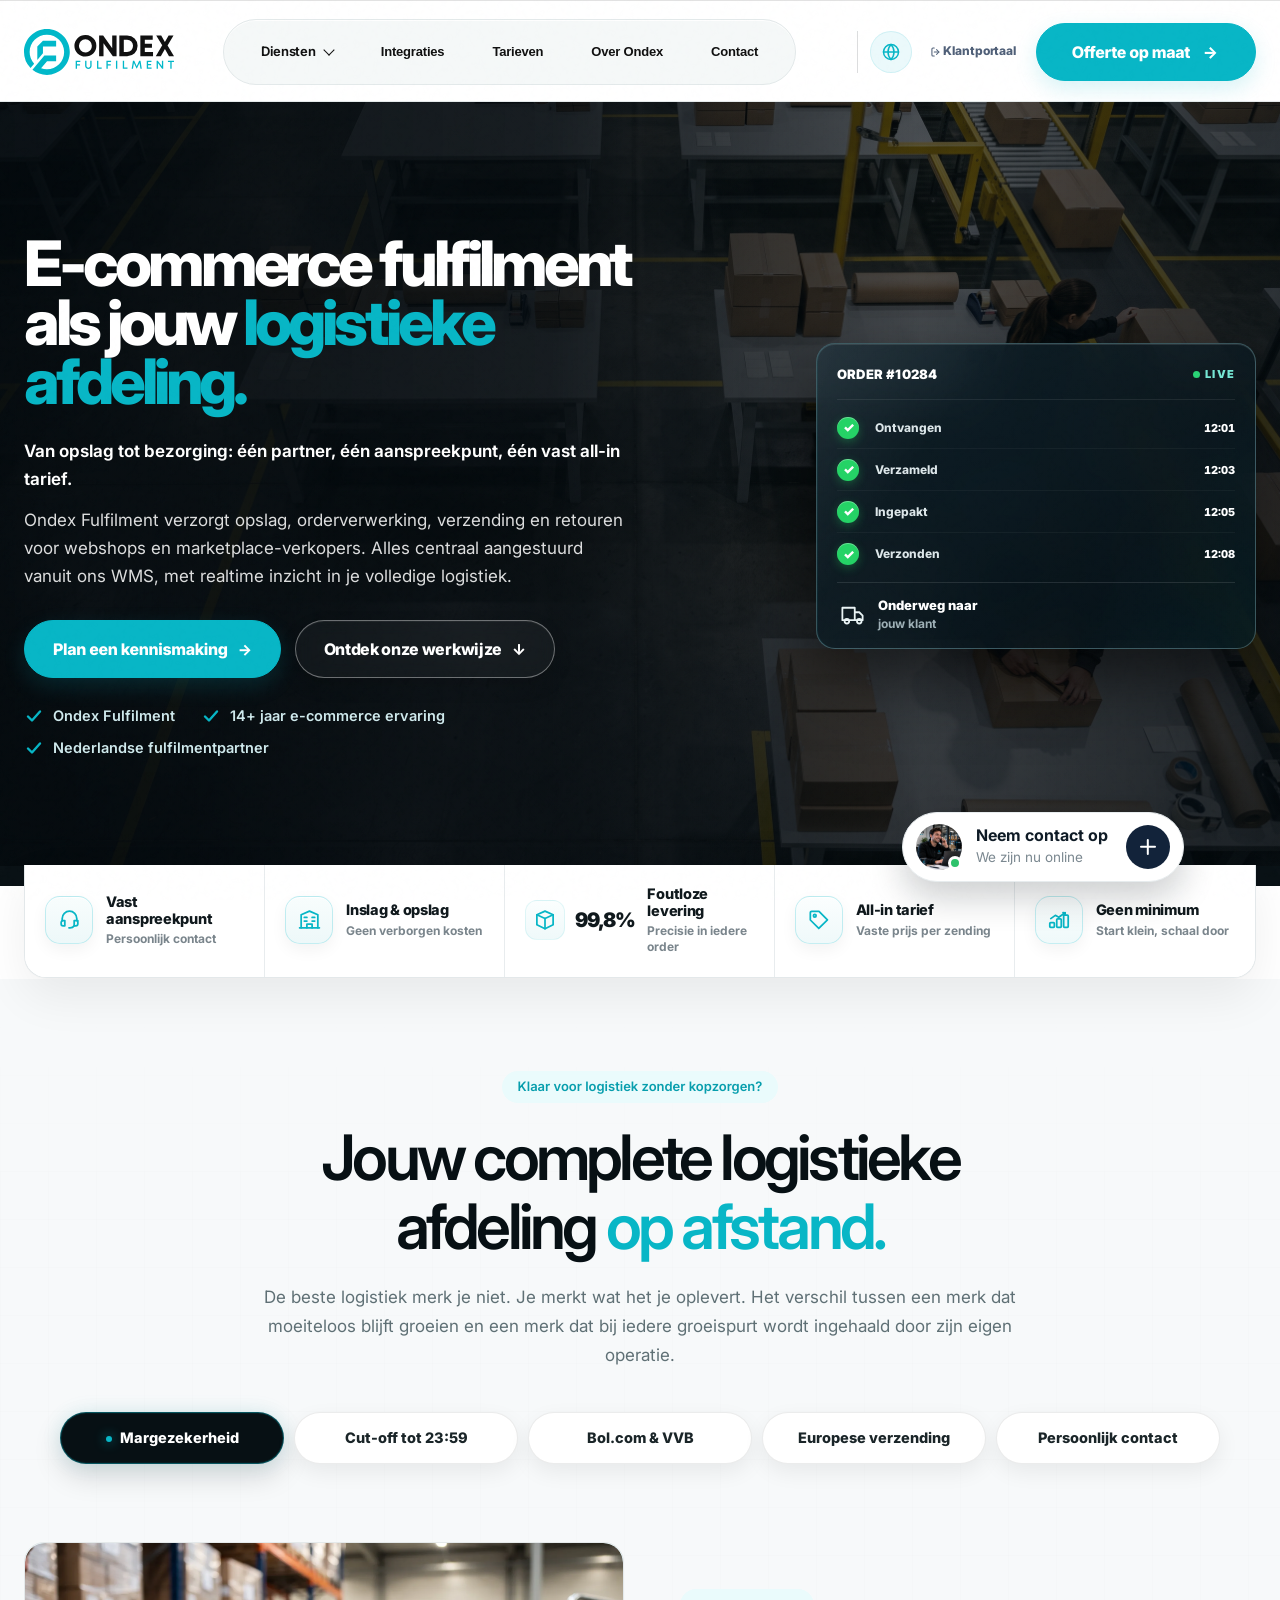
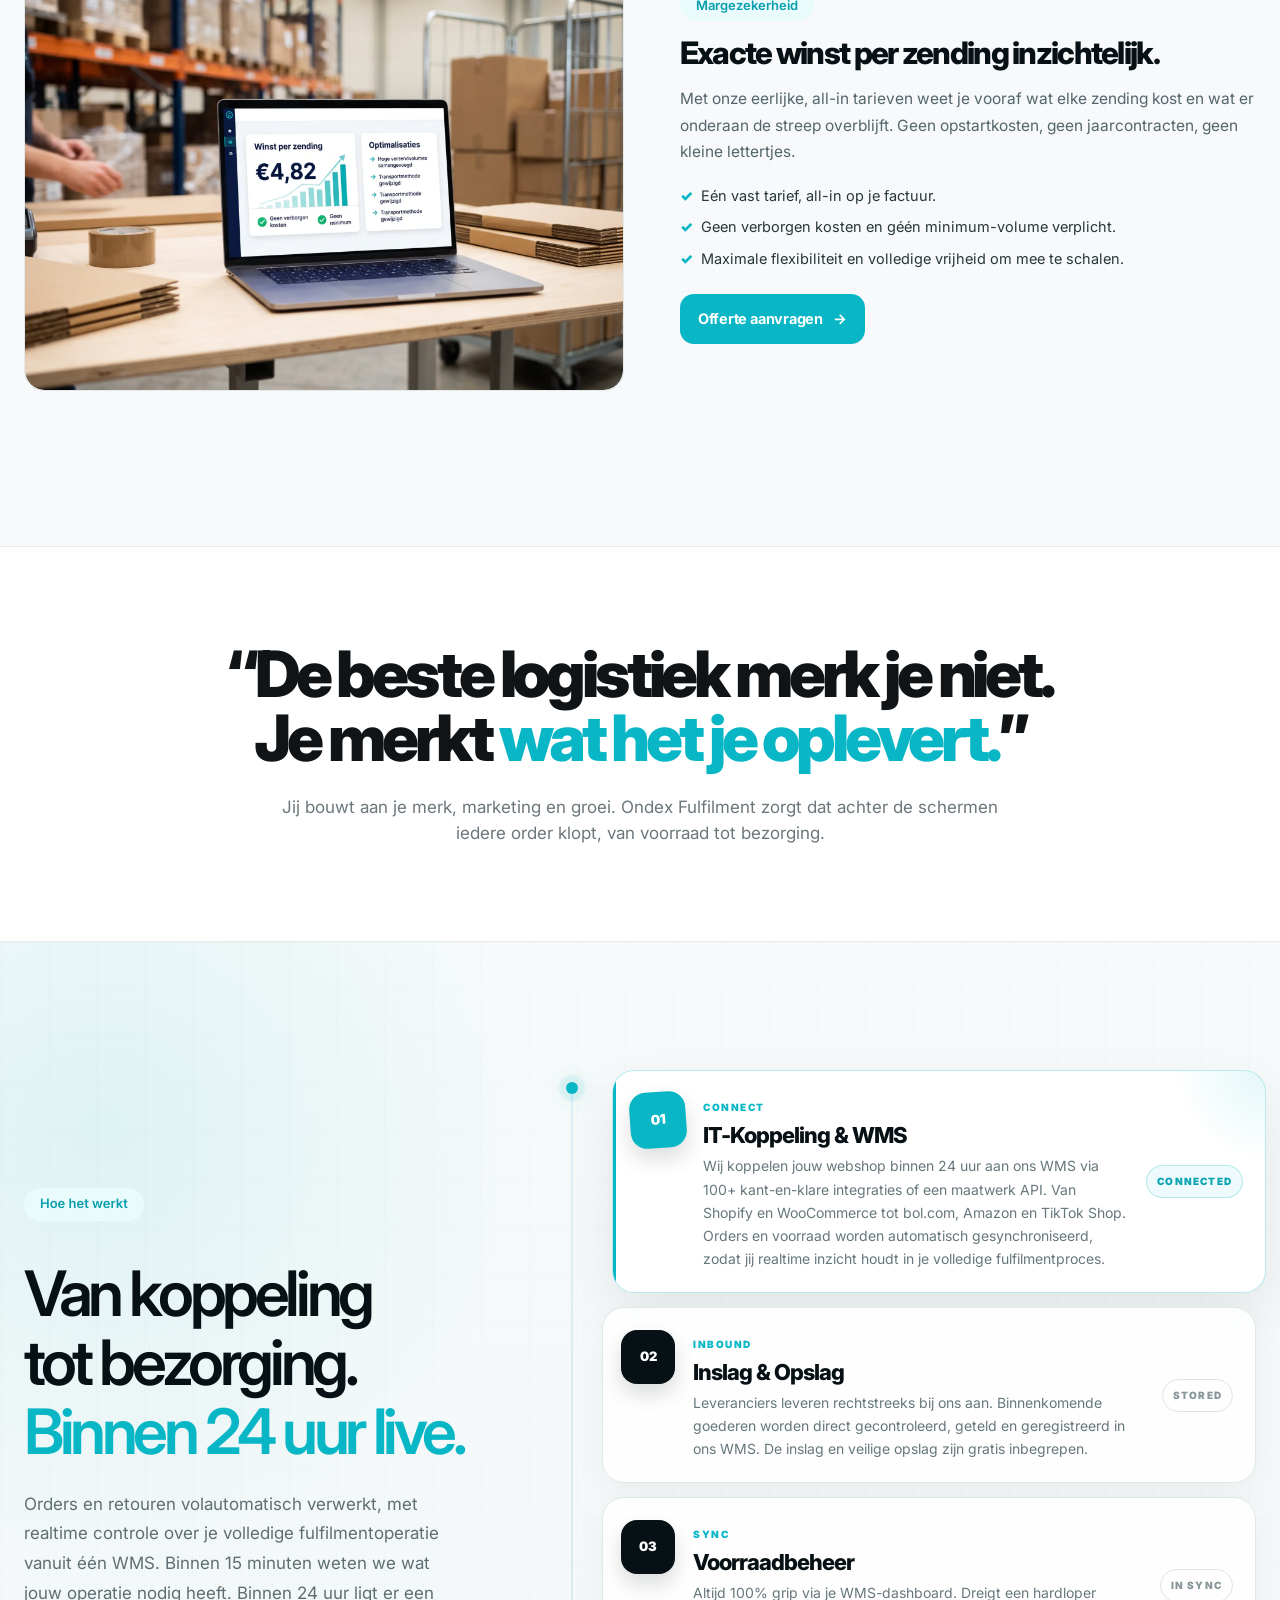
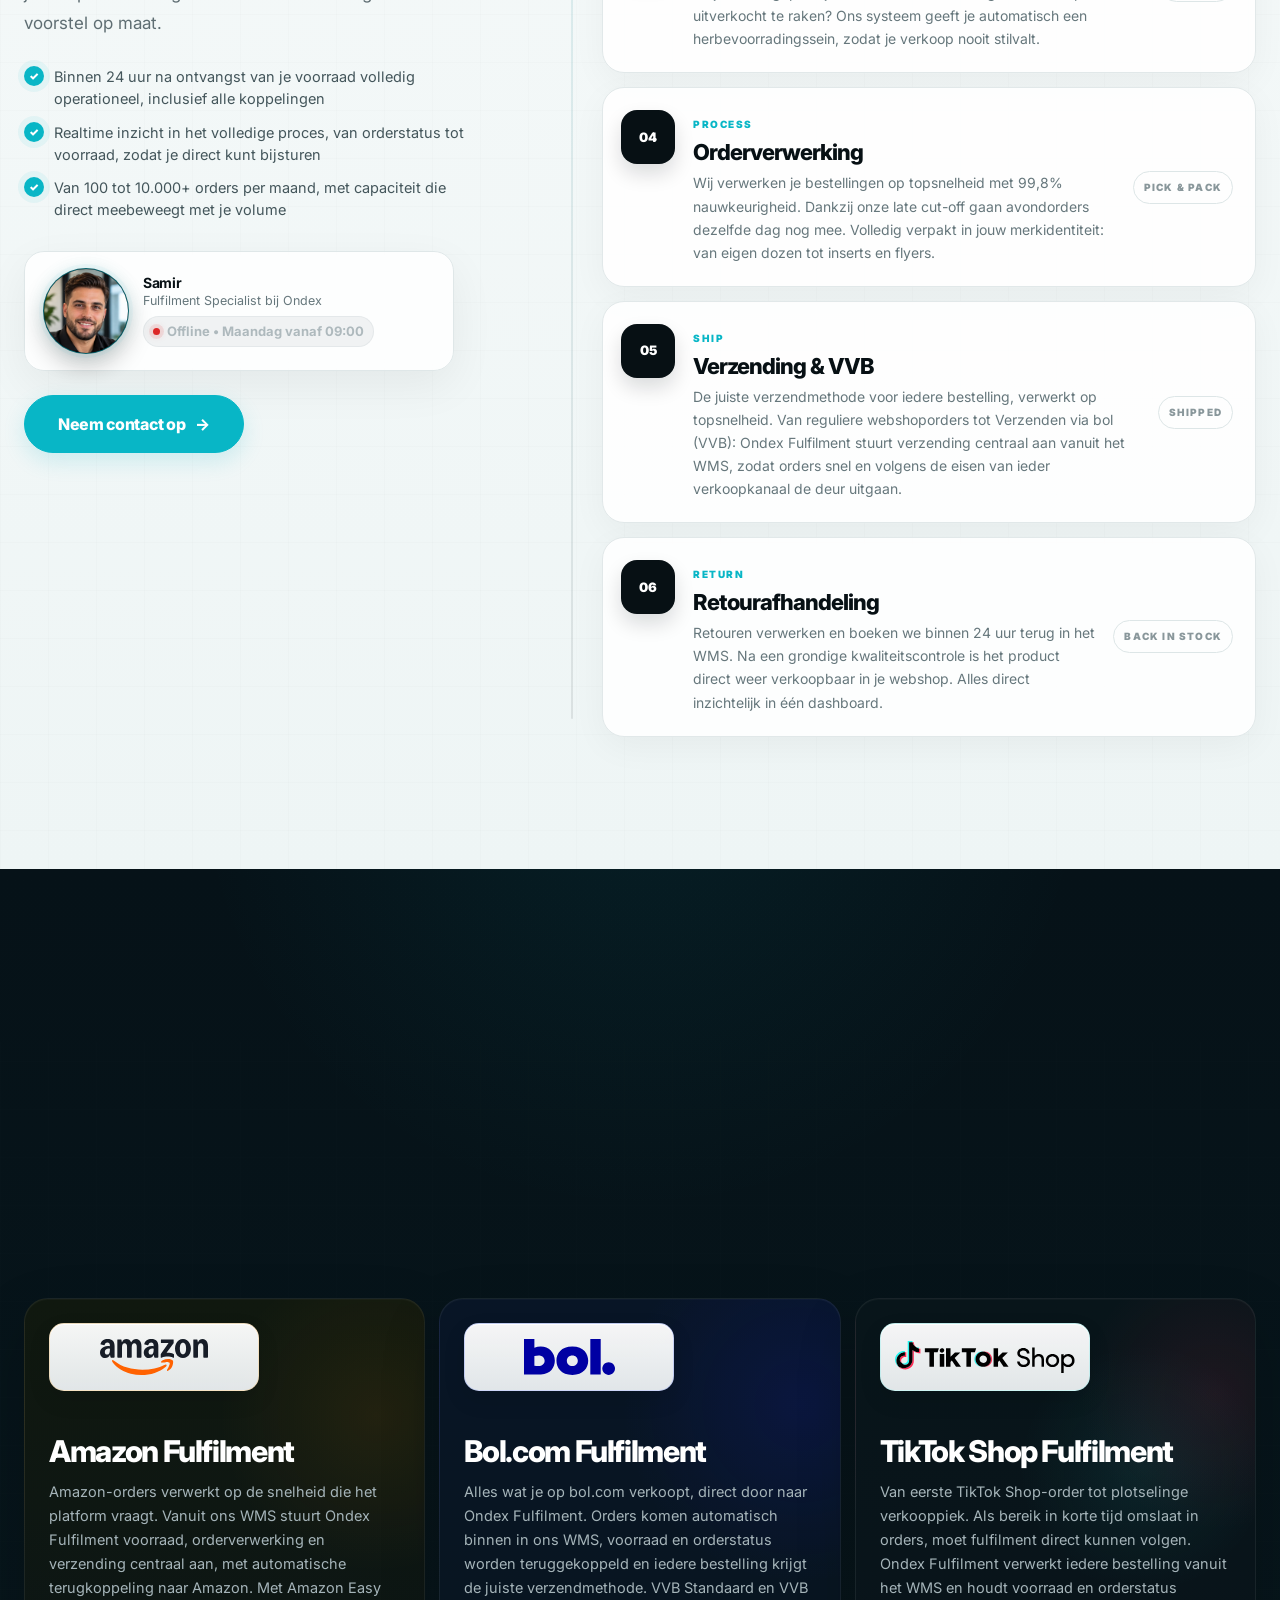
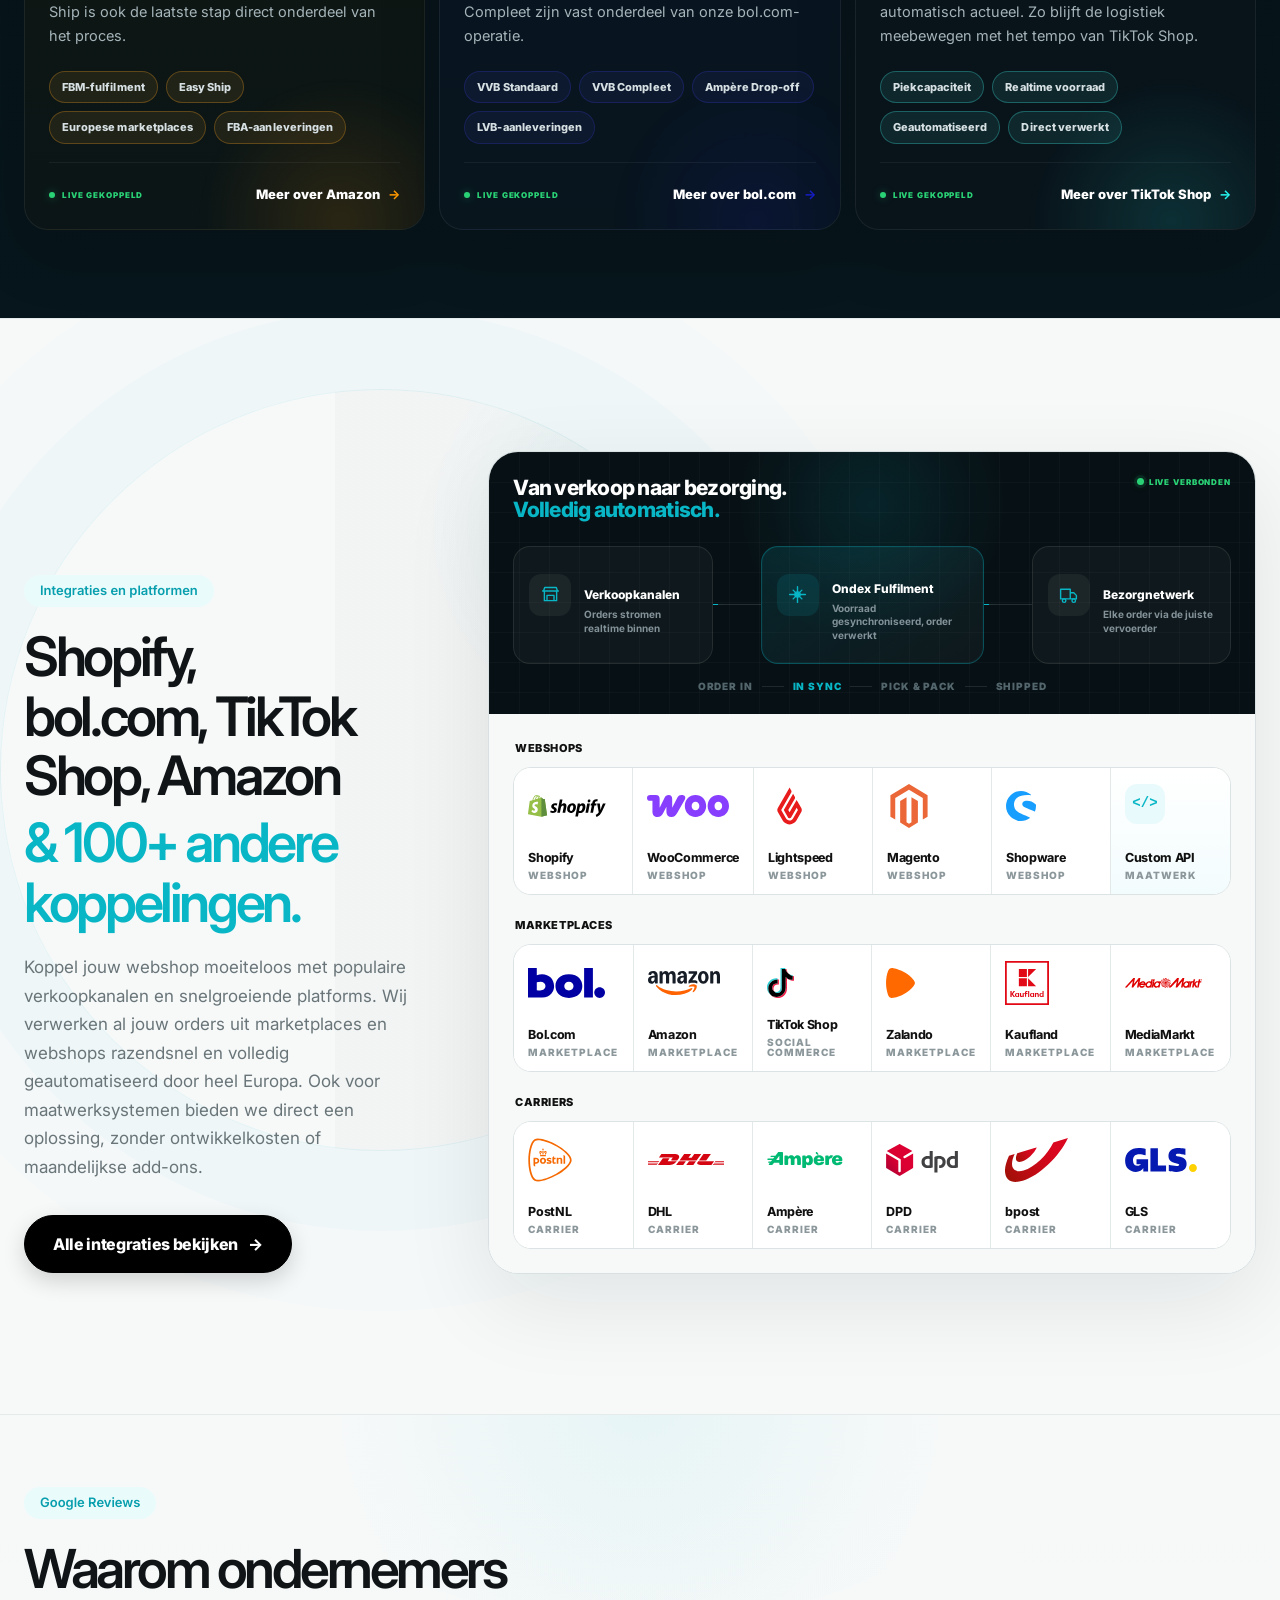
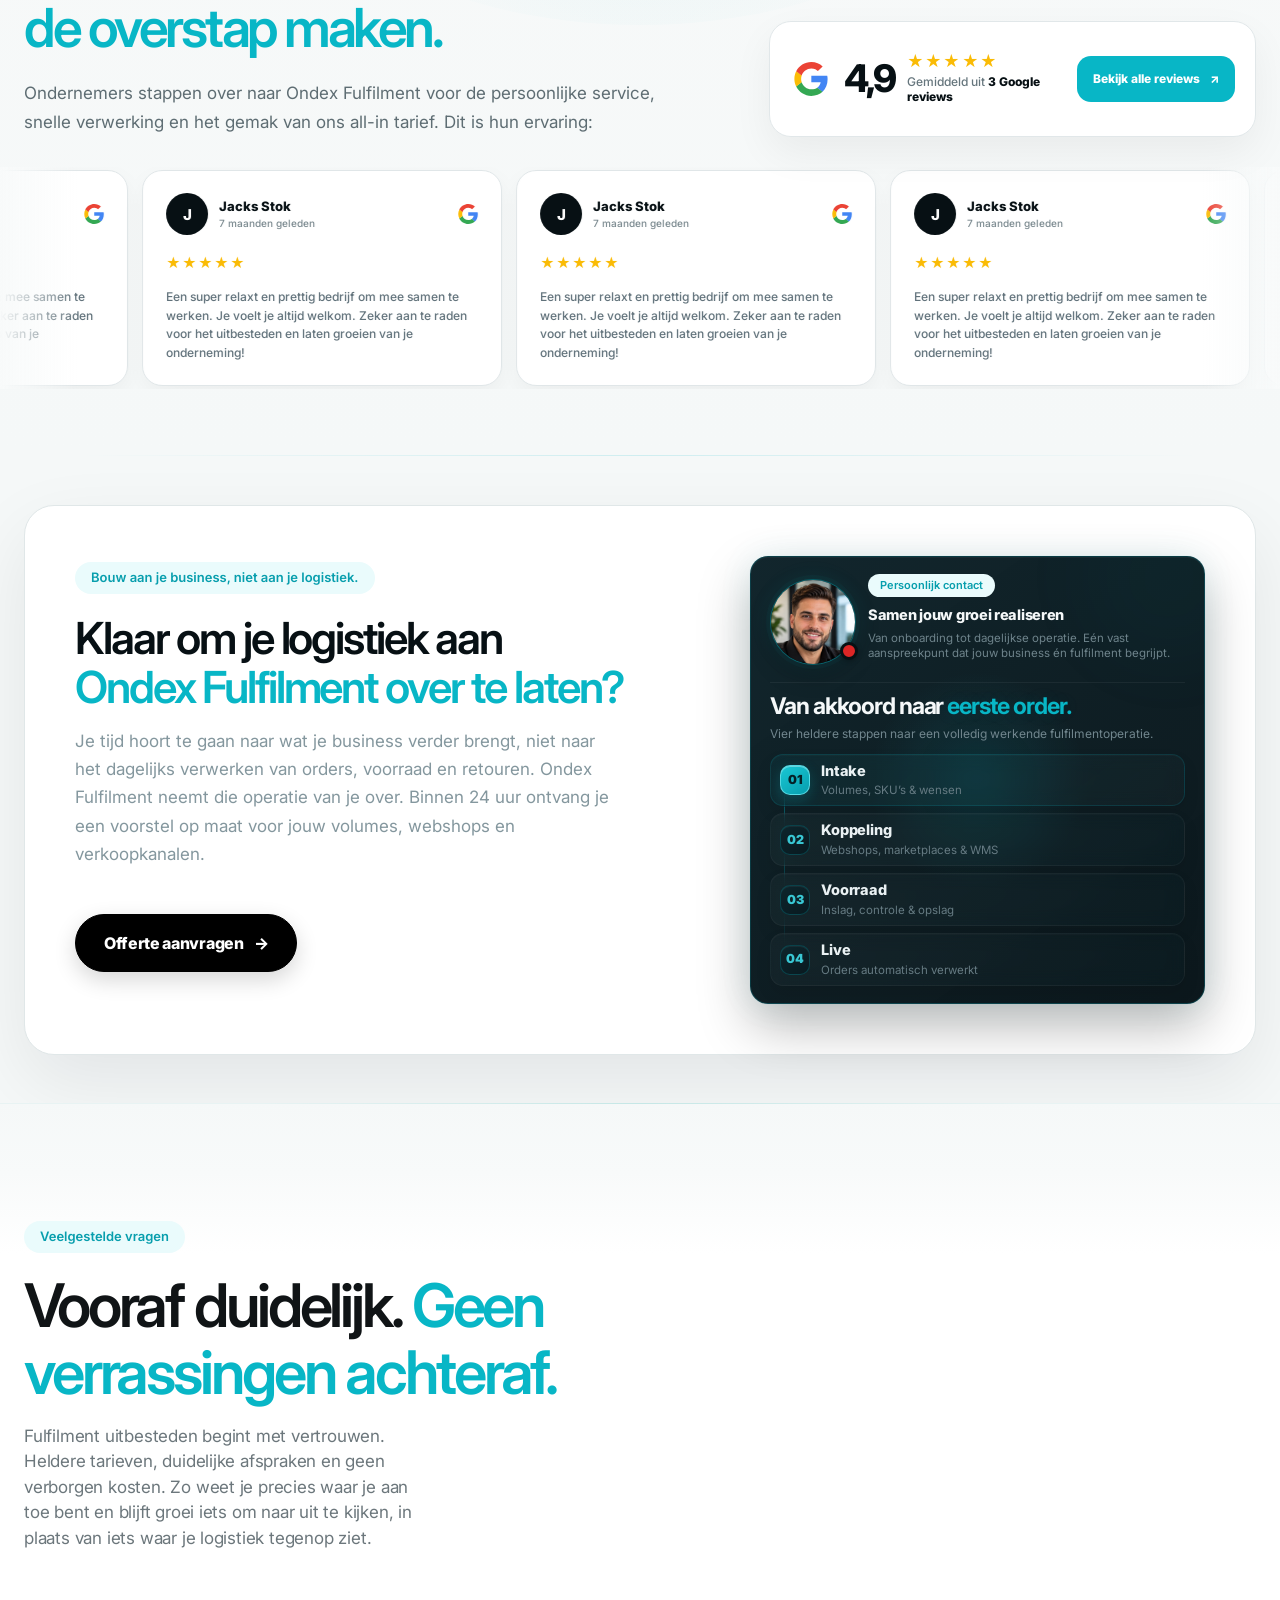
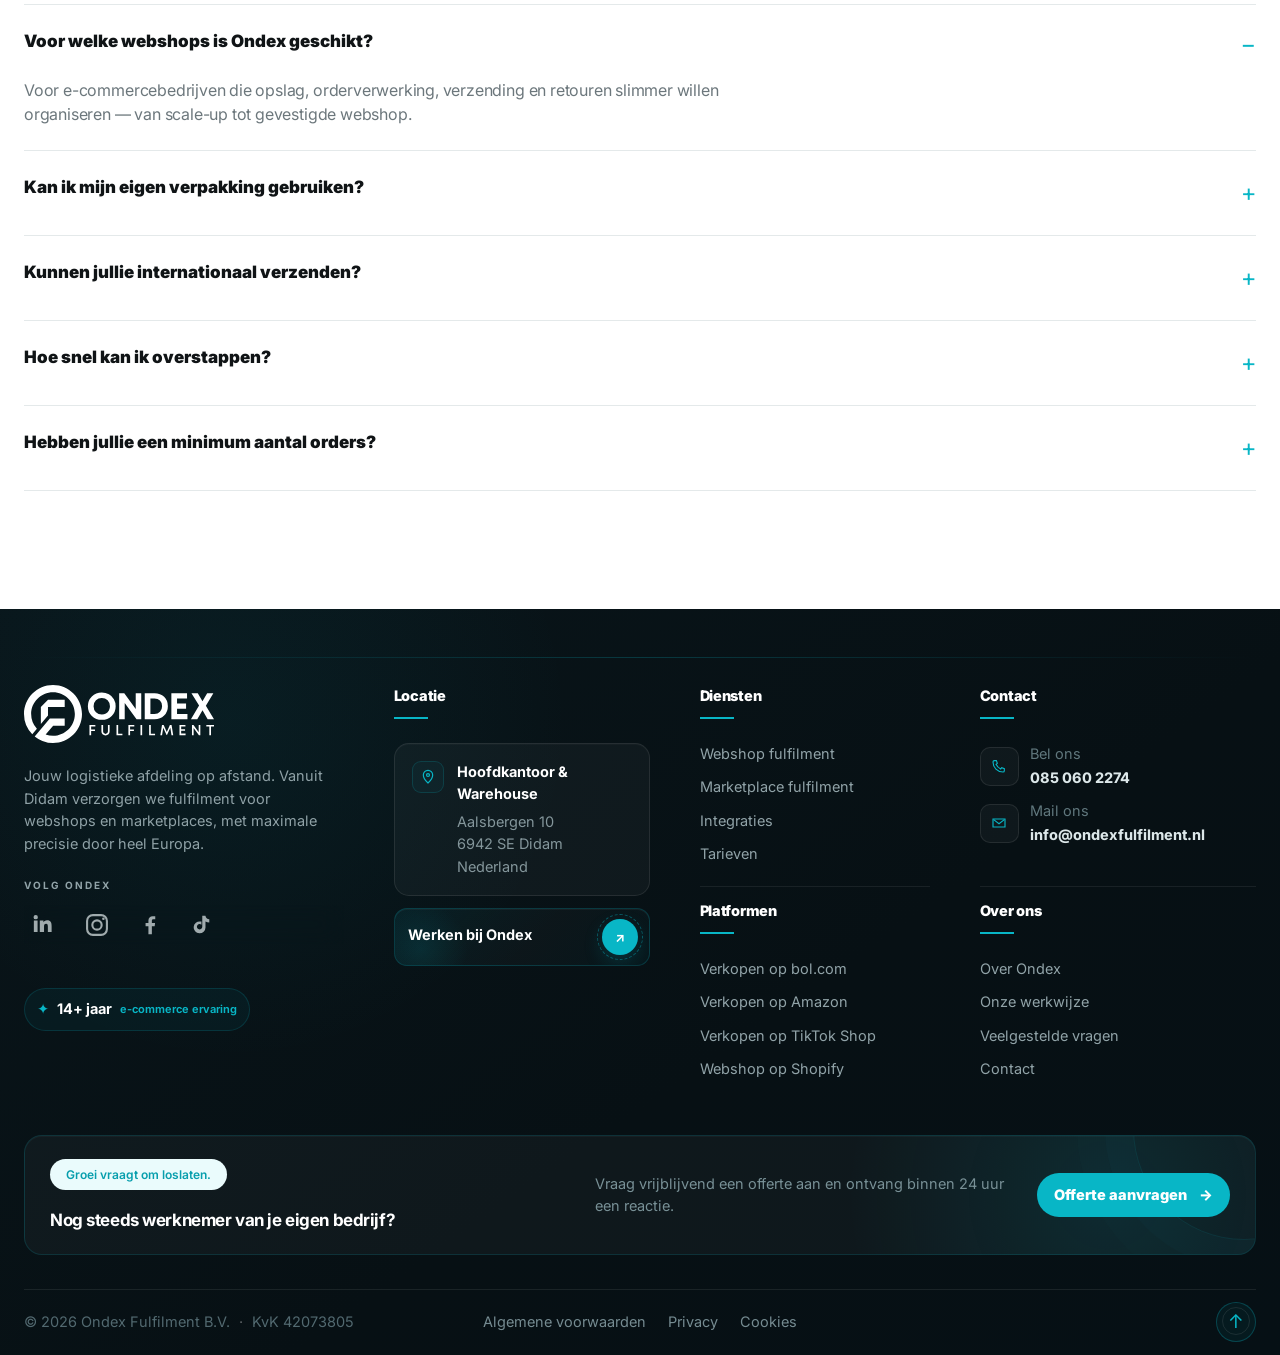
==== index.html @ dd36b10f "Schone URLs zonder .html (Vercel cleanUrls) - vercel.json met cleanUrls + trailingSlash:false - alle" ====
<!doctype html>
<html lang="nl-NL">
<head>
<meta charset="UTF-8">
<meta name="viewport" content="width=device-width,initial-scale=1">
<link rel="icon" type="image/svg+xml" sizes="any" href="assets/svg/asset-0dfa7847a272.svg">
<link rel="shortcut icon" href="assets/svg/asset-0dfa7847a272.svg">






<style>




:root{
  --font-sans:"Inter",Arial,sans-serif;
  --font-mono:"Space Mono",monospace;
}
html,body,button,input,select,textarea{font-family:var(--font-sans);}


*{box-sizing:border-box;}
html{scroll-behavior:smooth;}
body{margin:0;font-family:Inter,ui-sans-serif,system-ui,-apple-system,BlinkMacSystemFont,"Segoe UI",sans-serif;line-height:1.5;}
body:before{content:"";position:fixed;inset:0;pointer-events:none;z-index:9999;background-image:url("data:image/svg+xml,%3Csvg viewBox='0 0 180 180' xmlns='http://www.w3.org/2000/svg'%3E%3Cfilter id='n'%3E%3CfeTurbulence type='fractalNoise' baseFrequency='.8' numOctaves='3' stitchTiles='stitch'/%3E%3C/filter%3E%3Crect width='100%25' height='100%25' filter='url(%23n)' opacity='.35'/%3E%3C/svg%3E");}
a{text-decoration:none;color:inherit;}
button,input,textarea{font:inherit;}
button{border:0;cursor:pointer;}
.container{width:min(1240px,calc(100% - 48px));margin:auto;}
.topline{height:30px;background:#030611;color:#8996ab;font-size:11px;}

.topline strong{color:#dce5f3;}
@keyframes pulse{50%{box-shadow:0 0 0 7px rgba(200,255,53,.08)}}
.nav{z-index:100;}
.nav-inner{display:flex;align-items:center;}
.logo{display:flex;align-items:center;flex-shrink:0;}

.links{margin-left:auto;}
.links a{position:relative;}
.links a:after{content:"";position:absolute;left:0;right:100%;bottom:-8px;transition:.25s;}
.links a:hover:after{right:0;}

.btn{display:inline-flex;align-items:center;justify-content:center;gap:10px;padding:14px 20px;border-radius:999px;font-size:13px;font-weight:900;transition:transform .25s,box-shadow .25s,background .25s;}
.btn:hover{transform:translateY(-3px);}
.btn-blue{box-shadow:0 15px 35px rgba(23,104,255,.28);}
.menu{margin-left:auto;background:transparent;font-size:25px;}
h1{font-size:clamp(54px,6.4vw,88px);line-height:.91;letter-spacing:-.075em;margin:0 0 28px;max-width:820px;}

.section{padding:120px 0;}

.section h2{font-size:clamp(38px,4.7vw,62px);line-height:.96;margin:0;max-width:760px;}
.quote-section{padding:95px 0;text-align:center;}
.quote-section blockquote{max-width:930px;margin:0 auto;font-size:clamp(35px,5vw,64px);line-height:1;letter-spacing:-.065em;font-weight:850;}

.quote-section p{max-width:720px;margin:25px auto 0;color:var(--muted);font-size:16px;}
.faq-grid{display:grid;grid-template-columns:.65fr 1.35fr;gap:80px;}
.faq-list details{border-top:1px solid var(--line);padding:24px 0;}
.faq-list details:last-child{border-bottom:1px solid var(--line);}
summary{list-style:none;cursor:pointer;font-size:17px;font-weight:900;display:flex;justify-content:space-between;gap:20px;}
summary::-webkit-details-marker{display:none;}
summary:after{content:"+";font-size:24px;font-weight:400;}
.faq-list details[open] summary:after{content:"−";}
.faq-list p{color:var(--muted);max-width:720px;margin:13px 0 0;}
.support{position:fixed;z-index:150;}
.support-main{font-size:21px;}

.support-panel{position:absolute;right:0;width:300px;background:#fff;padding:20px;opacity:0;pointer-events:none;transform:translateY(15px) scale(.96);transition:.25s;}
.support.open .support-panel{opacity:1;pointer-events:auto;transform:none;}
.support-panel p{font-size:12px;color:#657188;margin:17px 0;}

@media(max-width:1000px){.links{display:none;}
.menu{display:block;}
.actions{margin-left:auto;}
.faq-grid{grid-template-columns:1fr;gap:45px;}}
@media(max-width:650px){.container{width:min(100% - 28px,1240px);}
.topline{display:none;}
.nav-inner{height:68px;}
h1{font-size:51px;}
.section{padding:80px 0;}
.support{right:14px;bottom:14px;}
.support-panel{width:285px;}

}
@media(prefers-reduced-motion:reduce){*,*:before,*:after{scroll-behavior:auto!important;animation:none!important;transition:none!important;}}
:root{--cyan2:#4bdde7;}

#integraties{position:relative;overflow:hidden;background:linear-gradient(180deg,#f7f9fa,#fff);}
#integraties:before{content:"";position:absolute;width:760px;height:760px;border-radius:50%;right:-420px;top:70px;border:1px solid rgba(11,181,197,.08);box-shadow:0 0 0 80px rgba(11,181,197,.022),0 0 0 160px rgba(11,181,197,.012);}
#integraties .container{position:relative;z-index:2;}

@media(max-width:650px){}
:root{--ondex2:#4ee4ed;--carbon:#080a0c;--paper:#f7f9fa;}
body{cursor:default;}


.cursor-glow{position:fixed;width:340px;height:340px;border-radius:50%;pointer-events:none;z-index:0;background:radial-gradient(circle,rgba(8,182,198,.07),transparent 68%);transform:translate(-50%,-50%);opacity:0;transition:opacity .25s;}
@media(max-width:650px){.logo img{width:145px;}}
@media(prefers-reduced-motion:reduce){.cursor-glow{display:none;}}
.nav{
  position:sticky!important;


  }
.nav .container,.nav-inner{
  display:flex!important;
  align-items:center!important;
  }
.logo{margin-right:auto!important;}
.logo img{

  display:block!important;}
.links{


  letter-spacing:-.02em;
  }
.links a{display:flex!important;
  align-items:center!important;


  border-radius:999px!important;
  transition:background .22s,color .22s,transform .22s!important;}

.links a:hover{background:#f3f5f7!important;
  color:#111!important;
  transform:none!important;}
.links a:first-child:hover{background:#e3eaff!important;
  color:#069EAD!important;}
.links a:after{display:none!important;}

.actions .btn-blue{


  font-family:Arial,Helvetica,sans-serif;
  }

@media(min-width:1001px){.links a:first-child{padding-left:27px!important;padding-right:27px!important;}}
@media(max-width:1100px){.nav{height:100px;}
.links{font-size:14px;}
.links a{padding:0 16px!important;min-height:48px!important;}
.actions .btn-blue{min-height:48px;padding:0 16px!important;}
.logo img{width:145px;}}
@media(max-width:900px){.nav{height:86px;border-top:1px solid #111!important;}
.links{display:none!important;}
.menu{display:block!important;
    margin-left:auto!important;
    width:52px!important;height:52px!important;
    border:1px solid #d9d9d9!important;
    border-radius:50%!important;
    background:#fff!important;}
.actions{margin-left:0!important;}
.actions .btn-blue{min-height:50px;}}
@media(max-width:620px){.nav{height:78px;}}


.links a{min-height:52px!important;
  padding:0 18px!important;}
.links a:first-child{background:#e9efff!important;
  color:#069EAD!important;}


@media(max-width:1250px){.links{font-size:13px;}
.links a{padding:0 12px!important;}
}
@media(max-width:1080px){.links{display:none!important;}
.menu{display:block!important;margin-left:auto!important;}
.actions{margin-left:auto!important;}}
@media(max-width:620px){.actions .btn-blue{display:none!important;}}

.topline .inner{height:100%;display:flex;justify-content:space-between;align-items:center;}

.nav-inner{gap:18px;}
.links{display:flex!important;align-items:center!important;margin:0!important;border:1px solid #d9d9d9!important;border-radius:999px!important;background:#fff!important;font-family:Arial,Helvetica,sans-serif;font-weight:500;color:#090909!important;white-space:nowrap;position:relative;}
.links>a,.menu-drop>button{display:flex;align-items:center;border-radius:999px;background:transparent;color:#111;font:inherit;font-weight:500;}
.links>a:hover,.menu-drop>button:hover{background:#f3f5f7!important;}
.links>a:after{display:none!important;}
.menu-drop{position:relative;}
.menu-drop>button{border:0;cursor:pointer;}
.menu-drop>button:after{font-size:13px;}

.drop-panel{position:absolute;left:0;top:65px;width:330px;background:#fff;border:1px solid #dedede;border-radius:22px;padding:10px;box-shadow:0 24px 70px rgba(0,0,0,.13);opacity:0;transform:translateY(8px);pointer-events:none;transition:.2s;z-index:220;}
.menu-drop.open .drop-panel{opacity:1;transform:none;pointer-events:auto;}
.drop-panel a{display:block!important;padding:14px 15px!important;border-radius:14px!important;font-size:14px;font-weight:700;}
.drop-panel a:hover{background:#f4f7f8!important;}
.drop-panel small{display:block;color:#84909c;font-size:10px;font-weight:500;margin-top:3px;}
.actions{margin-left:auto!important;display:flex!important;}

.menu{display:none!important;}
@media(max-width:1180px){
.links>a,.menu-drop>button{padding:0 12px!important;}
}
@media(max-width:1020px){.links{display:none!important;}
.menu{display:block!important;margin-left:auto!important;width:52px;height:52px;border:1px solid #ddd;border-radius:50%;background:#fff!important;}
}
@media(max-width:620px){.nav{height:82px;}
.topline{display:none!important;}

}
:root{--ondex-cyan:#08B6C6;
 --ondex-cyan-soft:#EAFBFC;
 --ondex-black:#111111;

 --ondex-offwhite:#F7F8F8;
 --ondex-gray:#68737D;
 }
.btn-blue{background:var(--ondex-cyan)!important;color:#fff!important;}


.nav .container,.nav-inner{height:100%!important;gap:14px!important;}

.actions .btn-blue{font-size:12px;}
@media(max-width:1180px){.nav{height:88px;}
.logo img{width:138px;}
.links{font-size:13px;}
.links>a,.menu-drop>button{padding:0 11px!important;min-height:44px!important;}
.actions .btn-blue{min-height:44px;}}
@media(max-width:1020px){.nav{height:82px;}}
@media(max-width:620px){.nav{height:76px;}
.logo img{width:126px;}}
:root{--ondex:#08B6C6;
  --ondex-soft:#EAFBFC;
  --ondex-ink:#111111;
  --ondex-white:#FFFFFF;
  --ondex-line:#E2E6E8;}
.nav{border-top:1px solid rgba(17,17,17,.12)!important;}
.nav.nav-scrolled{height:78px;}

.links{padding:6px 8px!important;font-size:13px;gap:0;border-color:#dfe4e6!important;box-shadow:0 6px 24px rgba(17,17,17,.035);}
.links>a,.menu-drop>button{min-height:42px!important;padding:0 14px!important;}
.actions{gap:7px;}
.quote-copy{display:flex;flex-direction:column;align-items:flex-start;line-height:1.05;}
.quote-copy b{font-size:11px;letter-spacing:-.01em;}
.quote-copy small{font-size:8px;font-weight:700;color:#8a949b;margin-top:3px;}
.actions .btn-blue{
  display:flex!important;align-items:center;
  overflow:hidden!important;}

.actions .btn-blue .quote-copy small{color:#aeb6bb;}
.reveal{transition-duration:.9s!important;transition-timing-function:cubic-bezier(.16,1,.3,1)!important;}
.section h2,.quote-section blockquote{view-transition-name:none;}
@media(max-width:1160px){.nav{height:82px;}
.logo img{width:134px;}
.links{font-size:12px;}
.links>a,.menu-drop>button{padding:0 10px!important;}
.quote-copy small{display:none;}}
@media(max-width:1030px){.links{display:none!important;}
.menu{display:block!important;}
}
@media(max-width:620px){.nav{height:74px;}
.logo img{width:125px;}
}
.actions .btn-blue{height:42px;
  min-height:42px;
  padding:0 7px 0 12px!important;
  border-radius:999px;
  background:#08B6C6!important;
  color:#fff!important;
  gap:8px;
  box-shadow:0 8px 22px rgba(8,182,198,.18);}
.actions .btn-blue:hover{background:#079DAC!important;
  box-shadow:0 10px 26px rgba(8,182,198,.22);
  transform:translateY(-1px)!important;}
.actions .btn-blue .quote-copy b{font-size:10px;
  font-weight:900;
  letter-spacing:.01em;}
.actions .btn-blue .quote-copy small{display:none!important;}
@media(max-width:1160px){.actions .btn-blue{padding:0 6px 0 10px!important;}}

@media(max-width:620px){}
.logo img{width:150px;
  height:auto;
  object-fit:contain;}

@media(max-width:620px){.logo img{width:132px;}}
header.nav .logo img{display:block!important;
  opacity:1;
  visibility:visible!important;
  filter:none!important;
  width:150px;
  max-height:52px;}
footer .logo img{display:block!important;
  opacity:1;
  visibility:visible!important;
  filter:brightness(0) invert(1)!important;}

.trust .container{position:relative;
  }
.trust-grid{display:grid;
  grid-template-columns:1fr 1fr 1.12fr 1fr 1fr;


  overflow:hidden;
  backdrop-filter:blur(18px);}
.trust-card{

  display:flex;
  align-items:center;
  gap:14px;
  position:relative;
  border-right:1px solid #E7EAEC;

  }

.trust-card:hover{

  z-index:3;}
.trust-icon{


  font-size:10px;
  font-weight:950;
  letter-spacing:.04em;}
.trust-card b{display:block;
  color:#111;
  font-size:13px;
  line-height:1.18;
  letter-spacing:-.015em;
  margin-bottom:5px;}
.trust-card span{display:block;
  color:#7A858C;
  font-size:9px;
  line-height:1.3;
  font-weight:700;}
.trust-highlight{
  border-right-color:#111;}
.trust-highlight:hover{background:#111;}
.trust-highlight .trust-value{


  white-space:nowrap;}


.trust-highlight:after{content:"";
  position:absolute;
  right:-24px;top:-34px;
  width:90px;height:90px;border-radius:50%;
  border:1px solid rgba(8,182,198,.25);
  box-shadow:0 0 0 16px rgba(8,182,198,.035);}
@media(max-width:1050px){.trust-grid{grid-template-columns:repeat(3,1fr);}
.trust-card{border-bottom:1px solid #E7EAEC;}
.trust-card:nth-child(3){border-right:0;}
.trust-card:nth-child(4),.trust-card:nth-child(5){border-bottom:0;}}
@media(max-width:700px){.trust{padding-bottom:22px;}
.trust .container{margin-top:-16px;}
.trust-grid{grid-template-columns:1fr;border-radius:20px;}
.trust-card{min-height:82px;
    border-right:0!important;
    border-bottom:1px solid #E7EAEC!important;
    padding:16px 18px;}
.trust-card:last-child{border-bottom:0!important;}
.trust-highlight{order:-1;}}
.trust{padding:0!important;
  margin:0!important;

  position:relative!important;
  z-index:10!important;}
.trust:before{content:"";
  position:absolute;
  left:0;right:0;top:0;
  height:42px;

  z-index:-1;}
.trust .container{margin-top:0!important;
  transform:translateY(-1px);}
.trust-grid{


  position:relative;}
.trust-grid:before{content:"";
  position:absolute;
  left:0;right:0;top:0;


  opacity:.8;
  z-index:5;}
.trust-card{min-height:104px!important;
  padding:19px 20px!important;}
.trust-highlight{background:#0B1115!important;}
.trust + section{padding-top:92px!important;}
@media(max-width:700px){.trust:before{height:24px;}
.trust-grid{border-radius:0 0 20px 20px;}
.trust-card{min-height:78px;}
.trust + section{padding-top:68px!important;}}
html,body,button,input,textarea,select,a,p,span,small,strong,b,em,i,h1,h2,h3,h4,h5,h6,nav,header,footer,section,article,div{font-family:"Inter",-apple-system,BlinkMacSystemFont,"Segoe UI",Arial,sans-serif;}
body{font-weight:400;
  -webkit-font-smoothing:antialiased;
  text-rendering:optimizeLegibility;}
h1,h2,h3,h4,h5,h6{font-weight:800;
  letter-spacing:-.045em;}
.section h2{font-weight:800;
  letter-spacing:-.052em;}
.links,.menu-drop>button,.actions a,.actions button,.btn{font-weight:700;
  letter-spacing:-.015em;}
.section p{letter-spacing:-.012em;}

.trust-card b{font-weight:700;}

.logo img{font-family:initial!important;}

.trust-icon svg{
  fill:none;
  stroke:currentColor;
  stroke-width:1.7;
  stroke-linecap:round;
  stroke-linejoin:round;}


.trust-highlight .trust-value{
  margin-right:2px;}
.trust-card:hover .trust-icon{transform:translateY(-2px);}
.trust-icon{transition:transform .3s cubic-bezier(.16,1,.3,1);}
.trust-highlight,.trust-highlight:hover{
  border-right-color:#E7EAEC!important;}

.trust-highlight .trust-check{background:#EAFBFC!important;
  color:#08B6C6!important;}
.trust-highlight:after{display:none!important;}
.actions a[href*="portal"]::after{content:none!important;
  display:none!important;}
.actions a:last-child,.actions .quote,a[href*="offerte"].btn{background:#08B6C6!important;
  color:#071018!important;
  border-color:#08B6C6!important;
  border-radius:999px;
  box-shadow:none;
  font-weight:700;
  min-height:46px;
  padding:0 20px!important;
  display:inline-flex!important;
  align-items:center;
  justify-content:center;
  gap:8px;
  transition:transform .28s cubic-bezier(.16,1,.3,1),box-shadow .28s ease,background .28s ease!important;}
.actions a:last-child:hover,.actions .quote:hover,a[href*="offerte"].btn:hover{transform:translateY(-2px)!important;
  background:#08B6C6!important;
  box-shadow:0 10px 24px rgba(8,182,198,.20);}
:root{--navy:#071014!important;
  --navy2:#0B151A!important;
  --blue:#08B6C6!important;
  --cyan:#08B6C6!important;
  --lime:#08B6C6!important;
  --white:#fff!important;
  --ink:#101416!important;
  --muted:#6C777C!important;
  --line:#E4E9EA!important;
  --soft:#F6F8F8!important;
  --shadow:0 24px 70px rgba(12,22,26,.09)!important;
  --radius:24px!important;}
html{scroll-padding-top:92px;}
body{background:#fff!important;
  color:#101416!important;
  overflow-x:clip!important;}
body:before{opacity:.018;}
.topline{display:none!important;}
.nav{top:0!important;


  transition:box-shadow .35s ease,background .35s ease,transform .35s ease!important;}


.links a:after{background:#08B6C6!important;height:1.5px!important;}
.menu-drop>button,.links a{color:#2B3438!important;}
.actions .btn-blue,.btn-blue{background:#08B6C6!important;
  color:#071014!important;
  box-shadow:none;}
.section{position:relative;
  isolation:isolate;
padding-top:118px!important;padding-bottom:118px!important;}


.trust{background:#fff!important;}
.trust:before{background:linear-gradient(180deg,#0A1216 0%,#0A1216 48%,#fff 48%,#fff 100%)!important;}
.trust-grid{border-radius:0 0 22px 22px!important;
  }
.trust-grid:before{height:2px!important;
  background:linear-gradient(90deg,transparent,#08B6C6 25%,#08B6C6 75%,transparent)!important;}
.trust-card{background:#fff!important;
  transition:background .3s ease,transform .35s cubic-bezier(.16,1,.3,1)!important;}
.trust-card:hover{background:#F5FCFC!important;transform:translateY(-3px)!important;}
.trust-highlight,.trust-highlight:hover{background:#fff!important;}
.trust-highlight b{color:#111!important;}
.trust-highlight span{color:#7A858C!important;}

.quote-section{background:#fff!important;
  border-block:1px solid #E8ECEC!important;
  overflow:hidden;}
.quote-section:after{content:"";
  position:absolute;
  width:440px;height:440px;
  left:50%;top:50%;
  transform:translate(-50%,-50%);
  border-radius:50%;
  border:1px solid rgba(8,182,198,.10);
  box-shadow:0 0 0 70px rgba(8,182,198,.024),0 0 0 140px rgba(8,182,198,.014);
  z-index:-1;}
.quote-section blockquote span{color:#08B6C6!important;}

.faq-list details{transition:background .3s ease,padding-inline .3s ease!important;}
.faq-list details:hover{background:#F7FAFA;padding-inline:14px!important;}
summary:after{color:#08B6C6!important;transition:transform .25s ease;}
details[open] summary:after{transform:rotate(180deg);}
.reveal{opacity:0;
  transform:translateY(26px) scale(.992);
  filter:blur(4px);
  transition:
    opacity .75s cubic-bezier(.16,1,.3,1),
    transform .75s cubic-bezier(.16,1,.3,1),
    filter .75s ease!important;}
.reveal.visible{opacity:1;transform:none;filter:none;}
.cursor-glow{display:none!important;}
.btn,.actions a,.actions button{transition:transform .3s cubic-bezier(.16,1,.3,1),box-shadow .3s ease,background .3s ease!important;}
.btn-blue:hover,.actions .btn-blue:hover{transform:translateY(-2px)!important;
  box-shadow:0 14px 30px rgba(8,182,198,.20);}
@supports (animation-timeline:view()){.quote-section blockquote{animation:v26-quote-in both linear;
    animation-timeline:view();
    animation-range:entry 12% cover 42%;}
@keyframes v26-quote-in{
    from{letter-spacing:-.07em;opacity:.35}
    to{letter-spacing:-.045em;opacity:1}
  }}
@media(max-width:900px){.section{padding-top:88px!important;padding-bottom:88px!important;}}
@media(max-width:700px){.nav-inner{height:66px;}
.section{padding-top:72px!important;padding-bottom:72px!important;}
.trust-grid{border-radius:0 0 18px 18px;}}
@media(prefers-reduced-motion:reduce){html{scroll-behavior:auto!important;}
*,*:before,*:after{animation-duration:.001ms!important;
    animation-iteration-count:1!important;
    scroll-behavior:auto!important;
    transition-duration:.001ms!important;}
.reveal{opacity:1;transform:none!important;filter:none!important;}}
.btn-blue,.actions .btn-blue,.actions .quote,.actions a:last-child,a[href*="offerte"].btn{background:#08B6C6!important;
  color:#fff!important;
  border-color:#08B6C6!important;}
.btn-blue:hover,.btn-blue:focus-visible,.actions .btn-blue:hover,.actions .btn-blue:focus-visible,.actions .quote:hover,.actions .quote:focus-visible,.actions a:last-child:hover,.actions a:last-child:focus-visible,a[href*="offerte"].btn:hover,a[href*="offerte"].btn:focus-visible{background:#069EAD!important;
  color:#fff!important;
  border-color:#069EAD!important;}
.btn-blue svg,.actions .btn-blue svg,.actions .quote svg,.actions a:last-child svg{color:currentColor!important;
  stroke:currentColor!important;}
.nav{
  backdrop-filter:none!important;
  -webkit-backdrop-filter:none!important;}

.actions .btn-blue,.actions .quote,.actions a:last-child{min-width:190px;
  height:60px;
  min-height:60px;
  padding:0 28px!important;
  border-radius:999px;

  border:1px solid #08B6C6!important;


  line-height:1;


  display:inline-flex!important;
  align-items:center;
  justify-content:center;
  white-space:nowrap;}
.actions .btn-blue:hover,.actions .quote:hover,.actions a:last-child:hover,.actions .btn-blue:focus-visible,.actions .quote:focus-visible,.actions a:last-child:focus-visible{background:#069EAD!important;
  border-color:#069EAD!important;
  color:#fff!important;
  transform:translateY(-2px)!important;
  box-shadow:0 12px 26px rgba(8,182,198,.20);}
.links{min-height:52px!important;}
@media(max-width:1100px){.nav-inner{height:82px;min-height:82px;}
.actions .btn-blue,.actions .quote,.actions a:last-child{min-width:164px;
    height:54px;
    min-height:54px;
    padding:0 22px!important;
    font-size:15px;}}
@media(max-width:700px){.nav-inner{height:70px;min-height:70px;}}
.actions .btn-blue,.actions .quote,.actions a:last-child{font-size:18px;
  font-weight:700;
  letter-spacing:-.03em;}
.actions{align-items:center;}
@media(max-width:1100px){.actions .btn-blue,.actions .quote,.actions a:last-child{font-size:16px;}}
.integrations{position:relative;
  padding:132px 0 140px;
  background:#F7F9F9!important;
  overflow:hidden;
  border-block:1px solid #E5EAEB;}
.integrations:before{content:"";
  position:absolute;
  inset:0;
  background:
    radial-gradient(circle at 84% 18%,rgba(8,182,198,.07),transparent 24%),
    linear-gradient(90deg,transparent 0%,transparent 44%,rgba(7,16,20,.018) 44%,rgba(7,16,20,.018) 100%);
  pointer-events:none;}
.integrations-layout{position:relative;
  z-index:2;
  display:grid;
  grid-template-columns:minmax(330px,.78fr) minmax(760px,1.55fr);
  gap:78px;
  align-items:start;}
.integrations-copy{position:sticky;
  top:118px;
  padding-top:6px;}
.integrations-kicker{display:flex;
  align-items:center;
  gap:10px;
  margin-bottom:24px;
  color:#5C696E;
  font-size:11px;
  font-weight:800;
  letter-spacing:.12em;
  text-transform:uppercase;}
.integrations-kicker span{width:24px;height:1px;background:#08B6C6;}
.integrations h2{margin:0;
  max-width:570px;
  color:#101416!important;
  font-size:clamp(46px,4.4vw,68px);
  line-height:.96;
  letter-spacing:-.064em;
  font-weight:800;
  text-wrap:balance;}
.integrations h2 em{color:#08B6C6!important;
  font-style:normal;}
.integrations-copy>p:last-of-type{margin:20px 0 0;
  max-width:520px;
  color:#697579!important;
  font-size:15px;
  line-height:1.68;}
.integrations-cta{min-width:235px;
  height:58px;
  margin-top:34px;
  padding:0 22px 0 24px;
  border-radius:999px;
  background:#111;
  color:#fff!important;
  display:inline-flex;
  align-items:center;
  justify-content:space-between;
  gap:22px;
  text-decoration:none;
  font-size:14px;
  font-weight:800;
  transition:transform .3s cubic-bezier(.16,1,.3,1),box-shadow .3s ease,background .3s ease;}
.integrations-cta b{color:#08B6C6;
  font-size:18px;
  transition:transform .3s cubic-bezier(.16,1,.3,1);}
.integrations-cta:hover{background:#000;
  transform:translateY(-2px);
  box-shadow:0 14px 30px rgba(16,20,22,.14);}
.integrations-cta:hover b{transform:translateX(4px);}
.integrations-stage{position:relative;
  border:1px solid #D8E0E1;
  border-radius:30px;
  background:#fff;
  overflow:hidden;
  box-shadow:0 28px 90px rgba(16,20,22,.09);}
.integrations-groups{padding:24px;
  background:#F7F9F9;}
.integrations-group{margin-top:20px;}
.integrations-group:first-child{margin-top:0;}
.integrations-group-head{display:flex;
  align-items:center;
  justify-content:space-between;
  margin:0 2px 9px;}
.integrations-group-head span{color:#111;
  font-size:11px;
  font-weight:850;
  letter-spacing:.04em;
  text-transform:uppercase;}
.integrations-group-head small{color:#98A3A6;
  font-size:9px;
  font-weight:750;}
.integrations-grid{display:grid;
  grid-template-columns:repeat(6,1fr);
  border:1px solid #DCE3E4;
  border-radius:18px;

  background:#fff;}
.integration{position:relative;
  min-height:126px;
  padding:16px 14px 14px;
  border-right:1px solid #E3E8E9;
  background:#fff;
  color:#111!important;
  text-decoration:none;
  display:flex;
  flex-direction:column;
  justify-content:flex-end;
  }
.integration:last-child{border-right:0;}
.integration:before{content:"";
  position:absolute;


  background:#08B6C6;


  }
.integration:hover{background:#F1FBFC;
  transform:translateY(-4px);
  z-index:3;
  box-shadow:0 14px 30px rgba(16,20,22,.08);}
.integration:hover:before{transform:scaleX(1);}
.logo-box{min-height:44px;
  margin-bottom:auto;
  display:flex;
  align-items:center;}
.logo-box img{max-width:92px;
  max-height:30px;
  display:block;
  object-fit:contain;
  object-position:left center;}
.integration b{color:#111!important;
  font-size:12.5px;
  line-height:1.1;
  }
.integration small{margin-top:5px;
  color:#8B979B;
  font-size:10px;
  line-height:1;
  font-weight:850;
  letter-spacing:.10em;
  text-transform:uppercase;}
.integration.custom{background:linear-gradient(180deg,#fff,#F3FCFD);}
.logo-box.code{width:40px;height:40px;
  min-height:40px;
  border-radius:12px;
  display:grid;
  place-items:center;
  background:#E9FAFC;
  color:#08B6C6;
  font-family:ui-monospace,SFMono-Regular,Menlo,monospace;
  font-size:14px;
  font-weight:900;}
@media(max-width:1180px){.integrations-layout{grid-template-columns:1fr;}
.integrations-copy{position:relative;top:auto;}}
@media(max-width:900px){.integrations{padding:92px 0;}
.integrations-grid{grid-template-columns:repeat(3,1fr);}
.integration{border-bottom:1px solid #E3E8E9;}
.integration:nth-child(3n){border-right:0;}
.integration:nth-last-child(-n/**/+3){border-bottom:0;}}
@media(max-width:620px){.integrations{padding:72px 0;}
.integrations h2{font-size:42px;}
.integrations-grid{grid-template-columns:repeat(2,1fr);}
.integration:nth-child(3n){border-right:1px solid #E3E8E9;}
.integration:nth-child(2n){border-right:0;}
.integration:nth-last-child(-n/**/+3){border-bottom:1px solid #E3E8E9;}
.integration:nth-last-child(-n/**/+2){border-bottom:0;}
.integrations-stage{border-radius:22px;}}
.nav{

  box-shadow:none;}
.nav .links{background:#F5F8F8!important;
  border:1px solid #E3E9EA!important;

  box-shadow:inset 0 1px 0 rgba(255,255,255,.9)!important;}
.nav .links > a,.nav .menu-drop > button{color:#111!important;
  background:transparent!important;

  font-weight:650;
  transition:background .25s ease,color .25s ease,transform .25s ease!important;}
.nav .links > a:hover,.nav .menu-drop > button:hover{background:#E8FAFC!important;
  color:#087D88!important;}
.nav .links > a.active,.nav .links > a[aria-current="page"]{background:#DDF8FA!important;
  color:#087D88!important;}
.nav .links > a:after{display:none!important;}
.actions .btn-blue,.actions .quote,.actions a:last-child{background:#08B6C6!important;
  border-color:#08B6C6!important;
  color:#fff!important;}
.actions .btn-blue:hover,.actions .quote:hover,.actions a:last-child:hover{background:#069EAD!important;
  border-color:#069EAD!important;
  color:#fff!important;}
.nav.nav-scrolled{background:rgba(255,255,255,.96)!important;
  border-bottom-color:#DEE5E6!important;
  box-shadow:0 12px 35px rgba(7,16,20,.065);}
@media(max-width:900px){.nav .links{background:#fff!important;}}
.integrations-group-head{min-height:20px;}
.integrations-group-head > small{display:none!important;}
.integration .logo-box img{display:block!important;
  opacity:1!important;
  filter:none!important;}
.integrations-copy .integrations-kicker{display:none!important;}
.integrations-copy h2{max-width:560px!important;}
main section h2,body > section h2,.integrations-copy h2{


  color:#101416!important;
  }

@media(max-width:620px){main section h2,body > section h2,.integrations-copy h2{font-size:clamp(38px,11vw,46px);
    line-height:1;}}
html,body,button,input,select,textarea,a,p,span,small,strong,b,h1,h2,h3,h4,h5,h6{font-family:"Inter",Arial,sans-serif;}
main section h2,body > section h2,.integrations-copy h2{font-family:"Inter",Arial,sans-serif;
  font-weight:800;
  letter-spacing:-.065em;
  line-height:.94;
  text-wrap:balance;
font-size:clamp(48px,4.7vw,72px);
  max-width:980px;}

.title-accent{color:#08B6C6!important;
  font:inherit!important;}
section[class*="dark"] h2,.quote-section h2,footer h2{color:#fff!important;}
section[class*="dark"] h2 .title-accent,.quote-section h2 .title-accent,footer h2 .title-accent{color:#08B6C6!important;}
.integration b{font-family:"Inter",Arial,sans-serif;
  font-weight:750;
  letter-spacing:-.025em;}
@media(max-width:760px){main section h2,body > section h2,.integrations-copy h2{font-size:clamp(40px,11.5vw,52px);
    line-height:.96;
    letter-spacing:-.055em;}}
.integrations-copy h2.integrations-title{font-size:clamp(46px,4.25vw,66px);
  line-height:.96;
  letter-spacing:-.062em;
  font-weight:800;
  max-width:650px!important;
  margin:0!important;}
.integrations-copy h2.integrations-title .title-accent{display:block;
  margin-top:7px;}
@media(max-width:620px){.integrations-copy h2.integrations-title{font-size:clamp(38px,10.5vw,48px);}}
.integrations-grid{overflow:hidden!important;}
.integration{transform:none!important;
  box-shadow:none!important;
  isolation:isolate;
  transition:
    background-color .24s ease,
    border-color .24s ease!important;}
.integration:hover,.integration:focus-visible{transform:none!important;
  z-index:auto!important;
  box-shadow:none!important;
  background:#F2FBFC!important;}
.integration:before{left:0!important;
  right:auto!important;
  top:0!important;
  bottom:0!important;
  width:3px!important;
  height:auto!important;
  transform:scaleY(0)!important;
  transform-origin:center!important;
  transition:transform .28s cubic-bezier(.16,1,.3,1)!important;}
.integration:hover:before,.integration:focus-visible:before{transform:scaleY(1)!important;}
.integration .logo-box img{transform:none!important;
  transition:transform .28s cubic-bezier(.16,1,.3,1), opacity .2s ease!important;
  transform-origin:left center;}
.integration:hover .logo-box img,.integration:focus-visible .logo-box img{transform:translateX(3px) scale(1.025)!important;}
.integrations-group-head,.integrations-group-head span,.integrations-title{transform:none!important;}
.ondex-orchestrator{position:relative;
  padding:25px 24px 20px;
  background:#071014;
  color:#fff;
  overflow:hidden;}
.ondex-orchestrator:before{content:"";
  position:absolute;inset:0;
  pointer-events:none;
  background:
    radial-gradient(circle at 50% 20%,rgba(8,182,198,.12),transparent 32%),
    linear-gradient(rgba(255,255,255,.025) 1px,transparent 1px),
    linear-gradient(90deg,rgba(255,255,255,.025) 1px,transparent 1px);
  background-size:auto,30px 30px,30px 30px;}
.orchestrator-head{position:relative;
  display:flex;justify-content:space-between;align-items:flex-start;gap:24px;
  margin-bottom:24px;}
.orchestrator-head>div:first-child{display:flex;flex-direction:column;gap:7px;}

.orchestrator-head strong{color:#fff!important;font-size:21px;line-height:1.08;font-weight:800;letter-spacing:-.035em;}
.orchestrator-head strong em{color:#08B6C6;font-style:normal;}
.live{display:flex;align-items:center;gap:8px;
  padding:9px 12px;border:1px solid rgba(255,255,255,.09);
  border-radius:999px;background:rgba(255,255,255,.035);
  color:#A6B3B7;font-size:9px;font-weight:750;white-space:nowrap;}
.live i{width:7px;height:7px;border-radius:50%;background:#08B6C6;
  box-shadow:0 0 0 5px rgba(8,182,198,.1);
  animation:ondexpulse 2.4s ease-in-out infinite;}
@keyframes ondexpulse{50%{box-shadow:0 0 0 10px rgba(8,182,198,0)}}
.route{position:relative;
  display:grid;
  grid-template-columns:1fr 48px 1.12fr 48px 1fr;
  align-items:center;}
.route-card{min-height:118px;
  position:relative;
  display:grid;
  grid-template-columns:42px 1fr;
  grid-template-rows:auto 1fr;
  gap:12px 13px;
  padding:15px;
  border:1px solid rgba(255,255,255,.09);
  border-radius:17px;
  background:rgba(255,255,255,.035);}
.route-card.core{border-color:rgba(8,182,198,.32);
  background:linear-gradient(145deg,rgba(8,182,198,.13),rgba(255,255,255,.035));
  box-shadow:inset 0 0 0 1px rgba(8,182,198,.04);}
.route-icon{grid-row:2;width:42px;height:42px;border-radius:12px;
  display:grid;place-items:center;background:rgba(255,255,255,.055);}
.core .route-icon{background:rgba(8,182,198,.12);}
.route-icon svg{width:21px;height:21px;fill:none;stroke:#08B6C6;stroke-width:1.6;
  stroke-linecap:round;stroke-linejoin:round;}
.route-card>div:last-child{grid-column:2;grid-row:2;display:flex;flex-direction:column;justify-content:center;gap:4px;}
.route-card b{color:#fff!important;font-weight:800;}
.route-card small{color:#829298;font-size:10px;line-height:1.35;font-weight:700;}
.connector{height:1px;position:relative;background:rgba(255,255,255,.12);overflow:hidden;}
.connector span{position:absolute;top:-2px;width:5px;height:5px;border-radius:50%;
  background:#08B6C6;box-shadow:0 0 12px rgba(8,182,198,.7);
  animation:route 2.8s linear infinite;}
@keyframes route{
  from{left:-8%;opacity:0} 88%{opacity:1} to{left:105%;opacity:0}
}
.signal-2{position:relative;
  margin-top:15px;
  display:flex;align-items:center;justify-content:center;gap:9px;
  color:#53666C;font-size:7px;font-weight:900;letter-spacing:.12em;}
.signal-2 i{width:22px;height:1px;background:rgba(255,255,255,.1);}
.signal-2 span:nth-of-type(2){color:#08B6C6;}
@media(max-width:760px){.orchestrator-head{flex-direction:column;}
.route{grid-template-columns:1fr;gap:8px;}
.connector{width:1px;height:24px;margin:auto;}
.connector span{display:none;}
.signal-2{display:none;}}
@media(prefers-reduced-motion:reduce){.live i,.connector span{animation:none!important;}}
@media(max-width:650px){.links.mobile-open{display:flex!important;position:absolute;left:14px;right:14px;top:76px;
    padding:18px;background:#fff;border:1px solid #E2E7E8;border-radius:18px;
    flex-direction:column;box-shadow:0 20px 50px rgba(0,0,0,.12);z-index:100;}}

.flowstudio{position:relative;
  padding:128px 0 132px;
  overflow:hidden;
  background:
    radial-gradient(circle at 8% 12%, rgba(8,182,198,.10), transparent 24%),
    linear-gradient(180deg,#F7FAFA 0%,#EEF5F5 100%);
  color:#071014;}
.flowstudio:after{content:"";position:absolute;inset:0;pointer-events:none;opacity:.55;
  background-image:
    linear-gradient(rgba(7,16,20,.025) 1px,transparent 1px),
    linear-gradient(90deg,rgba(7,16,20,.025) 1px,transparent 1px);
  background-size:48px 48px;}
.flowstudio .container{position:relative;z-index:2;}
.flowstudio-grid{display:grid;
  grid-template-columns:minmax(0,.78fr) minmax(0,1.22fr);
  gap:88px;
  align-items:start;}
.flowstudio-intro{position:sticky;
  top:118px;}
.flowstudio-intro h2{margin:18px 0 24px!important;
  color:#071014!important;
  font-size:clamp(48px,4.9vw,72px);
  line-height:.9;
  letter-spacing:-.07em;}
.flowstudio-intro h2 span{color:#08B6C6;}
.flowstudio-lead{max-width:620px;
  margin:0;
  color:#5F6E73;
  font-size:16px;
  line-height:1.75;}
.flowstudio-points{display:grid;gap:12px;
  margin:28px 0 28px;}
.flowstudio-points>div{display:flex;gap:10px;align-items:flex-start;
  color:#44565B;font-size:12px;line-height:1.5;}
.flowstudio-points i{display:grid;place-items:center;flex:0 0 20px;
  width:20px;height:20px;border-radius:50%;
  background:#08B6C6;color:#fff;font-style:normal;font-weight:900;font-size:11px;
  box-shadow:0 0 0 6px rgba(8,182,198,.07);}
.flowstudio-person{display:grid;


  margin-top:30px;


  border:1px solid #DFE7E8;
  border-radius:20px;
  background:rgba(255,255,255,.82);
  backdrop-filter:blur(12px);
  box-shadow:0 15px 45px rgba(7,16,20,.06);}
.flowstudio-avatar{
  display:grid;place-items:center;
  background:#071014;color:#08B6C6;
  font-size:22px;font-weight:900;
  }
.flowstudio-person strong{display:block;color:#071014!important;}
.flowstudio-person span{display:block;margin-top:2px;}
.flowstudio-person small,.flowstudio-person em{display:block;margin-top:6px;color:#7E8D92;font-size:8px;font-style:normal;}
.flowstudio-person small i{display:inline-block;


  }
.flowstudio-process{position:relative;
  display:grid;
  gap:14px;
  padding-left:44px;}
.flowstudio-rail{position:absolute;
  left:13px;top:18px;bottom:18px;
  width:2px;
  background:linear-gradient(180deg,rgba(8,182,198,.12),rgba(7,16,20,.09));
  border-radius:999px;}
.flowstudio-rail-fill{position:absolute;left:0;top:0;width:100%;height:0;
  background:#08B6C6;
  box-shadow:0 0 16px rgba(8,182,198,.45);
  border-radius:999px;
  transition:height .7s cubic-bezier(.16,1,.3,1);}
.flowstudio-rail-runner{position:absolute;
  left:50%;top:0;
  width:12px;height:12px;
  transform:translate(-50%,-50%);
  border-radius:50%;
  background:#08B6C6;
  box-shadow:0 0 0 7px rgba(8,182,198,.08),0 0 22px rgba(8,182,198,.45);
  transition:top .7s cubic-bezier(.16,1,.3,1);}
.flowstudio-card{position:relative;
  display:grid;
  grid-template-columns:auto minmax(0,1fr) auto;
  gap:18px;
  align-items:start;
  min-height:142px;
  padding:22px 22px 22px 18px;
  border:1px solid #E1E8E9;
  border-radius:22px;
  background:rgba(255,255,255,.90);
  box-shadow:0 10px 35px rgba(7,16,20,.045);
  overflow:hidden;
  transition:
    transform .45s cubic-bezier(.16,1,.3,1),
    border-color .3s ease,
    box-shadow .3s ease,
    background .3s ease;}
.flowstudio-card:before{content:"";
  position:absolute;left:0;top:0;bottom:0;width:3px;
  background:#08B6C6;
  transform:scaleY(0);
  transform-origin:top;
  transition:transform .45s cubic-bezier(.16,1,.3,1);}
.flowstudio-card:after{content:"";
  position:absolute;
  width:180px;height:180px;
  right:-90px;top:-90px;
  border-radius:50%;
  background:radial-gradient(circle,rgba(8,182,198,.11),transparent 70%);
  opacity:0;
  transform:scale(.8);
  transition:.45s ease;}
.flowstudio-card.is-active{transform:translateX(10px);
  border-color:rgba(8,182,198,.28);
  background:#fff;
  box-shadow:0 22px 55px rgba(7,16,20,.08);}
.flowstudio-card.is-active:before{transform:scaleY(1);}
.flowstudio-card.is-active:after{opacity:1;transform:scale(1);}
.flowstudio-card-no{position:relative;z-index:2;
  width:54px;height:54px;
  display:grid;place-items:center;
  border-radius:16px;
  background:#071014;
  
  font-size:13px;font-weight:900;
  box-shadow:0 10px 20px rgba(7,16,20,.14);
  transition:.3s ease;}
.flowstudio-card.is-active .flowstudio-card-no{background:#08B6C6;color:#fff;
  transform:rotate(-4deg) scale(1.04);}
.flowstudio-card-copy{position:relative;z-index:2;}
.flowstudio-card-copy>span{color:#08B6C6;
  font-size:8px;font-weight:900;letter-spacing:.15em;}
.flowstudio-card h3{margin:7px 0 8px!important;
  color:#071014!important;
  font-size:22px;
  line-height:1;
  letter-spacing:-.045em;}
.flowstudio-card p{margin:0;
  color:#66777C;
  font-size:11.5px;
  line-height:1.65;}
.flowstudio-card-status{position:relative;z-index:2;
  align-self:center;
  padding:8px 10px;
  border:1px solid #DDE6E7;
  border-radius:999px;
  color:#89979B;
  font-weight:900;letter-spacing:.12em;
  white-space:nowrap;
  transition:.3s ease;}
.flowstudio-card.is-active .flowstudio-card-status{border-color:rgba(8,182,198,.25);
  background:#EEFAFB;
  color:#08A4B1;}

@media(max-width:1000px){.flowstudio-grid{grid-template-columns:1fr;gap:60px;}
.flowstudio-intro{position:relative;top:auto;}}
@media(max-width:700px){.flowstudio{padding:90px 0;}
.flowstudio-intro h2{font-size:clamp(48px,13vw,66px);}
.flowstudio-process{padding-left:0;}
.flowstudio-rail{display:none;}
.flowstudio-card{grid-template-columns:auto 1fr;padding:18px;}
.flowstudio-card-status{grid-column:2;justify-self:start;}
.flowstudio-card.is-active{transform:none;}}
@media(prefers-reduced-motion:reduce){
.flowstudio-card,.flowstudio-card:before,.flowstudio-card:after,.flowstudio-rail-fill,.flowstudio-rail-runner{transition:none!important;}}
.flowstudio-person{grid-template-columns:auto 1fr;
  gap:14px;
  align-items:center;
  max-width:430px;
  padding:16px 18px;}
.flowstudio-person>div:last-child{display:grid;
  gap:2px;}
.flowstudio-person strong{margin:0!important;
  font-size:14px;
  line-height:1.15;
  letter-spacing:-.02em;}
.flowstudio-person span{margin:0!important;
  color:#66777C!important;
  font-size:10px;
  line-height:1.35;}

.flowstudio-person small i{margin-right:0!important;}
.flowstudio-person small{display:inline-flex!important;
  width:max-content;
  align-items:center;
  gap:7px;
  margin-top:7px!important;
  padding:6px 10px;
  border:1px solid rgba(24,169,91,.18);
  border-radius:999px;
  background:rgba(24,169,91,.09);
  color:#12964F!important;
  font-size:8.5px;
  font-weight:850;
  line-height:1;}
.flowstudio-person small i{width:7px;
  height:7px;
  margin:0!important;
  border-radius:50%;
  background:#18A95B!important;
  box-shadow:0 0 0 4px rgba(24,169,91,.10);
  animation:v59-online-pulse 2s ease-in-out infinite!important;}
@keyframes v59-online-pulse{
  50%{box-shadow:0 0 0 9px rgba(24,169,91,0)}
}
@media(prefers-reduced-motion:reduce){.flowstudio-person small i{animation:none!important;}}
.signal{padding:108px 0;background:#F5F8F8;color:#071014;overflow:hidden;}
.signal:before{inset:0;
background-size:auto,52px 52px,52px 52px;pointer-events:none;}
.signal .container{position:relative;}
.signal-shell{display:grid;padding:50px;border:1px solid #E0E7E8;border-radius:30px;background:#fff;box-shadow:0 28px 75px rgba(7,16,20,.08);}
.signal-copy{position:relative;z-index:3;}
.signal-copy h2{margin:16px 0 18px!important;max-width:680px;color:#071014!important;font-size:clamp(39px,4.15vw,62px);line-height:.95;letter-spacing:-.055em;}
.signal-copy h2 span{color:#08B6C6;}
.signal-copy>p{max-width:620px;margin:0;color:#617176;font-size:15px;line-height:1.7;}
.signal-actions-2{display:flex;align-items:center;gap:18px;margin-top:26px;flex-wrap:wrap;}
@media(max-width:980px){.signal-shell{grid-template-columns:1fr;gap:38px;}}
@media(max-width:680px){.signal{padding:86px 0;}
.signal-shell{padding:28px 22px;border-radius:24px;}
.signal-copy h2{font-size:clamp(38px,10.8vw,52px);}
.signal-actions-2{align-items:flex-start;flex-direction:column;}}
.footer{padding:76px 0 0;color:#A7B4B8;background:radial-gradient(circle at 18% 15%,rgba(8,182,198,.06),transparent 28%),linear-gradient(145deg,#09151A 0%,#071014 58%,#061015 100%);}
.footer:before{inset:0;background:linear-gradient(rgba(255,255,255,.018) 1px,transparent 1px),linear-gradient(90deg,rgba(255,255,255,.018) 1px,transparent 1px);mask-image:linear-gradient(to bottom,rgba(0,0,0,.55),transparent 75%);}
.footer .container{position:relative;z-index:2;}
.footer-top{display:grid;grid-template-columns:1.25fr 1fr .9fr 1.08fr;gap:50px;padding-bottom:44px;}
.footer h4{position:relative;margin:0 0 24px!important;color:#fff!important;font-weight:850;letter-spacing:-.02em;}
.footer h4:after{content:"";display:block;width:34px;height:2px;margin-top:10px;background:#08B6C6;}


.footer-brand p{max-width:350px;margin:0;color:#8FA1A6;font-size:12px;}
.footer-badge{display:inline-flex;align-items:center;gap:8px;margin-top:22px;padding:9px 12px;border:1px solid rgba(8,182,198,.17);border-radius:999px;background:rgba(8,182,198,.055);color:#9EB1B5;font-size:9px;}
.footer-badge span{color:#08B6C6;}
.footer-badge strong{color:#fff;}
.footer-card{display:flex;gap:13px;padding:17px;border:1px solid rgba(255,255,255,.09);border-radius:15px;background:rgba(255,255,255,.035);box-shadow:inset 0 1px 0 rgba(255,255,255,.025);}
.footer-card-icon{flex:0 0 32px;width:32px;height:32px;display:grid;place-items:center;border:1px solid rgba(8,182,198,.18);border-radius:9px;color:#08B6C6;background:rgba(8,182,198,.045);}
.footer-card-icon svg{width:16px;fill:none;stroke:currentColor;stroke-width:1.8;}
.footer-card strong{display:block;margin:0 0 5px;color:#fff;font-size:11px;}
.footer-card span:not(.footer-card-icon){display:block;color:#84969B;font-size:9px;line-height:1.55;}
.footer-links{display:flex;flex-direction:column;}
.footer-links a{width:max-content;max-width:100%;margin-bottom:11px;color:#91A3A8;text-decoration:none;font-size:10px;transition:.2s ease;}
.footer-links a:hover{color:#08B6C6;transform:translateX(3px);}

.footer-contactline{display:grid;grid-template-columns:39px 1fr;gap:11px;align-items:center;margin-bottom:10px;color:inherit;text-decoration:none;}
.footer-contactline>span{width:39px;height:39px;display:grid;place-items:center;border:1px solid rgba(255,255,255,.09);border-radius:10px;background:rgba(255,255,255,.035);color:#08B6C6;}
.footer-contactline svg{width:16px;fill:none;stroke:currentColor;stroke-width:1.7;}
.footer-contactline small{display:block;color:#60777D;font-size:7px;margin-bottom:2px;}
.footer-contactline strong{color:#DCE7E9;font-size:10px;font-weight:750;}
.footer-contactline:hover strong{color:#08B6C6;}
.footer-cta{display:grid;grid-template-columns:1.25fr 1fr auto;gap:28px;align-items:center;margin-bottom:34px;padding:23px 25px;border:1px solid rgba(8,182,198,.16);border-radius:18px;background:radial-gradient(circle at 88% 50%,rgba(8,182,198,.12),transparent 24%),rgba(255,255,255,.035);box-shadow:inset 0 1px 0 rgba(255,255,255,.03);}
.footer-cta-kicker{display:block;margin-bottom:5px;color:#08B6C6;font-size:6.5px;font-weight:900;letter-spacing:.14em;}
.footer-cta strong{color:#fff;font-size:17px;letter-spacing:-.025em;}
.footer-cta p{margin:0;color:#789096;line-height:1.55;}
.footer-cta-button{min-width:165px;height:44px;padding:0 17px;display:flex;align-items:center;justify-content:center;gap:12px;border:0;border-radius:999px;background:#08B6C6;color:#fff;font-size:9px;font-weight:850;cursor:pointer;transition:.22s ease;}
.footer-cta-button:hover{background:#079EAD;transform:translateY(-2px);}
.footer-bottom{min-height:66px;display:grid;grid-template-columns:1fr auto 1fr;align-items:center;gap:24px;border-top:1px solid rgba(255,255,255,.08);color:#526970;font-size:8px;}
.footer-bottom nav{display:flex;gap:22px;}
.footer-bottom a{color:#758B91;text-decoration:none;transition:.2s ease;}
.footer-bottom a:hover{color:#08B6C6;}
.footer-back{justify-self:end;display:flex;gap:8px;align-items:center;}
.footer-back span{width:28px;height:28px;display:grid;place-items:center;border:1px solid rgba(255,255,255,.09);border-radius:50%;color:#08B6C6;}
@media(max-width:1050px){.footer-top{grid-template-columns:1fr 1fr;gap:42px;}
.footer-cta{grid-template-columns:1fr auto;}
.footer-cta p{grid-column:1;}
.footer-cta-button{grid-column:2;grid-row:1/3;}}
@media(max-width:700px){.footer{padding-top:58px;}
.footer-top{grid-template-columns:1fr;gap:38px;}
.footer-brand p{max-width:100%;}
.footer-cta{grid-template-columns:1fr;gap:13px;padding:20px;}
.footer-cta p,.footer-cta-button{grid-column:auto;grid-row:auto;}
.footer-cta-button{width:100%;}
.footer-bottom{grid-template-columns:1fr;gap:13px;padding:22px 0;}
.footer-bottom nav{flex-wrap:wrap;gap:12px 18px;}
.footer-back{justify-self:start;}}
.footer-top{position:relative;}
.footer-top:before{content:"";position:absolute;left:0;right:0;top:-28px;height:1px;background:linear-gradient(90deg,transparent,rgba(8,182,198,.23),transparent);}
.footer-cta{position:relative;overflow:hidden;}
.footer-cta:after{content:"";position:absolute;width:220px;height:220px;right:-100px;top:-118px;border:1px solid rgba(8,182,198,.12);border-radius:50%;box-shadow:0 0 0 28px rgba(8,182,198,.025),0 0 0 56px rgba(8,182,198,.015);pointer-events:none;}
.footer-cta>*{position:relative;z-index:2;}
.footer-logo{display:inline-flex!important;
  width:190px;
  max-width:100%;
  margin-bottom:22px!important;}
.footer-logo img{display:block!important;
  width:100%;
  height:auto;
  opacity:1;
  filter:none!important;
  visibility:visible!important;}
.footer-careers-title{font-size:13px;line-height:1.3;}
.footer-careers-2{position:relative;
  display:flex;
  align-items:center;
  justify-content:space-between;
  gap:18px;
  width:min(100%,280px);
  margin-top:18px;
  padding:13px 14px 13px 16px;
  border:1px solid rgba(8,182,198,.22);
  border-radius:16px;
  background:
    linear-gradient(135deg,rgba(8,182,198,.08),rgba(255,255,255,.025) 55%,rgba(8,182,198,.035));
  color:#fff;
  text-decoration:none;
  overflow:hidden;
  isolation:isolate;
  box-shadow:inset 0 1px 0 rgba(255,255,255,.045);
  transition:transform .28s ease,border-color .28s ease,box-shadow .28s ease;}
.footer-careers-2:before{content:"";
  position:absolute;
  inset:-1px;
  z-index:-2;
  background:linear-gradient(115deg,transparent 22%,rgba(8,182,198,.20) 48%,transparent 74%);
  transform:translateX(-120%);
  transition:transform .65s cubic-bezier(.2,.7,.2,1);}
.footer-careers-2:after{content:"";
  position:absolute;
  left:-24px;
  bottom:-34px;
  width:100px;
  height:100px;
  border-radius:50%;
  background:radial-gradient(circle,rgba(8,182,198,.11),transparent 66%);
  z-index:-1;
  transition:transform .35s ease;}
.footer-careers-2:hover{transform:translateY(-3px);
  border-color:rgba(8,182,198,.52);
  box-shadow:0 16px 34px rgba(0,0,0,.18),0 0 0 1px rgba(8,182,198,.05);}
.footer-careers-2:hover:before{transform:translateX(120%);}
.footer-careers-2:hover:after{transform:scale(1.28);}
.footer-careers-orbit{position:relative;
  flex:0 0 44px;
  width:44px;
  height:44px;
  display:grid;
  place-items:center;
  border-radius:50%;
  background:#08B6C6;
  color:#fff;
  box-shadow:0 8px 20px rgba(8,182,198,.20);}
.footer-careers-orbit:before{content:"";
  position:absolute;
  inset:-5px;
  border:1px dashed rgba(8,182,198,.36);
  border-radius:50%;
  animation:orbit 9s linear infinite;}
.footer-careers-orbit i{position:absolute;
  top:-7px;
  left:50%;
  width:5px;
  height:5px;
  margin-left:-2.5px;
  border-radius:50%;
  background:#fff;
  box-shadow:0 0 10px rgba(255,255,255,.85);}
.footer-careers-orbit b{position:relative;
  z-index:2;
  font-size:14px;
  line-height:1;
  transition:transform .28s ease;}
.footer-careers-2:hover .footer-careers-orbit b{transform:translate(2px,-2px);}
@keyframes orbit{to{transform:rotate(360deg)}}
@media(prefers-reduced-motion:reduce){.footer-careers-2,.footer-careers-2:before,.footer-careers-2:after,.footer-careers-orbit b{transition:none!important;}
.footer-careers-orbit:before{animation:none!important;}}
.footer-location .footer-careers-2{width:100%;

  padding:10px 11px 10px 13px;
  border-radius:13px;}
.footer-location .footer-careers-orbit{flex-basis:36px;
  width:36px;
  height:36px;}

.footer-location .footer-careers-orbit:before,.footer-location .footer-careers-orbit i{display:none!important;}
.footer-location .footer-careers-orbit{box-shadow:0 8px 20px rgba(8,182,198,.18);}
.footer-location .footer-careers-2{margin-top:12px!important;}
.footer-location .footer-careers-orbit:before{display:block!important;
  content:""!important;
  position:absolute!important;
  inset:-5px!important;
  border:1px dashed rgba(8,182,198,.42)!important;
  border-radius:50%;
  animation:orbit 7s linear infinite!important;}
.footer-location .footer-careers-orbit i{display:none!important;}
.footer-location .footer-careers-orbit b{font-size:13px;}
@media(prefers-reduced-motion:reduce){.footer-location .footer-careers-orbit:before{animation:none!important;}}
.footer{position:relative!important;
  overflow:hidden!important;
  isolation:isolate!important;}
.footer:before{content:""!important;
  position:absolute!important;
  right:-70px!important;
  bottom:74px!important;
  width:min(48vw,620px);
  aspect-ratio:1316/403!important;
  background-image:url("assets/svg/asset-78aff22b0568.svg")!important;
  background-repeat:no-repeat!important;
  background-position:center!important;
  background-size:contain!important;
  opacity:.028;
  filter:none!important;
  pointer-events:none!important;
  z-index:0!important;
  transform:rotate(-7deg)!important;}
.footer > *{position:relative!important;
  z-index:1!important;}
@media(max-width:900px){.footer:before{width:560px;
    right:-210px!important;
    bottom:120px!important;
    opacity:.022;}}
@media(max-width:640px){.footer:before{width:430px;
    right:-180px!important;
    bottom:180px!important;
    opacity:.018;
    transform:rotate(-8deg)!important;}}

.support-main{


  color:#fff!important;


  cursor:pointer!important;
  transition:transform .28s ease,box-shadow .28s ease,border-color .28s ease!important;}

.support.open .support-main{border-color:rgba(8,182,198,.42)!important;}

@media(max-width:640px){
.support-main{width:68px;height:68px;border-radius:16px;}
.support-main-ring{width:47px;height:47px;}
.support-main-ring svg{width:25px;height:25px;}}
@media(prefers-reduced-motion:reduce){.support-main,.support-main-ring{transition:none!important;}}
.support{right:24px!important;
  bottom:24px!important;}
.support-main{position:relative!important;


  padding:0!important;

  place-items:center!important;


  animation:ondexSupportLift 5.6s cubic-bezier(.22,.7,.3,1) infinite!important;}
.support-main:hover{animation-play-state:paused!important;
  transform:translateY(-5px) scale(1.035)!important;
  border-color:rgba(8,182,198,.55)!important;
  }
.support-main-ring{
  z-index:2!important;


  }


.support-main-ring svg path:last-child{fill:#fff!important;
  stroke:none!important;}
.support-pulse{position:absolute!important;
  z-index:1!important;


  border-radius:50%!important;
  border:1px solid rgba(8,182,198,.42)!important;
  opacity:0;
  animation:ondexSupportPulse 5.6s ease-out infinite!important;}
@keyframes ondexSupportLift{
  0%,72%,100%{transform:translateY(0)}
  78%{transform:translateY(-9px)}
  83%{transform:translateY(0)}
  88%{transform:translateY(-4px)}
  93%{transform:translateY(0)}
}
@keyframes ondexSupportPulse{
  0%,70%{transform:scale(1);opacity:0}
  76%{opacity:.55}
  88%{transform:scale(1.72);opacity:0}
  100%{opacity:0}
}
.support.open .support-main{animation:none!important;
  transform:none!important;}

.support-panel{bottom:88px!important;
  border-radius:20px!important;
  border:1px solid rgba(8,182,198,.12)!important;
  box-shadow:0 26px 80px rgba(3,12,18,.24)!important;}
@media(max-width:640px){.support{right:14px!important;bottom:14px!important;}
.support-main{width:68px;height:68px;border-radius:20px;}
.support-main-ring{width:50px;height:50px;}
.support-main-ring svg{width:27px;height:27px;}
.support-pulse{width:50px;height:50px;}
.support-panel{right:0!important;bottom:80px!important;width:min(300px,calc(100vw - 28px));}}
@media(prefers-reduced-motion:reduce){.support-main,.support-pulse{animation:none!important;}}
.support-panel a[href^="tel:"],.support-panel [data-contact="phone"]{display:none!important;}
.support-main{display:flex!important;
  align-items:center;
  justify-content:center;}
.support-main-ring{margin:0!important;

  left:auto!important;
  right:auto!important;
  top:auto!important;
  bottom:auto!important;
  transform:none;}
.support-main-ring svg{margin:0!important;
  transform:none!important;}

.support-main-ring:after{content:""!important;
  width:8px!important;
  height:8px!important;
  border-radius:50%!important;
  background:#fff!important;
  opacity:.92;
  box-shadow:0 0 0 5px rgba(255,255,255,.08)!important;}
.support-main{width:72px!important;
  height:72px!important;
  border-radius:0!important;
  background:transparent!important;
  border:0!important;
  box-shadow:none!important;
  overflow:visible!important;}

.support-main-ring:after{display:none!important;}
.support-main-ring svg{display:block!important;
  width:31px!important;
  height:31px!important;
  fill:none!important;
  stroke:#fff!important;
  stroke-width:2.15!important;
  stroke-linecap:round!important;
  stroke-linejoin:round!important;}
.support-main:hover{border:0!important;
  box-shadow:none!important;}

.support-pulse{width:58px!important;
  height:58px!important;
  }
@media(max-width:640px){.support-main{width:66px;height:66px;}
.support-main-ring{width:54px;height:54px;}
.support-main-ring svg{width:29px;height:29px;}
.support-pulse{width:54px;height:54px;}}

.support-main:hover .support-main-ring{background:#1FBE5B!important;
  transform:scale(1.07)!important;
  box-shadow:
    0 18px 40px rgba(37,211,102,.38),
    0 0 0 6px rgba(37,211,102,.08)!important;}
.support-pulse{border-color:rgba(37,211,102,.52)!important;}
.support.open .support-main-ring{background:#25D366!important;
  box-shadow:
    0 14px 36px rgba(37,211,102,.34),
    0 0 0 6px rgba(37,211,102,.10)!important;}

.actions > .portal-mini:focus-visible{

  border-radius:4px;}

@media(max-width:760px){.actions > .portal-mini{height:34px;
    padding:0!important;}}

.actions > .portal-mini:focus-visible{outline:2px solid rgba(8,182,198,.25)!important;
  outline-offset:2px!important;}
@media(max-width:1180px){.actions > .portal-mini{width:116px;
    height:38px;}}
@media(max-width:760px){.actions > .portal-mini{width:auto;
    min-width:112px;}}
@media(prefers-reduced-motion:reduce){.actions > .portal-mini{transition:none!important;}}
.nav-inner .actions{display:flex!important;
  align-items:center;
  gap:10px;
  margin-left:auto!important;}
.actions > .portal-mini{all:unset!important;
  box-sizing:border-box!important;
  display:inline-flex!important;
  align-items:center;
  justify-content:center;
  gap:6px;
  flex:0 0 auto!important;
  width:116px;
  height:38px;
  padding:0 10px!important;
  border:1px solid #DFE7E9!important;
  border-radius:11px;
  background:#fff!important;
  color:#1A2326!important;
  cursor:pointer!important;
  font-family:Inter,system-ui,sans-serif;
  text-decoration:none;
  white-space:nowrap;
  transition:border-color .2s ease,color .2s ease,background .2s ease!important;}
.actions > .portal-mini svg{display:block!important;
  width:14px;
  height:14px;
  flex:0 0 14px!important;
  fill:none!important;
  stroke:currentColor!important;
  stroke-width:1.8;
  stroke-linecap:round!important;
  stroke-linejoin:round!important;}
.actions > .portal-mini span{font-size:11px;
  line-height:1;
  font-weight:800;
  letter-spacing:-.01em;}
.actions > .portal-mini:hover{color:#08B6C6!important;
  border-color:rgba(8,182,198,.42)!important;
  background:#FAFDFD!important;}
@media(max-width:1180px){.actions > .portal-mini{width:110px;
    height:36px;}}
@media(max-width:760px){.actions > .portal-mini{width:110px;}}
.footer-company-sep{margin:0 5px;color:rgba(255,255,255,.34);}
.footer{font-size:13px;}
.footer p,.footer a,.footer li,.footer address,.footer-contactline,.footer-bottom,.footer-bottom a{font-size:13px;}
.footer h4{font-size:13px;}
.footer-brand p{line-height:1.65;}
.footer-bottom{line-height:1.5;}
@media(max-width:760px){.footer p,.footer a,.footer li,.footer address,.footer-contactline,.footer-bottom,.footer-bottom a{font-size:13px;}}
.footer,.footer *{font-family:Inter,system-ui,-apple-system,BlinkMacSystemFont,"Segoe UI",sans-serif;}
.footer p,.footer a,.footer li,.footer address,.footer span,.footer strong,.footer small,.footer h4,.footer-contactline,.footer-bottom,.footer-bottom a{font-size:13px;}
.footer p,.footer a,.footer li,.footer address,.footer span,.footer strong,.footer small{line-height:1.55;}
.footer-cta h3{font-size:17px;}
.footer-cta p{font-size:9px;}
.footer .footer-cta strong{font-size:17px;
  line-height:1.2;}
.footer .footer-cta p{font-size:9px;}
.value{position:relative;
  overflow:hidden;
  padding:110px 0 120px;
  }
.value:before{content:"";
  position:absolute;
  inset:0;
  opacity:.35;
  pointer-events:none;
  background-image:
    linear-gradient(rgba(7,16,20,.025) 1px,transparent 1px),
    linear-gradient(90deg,rgba(7,16,20,.025) 1px,transparent 1px);
  background-size:48px 48px;
  mask-image:linear-gradient(180deg,transparent,#000 18%,#000 82%,transparent);}
.value .container{position:relative;z-index:2;}
.value-head{max-width:920px;
  margin:0 auto 42px;
  text-align:center;}
.value-kicker{margin-bottom:14px;
  color:#08AAB9;
  font-size:11px;
  line-height:1;
  font-weight:900;
  letter-spacing:.12em;
  text-transform:uppercase;}
.value-head h2{margin:0!important;
  color:#071014!important;
  font-size:clamp(48px,4.9vw,72px);
  line-height:.96;
  letter-spacing:-.06em;
  font-weight:800;}
.value-head h2 span{color:#08B6C6;}
.value-head p{max-width:760px;
  margin:22px auto 0;
  color:#5F7075;
  font-size:15px;
  line-height:1.72;}
.value-tabs{display:grid;
  grid-template-columns:repeat(5,1fr);
  gap:10px;
  max-width:1160px;
  margin:0 auto 42px;}
.value-tabs button{height:52px;
  padding:0 15px;
  border:1px solid rgba(7,16,20,.08);
  border-radius:999px;
  background:#fff;
  color:#1A2528;
  box-shadow:0 8px 22px rgba(7,16,20,.065);
  font:800 12px/1 Inter,system-ui,sans-serif;
  cursor:pointer;
  transition:transform .2s ease,box-shadow .2s ease,background .2s ease,color .2s ease,border-color .2s ease;}
.value-tabs button:hover{transform:translateY(-2px);
  border-color:rgba(8,182,198,.28);}
.value-tabs button.is-active{

  color:#fff;
  }
.value-stage{position:relative;
  display:grid;

  align-items:center;
  min-height:520px;
  max-width:1280px;
  margin:0 auto;}
.value-visual{position:relative;
  min-height:470px;
  margin-right:-58px;
  border-radius:30px;
  overflow:hidden;
  background:
    radial-gradient(circle at 70% 20%,rgba(8,182,198,.20),transparent 26%),
    linear-gradient(145deg,#071014 0%,#0A1A21 58%,#061017 100%);
  border:1px solid rgba(255,255,255,.05);
  box-shadow:0 24px 70px rgba(7,16,20,.18);}
.value-visual:after{content:"";
  position:absolute;
  inset:0;
  opacity:.16;
  background-image:
    linear-gradient(rgba(255,255,255,.045) 1px,transparent 1px),
    linear-gradient(90deg,rgba(255,255,255,.045) 1px,transparent 1px);
  background-size:44px 44px;}
.value-cardwrap{position:relative;

  min-height:430px;}
.value-card{position:absolute;
  inset:0;
  display:flex;
  flex-direction:column;
  justify-content:center;
  padding:52px 54px;
  border:1px solid rgba(7,16,20,.07);
  border-radius:28px;
  background:#fff;
  box-shadow:0 24px 65px rgba(7,16,20,.12);
  opacity:0;
  visibility:hidden;
  transform:translateX(18px) scale(.985);
  pointer-events:none;
  transition:opacity .28s ease,transform .28s ease,visibility .28s ease;}
.value-card.is-active{opacity:1;
  visibility:visible;
  transform:none;
  pointer-events:auto;}
.value-cardmeta{margin-bottom:18px;
  color:#08AAB9;
  
  
  
  }
.value-card h3{margin:0 0 18px;
  color:#071014;
  font-size:clamp(31px,3vw,45px);
  line-height:1;
  letter-spacing:-.055em;}
.value-card>p{margin:0 0 19px;
  color:#53666B;
  font-size:15px;
  line-height:1.72;}
.value-card ul{display:grid;
  gap:9px;
  margin:0 0 24px;
  padding:0;
  list-style:none;}
.value-card li{position:relative;
  padding-left:21px;
  color:#29373B;
  font-size:13px;
  line-height:1.55;}
.value-card li:before{content:"✓";
  position:absolute;
  left:0;
  top:0;
  color:#08B6C6;
  font-weight:900;}
.value-card .btn{align-self:flex-start;
  height:50px;
  min-height:50px;
  padding:0 18px!important;
  border-radius:14px;
  color:#fff!important;
  font-size:14.5px;}
.value-link{align-self:flex-start;
  display:inline-flex;
  align-items:center;
  gap:18px;
  color:#071014;
  font-size:14.5px;
  font-weight:850;
  text-decoration:none;}
.value-link span{color:#08B6C6;}
@media(max-width:1050px){.value-tabs{grid-template-columns:repeat(3,1fr);}
.value-stage{grid-template-columns:1fr;gap:22px;}
.value-visual{margin-right:0;min-height:410px;}
.value-cardwrap{min-height:430px;}}
@media(max-width:700px){.value{padding:82px 0 90px;}
.value-tabs{display:flex;
    overflow-x:auto;
    gap:8px;
    padding:0 0 8px;
    scrollbar-width:none;}
.value-tabs::-webkit-scrollbar{display:none;}
.value-tabs button{flex:0 0 auto;
    min-width:154px;
    height:46px;
    font-size:11px;}
.value-visual{min-height:355px;border-radius:22px;}
.value-cardwrap{min-height:510px;}
.value-card{padding:34px 26px;border-radius:22px;}}
@media(max-width:480px){.value-cardwrap{min-height:560px;}}
@media(prefers-reduced-motion:reduce){.value-card,.value-tabs button{transition:none!important;}}
.value-margin-visual{position:relative!important;
  min-height:470px!important;
  margin-right:-58px!important;
  overflow:hidden!important;
  border-radius:30px!important;
  background:#F7FAFA!important;
  border:1px solid rgba(7,16,20,.07)!important;
  box-shadow:0 24px 70px rgba(7,16,20,.14)!important;}
.value-margin-visual:after{display:none!important;}
.value-margin-image{position:absolute;
  inset:0;
  width:100%;
  height:100%;
  display:block;
  object-fit:cover;
  object-position:center;
  background:#fff;}
.value-image-glow{position:absolute;
  inset:auto 8% -10% 8%;
  height:22%;
  pointer-events:none;
  background:rgba(8,182,198,.10);
  filter:blur(44px);}
@media(max-width:1050px){.value-margin-visual{min-height:430px;
    margin-right:0!important;}}
@media(max-width:700px){.value-margin-visual{min-height:330px;border-radius:22px;}
.value-margin-image{object-fit:contain;}}
.value-switchvisual{background:#fff!important;}


@media(prefers-reduced-motion:reduce){}
.value-margin-visual.value-switchvisual{min-height:500px!important;

  padding:22px!important;
  border-radius:30px!important;


  display:flex!important;
  align-items:center;
  justify-content:center;
  }
.value-tabimage{position:absolute!important;
  inset:22px!important;
  width:calc(100% - 44px)!important;
  height:calc(100% - 44px)!important;


  border-radius:20px!important;


  opacity:0;
  visibility:hidden!important;
  transform:scale(.985)!important;
  transition:opacity .3s ease,transform .3s ease!important;}
.value-tabimage.is-active{opacity:1;
  visibility:visible!important;
  transform:scale(1)!important;}
.value-margin-visual.value-switchvisual:before{

  left:12%;
  right:12%;
  bottom:9px;
  height:34px;


  }
.value-image-glow{display:none!important;}
.value-stage{grid-template-columns:1.02fr .98fr!important;}

@media(max-width:1050px){.value-margin-visual.value-switchvisual{min-height:460px;
    margin-right:0!important;
    padding:18px!important;}
.value-tabimage{inset:18px!important;
    width:calc(100% - 36px);
    height:calc(100% - 36px);}}
@media(max-width:700px){.value-margin-visual.value-switchvisual{min-height:360px;
    padding:12px!important;
    border-radius:22px;}
.value-tabimage{inset:12px!important;
    width:calc(100% - 24px);
    height:calc(100% - 24px);
    border-radius:16px;}}
@media(prefers-reduced-motion:reduce){.value-tabimage{transition:none!important;}}
.value{background:
    radial-gradient(circle at 18% 22%,rgba(8,182,198,.055),transparent 28%),
    radial-gradient(circle at 82% 58%,rgba(8,182,198,.075),transparent 30%),
    linear-gradient(180deg,#F8FAFB 0%,#EEF4F5 100%)!important;}

.value-margin-visual.value-switchvisual:after{content:""!important;
  display:block!important;
  position:absolute!important;
  z-index:-2!important;
  inset:12% 7% 8% 7%!important;
  border-radius:34px!important;
  background:
    radial-gradient(circle at 68% 36%,rgba(8,182,198,.28),transparent 35%),
    radial-gradient(circle at 22% 72%,rgba(8,182,198,.17),transparent 34%)!important;
  filter:blur(34px)!important;
  opacity:.72;
  animation:aura 6.8s ease-in-out infinite!important;}
.value-margin-visual.value-switchvisual:before{content:""!important;
  position:absolute!important;
  z-index:-1!important;
  inset:-1px!important;
  border-radius:30px!important;
  padding:1px!important;
  background:linear-gradient(135deg,rgba(8,182,198,.42),rgba(255,255,255,.12) 38%,rgba(8,182,198,.16) 70%,rgba(8,182,198,.38))!important;
  -webkit-mask:
    linear-gradient(#000 0 0) content-box,
    linear-gradient(#000 0 0)!important;
  -webkit-mask-composite:xor!important;
  mask-composite:exclude!important;
  pointer-events:none!important;
  filter:drop-shadow(0 0 14px rgba(8,182,198,.13))!important;}


.value-switchvisual .value-image-glow{


  top:22px!important;
  bottom:22px!important;
  left:22px!important;


  }

.value-tabs button.is-active{background:#071014!important;
  border-color:rgba(8,182,198,.42)!important;
  box-shadow:
    0 12px 28px rgba(7,16,20,.15),
    0 0 0 1px rgba(8,182,198,.06) inset,
    0 0 20px rgba(8,182,198,.11)!important;}
.value-tabs button.is-active:before{content:"";
  display:inline-block;
  width:6px;height:6px;
  margin-right:8px;
  vertical-align:1px;
  border-radius:50%;
  background:#08B6C6;
  box-shadow:0 0 12px rgba(8,182,198,.85);}


.value-margin-visual.value-switchvisual{margin-right:0!important;}
.value-head:after{content:"";
  display:block;
  width:72px;
  height:2px;
  margin:24px auto 0;
  border-radius:999px;
  background:linear-gradient(90deg,transparent,#08B6C6,transparent);
  box-shadow:0 0 16px rgba(8,182,198,.32);}
@keyframes aura{
  0%,100%{opacity:.56;transform:scale(.98)}
  50%{opacity:.82;transform:scale(1.025)}
}

@media(max-width:1050px){
.value-margin-visual.value-switchvisual:after{inset:12% 10% 7% 10%!important;}}
@media(max-width:700px){.value-switchvisual .value-image-glow{top:12px!important;bottom:12px!important;left:12px!important;border-radius:16px;}
.value-margin-visual.value-switchvisual:before{border-radius:22px;}}
@media(prefers-reduced-motion:reduce){.value-margin-visual.value-switchvisual:after,.value-switchvisual .value-image-glow{animation:none!important;}}
.value-margin-visual.value-switchvisual{position:relative!important;
  isolation:isolate!important;
  overflow:hidden!important;
  background:
    radial-gradient(circle at 78% 18%,rgba(8,182,198,.08),transparent 30%),
    linear-gradient(145deg,#F8FBFB 0%,#EEF4F5 100%)!important;
  border:1px solid rgba(8,182,198,.16)!important;
  box-shadow:
    0 24px 64px rgba(7,16,20,.13),
    0 0 0 1px rgba(255,255,255,.82) inset,
    0 0 28px rgba(8,182,198,.08)!important;}
.value-margin-visual.value-switchvisual:before,.value-margin-visual.value-switchvisual:after{content:none!important;
  display:none!important;}
.value-tabimage{z-index:2!important;
  object-fit:contain!important;
  object-position:center!important;
  background:#fff!important;
  border:1px solid rgba(7,16,20,.05)!important;
  box-shadow:
    0 16px 38px rgba(7,16,20,.11),
    0 0 24px rgba(8,182,198,.045)!important;}
.value-tabimage.is-active{box-shadow:
    0 20px 46px rgba(7,16,20,.13),
    0 0 30px rgba(8,182,198,.075)!important;}
.value-switchvisual .value-image-glow{display:block!important;
  position:absolute!important;
  z-index:3!important;
  inset:22px!important;
  width:auto!important;
  height:auto!important;
  border-radius:20px!important;
  pointer-events:none!important;
  overflow:hidden!important;
  background:
    radial-gradient(circle at 84% 16%,rgba(8,182,198,.14),transparent 26%),
    radial-gradient(circle at 12% 88%,rgba(8,182,198,.09),transparent 28%)!important;
  filter:none!important;
  mix-blend-mode:screen!important;
  opacity:1;
  transform:none!important;
  animation:glowPulse 5.8s ease-in-out infinite!important;}
.value-switchvisual .value-image-glow:after{content:"";
  position:absolute;
  top:-12%;
  bottom:-12%;
  left:-34%;
  width:22%;
  transform:skewX(-14deg);
  background:linear-gradient(90deg,transparent,rgba(255,255,255,.22),rgba(8,182,198,.08),transparent);
  opacity:0;
  animation:sweep 7.5s ease-in-out infinite;}
.value-card.is-active{border-color:rgba(8,182,198,.10)!important;
  box-shadow:
    0 24px 62px rgba(7,16,20,.115),
    0 0 22px rgba(8,182,198,.045)!important;}
.value-stage{gap:0;}
.value-cardwrap{margin-left:-18px!important;
  z-index:7!important;}
@keyframes glowPulse{
  0%,100%{opacity:.72}
  50%{opacity:1}
}
@keyframes sweep{
  0%,64%{left:-34%;opacity:0}
  70%{opacity:.42}
  84%{left:116%;opacity:.16}
  100%{left:116%;opacity:0}
}
@media(max-width:1050px){.value-cardwrap{margin-left:0!important;}}
@media(max-width:700px){.value-switchvisual .value-image-glow{inset:12px!important;
    border-radius:16px;}}
@media(prefers-reduced-motion:reduce){.value-switchvisual .value-image-glow,.value-switchvisual .value-image-glow:after{animation:none!important;}}

.value-team-image{object-fit:contain!important;
  object-position:center!important;
  background:#fff!important;}
.hero{position:relative;
  min-height:760px;
  padding:114px 0 90px;
  overflow:hidden;
  background:#071014;
  color:#fff;
  isolation:isolate;}
.hero-bg{position:absolute;
  inset:0;
  z-index:-3;
  background:url("assets/images/asset-eacebf2d3db0.webp") center 42%/cover no-repeat;}
.hero-overlay{position:absolute;
  inset:0;
  z-index:-2;
  background:
    linear-gradient(90deg,rgba(3,9,13,.94) 0%,rgba(3,9,13,.87) 43%,rgba(3,9,13,.58) 72%,rgba(3,9,13,.72) 100%),
    linear-gradient(180deg,rgba(3,9,13,.18),rgba(3,9,13,.50));}
.hero-inner{position:relative;z-index:2;
  display:grid;
  grid-template-columns:minmax(0,1.06fr) minmax(430px,.94fr);
  gap:78px;align-items:center;}
.hero-copy{padding:18px 0;}
.hero-brandline{display:flex;flex-wrap:wrap;align-items:center;}

.hero h1{max-width:820px;margin:0;color:#fff;font-size:clamp(48px,4.9vw,72px);line-height:.94;letter-spacing:-.065em;font-weight:800;}
.hero h1 span{color:#08B6C6;}
.hero-lead{max-width:660px;margin:26px 0 0;color:#fff;font-size:16px;line-height:1.55;font-weight:650;}
.hero-detail{max-width:660px;margin:13px 0 0;color:rgba(255,255,255,.86);font-size:11px;line-height:1.72;}
.hero-actions{margin-top:30px;}
.hero-primary,.hero-secondary{min-height:54px;padding:0 19px;border-radius:15px;display:inline-flex;align-items:center;justify-content:center;gap:22px;font:850 10px/1 Inter,system-ui,sans-serif;text-decoration:none;}
.hero-primary{border:0;background:#08B6C6;color:#fff;cursor:pointer;}
.hero-secondary{border:1px solid rgba(255,255,255,.24);background:rgba(3,9,13,.34);color:#fff;backdrop-filter:blur(12px);}
.hero-primary span,.hero-secondary span{font-size:15px;}
@media(max-width:1080px){.hero-inner{grid-template-columns:1fr;}}
@media(max-width:700px){.hero{padding:78px 0 68px;}
.hero-overlay{background:linear-gradient(180deg,rgba(3,9,13,.94),rgba(3,9,13,.82));}
.hero-actions{flex-direction:column;align-items:stretch;}
.hero-primary,.hero-secondary{width:100%;}}
.hero-brandline,.hero-lead,.hero-detail{font-size:14.5px;}

.hero-lead,.hero-detail{line-height:1.65;}
.hero-brandline{position:relative!important;
  gap:0;
  margin-bottom:22px!important;
  padding-left:24px!important;

  font-family:ui-monospace,SFMono-Regular,Menlo,Monaco,Consolas,"Liberation Mono","Courier New",monospace;
  font-size:9px;
  line-height:1.2;
  font-weight:800;
  letter-spacing:.14em;
  text-transform:uppercase;
  white-space:normal;}
.hero-brandline:before{content:""!important;
  display:block!important;
  position:absolute!important;
  left:0!important;
  top:50%!important;
  width:15px;
  height:1px;

  transform:translateY(-50%)!important;}
.hero-brandline span{display:inline-flex!important;
  align-items:center;}
.hero-brandline i{width:auto;
  height:auto;
  margin:0 9px!important;
  background:none!important;
  border-radius:0;}
.hero-brandline i:after{content:"•"!important;

  font-style:normal;}

.flowstudio .kicker,.hero-brandline{font-family:var(--ondex-kicker-font);
  font-size:9px;
  line-height:1.2;
  font-weight:800;
  letter-spacing:.14em;
  text-transform:uppercase;}


.hero-brandline{color:#08B6C6!important;}
.hero-brandline:before{background:#08B6C6!important;
  opacity:.72;}
.hero-brandline i:after{color:#08B6C6!important;
  opacity:.72;}
.lang{position:relative!important;
  display:inline-flex!important;
  align-items:center;
  flex:0 0 auto!important;
  width:auto!important;
  height:38px!important;
  margin:0 0 0 10px!important;
  padding:0 0 0 14px!important;
  border:0!important;
  border-left:1px solid rgba(7,16,20,.14)!important;
  background:transparent!important;
  box-shadow:none!important;
  overflow:visible!important;}
.lang-toggle{all:unset!important;
  box-sizing:border-box!important;
  width:40px!important;
  height:38px!important;
  display:flex!important;
  align-items:center;
  justify-content:center;
  gap:7px;
  color:#071014!important;
  font:750 10px/1 Inter,system-ui,sans-serif!important;
  cursor:pointer!important;}
.lang-toggle svg{width:8px!important;
  height:6px!important;
  fill:none!important;
  stroke:currentColor!important;
  stroke-width:1.5!important;
  stroke-linecap:round!important;
  stroke-linejoin:round!important;
  transition:transform .18s ease!important;}
.lang-popover{box-sizing:border-box!important;
  position:absolute!important;
  top:42px!important;
  right:-4px!important;
  z-index:9999!important;
  width:58px!important;
  min-width:58px!important;
  max-width:58px!important;
  padding:4px!important;
  border:1px solid rgba(7,16,20,.09)!important;
  border-radius:10px!important;
  background:#fff!important;
  box-shadow:0 12px 28px rgba(7,16,20,.10)!important;
  opacity:0;
  visibility:hidden!important;
  pointer-events:none!important;
  transform:translateY(-4px)!important;
  transition:opacity .16s ease,transform .16s ease,visibility .16s!important;}
.lang.is-open .lang-popover{opacity:1;
  visibility:visible!important;
  pointer-events:auto!important;
  transform:none!important;}
.lang-option,.lang-option:hover,.lang-option:focus,.lang-option:active{all:unset!important;
  box-sizing:border-box!important;
  display:flex!important;
  align-items:center;
  justify-content:center;
  width:50px!important;
  height:30px!important;
  margin:0!important;
  padding:0!important;
  border-radius:7px!important;
  color:#68767b!important;
  background:transparent!important;
  font:750 10px/1 Inter,system-ui,sans-serif!important;
  cursor:pointer!important;
  transform:none!important;
  box-shadow:none!important;}
.lang-option:hover,.lang-option:focus,.lang-option.is-active{color:#071014!important;
  background:#f0f5f5!important;}
@media(max-width:760px){.lang{margin-left:6px!important;padding-left:10px!important;}}

.hero-actions .btn-blue{color:#fff!important;}
@media(max-width:760px){.hero-actions .btn,.hero-actions a[class*="btn"],.hero-actions button{min-width:190px;
    height:56px;
    min-height:56px;
    padding:0 25px!important;
    font-size:16px;}}

.hero-actions .btn,.hero-actions a[class*="btn"],.hero-actions button{box-sizing:border-box!important;
  height:60px;
  min-height:60px;
  min-width:230px;
  padding:0 28px!important;
  border-radius:999px;
  display:inline-flex!important;
  align-items:center;
  justify-content:center;
  gap:10px;
  font-family:Inter,system-ui,-apple-system,BlinkMacSystemFont,"Segoe UI",sans-serif;
  font-size:18px;
  line-height:1;
  font-weight:800;
  letter-spacing:-.025em;
  text-decoration:none;
  white-space:nowrap;
  transition:
    transform .22s ease,
    box-shadow .22s ease,
    border-color .22s ease,
    background-color .22s ease!important;}
.hero-actions .btn:first-child,.hero-actions .btn-blue{background:#08B6C6!important;
  color:#fff!important;
  border:1px solid #08B6C6!important;
  box-shadow:0 12px 28px rgba(8,182,198,.24);}
.hero-actions .btn:first-child:hover,.hero-actions .btn-blue:hover{transform:translateY(-2px)!important;
  box-shadow:0 16px 34px rgba(8,182,198,.30);}
.hero-actions .btn:nth-child(2){background:rgba(255,255,255,.045)!important;
  color:#fff!important;
  border:1px solid rgba(255,255,255,.34)!important;
  box-shadow:
    inset 0 1px 0 rgba(255,255,255,.04),
    0 10px 24px rgba(0,0,0,.12);
  backdrop-filter:blur(8px)!important;
  -webkit-backdrop-filter:blur(8px)!important;}
.hero-actions .btn:nth-child(2):hover{transform:translateY(-2px)!important;
  background:rgba(255,255,255,.075)!important;
  border-color:rgba(255,255,255,.52)!important;}
.nav .actions .btn-blue,.nav .actions a.btn-blue{box-sizing:border-box!important;
  height:44px;
  min-height:44px;
  min-width:154px;
  padding:0 20px!important;
  border-radius:999px!important;
  display:inline-flex!important;
  align-items:center;
  justify-content:center;
  gap:8px;
  background:#08B6C6!important;
  color:#fff!important;
  border:1px solid #08B6C6!important;
  font-family:Inter,system-ui,-apple-system,BlinkMacSystemFont,"Segoe UI",sans-serif!important;
  font-size:14px!important;
  line-height:1;
  font-weight:800!important;
  letter-spacing:-.02em!important;
  box-shadow:0 8px 22px rgba(8,182,198,.18)!important;
  transform:none!important;}
.nav .actions .btn-blue:hover,.nav .actions a.btn-blue:hover{transform:translateY(-1px)!important;
  color:#fff!important;
  background:#08B6C6!important;
  box-shadow:0 11px 26px rgba(8,182,198,.24)!important;}

.nav .actions .portal-mini:hover{

  color:#071014!important;
  }

@media(max-width:900px){}
@media(max-width:760px){
.hero-actions .btn,.hero-actions a[class*="btn"],.hero-actions button{width:100%;
    min-width:0;
    height:56px;
    min-height:56px;
    font-size:16px;
    padding:0 22px!important;}}
@media(prefers-reduced-motion:reduce){.hero-actions .btn,.nav .actions .btn-blue,.nav .actions .portal-mini{transition:none!important;}}
.flowstudio .btn,.flowstudio a.btn,#werkwijze .btn,#werkwijze a.btn{box-sizing:border-box!important;
  min-width:220px;
  height:56px;
  min-height:56px;
  padding:0 26px!important;
  border-radius:999px;
  display:inline-flex!important;
  align-items:center;
  justify-content:center;
  gap:10px;
  background:#08B6C6!important;
  color:#fff!important;
  border:1px solid #08B6C6!important;
  font-family:Inter,system-ui,-apple-system,BlinkMacSystemFont,"Segoe UI",sans-serif;
  font-size:16px;
  line-height:1;
  font-weight:800;
  letter-spacing:-.02em;
  text-decoration:none;
  white-space:nowrap;
  box-shadow:0 12px 28px rgba(8,182,198,.20);
  transform:none!important;
  transition:transform .22s ease,box-shadow .22s ease,background-color .22s ease!important;}
.flowstudio .btn:hover,.flowstudio a.btn:hover,#werkwijze .btn:hover,#werkwijze a.btn:hover{background:#08B6C6!important;
  color:#fff!important;
  border-color:#08B6C6!important;
  transform:translateY(-2px)!important;
  box-shadow:0 16px 34px rgba(8,182,198,.27);}
@media(max-width:760px){.flowstudio .btn,.flowstudio a.btn,#werkwijze .btn,#werkwijze a.btn{width:100%;
    min-width:0;
    height:54px;
    min-height:54px;
    padding:0 22px!important;
    font-size:15px;}}
@media(prefers-reduced-motion:reduce){.flowstudio .btn,#werkwijze .btn{transition:none!important;}}
:root{--ondex-cta-radius:999px;
  --ondex-cta-font:Inter,system-ui,-apple-system,BlinkMacSystemFont,"Segoe UI",sans-serif;
  --ondex-cta-weight:800;
  --ondex-cta-size:16px;
  --ondex-cta-track:-.02em;
  --ondex-cta-cyan:#08B6C6;}
.hero-actions{display:flex!important;
  align-items:center;
  gap:14px;
  flex-wrap:wrap!important;}
.hero-actions .hero-primary,.hero-actions .hero-secondary{box-sizing:border-box!important;
  min-width:220px;
  height:58px;
  min-height:58px;
  padding:0 28px!important;
  border-radius:var(--ondex-cta-radius);
  display:inline-flex!important;
  align-items:center;
  justify-content:center;
  gap:10px;
  font-family:var(--ondex-cta-font);
  font-size:var(--ondex-cta-size);
  line-height:1;
  font-weight:var(--ondex-cta-weight);
  letter-spacing:var(--ondex-cta-track);
  text-decoration:none;
  white-space:nowrap;
  transform:translateY(0)!important;
  transition:
    transform .18s ease,
    box-shadow .18s ease,
    border-color .18s ease,
    background-color .18s ease!important;}
.hero-actions .hero-primary{border:1px solid var(--ondex-cta-cyan)!important;
  background:var(--ondex-cta-cyan)!important;
  color:#fff!important;
  }
.hero-actions .hero-secondary{border:1px solid rgba(255,255,255,.38)!important;
  background:rgba(255,255,255,.04)!important;
  color:#fff!important;

  backdrop-filter:blur(8px)!important;
  -webkit-backdrop-filter:blur(8px)!important;}


.nav .actions .portal-mini,.nav .actions .btn.btn-blue{box-sizing:border-box!important;
  height:44px;
  min-height:44px;
  padding:0 18px!important;
  border-radius:var(--ondex-cta-radius);
  display:inline-flex!important;
  align-items:center;
  justify-content:center;
  gap:8px;
  font-family:var(--ondex-cta-font);
  font-size:var(--ondex-cta-size);
  line-height:1;
  font-weight:var(--ondex-cta-weight);
  letter-spacing:var(--ondex-cta-track);
  text-decoration:none;
  white-space:nowrap;
  transform:translateY(0)!important;
  transition:
    transform .18s ease,
    box-shadow .18s ease,
    border-color .18s ease,
    background-color .18s ease!important;}

#werkwijze .flowstudio-intro > a.btn.btn-blue{box-sizing:border-box!important;
  min-width:220px;
  height:58px;
  min-height:58px;
  padding:0 28px!important;
  border-radius:var(--ondex-cta-radius);
  display:inline-flex!important;
  align-items:center;
  justify-content:center;
  gap:10px;
  margin-top:24px!important;
  background:var(--ondex-cta-cyan)!important;
  color:#fff!important;
  border:1px solid var(--ondex-cta-cyan)!important;
  font-family:var(--ondex-cta-font);
  font-size:var(--ondex-cta-size);
  line-height:1;
  font-weight:var(--ondex-cta-weight);
  letter-spacing:var(--ondex-cta-track);
  text-decoration:none;
  white-space:nowrap;
  box-shadow:0 10px 24px rgba(8,182,198,.22);
  transform:translateY(0)!important;
  transition:transform .18s ease,box-shadow .18s ease!important;}
#werkwijze .flowstudio-intro > a.btn.btn-blue:hover{transform:translateY(-2px)!important;
  background:var(--ondex-cta-cyan)!important;
  color:#fff!important;
  box-shadow:0 15px 30px rgba(8,182,198,.30);}
.hero-actions span,#werkwijze .flowstudio-intro > a.btn.btn-blue span{display:inline-block!important;
  transition:transform .18s ease!important;}
.hero-actions .hero-primary:hover span,.hero-actions .hero-secondary:hover span,#werkwijze .flowstudio-intro > a.btn.btn-blue:hover span{transform:translateX(3px)!important;}
.hero-actions .hero-primary *,.hero-actions .hero-secondary *,.nav .actions .btn.btn-blue *,.nav .actions .portal-mini *,#werkwijze .flowstudio-intro > a.btn.btn-blue *{font-family:inherit;}
@media(max-width:900px){.nav .actions .portal-mini{display:none!important;}}
@media(max-width:760px){.hero-actions{gap:10px;}
.hero-actions .hero-primary,.hero-actions .hero-secondary,#werkwijze .flowstudio-intro > a.btn.btn-blue{width:100%;
    min-width:0;
    height:54px;
    min-height:54px;
    padding:0 22px!important;
    font-size:15px;}}
@media(prefers-reduced-motion:reduce){.hero-actions .hero-primary,.hero-actions .hero-secondary,.nav .actions .portal-mini,.nav .actions .btn.btn-blue,#werkwijze .flowstudio-intro > a.btn.btn-blue,.hero-actions span,#werkwijze .flowstudio-intro > a.btn.btn-blue span{transition:none!important;}}
.hero-actions .hero-primary{box-shadow:
    0 8px 22px rgba(8,182,198,.16),
    0 0 0 0 rgba(8,182,198,0);}
.hero-actions .hero-primary:hover{transform:translateY(-1px)!important;
  box-shadow:
    0 10px 26px rgba(8,182,198,.22),
    0 0 0 4px rgba(8,182,198,.10),
    0 0 28px rgba(8,182,198,.18);}
.hero-actions .hero-secondary{box-shadow:
    inset 0 1px 0 rgba(255,255,255,.05),
    0 8px 20px rgba(0,0,0,.10);}
.hero-actions .hero-secondary:hover{transform:translateY(-1px)!important;
  border-color:rgba(255,255,255,.62)!important;
  background:rgba(255,255,255,.07)!important;
  box-shadow:
    inset 0 1px 0 rgba(255,255,255,.08),
    0 10px 26px rgba(0,0,0,.14),
    0 0 0 4px rgba(255,255,255,.055);}

.nav .actions .btn.btn-blue:hover{transform:translateY(-1px)!important;
  background:#08B6C6!important;
  color:#fff!important;
  border-color:#08B6C6!important;
  box-shadow:
    0 9px 24px rgba(8,182,198,.21),
    0 0 0 4px rgba(8,182,198,.09),
    0 0 24px rgba(8,182,198,.15)!important;}

.nav .actions .portal-mini:hover{transform:translateY(-1px)!important;
  background:#fff!important;
  border-color:rgba(8,182,198,.34)!important;
  box-shadow:
    0 8px 22px rgba(7,16,20,.08),
    0 0 0 4px rgba(8,182,198,.055);}

@media(prefers-reduced-motion:reduce){.hero-actions .hero-primary:hover,.hero-actions .hero-secondary:hover,.nav .actions .btn.btn-blue:hover,.nav .actions .portal-mini:hover{transform:none!important;}}
.hero-actions .hero-secondary{border-color:rgba(255,255,255,.38)!important;}
.hero-actions .hero-secondary:hover,.hero-actions .hero-secondary:focus-visible{transform:translateY(-1px)!important;
  color:#fff!important;
  background:rgba(8,182,198,.055)!important;
  border-color:#08B6C6!important;
  box-shadow:
    inset 0 1px 0 rgba(255,255,255,.06),
    0 0 0 3px rgba(8,182,198,.08),
    0 0 24px rgba(8,182,198,.16);}
.hero-actions .hero-primary{position:relative!important;
  isolation:isolate!important;
  overflow:hidden!important;
  transform:translateY(0)!important;}
.hero-actions .hero-primary::before{content:""!important;
  position:absolute!important;
  z-index:-1!important;
  top:-45%!important;
  bottom:-45%!important;
  left:-42%!important;
  width:34%;
  opacity:0;
  transform:skewX(-18deg)!important;
  background:linear-gradient(
    90deg,
    transparent,
    rgba(255,255,255,.10),
    rgba(255,255,255,.42),
    rgba(255,255,255,.10),
    transparent
  )!important;
  pointer-events:none!important;}
.hero-actions .hero-primary:hover,.hero-actions .hero-primary:focus-visible{transform:translateY(-2px) scale(1.012)!important;
  box-shadow:
    0 14px 32px rgba(8,182,198,.28),
    0 0 0 4px rgba(8,182,198,.09),
    0 0 32px rgba(8,182,198,.18);}
.hero-actions .hero-primary:hover::before,.hero-actions .hero-primary:focus-visible::before{opacity:1;
  animation:ondex-v158-sheen .72s cubic-bezier(.2,.7,.2,1) both!important;}
.hero-actions .hero-primary:hover span,.hero-actions .hero-primary:focus-visible span{transform:translateX(4px)!important;}
@keyframes ondex-v158-sheen{
  0%{left:-42%;opacity:0}

}
@media(prefers-reduced-motion:reduce){.hero-actions .hero-primary:hover,.hero-actions .hero-primary:focus-visible,.hero-actions .hero-secondary:hover,.hero-actions .hero-secondary:focus-visible{transform:none!important;}
.hero-actions .hero-primary::before{display:none!important;}}

.nav .actions .btn.btn-blue::before{


  bottom:-55%!important;


  }
.nav .actions .btn.btn-blue:hover,.nav .actions .btn.btn-blue:focus-visible{
  background:#08B6C6!important;
  color:#fff!important;
  border-color:#08B6C6!important;
  }


@media(prefers-reduced-motion:reduce){
.nav .actions .btn.btn-blue::before{display:none!important;}}


@media(prefers-reduced-motion:reduce){
}
.nav .actions .btn.btn-blue{


  min-width:220px;
  width:auto;
  height:58px;
  min-height:58px;

  border-radius:999px!important;

  display:inline-flex!important;
  align-items:center;
  justify-content:center;
  gap:10px;

  font-family:Inter,system-ui,-apple-system,BlinkMacSystemFont,"Segoe UI",sans-serif!important;
  font-size:16px!important;
  line-height:1;
  font-weight:800!important;
  letter-spacing:-.02em!important;

  background:#08B6C6!important;
  color:#fff!important;
  border:1px solid #08B6C6!important;
  box-shadow:0 10px 24px rgba(8,182,198,.20)!important;
  transform:translateY(0) scale(1)!important;
  transition:
    transform .22s cubic-bezier(.2,.8,.2,1),
    box-shadow .22s ease,
    filter .22s ease!important;}
.nav .actions .btn.btn-blue .quote-copy{

  display:inline-block!important;
  transition:transform .22s cubic-bezier(.2,.8,.2,1)!important;}
.nav .actions .btn.btn-blue .quote-copy b{font:inherit!important;
  color:inherit!important;}
.nav .actions .btn.btn-blue::before{


  border-radius:50%!important;


  filter:blur(2px)!important;
  }
.nav .actions .btn.btn-blue::after{


  top:-55%!important;
  left:-42%!important;
  width:28%;
  height:210%;

  transform:rotate(16deg)!important;

  }
.nav .actions .btn.btn-blue:hover,.nav .actions .btn.btn-blue:focus-visible{
  filter:saturate(1.04) brightness(1.025)!important;
  }
.nav .actions .btn.btn-blue:hover::before,.nav .actions .btn.btn-blue:focus-visible::before{animation:ondex-v161-spotlight .82s cubic-bezier(.2,.75,.2,1) forwards!important;}
.nav .actions .btn.btn-blue:hover::after,.nav .actions .btn.btn-blue:focus-visible::after{animation:ondex-v161-streak .74s cubic-bezier(.2,.75,.2,1) forwards!important;}
.nav .actions .btn.btn-blue:hover .quote-copy,.nav .actions .btn.btn-blue:focus-visible .quote-copy{transform:translateX(3px)!important;}
@keyframes ondex-v161-spotlight{
  0%   {left:-70px; opacity:0; transform:translateY(-50%) scale(.65)}
  18%  {opacity:.95}
  55%  {opacity:.70}
  100% {left:calc(100% - 25px); opacity:0; transform:translateY(-50%) scale(1.08)}
}
@keyframes ondex-v161-streak{
  0%   {left:-42%; opacity:0}
  18%  {opacity:1}
  100% {left:118%; opacity:0}
}


@media(max-width:1180px){}
@media(max-width:760px){.nav .actions .btn.btn-blue{min-width:0;
    width:auto;
    height:54px;
    min-height:54px;
    padding:0 22px!important;
    font-size:15px!important;}}
@media(prefers-reduced-motion:reduce){
.nav .actions .btn.btn-blue::before,.nav .actions .btn.btn-blue::after{display:none!important;}}
.hero-actions .hero-primary,.nav .actions .btn.btn-blue{font-family:Inter,ui-sans-serif,system-ui,-apple-system,BlinkMacSystemFont,"Segoe UI",sans-serif!important;
  font-size:16px!important;
  font-weight:800!important;
  font-style:normal!important;
  line-height:1!important;
  letter-spacing:-.02em!important;
  text-transform:none!important;
  -webkit-font-smoothing:antialiased!important;
  text-rendering:geometricPrecision!important;
min-width:220px!important;
  height:58px!important;
  min-height:58px!important;
  padding:0 28px!important;
  border-radius:999px!important;}

.nav .actions .btn.btn-blue .quote-copy{font:inherit!important;
  letter-spacing:inherit!important;
  line-height:inherit!important;
  color:inherit!important;}
.nav .actions .portal-mini{box-sizing:border-box!important;
  width:auto;
  min-width:0;
  height:58px;
  min-height:58px;
  padding:0 2px!important;
  margin:0 4px 0 2px!important;
  border:0!important;
  border-radius:0;
  background:transparent!important;
  box-shadow:none;
  color:#506078!important;
  display:inline-flex!important;
  align-items:center;
  justify-content:center;
  gap:7px;
  font-family:Inter,ui-sans-serif,system-ui,-apple-system,BlinkMacSystemFont,"Segoe UI",sans-serif;
  font-size:13px;
  line-height:1;
  font-weight:800;
  letter-spacing:0;
  text-decoration:none;
  white-space:nowrap;
  position:relative!important;
  transform:none!important;
  transition:color .22s ease!important;}
.nav .actions .portal-mini svg{width:14px;
  height:14px;
  flex:0 0 14px!important;
  stroke:currentColor!important;
  stroke-width:1.8;}
.nav .actions .portal-mini::after{content:""!important;
  position:absolute!important;
  left:0!important;
  right:100%!important;
  bottom:12px!important;
  height:2px;
  border-radius:2px;
  background:#08B6C6!important;
  transition:right .24s ease!important;}

.nav .actions .portal-mini:hover::after,.nav .actions .portal-mini:focus-visible::after{right:0!important;}
.nav .actions{gap:14px;
  }
@media(max-width:1180px){.nav .actions .portal-mini{display:none!important;}}
@media(max-width:760px){.nav .actions .btn.btn-blue{height:54px;
    min-height:54px;
    min-width:0;
    padding:0 22px!important;
    font-size:15px!important;}}
.nav .actions .portal-mini:hover,.nav .actions .portal-mini:focus-visible{color:#08B6C6!important;
  background:transparent!important;
  border:0!important;
  box-shadow:none;
  transform:none!important;}
.nav .actions .portal-mini:hover svg,.nav .actions .portal-mini:focus-visible svg{color:#08B6C6!important;
  stroke:#08B6C6!important;}
.trust-grid::before{display:none!important;
  content:none!important;}
.trust-grid{background:#fff!important;
  border:1px solid #E3E8EA!important;
  border-top:0!important;
  box-shadow:
    0 18px 48px rgba(7,16,20,.065),
    0 1px 0 rgba(7,16,20,.025)!important;}
.trust-card,.trust-highlight{min-height:102px!important;
  padding:20px 20px 22px!important;
  gap:13px;
  background:#fff!important;
  border-right:1px solid #E8ECEE!important;
  overflow:hidden!important;
  transform:none!important;
  transition:
    background-color .22s ease,
    box-shadow .22s ease!important;}
.trust-card::after{content:""!important;
  display:block!important;
  position:absolute!important;
  left:18px!important;
  right:18px!important;
  bottom:0!important;
  height:3px!important;
  border-radius:3px 3px 0 0!important;
  background:#08B6C6!important;
  transform:scaleX(0)!important;
  transform-origin:left center!important;
  opacity:0;
  box-shadow:0 -5px 18px rgba(8,182,198,.14)!important;
  transition:
    transform .28s cubic-bezier(.2,.8,.2,1),
    opacity .2s ease!important;
  pointer-events:none!important;}
.trust-card:hover,.trust-card:focus-within,.trust-highlight:hover{background:#F9FCFC!important;
  transform:none!important;
  box-shadow:inset 0 -14px 26px rgba(8,182,198,.025)!important;}
.trust-card:hover::after,.trust-card:focus-within::after{transform:scaleX(1)!important;
  opacity:1;}
.trust-icon,.trust-highlight .trust-check{width:40px!important;
  height:40px!important;
  flex:0 0 40px!important;
  border-radius:12px!important;
  background:#EFF8F9!important;
  color:#08B6C6!important;
  border:1px solid rgba(8,182,198,.10)!important;
  box-shadow:none!important;
  transform:none!important;
  transition:
    background-color .22s ease,
    color .22s ease,
    border-color .22s ease,
    transform .22s cubic-bezier(.2,.8,.2,1),
    box-shadow .22s ease!important;}

.trust-card b,.trust-highlight b{margin-bottom:4px!important;
  color:#10191D!important;
  font-size:13px;
  line-height:1.18;
  font-weight:800;
  letter-spacing:-.02em;}
.trust-card span,.trust-highlight span{color:#7A858C!important;
  font-size:9px;
  line-height:1.3;
  font-weight:700;
  transition:color .22s ease!important;}
.trust-card:hover span,.trust-card:focus-within span{color:#5F6C72!important;}
.trust-highlight{gap:10px;}
.trust-highlight .trust-value{color:#10191D!important;
  font-size:20px;
  line-height:1;
  font-weight:900;
  letter-spacing:-.05em;
  transition:color .22s ease!important;}
.trust-highlight:hover .trust-value,.trust-highlight:focus-within .trust-value{color:#08B6C6!important;}
.trust-card:last-child{border-right:0!important;}
@media(max-width:1050px){.trust-card{border-bottom:1px solid #E8ECEE!important;}}
@media(max-width:700px){.trust-card,.trust-highlight{min-height:78px;
    padding:15px 18px 17px!important;}
.trust-card::after{left:18px!important;
    right:18px!important;}}
@media(prefers-reduced-motion:reduce){.trust-card::after,.trust-icon,.trust-highlight .trust-value{transition:none!important;}}
.trust-icon svg{


  overflow:visible!important;}
.trust-icon svg path,.trust-icon svg rect,.trust-icon svg circle{


  vector-effect:non-scaling-stroke!important;}

.trust-icon svg{transition:transform .22s cubic-bezier(.2,.8,.2,1)!important;}
@media(prefers-reduced-motion:reduce){.trust-icon svg{transition:none!important;}}
.trust-icon{width:48px!important;
  height:48px!important;
  flex:0 0 48px!important;
  border-radius:15px!important;
  display:grid!important;
  place-items:center!important;
  background:linear-gradient(180deg,#F8FDFD 0%,#EDF8F9 100%)!important;
  color:#08B6C6!important;
  border:1px solid rgba(8,182,198,.22)!important;
  box-shadow:inset 0 1px 0 rgba(255,255,255,.95),0 6px 16px rgba(7,16,20,.05)!important;}
.trust-icon svg{width:25px!important;height:25px!important;display:block!important;}
.trust-icon svg path,.trust-icon svg rect,.trust-icon svg circle{fill:none!important;
  stroke:currentColor!important;
  stroke-width:1.75!important;
  stroke-linecap:round!important;
  stroke-linejoin:round!important;}
.trust-card:hover .trust-icon,.trust-card:focus-within .trust-icon{background:#08B6C6!important;
  color:#fff!important;
  border-color:#08B6C6!important;
  transform:translateY(-2px) rotate(-1deg)!important;
  box-shadow:0 10px 24px rgba(8,182,198,.24),0 0 0 4px rgba(8,182,198,.08)!important;}
.trust-card:hover .trust-icon svg,.trust-card:focus-within .trust-icon svg{transform:scale(1.08)!important;}
.trust-icon,.trust-icon svg{transition:transform .22s cubic-bezier(.2,.8,.2,1),background-color .22s ease,color .22s ease,border-color .22s ease,box-shadow .22s ease!important;}
@media(prefers-reduced-motion:reduce){.trust-icon,.trust-icon svg{transition:none!important;}}
.trust-card:nth-child(3) .trust-icon svg,.trust-card:nth-child(4) .trust-icon svg,.trust-card:nth-child(5) .trust-icon svg{width:26px!important;
  height:26px!important;}
.trust-card:nth-child(3) .trust-icon,.trust-card:nth-child(4) .trust-icon,.trust-card:nth-child(5) .trust-icon{background:linear-gradient(180deg,#FBFEFE 0%,#EFF9FA 100%)!important;}
.trust-card:nth-child(3):hover .trust-icon,.trust-card:nth-child(4):hover .trust-icon,.trust-card:nth-child(5):hover .trust-icon,.trust-card:nth-child(3):focus-within .trust-icon,.trust-card:nth-child(4):focus-within .trust-icon,.trust-card:nth-child(5):focus-within .trust-icon{background:#08B6C6!important;}
.trust-card:first-child span{font-size:10px;
  line-height:1.3;}
.trust-card span,.trust-highlight span,.trust-card:first-child span{font-size:11px;
  line-height:1.3;}
.nav{height:125px;
  min-height:125px;
  background:#fff!important;
  border-bottom:1px solid #E5EAEB!important;}
.nav-inner{height:125px;
  min-height:125px;}
.nav .links{height:82px!important;
  min-height:82px!important;
  padding:0 13px!important;
  display:flex!important;
  align-items:center!important;
  border-radius:999px!important;}
.nav .links > a,.nav .menu-drop > button{height:54px!important;
  min-height:54px!important;
  padding:0 24px!important;
  display:inline-flex!important;
  align-items:center!important;
  justify-content:center!important;
  border-radius:999px!important;}
.nav .actions{min-height:58px;
  align-items:center;}
@media(max-width:1180px){.nav,.nav-inner{height:96px;
    min-height:96px;}
.nav .links{height:68px!important;
    min-height:68px!important;}
.nav .links > a,.nav .menu-drop > button{height:50px!important;
    min-height:50px!important;
    padding:0 18px!important;}}
@media(max-width:700px){.nav,.nav-inner{height:78px;
    min-height:78px;}}
@media(min-width:1181px){.nav,.nav-inner{height:102px;
    min-height:102px;}
.nav .links{height:66px!important;
    min-height:66px!important;
    padding-top:0!important;
    padding-bottom:0!important;}}
.menu-drop>button:after{content:""!important;
  width:7px!important;
  height:7px!important;
  margin-left:9px!important;
  border-right:1.5px solid currentColor!important;
  border-bottom:1.5px solid currentColor!important;
  transform:translateY(-2px) rotate(45deg)!important;
  transform-origin:center!important;
  transition:transform .2s ease!important;}
.menu-drop.open>button:after{transform:translateY(2px) rotate(225deg)!important;}
.nav .actions .btn.btn-blue{

  padding-right:72px!important;}
.nav .actions .btn.btn-blue:before,.nav .actions .btn.btn-blue:after{display:none!important;
  content:none!important;}

@media(max-width:760px){.nav .actions .btn.btn-blue{padding-right:64px!important;}}
.nav .actions .btn.btn-blue{position:relative!important;
  overflow:hidden!important;
  isolation:isolate!important;
  padding:0 28px!important;}
.nav .actions .btn.btn-blue::before{content:""!important;
  display:block!important;
  position:absolute!important;
  z-index:0!important;
  width:92px;
  height:180%;
  top:-40%!important;
  left:-120px!important;
  opacity:0;
  background:linear-gradient(105deg,transparent 0%,rgba(255,255,255,.08) 28%,rgba(255,255,255,.68) 49%,rgba(255,255,255,.12) 70%,transparent 100%)!important;
  transform:skewX(-18deg)!important;
  pointer-events:none!important;
  transition:left .62s cubic-bezier(.2,.75,.2,1),opacity .18s ease!important;}
.nav .actions .btn.btn-blue::after{content:""!important;
  display:block!important;
  position:absolute!important;
  z-index:0!important;
  inset:0!important;
  border-radius:inherit!important;
  opacity:0;
  background:radial-gradient(circle at 50% 115%,rgba(255,255,255,.28),transparent 52%)!important;
  pointer-events:none!important;
  transition:opacity .25s ease!important;}
.nav .actions .btn.btn-blue .quote-copy{position:relative!important;
  z-index:1!important;}
.nav .actions .btn.btn-blue:hover,.nav .actions .btn.btn-blue:focus-visible{transform:translateY(-2px) scale(1.018)!important;
  box-shadow:0 12px 28px rgba(8,182,198,.30),0 0 0 1px rgba(255,255,255,.10) inset!important;}
.nav .actions .btn.btn-blue:hover::before,.nav .actions .btn.btn-blue:focus-visible::before{left:calc(100% + 36px)!important;
  opacity:1;}
.nav .actions .btn.btn-blue:hover::after,.nav .actions .btn.btn-blue:focus-visible::after{opacity:1;}
@media(prefers-reduced-motion:reduce){.nav .actions .btn.btn-blue:hover,.nav .actions .btn.btn-blue:focus-visible{transform:none!important;}
.nav .actions .btn.btn-blue::before{transition:none!important;}}
.support.support-2{position:fixed!important;


  z-index:150!important;}
.support-2 .support-panel-2{position:absolute!important;
  right:0!important;


  padding:0!important;
  display:flex!important;
  flex-direction:column!important;

  background:transparent!important;
  border:0!important;
  border-radius:0!important;
  box-shadow:none!important;
  opacity:0;
  pointer-events:none!important;
  transform:translateY(14px) scale(.97)!important;
  transform-origin:bottom right!important;
  transition:opacity .24s ease,transform .28s cubic-bezier(.2,.8,.2,1)!important;}
.support-2.open .support-panel-2{opacity:1;
  pointer-events:auto!important;
  transform:none!important;}
.support-row{position:relative!important;

  display:grid!important;

  align-items:center;


  text-decoration:none;


  border-radius:999px!important;


  transition:transform .2s ease,box-shadow .2s ease,border-color .2s ease!important;}

.support-icon{border-radius:50%!important;
  display:grid!important;place-items:center!important;
  }
.support-icon svg{width:24px!important;height:24px!important;
  fill:none!important;stroke:currentColor!important;stroke-width:1.8!important;
  stroke-linecap:round!important;stroke-linejoin:round!important;}

.support-row.whatsapp .support-icon svg{stroke-width:1.65!important;}
.support-copy{display:flex!important;flex-direction:column!important;min-width:0!important;}
.support-copy strong{margin:0!important;

  font:750 17px/1.08 Inter,system-ui,sans-serif!important;
  letter-spacing:-.03em;}
.support-copy small{margin-top:4px!important;
  display:block!important;

  font:500 13px/1.1 Inter,system-ui,sans-serif!important;
  white-space:nowrap;
  overflow:hidden!important;
  text-overflow:ellipsis!important;}
.support-arrow{justify-self:end!important;

  font:400 31px/1 Arial,sans-serif!important;
  transform:translateY(-1px)!important;
  transition:transform .2s ease,color .2s ease!important;}
.support-row:hover .support-arrow{
  transform:translate(3px,-1px)!important;}
.support-2 .support-main-2{position:relative!important;
  margin-left:auto!important;

  display:grid!important;place-items:center!important;
  border-radius:50%!important;
  border:0!important;
  padding:0!important;
  overflow:visible!important;

  color:#fff!important;

  transform:none!important;
  cursor:pointer!important;}

.support-bubble{position:relative!important;
  z-index:2!important;

  border-radius:50%!important;
  display:grid!important;place-items:center!important;

  }
.support-bubble svg{position:absolute!important;

  fill:none!important;stroke-width:1.8!important;
  stroke-linecap:round!important;stroke-linejoin:round!important;
  transition:opacity .18s ease,transform .22s ease!important;}
.support-chat path{fill:none!important;}
.support-close{opacity:0;
  transform:rotate(-70deg) scale(.7)!important;}
.support-2.open .support-chat{opacity:0;
  transform:rotate(70deg) scale(.7)!important;}
.support-2.open .support-close{opacity:1;
  transform:none!important;}
.support-2 .support-pulse{position:absolute!important;
  z-index:0!important;

  border-radius:50%!important;
  border:1px solid rgba(8,182,198,.34)!important;
  background:transparent!important;
  animation:ondexPulse 3.2s ease-out infinite!important;}
.support-2.open .support-pulse{animation:none!important;opacity:0;}
@keyframes ondexPulse{
  0%,48%{transform:scale(1);opacity:0}
  56%{opacity:.65}
  86%,100%{transform:scale(1.65);opacity:0}
}
.support-panel-2>p{display:none!important;}
.support-panel-2 a[href^="tel:"]{display:grid!important;}
@media(max-width:600px){
.support-2 .support-panel-2{width:min(326px,calc(100vw - 28px));
    bottom:78px!important;
    gap:8px;}
.support-row{min-height:66px;
    grid-template-columns:46px minmax(0,1fr) 18px!important;
    gap:10px;
    padding:8px 15px 8px 9px!important;}
.support-icon{width:46px;height:46px;}
.support-icon svg{width:21px;height:21px;}
.support-copy strong{font-size:15px;}
.support-copy small{font-size:12px;}
.support-2 .support-main-2{width:62px;height:62px;}
.support-bubble{width:50px;height:50px;}}
@media(prefers-reduced-motion:reduce){.support-panel-2,.support-row,.support-arrow,.support-bubble svg{transition:none!important;}
.support-2 .support-pulse{animation:none!important;}}
.support.support-2{right:24px!important;
  bottom:24px!important;}
.support-2 .support-panel-2{width:356px!important;
  bottom:104px!important;
  gap:10px;}
.support-row{min-height:76px!important;
  grid-template-columns:54px minmax(0,1fr) 22px!important;
  gap:13px;
  padding:10px 18px 10px 11px!important;
  color:#fff!important;
  background:
    linear-gradient(180deg,rgba(16,37,51,.96),rgba(8,24,34,.96))!important;
  border:1px solid rgba(108,166,199,.28)!important;
  box-shadow:
    0 14px 34px rgba(0,0,0,.26),
    inset 0 1px 0 rgba(255,255,255,.035)!important;
  backdrop-filter:blur(18px)!important;}
.support-row:hover,.support-row:focus-visible{transform:translateX(-6px)!important;
  border-color:rgba(8,182,198,.78)!important;
  background:
    linear-gradient(180deg,rgba(16,47,63,.99),rgba(8,29,40,.99))!important;
  box-shadow:
    0 20px 42px rgba(0,0,0,.34),
    0 0 0 1px rgba(8,182,198,.16) inset,
    0 0 28px rgba(8,182,198,.12)!important;}
.support-icon{width:54px!important;
  height:54px!important;
  background:linear-gradient(145deg,#547A96,#2D536C)!important;
  color:#fff!important;
  box-shadow:inset 0 1px 0 rgba(255,255,255,.18)!important;}

.support-copy strong{color:#fff!important;
  font-size:18px;
  font-weight:780;}
.support-copy small{color:#9EB3C1!important;
  font-size:13px;}
.support-copy em{display:flex!important;
  align-items:center;
  gap:6px;
  margin-top:5px!important;

  font:700 10px/1.1 Inter,system-ui,sans-serif!important;
  font-style:normal;
  letter-spacing:-.01em;}
.support-copy em i{width:6px!important;height:6px!important;border-radius:50%!important;
  background:#25D366!important;
  box-shadow:0 0 10px rgba(37,211,102,.8)!important;}
.support-arrow{color:#C7D8E2!important;}
.support-row:hover .support-arrow{color:#08B6C6!important;}
.support-launch{position:relative!important;
  display:flex!important;
  justify-content:flex-end;
  align-items:flex-end;
  min-width:190px!important;}
.support-note{


  font:700 12px/1.2 Inter,system-ui,sans-serif!important;
  font-style:italic;

  letter-spacing:-.02em;

  }
.support-note span{display:inline-block!important;
  margin-left:4px!important;
  color:#25D366!important;
  font-size:20px;
  transform:translateY(2px)!important;}
.support-main-ring{position:relative!important;


  display:grid!important;
  place-items:center!important;
  border-radius:50%!important;


  transition:transform .24s cubic-bezier(.2,.8,.2,1),box-shadow .24s ease!important;}
.support-main-ring:before{content:""!important;
  position:absolute!important;


  border-radius:50%!important;
  opacity:.65;}
.support-main-ring:hover{transform:translateY(-3px) scale(1.045)!important;
  box-shadow:
    0 0 0 9px rgba(37,211,102,.10),
    0 22px 50px rgba(0,0,0,.32),
    0 0 40px rgba(37,211,102,.36)!important;}
.support-2 .support-main-2{

  margin:0!important;

  box-shadow:none!important;}
.support-main-2:hover{transform:none!important;
  box-shadow:none!important;}

.support-bubble svg{width:29px!important;
  height:29px!important;}
.support-2 .support-pulse{width:76px!important;
  height:76px!important;
  border-color:rgba(37,211,102,.38)!important;}
.support-2.open .support-main-ring{
  box-shadow:
    0 0 0 7px rgba(37,211,102,.10),
    0 18px 46px rgba(0,0,0,.30),
    0 0 34px rgba(37,211,102,.34)!important;}
@media(max-width:600px){.support.support-2{right:14px!important;bottom:14px!important;}
.support-2 .support-panel-2{width:min(334px,calc(100vw - 28px));
    bottom:98px!important;}
.support-row{min-height:68px;
    grid-template-columns:48px minmax(0,1fr) 18px!important;
    gap:10px;
    padding:9px 15px 9px 10px!important;}
.support-icon{width:48px;height:48px;}
.support-copy strong{font-size:16px;}

.support-copy em{font-size:9px;}
.support-main-ring{width:80px;height:80px;}
.support-2 .support-main-2{width:64px;height:64px;}
.support-bubble{width:52px;height:52px;}
.support-launch{min-width:auto;}}
@media(prefers-reduced-motion:reduce){.support-main-ring{transition:none!important;}}
.support-row.whatsapp{background:
    linear-gradient(180deg,rgba(17,49,38,.98),rgba(8,33,27,.98))!important;
  border-color:rgba(37,211,102,.52)!important;
  box-shadow:
    0 16px 38px rgba(0,0,0,.30),
    0 0 0 1px rgba(37,211,102,.07) inset,
    0 0 28px rgba(37,211,102,.10)!important;}
.support-row.whatsapp:hover,.support-row.whatsapp:focus-visible{transform:translateX(-7px) scale(1.015)!important;
  border-color:#25D366!important;
  background:
    linear-gradient(180deg,rgba(21,65,48,.99),rgba(9,42,33,.99))!important;
  box-shadow:
    0 21px 46px rgba(0,0,0,.36),
    0 0 0 2px rgba(37,211,102,.10) inset,
    0 0 36px rgba(37,211,102,.22)!important;}
.support-row.whatsapp .support-icon{background:#25D366!important;
  color:#fff!important;
  box-shadow:
    inset 0 1px 0 rgba(255,255,255,.22),
    0 0 24px rgba(37,211,102,.24)!important;}
.support-whatsapp-logo{

  display:block!important;
  fill:currentColor!important;
  stroke:none!important;}
.support-row.whatsapp .support-arrow{color:#67EB9A!important;}
.support-row.whatsapp .support-copy strong{color:#fff!important;}
.support-row.whatsapp .support-copy small{color:#B7D8C5!important;}
.support-copy em{color:#53EA91!important;}
.support-row.whatsapp{animation:whatsappNudge 6s cubic-bezier(.2,.8,.2,1) infinite;}
.support-2.open .support-row.whatsapp{animation-delay:.35s;}
@keyframes whatsappNudge{
  0%,76%,100%{transform:translateX(0)}
  80%{transform:translateX(-5px)}
  84%{transform:translateX(0)}
  88%{transform:translateX(-3px)}
  92%{transform:translateX(0)}
}
.support-main-ring{width:96px!important;
  height:96px!important;
  border:4px solid #25D366!important;
  background:
    radial-gradient(circle at 40% 32%,rgba(37,211,102,.26),transparent 52%),
    #071014!important;
  box-shadow:
    0 0 0 8px rgba(37,211,102,.10),
    0 20px 50px rgba(0,0,0,.32),
    0 0 42px rgba(37,211,102,.36)!important;
  animation:launcherAttention 5.4s ease-in-out infinite!important;}
.support-main-ring:before{inset:-12px!important;
  border:1px solid rgba(37,211,102,.36)!important;}
.support-2 .support-main-2{width:76px!important;
  height:76px!important;
  background:#25D366!important;}
.support-bubble{width:62px!important;
  height:62px!important;
  background:#25D366!important;
  border:1px solid rgba(255,255,255,.22)!important;
  box-shadow:inset 0 1px 0 rgba(255,255,255,.24)!important;}
.support-bubble svg{stroke:#fff!important;}
.support-2.open .support-main-2,.support-2.open .support-bubble{background:#071014!important;}
.support-2.open .support-main-ring{animation:none!important;
  border-color:#25D366!important;}
@keyframes launcherAttention{
  0%,62%,100%{transform:translateY(0) scale(1)}
  68%{transform:translateY(-5px) scale(1.035)}
  73%{transform:translateY(0) scale(1)}
  78%{transform:translateY(-2px) scale(1.018)}
  84%{transform:translateY(0) scale(1)}
}
.support-note{display:block!important;
  position:absolute!important;
  right:102px!important;
  bottom:8px!important;
  width:176px!important;
  height:82px!important;
  color:#6F8FA0!important;
  pointer-events:none!important;
  transform:rotate(-4deg)!important;
  text-align:right;}
.support-note-copy{position:absolute!important;
  right:48px!important;
  bottom:28px!important;
  width:128px!important;
  color:#7896A6!important;
  font-family:"Segoe Print","Bradley Hand","Comic Sans MS",cursive;
  font-size:13px;
  font-weight:700;
  line-height:1.02;
  letter-spacing:-.02em;
  text-align:center;}
.support-note-arrow{position:absolute!important;
  right:0!important;
  bottom:0!important;
  width:96px!important;
  height:52px!important;
  overflow:visible!important;}
.support-note-arrow path{fill:none!important;
  stroke:#7896A6!important;
  stroke-width:2!important;
  stroke-linecap:round!important;
  stroke-linejoin:round!important;}
.support-note-arrow path:last-child{stroke:#25D366!important;}
@media(max-width:600px){.support-main-ring{width:86px;height:86px;}
.support-2 .support-main-2{width:68px;height:68px;}
.support-bubble{width:56px;height:56px;}
.support-note{display:none!important;}}
@media(prefers-reduced-motion:reduce){.support-row.whatsapp,.support-main-ring{animation:none!important;}}
.support-row:not(.whatsapp) .support-icon{position:relative!important;
  overflow:hidden!important;
  background:
    radial-gradient(circle at 35% 28%,rgba(255,255,255,.14),transparent 34%),
    linear-gradient(145deg,#0E2B34,#08191F)!important;
  color:#08B6C6!important;
  border:1px solid rgba(8,182,198,.30)!important;
  box-shadow:
    inset 0 1px 0 rgba(255,255,255,.07),
    0 8px 22px rgba(0,0,0,.20),
    0 0 18px rgba(8,182,198,.08)!important;}
.support-row:not(.whatsapp) .support-icon:after{content:""!important;
  position:absolute!important;
  width:18px!important;height:2px!important;
  right:-5px!important;bottom:8px!important;
  background:#08B6C6!important;
  transform:rotate(-45deg)!important;
  opacity:.72;}
.support-row:not(.whatsapp) .support-icon svg{width:23px!important;height:23px!important;
  stroke:#DFFBFD!important;
  stroke-width:1.65!important;
  position:relative!important;z-index:1!important;}
.support-row:not(.whatsapp):hover .support-icon,.support-row:not(.whatsapp):focus-visible .support-icon{background:
    radial-gradient(circle at 35% 28%,rgba(255,255,255,.22),transparent 34%),
    linear-gradient(145deg,#08B6C6,#0795A2)!important;
  border-color:#08B6C6!important;
  box-shadow:0 0 26px rgba(8,182,198,.25)!important;}
.support-row:not(.whatsapp):hover .support-icon svg,.support-row:not(.whatsapp):focus-visible .support-icon svg{stroke:#fff!important;}
.support-row:not(.whatsapp):hover .support-icon:after,.support-row:not(.whatsapp):focus-visible .support-icon:after{background:#fff!important;
  opacity:.72;}
.support-row.whatsapp .support-icon{border:1px solid rgba(255,255,255,.20)!important;}
.support-whatsapp-logo{width:29px!important;height:29px!important;}
.support-row:not(.whatsapp):hover,.support-row:not(.whatsapp):focus-visible{border-color:rgba(8,182,198,.70)!important;}
.reviews-2{position:relative;
  overflow:hidden;
  padding:72px 0 66px;
  background:#F8FAFA;
  color:#071014;}
.reviews-2:before{content:"";
  position:absolute;
  left:50%;
  top:-250px;
  width:760px;height:460px;
  transform:translateX(-50%);
  border-radius:50%;
  background:radial-gradient(circle,rgba(8,182,198,.07),transparent 70%);
  pointer-events:none;}
.reviews-intro{position:relative;
  z-index:2;
  display:grid;
  grid-template-columns:minmax(0,1fr) minmax(360px,.72fr);
  gap:68px;
  align-items:end;}
.reviews-copy h2{margin:0;
  font-size:clamp(44px,4.2vw,64px);
  line-height:.92;
  font-weight:800;
  letter-spacing:-.065em;}
.reviews-copy h2 span{color:#08B6C6;}
.reviews-copy p{max-width:640px;
  margin:22px 0 0;
  color:#5E6D73;
  font-size:14px;
  line-height:1.68;}
.reviews-summary{min-height:116px;
  padding:18px 20px;
  border-radius:22px;
  background:#fff;
  border:1px solid #E1E7E9;
  box-shadow:0 16px 40px rgba(7,16,20,.055);
  display:flex;
  align-items:center;
  justify-content:space-between;
  gap:18px;}
.reviews-rating{display:grid;
  grid-template-columns:42px auto 1fr;
  gap:12px;
  align-items:center;}
.reviews-gbig{width:42px;height:42px;
  display:grid;place-items:center;
  color:#4285F4;
  font:800 29px/1 Arial,sans-serif;}
.reviews-rating>strong{font:800 38px/.9 Inter,system-ui,sans-serif;
  letter-spacing:-.06em;}
.reviews-summary-meta{display:grid;gap:5px;}
.reviews-summary-stars{color:#FABB05;
  font-size:16px;
  letter-spacing:.08em;
  line-height:1;}
.reviews-summary-meta span{color:#66767D;
  font:500 12px/1.25 Inter,system-ui,sans-serif;}
.reviews-summary-meta b{color:#071014;font-weight:800;}
.reviews-summary>a{flex:0 0 auto;
  height:46px;
  padding:0 16px;
  border-radius:14px;
  display:flex;
  align-items:center;
  gap:10px;
  background:#08B6C6;
  color:#fff;
  text-decoration:none;
  font:800 11px/1 Inter,system-ui,sans-serif;
  white-space:nowrap;
  transition:transform .2s ease,box-shadow .2s ease;}
.reviews-summary>a:hover{transform:translateY(-2px);
  box-shadow:0 12px 24px rgba(8,182,198,.22);}
.reviews-summary>a span{font-size:14px;}
.reviews-marquee{position:relative;
  z-index:1;
  width:100%;
  margin-top:30px;
  overflow:hidden;
  padding:3px 0;}
.reviews-marquee:before,.reviews-marquee:after{content:"";
  position:absolute;
  z-index:3;
  top:0;bottom:0;
  width:clamp(22px,6vw,100px);
  pointer-events:none;}
.reviews-marquee:before{left:0;background:linear-gradient(90deg,#F8FAFA,rgba(248,250,250,0));}
.reviews-marquee:after{right:0;background:linear-gradient(270deg,#F8FAFA,rgba(248,250,250,0));}
.reviews-track{display:flex;
  gap:14px;
  width:max-content;
  will-change:transform;
  animation:reviewsV203 36s linear infinite;}
.reviews-marquee:hover .reviews-track{animation-play-state:paused;}
.reviews-card{flex:0 0 360px;
  min-height:216px;
  padding:22px 23px;
  border-radius:20px;
  background:#fff;
  border:1px solid #E0E6E8;
  box-shadow:0 9px 24px rgba(7,16,20,.045);
  transition:border-color .2s ease,box-shadow .2s ease;}
.reviews-card:hover{border-color:rgba(8,182,198,.30);
  box-shadow:0 14px 30px rgba(7,16,20,.07);}
.reviews-person{display:grid;
  grid-template-columns:42px 1fr 26px;
  gap:11px;
  align-items:center;}
.reviews-avatar{width:42px;height:42px;
  border-radius:50%;
  display:grid;place-items:center;
  background:#071014;
  color:#fff;
  font:800 15px/1 Inter,system-ui,sans-serif;}
.reviews-name strong{display:block;
  color:#071014;
  font:800 13px/1.15 Inter,system-ui,sans-serif;}
.reviews-name span{display:block;
  margin-top:4px;
  color:#78878D;
  font:500 10px/1.1 Inter,system-ui,sans-serif;}
.reviews-g{justify-self:end;
  color:#4285F4;
  font:800 18px/1 Arial,sans-serif;}
.reviews-card-stars{margin-top:17px;
  color:#FABB05;
  font-size:14px;
  letter-spacing:.08em;}
.reviews-card p{margin:15px 0 0;
  color:#60717A;
  font:500 12px/1.55 Inter,system-ui,sans-serif;}
@keyframes reviewsV203{
  from{transform:translateX(0)}
  to{transform:translateX(calc(-50% - 7px))}
}
@media(max-width:900px){.reviews-intro{grid-template-columns:1fr;gap:28px;}
.reviews-summary{max-width:620px;}}
@media(max-width:640px){.reviews-2{padding:56px 0 52px;}
.reviews-copy h2{font-size:clamp(38px,11vw,50px);}
.reviews-copy p{font-size:13px;}
.reviews-summary{align-items:stretch;flex-direction:column;padding:17px;}
.reviews-summary>a{justify-content:center;width:100%;}
.reviews-rating{grid-template-columns:38px auto 1fr;gap:9px;}
.reviews-gbig{width:38px;height:38px;font-size:26px;}
.reviews-rating>strong{font-size:34px;}
.reviews-marquee{margin-top:22px;}
.reviews-card{flex-basis:min(84vw,340px);min-height:210px;padding:20px;}}
@media(prefers-reduced-motion:reduce){.reviews-track{animation:none!important;transform:none!important;}
.reviews-marquee{overflow-x:auto;scrollbar-width:none;}
.reviews-marquee::-webkit-scrollbar{display:none;}}
.reviews-gbig img{display:block;width:34px;height:34px;object-fit:contain;}
.reviews-g img{display:block;width:20px;height:20px;object-fit:contain;}
.support.support-2 .support-main-ring{background:#25D366!important;}
.support.support-2 .support-main-ring:before,.support.support-2 .support-main-ring:after{background:transparent!important;
  box-shadow:none!important;
  border-color:transparent!important;}
.support.support-2 .support-main,.support.support-2 .support-main:hover,.support.support-2 .support-main:focus,.support.support-2 .support-main:focus-visible{background:transparent!important;
  background-color:transparent!important;
  box-shadow:none!important;
  border-color:transparent!important;}
/* Launcher-pill is een witte pill (sw-launch), niet de oude ronde transparante knop */
html body .support.support-2 .support-main.sw-launch,html body .support.support-2 .support-main.sw-launch:hover,html body .support.support-2 .support-main.sw-launch:focus,html body .support.support-2 .support-main.sw-launch:focus-visible{background:#fff!important;
  background-color:#fff!important;
  border:1px solid #E7ECEE!important;
  box-shadow:0 16px 34px rgba(9,20,26,.20)!important;}
.support.support-2 .support-main svg{width:42px!important;
  height:42px!important;
  max-width:none!important;
  max-height:none!important;}
.support.support-2 .support-main svg path{fill:#fff!important;}
.ondex-brandline{position:relative!important;
  display:inline-flex!important;
  flex-wrap:wrap!important;
  align-items:center;
  justify-content:flex-start;
  align-self:flex-start!important;
  justify-self:start!important;
  gap:0;
  width:auto!important;
  min-width:0!important;
  min-height:0!important;
  margin:0 0 22px 0!important;
  padding:0 0 0 24px!important;
  text-align:left;
  background:transparent!important;
  border:0!important;
  border-radius:0!important;
  box-shadow:none!important;


  font-style:normal;

  line-height:1.2;


  white-space:normal;
  }
.ondex-brandline::before{content:""!important;
  display:block!important;
  position:absolute!important;
  left:0!important;
  top:50%!important;


  margin:0!important;
  padding:0!important;

  border:0!important;
  border-radius:0!important;

  transform:translateY(-50%)!important;}
.ondex-brandline::after{content:none!important;display:none!important;}
.ondex-brandline span{display:inline!important;
  width:auto!important;
  height:auto!important;
  margin:0!important;
  padding:0!important;
  background:transparent!important;
  border:0!important;
  color:inherit!important;
  font:inherit!important;
  letter-spacing:inherit;
  opacity:1;}
.integrations-kicker-legacy{display:none!important;}
:root{--ondex-kicker-font:Inter,system-ui,-apple-system,BlinkMacSystemFont,"Segoe UI",sans-serif;}
.ondex-brandline{font-family:var(--ondex-kicker-font);
  font-size:9px;
  font-weight:900;
  letter-spacing:.14em;
  text-transform:uppercase;
  color:#08B6C6!important;
  -webkit-font-smoothing:auto!important;
  text-rendering:geometricPrecision!important;}
.ondex-brandline::before{width:15px!important;
  height:1px!important;
  background:#08B6C6!important;
  opacity:.72;}

@media(max-width:760px){.signal{padding-top:42px!important;padding-bottom:42px!important;}}


@media(max-width:900px){}

@media(max-width:900px){.signal-shell{grid-template-columns:1fr!important;
    gap:30px;}}


@media(max-width:900px){}


@media(max-width:900px){.signal-shell{grid-template-columns:1fr!important;}}


@media(max-width:980px){.signal-shell{grid-template-columns:1fr!important;}}






@media(max-width:1020px){.signal-shell{grid-template-columns:1fr!important;}}
@media(prefers-reduced-motion:reduce){}




.signal{position:relative;
  padding-top:50px!important;
  padding-bottom:48px!important;}
.signal:before{content:"";
  position:absolute;
  left:50%;
  top:0;
  width:min(1120px,calc(100% - 40px));
  height:1px;
  transform:translateX(-50%);
  background:linear-gradient(90deg,transparent,rgba(8,182,198,.16),transparent);}

.signal .kicker,.signal [class*="brandline"]{margin-bottom:14px!important;
  color:#08B6C6!important;
  font-family:var(--ondex-kicker-font);
  font-size:9px;
  line-height:1.2;
  font-weight:800;
  letter-spacing:.14em;
  text-transform:uppercase;
  opacity:.88;}

.signal h2{max-width:600px!important;
  margin-top:0!important;
  margin-bottom:16px!important;
  font-size:clamp(35px,3.45vw,53px);
  line-height:.98;
  letter-spacing:-.048em;
  text-wrap:balance;}
.signal-shell>div:first-child>p{max-width:535px!important;
  margin-bottom:22px!important;
  color:#84979E!important;
  font-size:14px;
  line-height:1.65;}

.signal-shell>div:first-child{position:relative;}
.signal-shell>div:first-child:after{

  width:54px;
  height:1px;
  margin-top:26px;
  background:linear-gradient(90deg,#08B6C6,rgba(8,182,198,0));
  opacity:.65;}
@media(max-width:1020px){.signal-shell{grid-template-columns:1fr!important;
    gap:34px;}}
@media(max-width:540px){.signal{padding-top:38px!important;
    padding-bottom:38px!important;}
.signal h2{font-size:34px;}}









.signal-shell>div:first-child:after{content:none!important;
  display:none!important;}
@media(max-width:540px){}
.signal-shell{

  align-items:center;}
.pro{margin-left:auto;


  }
.pro:before{pointer-events:none;

  background-size:28px 28px;mask-image:linear-gradient(180deg,rgba(0,0,0,.45),transparent 72%);}
.pro-head{display:flex;align-items:center;justify-content:space-between;gap:18px;
  border-bottom:1px solid rgba(255,255,255,.055);}
.pro-person{display:flex;align-items:center;gap:12px;}
.pro-photo{border:1px solid rgba(8,182,198,.30);}

.pro-person-copy>span{display:block;color:#08B6C6;font:900 6.5px/1 var(--ondex-kicker-font);letter-spacing:.13em;}
.pro-person-copy strong{display:block;margin-top:5px;color:#F5F8F9;font-size:13px;line-height:1;}
.pro-person-copy small{display:block;margin-top:5px;color:#6E838B;}
.pro-title{position:relative;z-index:1;}
.pro-title strong{display:block;color:#F5F8F9;letter-spacing:-.045em;}
.pro-title strong span{color:#08B6C6;}
.pro-title p{margin:10px 0 0;color:#71868E;}
.pro-flow{position:relative;z-index:1;display:grid;}
.pro-flow:before{content:"";position:absolute;width:1px;background:linear-gradient(#08B6C6,rgba(8,182,198,.08));opacity:.45;}
.pro-step{display:grid;grid-template-columns:30px minmax(0,1fr);gap:11px;align-items:center;
  border-radius:13px;
  }

.pro-step>b{position:relative;z-index:2;display:grid;place-items:center;border-radius:9px;background:#0A1C22;border:1px solid rgba(8,182,198,.16);color:#08B6C6;font:900 7px/1 var(--ondex-kicker-font);letter-spacing:.06em;}
.pro-step.active>b{background:#08B6C6;color:#061317;border-color:#08B6C6;}
.pro-step strong{display:block;color:#EAF1F3;}
.pro-step small{display:block;margin-top:4px;color:#667B83;}
@media(max-width:1020px){.signal-shell{grid-template-columns:1fr!important;gap:34px;}
.pro{width:100%;max-width:420px;margin:0;}}
@media(max-width:480px){.pro{padding:17px;}
.pro-title strong{font-size:24px;}}
.signal-shell{grid-template-columns:minmax(0,1fr) 455px!important;
  gap:58px;}
.pro{width:455px!important;
  max-width:455px!important;
  padding:17px 19px!important;
  border-radius:18px!important;}
.pro-head{padding-bottom:11px!important;}
.pro-photo{

  flex-basis:48px!important;}
.pro-title{padding:12px 0 11px!important;}
.pro-title strong{font-size:23px;
  line-height:.98;}
.pro-title p{margin-top:7px!important;}


.pro-step{
  padding:7px 9px!important;}
.pro-step>b{width:27px;
  height:27px;}
@media(max-width:1020px){.pro{width:100%;
    max-width:455px;}}
@media(max-width:480px){.pro-flow{grid-template-columns:1fr!important;}}
.pro{--gx:50%;
  --gy:50%;
  position:relative!important;
  isolation:isolate!important;
  overflow:hidden!important;
  background:
    radial-gradient(circle at var(--gx) var(--gy),rgba(8,182,198,.13),transparent 34%),
    linear-gradient(145deg,rgba(8,29,36,.96),rgba(4,16,21,.97))!important;
  border:1px solid rgba(8,182,198,.22)!important;
  box-shadow:
    inset 0 1px 0 rgba(255,255,255,.035),
    0 22px 52px rgba(0,0,0,.28),
    0 0 0 1px rgba(8,182,198,.025),
    0 0 36px rgba(8,182,198,.07)!important;
  transform-style:preserve-3d!important;
  transition:transform .22s cubic-bezier(.2,.8,.2,1),box-shadow .22s ease!important;}
.pro:before{content:""!important;
  position:absolute!important;
  inset:-1px!important;
  z-index:-2!important;
  border-radius:inherit!important;
  background:
    conic-gradient(from 180deg at 50% 50%,
      transparent 0deg,
      rgba(8,182,198,.0) 40deg,
      rgba(8,182,198,.42) 72deg,
      rgba(70,216,228,.08) 112deg,
      transparent 150deg,
      transparent 360deg)!important;


  mask:linear-gradient(#000 0 0) content-box,linear-gradient(#000 0 0)!important;
  -webkit-mask:linear-gradient(#000 0 0) content-box,linear-gradient(#000 0 0)!important;
  padding:1px!important;
  -webkit-mask-composite:xor!important;
  mask-composite:exclude!important;}
.pro:after{content:""!important;
  position:absolute!important;
  width:180px!important;
  height:180px!important;
  right:-55px!important;
  top:-70px!important;
  border-radius:50%!important;
  background:rgba(8,182,198,.11)!important;
  filter:blur(46px)!important;
  z-index:-1!important;
  }


.pro-head{position:relative!important;
  z-index:3!important;}
.pro-photo{
  border-color:rgba(8,182,198,.45)!important;
  box-shadow:
    0 0 0 4px rgba(8,182,198,.035),
    0 10px 24px rgba(0,0,0,.22),
    0 0 22px rgba(8,182,198,.11)!important;
  transition:transform .22s ease,box-shadow .22s ease!important;}

.pro-title strong span{position:relative!important;
  text-shadow:0 0 18px rgba(8,182,198,.12)!important;}
.pro-flow{perspective:900px!important;}
.pro-step{position:relative!important;
  overflow:hidden!important;
  background:
    linear-gradient(145deg,rgba(255,255,255,.028),rgba(8,182,198,.018))!important;
  border:1px solid rgba(255,255,255,.045)!important;
  box-shadow:
    inset 0 1px 0 rgba(255,255,255,.02),
    0 8px 16px rgba(0,0,0,.09);
  backdrop-filter:blur(8px)!important;
  transform:translateY(0) translateZ(0)!important;
  }
.pro-step:after{content:""!important;
  position:absolute!important;
  left:-35%!important;
  top:-60%!important;
  width:30%;
  height:220%;
  transform:rotate(18deg)!important;
  background:linear-gradient(90deg,transparent,rgba(255,255,255,.07),transparent)!important;
  opacity:0;
  transition:left .45s ease,opacity .2s ease!important;}


.pro-step>b{transition:transform .22s ease,box-shadow .22s ease!important;}

.pro-step.active{background:
    linear-gradient(145deg,rgba(8,182,198,.07),rgba(255,255,255,.02))!important;
  border-color:rgba(8,182,198,.16)!important;}
@media(prefers-reduced-motion:reduce){.pro:before,.pro:after{animation:none!important;}
.pro,.pro-photo,.pro-step{transition:none!important;}}

.pro-photo{position:relative!important;


  
  overflow:hidden!important;
  background:#0A171C!important;}
.pro-photo img{position:absolute!important;
  inset:0!important;
  display:block!important;
  width:100%!important;
  height:100%!important;
  max-width:none!important;
  opacity:1;
  visibility:visible!important;
  object-fit:cover!important;


  z-index:1!important;}


.pro-flow{grid-template-columns:1fr!important;
  gap:7px;}
.pro-flow:before{display:block!important;
  left:14px!important;
  top:24px!important;
  bottom:24px!important;}
.pro-step{width:100%;
  min-height:50px;}


.pro-photo{width:86px!important;
  height:86px!important;
  flex:0 0 86px!important;}
.pro-photo img{object-position:50% 22%!important;
  transform:scale(1.43)!important;
  transform-origin:50% 20%!important;}
.pro-person-copy>span{font-size:9px;}


.pro-person-copy small{font-size:10px;}
.pro,.pro:hover{transform:none!important;}
.pro-person:hover .pro-photo,.pro-photo:hover{transform:none!important;
  box-shadow:
    0 0 0 4px rgba(8,182,198,.035),
    0 10px 24px rgba(0,0,0,.22),
    0 0 22px rgba(8,182,198,.11)!important;}
.pro-step,.pro-step:hover{transform:none!important;
  background:linear-gradient(145deg,rgba(255,255,255,.028),rgba(8,182,198,.018))!important;
  border-color:rgba(255,255,255,.045)!important;
  box-shadow:
    inset 0 1px 0 rgba(255,255,255,.02),
    0 8px 16px rgba(0,0,0,.09);}
.pro-step.active,.pro-step.active:hover{background:linear-gradient(145deg,rgba(8,182,198,.07),rgba(255,255,255,.02))!important;
  border-color:rgba(8,182,198,.16)!important;}
.pro-step:hover:after{opacity:0;
  left:-35%!important;}
.pro-step:hover>b{transform:none!important;
  box-shadow:none;}
.pro:before{animation:none!important;
  opacity:.18;}
.pro:after{animation:none!important;
  opacity:.32;}
.pro-step{transition:
    transform .18s ease,
    background .18s ease,
    border-color .18s ease,
    box-shadow .18s ease!important;}
.pro-step:hover{transform:translateX(3px)!important;
  background:linear-gradient(145deg,rgba(8,182,198,.055),rgba(255,255,255,.026))!important;
  border-color:rgba(8,182,198,.16)!important;
  box-shadow:
    inset 0 1px 0 rgba(255,255,255,.025),
    0 10px 20px rgba(0,0,0,.12),
    0 0 16px rgba(8,182,198,.045);}
.pro-step.active:hover{background:linear-gradient(145deg,rgba(8,182,198,.08),rgba(255,255,255,.025))!important;
  border-color:rgba(8,182,198,.20)!important;}
.pro-step:after,.pro-step:hover:after{display:none!important;
  content:none!important;}
.pro-person:hover .pro-photo{transform:scale(1.025)!important;
  box-shadow:
    0 0 0 4px rgba(8,182,198,.04),
    0 12px 25px rgba(0,0,0,.22),
    0 0 18px rgba(8,182,198,.10)!important;}

.pro-title p{font-size:12px;
  line-height:1.5;}
.pro-step strong{font-size:12px;
  line-height:1.2;}
.pro-step small{font-size:11px;
  line-height:1.35;}
.pro-step>b{font-size:9px;}



@media(max-width:540px){.signal-actions{align-items:stretch;
    gap:9px;}

}


.signal-actions{
  grid-template-columns:220px 220px!important;


  }



@media(max-width:540px){.signal-actions{grid-template-columns:1fr!important;}
}
.signal-actions{
  flex-direction:row!important;
  align-items:flex-start;
  justify-content:flex-start;
  flex-wrap:nowrap!important;
  gap:12px;
  margin:22px 0 0!important;
  padding:0!important;
  line-height:1;}





@media(max-width:540px){.signal-actions{flex-wrap:wrap!important;}
}
.signal-actions{display:block!important;
  margin-top:22px!important;}



.integrations-group .integration .logo-box img[alt="PostNL"]{width:100%!important;
  height:100%!important;
  max-width:72px!important;
  max-height:44px!important;
  object-fit:contain!important;}
.integrations-group .integration .logo-box img[alt="DPD"]{width:100%!important;
  height:100%!important;
  max-width:72px!important;
  max-height:44px!important;
  object-fit:contain!important;}
.integrations-group .integration .logo-box img[alt="GLS"]{width:100%!important;
  height:100%!important;
  max-width:72px!important;
  max-height:44px!important;
  object-fit:contain!important;}
.integrations-group .integration .logo-box img[alt="bpost"]{width:100%!important;
  height:100%!important;
  max-width:72px!important;
  max-height:44px!important;
  object-fit:contain!important;}
.integrations-group .integration .logo-box img[alt="Amazon"]{width:100%!important;
  height:100%!important;
  max-width:72px!important;
  max-height:44px!important;
  object-fit:contain!important;}

.integrations-group .integration .logo-box img[alt="DHL"]{width:100%!important;
  height:100%!important;
  max-width:76px!important;
  max-height:42px!important;
  object-fit:contain!important;
  background:transparent!important;}
.integrations-group .integration .logo-box img[alt="Ampère"]{width:100%!important;
  height:100%!important;
  max-width:76px!important;
  max-height:42px!important;
  object-fit:contain!important;
  background:transparent!important;}
.integrations-group .integration .logo-box img[alt="Kaufland"]{width:100%!important;height:100%!important;
  max-width:58px!important;max-height:44px!important;
  object-fit:contain!important;}
.integrations-group .integration .logo-box img[alt="Lightspeed"]{width:100%!important;height:100%!important;
  max-width:48px!important;max-height:44px!important;
  object-fit:contain!important;background:transparent!important;}
.integrations-group .integration .logo-box img[alt="MediaMarkt"]{width:100%!important;height:100%!important;max-width:78px!important;max-height:42px!important;object-fit:contain!important;background:transparent!important;}
.integrations-group .integration .logo-box img[alt="Shopify"]{width:100%!important;height:100%!important;
  max-width:78px!important;max-height:42px!important;
  object-fit:contain!important;}
.integrations-group .integration .logo-box img[alt="WooCommerce"]{width:100%!important;
  height:100%!important;
  max-width:82px!important;
  max-height:42px!important;
  object-fit:contain!important;}
.integrations-group .integration .logo-box img[alt="Magento"]{width:100%!important;
  height:100%!important;
  max-width:58px!important;
  max-height:44px!important;
  object-fit:contain!important;}
.live > i{background:#2AD276!important;
  border-color:#2AD276!important;
  box-shadow:0 0 8px rgba(42,210,118,.50)!important;
  transform-origin:center!important;
  animation:liveDot 1.8s ease-in-out infinite!important;}
@keyframes liveDot{
  0%,100%{
    transform:scale(.82);
    box-shadow:0 0 0 0 rgba(42,210,118,.28),0 0 7px rgba(42,210,118,.42);
  }
  50%{
    transform:scale(1.28);
    box-shadow:0 0 0 5px rgba(42,210,118,.08),0 0 14px rgba(42,210,118,.62);
  }
}
@media(prefers-reduced-motion:reduce){.live > i{animation:none!important;transform:none!important;}}
.flowstudio-person .ondex-online-response{display:flex!important;
  align-items:center;
  gap:6px;
  margin-top:4px!important;
  font-size:12px;
  line-height:1.2;
  font-weight:700;}
.flowstudio-person .ondex-online-response i{flex:0 0 auto!important;}


.ondex-availability.is-offline i{background:#ef4444!important;
  box-shadow:0 0 0 4px rgba(239,68,68,.08),0 0 9px rgba(239,68,68,.30)!important;}
.ondex-availability.is-offline{padding:6px 9px!important;
  border-radius:999px!important;
  background:rgba(126,139,145,.10)!important;
  border:1px solid rgba(151,163,168,.12)!important;}
.ondex-availability.is-offline span{color:#aeb9bd!important;}
.flowstudio-person .ondex-availability{font-size:13px;
  line-height:1.2;}
.flowstudio-person .ondex-availability span{font-size:13px;}
.header-quote{display:inline-flex!important;
  align-items:center;
  justify-content:center;
  gap:10px;
  width:auto;
  min-width:220px;
  height:56px;
  min-height:56px;
  padding:0 26px!important;
  border-radius:999px;
  background:#08B6C6!important;
  border:1px solid #08B6C6!important;
  color:#fff!important;
  font-family:Inter,system-ui,-apple-system,BlinkMacSystemFont,"Segoe UI",sans-serif;
  font-size:16px;
  line-height:1;
  font-weight:800;
  letter-spacing:-.02em;
  text-decoration:none;
  white-space:nowrap;
  box-shadow:0 12px 28px rgba(8,182,198,.20);
  transform:translateY(0)!important;
  transition:transform .18s ease,box-shadow .18s ease,background .18s ease!important;}
.header-quote .quote-copy,.header-quote > span{color:#fff!important;
  font:inherit!important;
  line-height:1;}
.header-quote:hover,.header-quote:focus-visible{background:#0bc0d0!important;
  transform:translateY(-2px)!important;
  box-shadow:0 16px 34px rgba(8,182,198,.28);}
@media(max-width:1100px){.header-quote{min-width:190px;
    height:52px;
    min-height:52px;
    padding:0 22px!important;
    font-size:15px;}}
.nav .actions > a.btn.btn-blue.header-quote{box-sizing:border-box!important;


  max-width:none;


  max-height:58px;
  margin:0!important;


  text-decoration:none;
  white-space:nowrap;


  }
.nav .actions > a.btn.btn-blue.header-quote::before,.nav .actions > a.btn.btn-blue.header-quote::after{display:none!important;
  content:none!important;}


.nav .actions > a.btn.btn-blue.header-quote:hover,.nav .actions > a.btn.btn-blue.header-quote:focus-visible{
  background:var(--ondex-cta-cyan)!important;
  color:#fff!important;
  }

@media(max-width:1180px){.nav .actions > a.btn.btn-blue.header-quote{min-width:220px;
    width:auto;
    height:58px;
    min-height:58px;
    max-height:58px;
    padding:0 28px!important;
    font-size:var(--ondex-cta-size);}}
@media(max-width:760px){.nav .actions > a.btn.btn-blue.header-quote{width:100%;
    min-width:0;
    height:54px;
    min-height:54px;
    max-height:54px;
    padding:0 22px!important;
    font-size:15px;}}
@media(prefers-reduced-motion:reduce){.nav .actions > a.btn.btn-blue.header-quote,.nav .actions > a.btn.btn-blue.header-quote > span:last-child{transition:none!important;}
.nav .actions > a.btn.btn-blue.header-quote:hover,.nav .actions > a.btn.btn-blue.header-quote:focus-visible{transform:none!important;}}
.nav .actions > a.btn.btn-blue.header-quote{position:relative!important;
  isolation:isolate!important;
  overflow:hidden!important;

  min-width:220px;
  width:auto;
  height:58px;
  min-height:58px;
  padding:0 28px!important;

  border-radius:999px;
  border:1px solid rgba(8,182,198,.98)!important;
  background:
    linear-gradient(180deg,#0CC3D3 0%,#08B6C6 100%)!important;

  color:#fff!important;
  font-family:var(--ondex-cta-font);
  font-size:var(--ondex-cta-size);
  line-height:1;
  font-weight:var(--ondex-cta-weight);
  letter-spacing:var(--ondex-cta-track);

  display:inline-flex!important;
  align-items:center;
  justify-content:center;
  gap:11px;

  box-shadow:
    0 10px 24px rgba(8,182,198,.20),
    inset 0 1px 0 rgba(255,255,255,.16);

  transform:translateY(0)!important;
  transition:
    transform .18s cubic-bezier(.2,.8,.2,1),
    box-shadow .18s ease,
    filter .18s ease!important;}
.nav .actions > a.btn.btn-blue.header-quote::before{content:""!important;
  display:block!important;
  position:absolute!important;
  top:-40%!important;
  left:-90px!important;
  width:64px;
  height:180%;
  background:linear-gradient(
    105deg,
    transparent 0%,
    rgba(255,255,255,.10) 28%,
    rgba(255,255,255,.46) 50%,
    rgba(255,255,255,.10) 72%,
    transparent 100%
  )!important;
  transform:skewX(-18deg)!important;
  opacity:0;
  z-index:0!important;
  pointer-events:none!important;
  transition:left .55s cubic-bezier(.2,.75,.2,1),opacity .16s ease!important;}
.nav .actions > a.btn.btn-blue.header-quote::after{content:""!important;
  display:block!important;
  position:absolute!important;
  inset:0!important;
  border-radius:inherit;
  background:radial-gradient(circle at 50% 115%,rgba(255,255,255,.18),transparent 52%)!important;
  opacity:0;
  z-index:0!important;
  pointer-events:none!important;
  transition:opacity .18s ease!important;}
.nav .actions > a.btn.btn-blue.header-quote .quote-copy,.nav .actions > a.btn.btn-blue.header-quote > span{position:relative!important;
  z-index:1!important;
  color:#fff!important;
  font:inherit!important;
  line-height:1;}
.nav .actions > a.btn.btn-blue.header-quote > span:last-child{display:inline-grid!important;
  place-items:center!important;
  width:20px;
  height:20px;
  transition:transform .18s ease!important;}
.nav .actions > a.btn.btn-blue.header-quote:hover,.nav .actions > a.btn.btn-blue.header-quote:focus-visible{transform:translateY(-2px)!important;
  filter:brightness(1.03)!important;
  box-shadow:
    0 16px 34px rgba(8,182,198,.28),
    0 0 0 1px rgba(255,255,255,.08) inset;}
.nav .actions > a.btn.btn-blue.header-quote:hover::before,.nav .actions > a.btn.btn-blue.header-quote:focus-visible::before{left:calc(100% + 36px)!important;
  opacity:1;}
.nav .actions > a.btn.btn-blue.header-quote:hover::after,.nav .actions > a.btn.btn-blue.header-quote:focus-visible::after{opacity:1;}
.nav .actions > a.btn.btn-blue.header-quote:hover > span:last-child,.nav .actions > a.btn.btn-blue.header-quote:focus-visible > span:last-child{transform:translateX(4px)!important;}
.nav .actions > a.btn.btn-blue.header-quote:focus-visible{outline:3px solid rgba(8,182,198,.22)!important;
  outline-offset:3px!important;}
@media(max-width:1180px){.nav .actions > a.btn.btn-blue.header-quote{min-width:200px;
    height:54px;
    min-height:54px;
    padding:0 24px!important;
    font-size:15px;}}
@media(max-width:760px){.nav .actions > a.btn.btn-blue.header-quote{width:100%;
    min-width:0;
    height:54px;
    min-height:54px;
    padding:0 22px!important;
    font-size:15px;}}
@media(prefers-reduced-motion:reduce){.nav .actions > a.btn.btn-blue.header-quote,.nav .actions > a.btn.btn-blue.header-quote::before,.nav .actions > a.btn.btn-blue.header-quote::after,.nav .actions > a.btn.btn-blue.header-quote > span:last-child{transition:none!important;}
}
.marketplace{position:relative;
  overflow:hidden;
  padding:96px 0 88px;
  background:
    radial-gradient(circle at 50% -10%,rgba(8,182,198,.08),transparent 34%),
    linear-gradient(180deg,#061218 0%,#07161c 100%);}
.marketplace:before{content:"";
  position:absolute;
  inset:0;
  pointer-events:none;
  opacity:.18;
  background-image:
    linear-gradient(rgba(255,255,255,.025) 1px,transparent 1px),
    linear-gradient(90deg,rgba(255,255,255,.025) 1px,transparent 1px);
  background-size:48px 48px;
  mask-image:linear-gradient(to bottom,transparent,#000 18%,#000 80%,transparent);}
.marketplace .container{position:relative;z-index:1;}

.marketplace-head .ondex-brandline{
  margin-bottom:14px;}
.marketplace-head h2{margin:0!important;
  color:#fff!important;
  font-size:clamp(44px,4.8vw,70px);
  line-height:.95;
  letter-spacing:-.058em;}
.marketplace-head h2 .title-accent{
  color:#08B6C6!important;}
.marketplace-head p{

  color:#A9B7BC;
  font-size:13px;
  line-height:1.68;}
.marketplace-grid{display:grid;
  grid-template-columns:repeat(3,minmax(0,1fr));
  gap:14px;}
.marketplace-card{--brand:#08B6C6;
  position:relative;
  min-height:560px;
  display:flex;
  flex-direction:column;
  padding:24px;
  overflow:hidden;
  border-radius:24px;
  border:1px solid rgba(255,255,255,.065);
  background:
    linear-gradient(180deg,rgba(255,255,255,.022),rgba(255,255,255,.010)),
    #09181e;
  box-shadow:
    inset 0 1px 0 rgba(255,255,255,.028),
    0 24px 60px rgba(0,0,0,.18);
  transition:transform .22s ease,border-color .22s ease,box-shadow .22s ease;}
.marketplace-card:hover{transform:translateY(-5px);
  border-color:color-mix(in srgb,var(--brand) 38%,transparent);
  box-shadow:
    inset 0 1px 0 rgba(255,255,255,.035),
    0 30px 70px rgba(0,0,0,.28),
    0 0 30px color-mix(in srgb,var(--brand) 10%,transparent);}
.marketplace-card.is-amazon{--brand:#ff9900;}
.marketplace-card.is-bol{--brand:#151cc4;}
.marketplace-card.is-tiktok{--brand:#25F4EE;}
.marketplace-glow{position:absolute;
  inset:auto -18% -28% auto;
  width:78%;
  aspect-ratio:1;
  border-radius:50%;
  pointer-events:none;
  background:radial-gradient(circle,color-mix(in srgb,var(--brand) 13%,transparent),transparent 65%);
  filter:blur(3px);}
.marketplace-card.is-amazon{background:
    radial-gradient(circle at 88% 22%,rgba(255,153,0,.08),transparent 29%),
    linear-gradient(180deg,#10180f 0%,#0b1517 100%);}
.marketplace-card.is-bol{background:
    radial-gradient(circle at 90% 20%,rgba(21,28,196,.16),transparent 32%),
    linear-gradient(180deg,#081526 0%,#08151d 100%);}
.marketplace-card.is-tiktok{background:
    radial-gradient(circle at 90% 18%,rgba(254,44,85,.09),transparent 24%),
    radial-gradient(circle at 72% 32%,rgba(37,244,238,.07),transparent 27%),
    linear-gradient(180deg,#08151a 0%,#09131a 100%);}

.marketplace-logo-bol img{
  height:46px;
  object-fit:contain;}

.marketplace-content{position:relative;
  z-index:2;
  margin-top:34px;}
.marketplace-label{display:block;
  color:var(--brand);


  }
.marketplace-card h3{margin:11px 0 14px!important;
  color:#fff!important;
  font-size:30px;
  line-height:1.02;
  letter-spacing:-.045em;}
.marketplace-card p{margin:0;
  color:#A5B4B9;
  font-size:12px;
  line-height:1.65;}
.marketplace-features{display:flex;
  flex-wrap:wrap;

  }
.marketplace-features span{
  border-radius:999px;
  border:1px solid color-mix(in srgb,var(--brand) 24%,rgba(255,255,255,.05));
  background:color-mix(in srgb,var(--brand) 7%,rgba(255,255,255,.02));
  color:#D6E0E3;

  }
.marketplace-footer{position:relative;
  z-index:2;
  display:flex;
  align-items:center;
  justify-content:space-between;
  gap:14px;
  margin-top:auto;
  padding-top:22px;
  border-top:1px solid rgba(255,255,255,.055);}
.marketplace-footer>span{display:flex;
  align-items:center;
  gap:7px;
  color:#748991;
  font-size:7px;}
.marketplace-footer>span i{width:6px;
  height:6px;
  border-radius:50%;
  background:#2AD276;
  box-shadow:0 0 8px rgba(42,210,118,.42);}
.marketplace-footer a{color:#fff;
  text-decoration:none;
  font-size:8px;
  font-weight:850;}
.marketplace-footer a b{display:inline-block;
  margin-left:5px;
  color:var(--brand);
  transition:transform .18s ease;}
.marketplace-footer a:hover b{transform:translateX(3px);}


@media(max-width:1050px){.marketplace-grid{grid-template-columns:1fr;}
.marketplace-card{min-height:0;}}
@media(max-width:720px){.marketplace{padding:66px 0;}
.marketplace-head h2{font-size:42px;}

}
@media(max-width:480px){.marketplace-card{padding:20px;}
.marketplace-card h3{font-size:26px;}

}
.marketplace-logo{position:relative!important;
  z-index:2!important;
  box-sizing:border-box!important;
  width:100%;
  height:104px;
  min-height:104px;
  padding:16px 20px!important;
  display:flex!important;
  align-items:center;
  justify-content:center;
  overflow:hidden!important;
  border-radius:18px;
  border:1px solid rgba(255,255,255,.72)!important;
  background:
    radial-gradient(circle at 50% 0,rgba(255,255,255,.98),rgba(255,255,255,.92) 55%,rgba(244,248,249,.92) 100%)!important;
  box-shadow:
    inset 0 1px 0 rgba(255,255,255,.95),
    0 12px 28px rgba(0,0,0,.12);}
.marketplace-logo:after{content:""!important;
  position:absolute!important;


  bottom:-1px!important;

  border-radius:999px;
  background:var(--brand)!important;

  box-shadow:0 0 16px color-mix(in srgb,var(--brand) 32%,transparent);}
.marketplace-logo img{position:relative!important;
  z-index:1!important;
  display:block!important;
  width:auto;
  height:auto;


  object-fit:contain;}
.marketplace-logo-amazon img{


  filter:none!important;}
.marketplace-logo-bol{align-items:center;}
.marketplace-logo-plate{display:flex!important;
  align-items:center;
  justify-content:center;
  width:100%;
  height:100%;
  padding:0!important;
  border:0!important;
  border-radius:0;
  background:transparent!important;
  box-shadow:none;}


.marketplace-card.is-amazon .marketplace-logo{background:
    radial-gradient(circle at 50% 115%,rgba(255,153,0,.10),transparent 46%),
    linear-gradient(180deg,#fff 0%,#f7f9f9 100%)!important;}
.marketplace-card.is-bol .marketplace-logo{background:
    radial-gradient(circle at 50% 115%,rgba(21,28,196,.09),transparent 46%),
    linear-gradient(180deg,#fff 0%,#f7f9fb 100%)!important;}
.marketplace-card.is-tiktok .marketplace-logo{background:
    radial-gradient(circle at 40% 115%,rgba(37,244,238,.09),transparent 38%),
    radial-gradient(circle at 65% 115%,rgba(254,44,85,.075),transparent 38%),
    linear-gradient(180deg,#fff 0%,#f7f9f9 100%)!important;}
@media(max-width:480px){.marketplace-logo{height:92px;
    min-height:92px;
    padding:14px 16px!important;}
.marketplace-logo img{max-height:60px;}}
.marketplace-head{max-width:920px;
  margin:0 0 40px!important;
  text-align:left;}
.marketplace-head .ondex-brandline{justify-content:flex-start;
  text-align:left;
  margin-left:0!important;
  margin-right:0!important;}
.marketplace-head h2{max-width:900px;
  margin-left:0!important;
  margin-right:0!important;
  text-align:left;}
.marketplace-head h2 .title-accent{display:block!important;}
.marketplace-head p{max-width:760px;
  margin:20px 0 0!important;
  text-align:left;}
.marketplace-logo img{max-width:68%;
  max-height:58px;}
.marketplace-logo-amazon img{width:174px;
  max-width:64%;
  max-height:58px;}
.marketplace-logo-bol img{width:148px;
  max-width:60%;
  max-height:54px;}
.marketplace-logo-tiktok img{width:184px;
  max-width:68%;
  max-height:60px;}
@media(max-width:720px){.marketplace-head{max-width:none;
    margin-bottom:32px!important;}}
@media(max-width:480px){.marketplace-logo-amazon img{width:158px;}
.marketplace-logo-bol img{width:136px;}
.marketplace-logo-tiktok img{width:168px;}}

.marketplace-card .marketplace-logo.marketplace-logo-compact img{width:auto;
  height:auto;
  object-fit:contain;}

@media(max-width:480px){.marketplace-card .marketplace-logo.marketplace-logo-compact{height:84px;
    min-height:84px;}
.marketplace-card .marketplace-logo-amazon.marketplace-logo-compact img{width:126px;}
.marketplace-card .marketplace-logo-bol.marketplace-logo-compact img{width:106px;}
.marketplace-card .marketplace-logo-tiktok.marketplace-logo-compact img{
  max-width:160px!important;
}}
.marketplace-card .marketplace-logo.marketplace-logo-compact{


  border-color:rgba(255,255,255,.38)!important;

  }

@media(max-width:480px){.marketplace-card .marketplace-logo.marketplace-logo-compact{height:80px;
    min-height:80px;}
.marketplace-card .marketplace-logo-amazon.marketplace-logo-compact img{width:108px;}
.marketplace-card .marketplace-logo-bol.marketplace-logo-compact img{width:92px;}
.marketplace-card .marketplace-logo-tiktok.marketplace-logo-compact img{width:116px;}}

.marketplace-logo:after{left:34%!important;right:34%!important;height:1px;opacity:.48;}
@media(max-width:480px){.marketplace-card .marketplace-logo.marketplace-logo-compact{height:74px;min-height:74px;}
.marketplace-card .marketplace-logo-amazon.marketplace-logo-compact img{width:88px;}
.marketplace-card .marketplace-logo-bol.marketplace-logo-compact img{width:76px;}
.marketplace-card .marketplace-logo-tiktok.marketplace-logo-compact img{width:96px;}}
.marketplace-card .marketplace-logo.marketplace-logo-compact{


  justify-content:center;


  }
.marketplace-card.is-amazon .marketplace-logo.marketplace-logo-compact{border-color:rgba(255,153,0,.20)!important;
  background:linear-gradient(135deg,rgba(255,153,0,.075),rgba(255,255,255,.025))!important;}
.marketplace-card.is-bol .marketplace-logo.marketplace-logo-compact{border-color:rgba(65,102,255,.22)!important;
  background:linear-gradient(135deg,rgba(54,78,255,.075),rgba(255,255,255,.025))!important;}
.marketplace-card.is-tiktok .marketplace-logo.marketplace-logo-compact{border-color:rgba(37,244,238,.18)!important;
  background:linear-gradient(135deg,rgba(37,244,238,.055),rgba(254,44,85,.035),rgba(255,255,255,.02))!important;}

@media(max-width:480px){.marketplace-card .marketplace-logo.marketplace-logo-compact{height:64px;min-height:64px;max-width:190px;padding:11px 17px!important;}
.marketplace-card .marketplace-logo-amazon.marketplace-logo-compact img{width:104px;}
.marketplace-card .marketplace-logo-bol.marketplace-logo-compact img{width:94px;}
.marketplace-card .marketplace-logo-tiktok.marketplace-logo-compact img{width:120px;}}
.marketplace-card .marketplace-logo.marketplace-logo-compact{width:auto;
  max-width:210px;
  height:68px;
  min-height:68px;
  padding:10px 14px!important;
  border-radius:15px;
  border:1px solid rgba(255,255,255,.42)!important;
  background:linear-gradient(180deg,rgba(255,255,255,.96),rgba(239,243,245,.94))!important;
  -webkit-backdrop-filter:none!important;
  backdrop-filter:none!important;
  box-shadow:
    inset 0 1px 0 rgba(255,255,255,.90),
    0 9px 22px rgba(0,0,0,.10);}
.marketplace-card.is-amazon .marketplace-logo.marketplace-logo-compact,.marketplace-card.is-bol .marketplace-logo.marketplace-logo-compact,.marketplace-card.is-tiktok .marketplace-logo.marketplace-logo-compact{background:linear-gradient(180deg,rgba(255,255,255,.96),rgba(239,243,245,.94))!important;}
.marketplace-card .marketplace-logo-amazon.marketplace-logo-compact img{width:108px;
  max-width:108px;
  max-height:38px;
  filter:none!important;}
.marketplace-card .marketplace-logo-bol.marketplace-logo-compact img{width:98px;
  max-width:98px;
  max-height:36px;}
.marketplace-card .marketplace-logo-tiktok.marketplace-logo-compact img{
  max-width:160px!important;
}
.marketplace-logo-bol .marketplace-logo-plate{width:auto;
  height:auto;
  padding:0!important;
  border:0!important;
  border-radius:0;
  background:transparent!important;
  box-shadow:none;}
.marketplace-logo:after{display:none!important;}
@media(max-width:480px){.marketplace-card .marketplace-logo.marketplace-logo-compact{max-width:190px;
    height:64px;
    min-height:64px;}
.marketplace-card .marketplace-logo-amazon.marketplace-logo-compact img{width:100px;}

}
.marketplace-features{gap:8px;
  margin-top:23px!important;}
.marketplace-features span{padding:9px 12px!important;
  font-size:9px;
  line-height:1.15;
  font-weight:800;
  letter-spacing:.005em;}
@media(max-width:480px){.marketplace-features span{font-size:8.5px;
    padding:8px 10px!important;}}
.marketplace-label{
  line-height:1.1;
  font-weight:900;
  letter-spacing:.14em;}
@media(max-width:480px){.marketplace-label{font-size:9.5px;}}
.hero-order-3d{position:absolute;
  z-index:8;
  right:clamp(24px,6vw,96px);
  top:50%;
  width:min(278px,25vw);
  min-width:238px;
  padding:21px 20px 18px;
  overflow:hidden;
  border:1px solid rgba(147,207,218,.34);
  border-radius:19px;
  background:
    linear-gradient(145deg,rgba(18,35,44,.90),rgba(5,16,22,.80));
  -webkit-backdrop-filter:blur(18px) saturate(1.15);
  backdrop-filter:blur(18px) saturate(1.15);
  box-shadow:
    0 34px 75px rgba(0,0,0,.42),
    -14px 22px 42px rgba(0,0,0,.18),
    inset 0 1px 0 rgba(255,255,255,.10),
    inset 1px 0 0 rgba(8,182,198,.08);
  transform:translateY(-46%) perspective(1100px) rotateY(-8deg) rotateX(2deg) rotateZ(-1deg);
  transform-origin:center;
  transition:transform .5s cubic-bezier(.2,.8,.2,1),box-shadow .5s ease,border-color .5s ease;
  isolation:isolate;}
.hero-order-3d:hover{transform:translateY(-49%) perspective(1100px) rotateY(-2deg) rotateX(0) rotateZ(0) scale(1.025);
  border-color:rgba(8,182,198,.52);
  box-shadow:0 42px 90px rgba(0,0,0,.48),0 0 38px rgba(8,182,198,.08),inset 0 1px 0 rgba(255,255,255,.12);}
.hero-order-3d:before{content:"";
  position:absolute;
  z-index:-1;
  inset:-1px;
  border-radius:inherit;
  background:linear-gradient(125deg,rgba(255,255,255,.07),transparent 28%,transparent 70%,rgba(8,182,198,.06));
  pointer-events:none;}
.hero-order-3d-shine{position:absolute;
  top:-45%;
  left:-55%;
  width:48%;
  height:190%;
  background:linear-gradient(90deg,transparent,rgba(255,255,255,.055),transparent);
  transform:rotate(18deg);
  animation:heroOrderShine 7s ease-in-out infinite 2s;
  pointer-events:none;}
@keyframes heroOrderShine{
  0%,62%{left:-55%}
  78%,100%{left:125%}
}
.hero-order-3d-top{display:flex;
  align-items:center;
  justify-content:space-between;
  padding-bottom:15px;
  color:#fff;
  font-size:13px;
  font-weight:900;
  letter-spacing:.015em;}
.hero-order-live{display:flex;
  align-items:center;
  gap:5px;
  color:#76e7d4;

  }
.hero-order-live i{border-radius:50%;
  background:#2ad276;
  box-shadow:0 0 0 0 rgba(42,210,118,.42);
  animation:heroOrderPulse 2s infinite;}
@keyframes heroOrderPulse{
  0%{box-shadow:0 0 0 0 rgba(42,210,118,.42)}
  70%{box-shadow:0 0 0 7px rgba(42,210,118,0)}
  100%{box-shadow:0 0 0 0 rgba(42,210,118,0)}
}
.hero-order-steps{border-top:1px solid rgba(255,255,255,.08);
  border-bottom:1px solid rgba(255,255,255,.11);
  padding:7px 0;}
.hero-order-step{display:grid;

  align-items:center;


  color:#dce6e9;

  border-bottom:1px solid rgba(255,255,255,.045);
  opacity:0;
  transform:translateX(-6px);
  animation:heroOrderStep .45s ease forwards;
  animation-delay:var(--delay);}
.hero-order-step:last-child{border-bottom:0;}
@keyframes heroOrderStep{to{opacity:1;transform:none}}
.hero-order-check{display:grid;
  place-items:center;

  border-radius:50%;
  color:#fff;


  font-weight:950;
  }

.hero-order-step time{color:#fff;


  font-variant-numeric:tabular-nums;}
.hero-order-route{display:grid;

  align-items:center;
  gap:9px;
  padding-top:15px;
  color:#fff;}
.hero-order-truck{display:grid;place-items:center;
  width:30px;height:30px;
  color:#eaf4f5;}
.hero-order-truck svg{width:27px;height:27px;}
.hero-order-route b,.hero-order-route small{display:block;}

.hero-order-route small{color:#9eb0b6;}
@media(max-width:1100px){.hero-order-3d{right:24px;
    width:238px;
    min-width:0;
    opacity:.96;}}
@media(max-width:820px){.hero-order-3d{position:relative;
    right:auto;top:auto;
    width:min(100%,300px);
    margin:34px auto 0;
    transform:perspective(900px) rotateY(-3deg) rotateX(1deg);}
.hero-order-3d:hover{transform:perspective(900px) rotateY(0) rotateX(0) scale(1.015);}}
@media(prefers-reduced-motion:reduce){.hero-order-3d,.hero-order-step,.hero-order-3d-shine,.hero-order-live i{animation:none!important;transition:none!important;}
.hero-order-step{opacity:1;transform:none;}}
.hero-order-check{background:#25D366!important;
  box-shadow:
    0 3px 10px rgba(37,211,102,.30),
    inset 0 1px 0 rgba(255,255,255,.32);}
.hero-order-route{grid-template-columns:32px 1fr!important;}


.hero-order-live{
  font-weight:900;
  letter-spacing:.11em;}
.hero-order-live i{width:7px;
  height:7px;}
.hero-order-step{grid-template-columns:28px 1fr auto!important;
  gap:10px;
  min-height:42px;
  font-size:12px;}
.hero-order-check{width:22px;
  height:22px;
  font-size:13px;}
.hero-order-name{font-size:12px;
  font-weight:780;}
.hero-order-step time{font-size:11px;
  font-weight:850;}
@media(max-width:480px){.hero-order-step{font-size:11.5px;min-height:40px;}
.hero-order-name{font-size:11.5px;}
.hero-order-step time{font-size:10.5px;}}
.hero-order-route b{font-size:13px;
  line-height:1.12;
  font-weight:850;}
.hero-order-route small{margin-top:4px!important;
  font-size:12px;
  line-height:1.12;
  font-weight:700;}
@media(max-width:480px){.hero-order-route b{font-size:12.5px;}
.hero-order-route small{font-size:11.5px;}}


.contact-social-icons{flex-wrap:wrap;}

.footer a.contact-social-btn:hover{transform:translateY(-3px)!important;border-color:rgba(71,204,214,.32)!important;background:rgba(255,255,255,.08)!important;}
.footer a.contact-social-btn svg{display:block!important;color:currentColor!important;fill:none!important;stroke:currentColor!important;stroke-width:1.8;}
.footer a.contact-social-btn.social-linkedin svg path,.footer a.contact-social-btn.social-facebook svg path,.footer a.contact-social-btn.social-tiktok svg path{fill:currentColor!important;stroke:none!important;}
.footer a.contact-social-btn.social-instagram svg rect,.footer a.contact-social-btn.social-instagram svg circle:not(.fill-dot){fill:none!important;stroke:currentColor!important;}
.footer a.contact-social-btn.social-instagram svg .fill-dot{fill:currentColor!important;stroke:none!important;}

.contact-social{margin-top:22px!important;
  padding-top:18px!important;
  border-top:1px solid rgba(255,255,255,.075)!important;}
.contact-social>span{display:block!important;
  margin-bottom:11px!important;
  color:rgba(225,237,239,.54)!important;
  font-size:8px;
  line-height:1;
  font-weight:850;
  letter-spacing:.16em;
  text-transform:uppercase;}
.contact-social-icons{display:inline-flex!important;
  align-items:center;
  gap:6px;
  padding:5px!important;
  border:1px solid rgba(255,255,255,.075)!important;
  border-radius:15px!important;
  background:linear-gradient(145deg,rgba(255,255,255,.055),rgba(255,255,255,.018))!important;
  box-shadow:inset 0 1px 0 rgba(255,255,255,.045),0 10px 24px rgba(0,0,0,.09)!important;
  backdrop-filter:blur(12px);}
.footer a.contact-social-btn{


  border:1px solid transparent!important;
  border-radius:11px;
  color:rgba(238,247,248,.72)!important;
  background:transparent!important;
  box-shadow:none;

  transition:transform .22s cubic-bezier(.2,.8,.2,1),color .22s ease,background .22s ease,border-color .22s ease,box-shadow .22s ease!important;}
.footer a.contact-social-btn:after{
  position:absolute!important;
  left:50%!important;
  bottom:3px!important;
  width:3px;
  height:3px;
  border-radius:50%;
  background:#52d4dc!important;
  opacity:0;
  transform:translateX(-50%) scale(.5)!important;
  transition:.22s ease!important;}
.footer a.contact-social-btn:hover,.footer a.contact-social-btn:focus-visible{
  color:#fff!important;
  border-color:rgba(255,255,255,.09)!important;
  background:rgba(255,255,255,.065)!important;
  box-shadow:0 7px 16px rgba(0,0,0,.12),inset 0 1px 0 rgba(255,255,255,.06);}
.footer a.contact-social-btn:hover:after,.footer a.contact-social-btn:focus-visible:after{opacity:1;
  transform:translateX(-50%) scale(1)!important;}
.footer a.contact-social-btn svg{width:18px;
  height:18px;
  opacity:.92;
  transition:transform .22s ease,opacity .22s ease!important;}
.footer a.contact-social-btn:hover svg{transform:scale(1.07)!important;
  opacity:1;}
.footer a.contact-social-btn.social-linkedin:hover{color:#71b7ff!important;background:rgba(10,102,194,.10)!important;}
.footer a.contact-social-btn.social-instagram:hover{color:#f3a4d0!important;background:rgba(203,75,143,.09)!important;}
.footer a.contact-social-btn.social-facebook:hover{color:#83b9ff!important;background:rgba(24,119,242,.10)!important;}
.footer a.contact-social-btn.social-tiktok:hover{color:#eafcfc!important;background:linear-gradient(145deg,rgba(37,244,238,.07),rgba(254,44,85,.055))!important;}
@media(max-width:520px){.contact-social-icons{gap:5px;}
.footer a.contact-social-btn{width:38px;height:38px;min-width:38px;min-height:38px;}}
.footer .contact-social{margin-top:13px!important;
  padding-top:0!important;
  border-top:0!important;}
.footer .contact-social h4{position:relative!important;
  margin:0 0 16px!important;
  color:#fff!important;
  font-size:14px;
  line-height:1.2;
  font-weight:850;
  letter-spacing:-.02em;
  text-transform:none;}
.footer .contact-social h4:after{content:""!important;
  display:block!important;
  width:34px;
  height:2px;
  margin-top:10px!important;
  background:#08B6C6!important;
  border-radius:999px;}
.footer a.contact-social-btn:after{display:none!important;
  content:none!important;}
.footer a.contact-social-btn:hover:after,.footer a.contact-social-btn:focus-visible:after{display:none!important;}

.footer a.contact-social-btn{
  place-items:center!important;}
.footer a.contact-social-btn svg{margin:0!important;
  transform-origin:center center!important;}
.footer .contact-social-icons{box-sizing:border-box!important;
  display:inline-flex!important;
  align-items:center;
  justify-content:flex-start;
  gap:6px;
  padding:5px!important;
  line-height:0;}
.footer a.contact-social-btn{box-sizing:border-box!important;
  position:relative!important;
  display:flex!important;
  align-items:center;
  justify-content:center;
  flex:0 0 39px!important;

  width:39px;
  height:39px;
  min-width:39px;
  min-height:39px;
  max-width:39px;
  max-height:39px;

  margin:0!important;
  padding:0!important;
  line-height:0;

  transform:none!important;
  transform-origin:center center!important;}
.footer a.contact-social-btn:hover,.footer a.contact-social-btn:focus-visible{transform:none!important;}
.footer a.contact-social-btn svg,.footer a.contact-social-btn:hover svg,.footer a.contact-social-btn:focus-visible svg{display:block!important;
  width:18px;
  height:18px;
  margin:0!important;
  transform:none!important;
  transform-origin:center center!important;}
.footer-badge .footer-badge-ecom{font-style:normal;
  font-size:11px;
  line-height:1;
  font-weight:650;
  color:#9EB1B5!important;}
.footer .footer-careers-title{display:block!important;
  font-family:inherit;
  font-size:inherit;
  line-height:inherit;
  font-weight:400;
  letter-spacing:normal;
  text-transform:none;}
.footer .footer-careers-title > strong{display:block!important;
  margin:0 0 5px!important;
  padding:0!important;
  color:#fff!important;
  font-family:inherit;
  font-size:13px;
  line-height:normal;
  font-weight:700;
  letter-spacing:normal;
  text-transform:none;
  font-style:normal;}


.marketplace .marketplace-card{
  min-height:0;
  height:auto;
  grid-template-rows:auto auto auto!important;
}
.marketplace .marketplace-content{
  min-height:0;
  height:auto;
  flex:0 0 auto!important;
  padding-bottom:18px!important;
}
.marketplace .marketplace-footer{
  position:relative!important;
  left:auto!important;
  right:auto!important;
  bottom:auto!important;
  margin-top:0!important;
}


body h1,
body h2{
  font-family:"Inter",-apple-system,BlinkMacSystemFont,"Segoe UI",Arial,sans-serif;
  font-size:clamp(40px,4.6vw,68px);
  line-height:1.02;
  font-weight:700;
  letter-spacing:-0.025em;
  text-transform:none;
}


body h1 span,
body h2 span{
  font-family:inherit;
  font-size:inherit;
  line-height:inherit;
  font-weight:inherit;
  letter-spacing:inherit;
  text-transform:inherit;
}

@media(max-width:767px){
  body h1,
  body h2{
    font-size:clamp(40px,10.5vw,54px);
    line-height:1.02;
    letter-spacing:-0.025em;
  }
}


.integrations-copy h2.integrations-title .integrations-line{
  display:block!important;
  margin-top:7px!important;
  color:inherit!important;
  font:inherit!important;
}
.integrations-copy h2.integrations-title .integrations-line .title-accent{
  display:inline!important;
  margin:0!important;
  color:#08B6C6!important;
  font:inherit!important;
}


.flowstudio-person-copy .ondex-online-response{
  display:flex!important;
  align-items:center;
  gap:7px;
}
.flowstudio-person-copy .samir-status{
  display:inline-flex!important;
  align-items:center;
  color:inherit!important;
  font:inherit!important;
}
.flowstudio-person-copy .samir-status b{
  font:inherit!important;
  font-weight:800;
}
.flowstudio-person-copy .ondex-availability > i{
  background:#ef4444!important;
  box-shadow:0 0 0 3px rgba(239,68,68,.12);
}
.flowstudio-person-copy .ondex-availability:not(.is-offline) > i{
  background:#25D366!important;
  box-shadow:0 0 0 3px rgba(37,211,102,.12);
}


.flowstudio-person .ondex-availability.is-offline > i, .ondex-availability.is-offline > i{
  background:#ef4444!important;
  border-color:#ef4444!important;
  color:#ef4444!important;
  box-shadow:0 0 0 3px rgba(239,68,68,.12),0 0 9px rgba(239,68,68,.22);
}


.status-separator{
  display:inline!important;
  white-space:pre;
}
.ondex-availability.is-offline [data-status-title], .ondex-availability.is-offline [data-status-copy]{
  color:inherit!important;
}


.flowstudio-person .ondex-availability.is-offline > i{
  background:#dc2626!important;
  background-color:#dc2626!important;
  border:0!important;
  color:#dc2626!important;
  box-shadow:0 0 0 4px rgba(220,38,38,.10),0 0 8px rgba(220,38,38,.28);
  animation:none!important;
  filter:none!important;
  opacity:1;
}


.footer .footer-badge-ecom .footer-ecommerce-accent{
  color:#08B6C6!important;
  font:inherit!important;
}


.footer-platform-divider{
  display:block;
  margin:9px 0 13px;
  border-top:1px solid rgba(255,255,255,.07);
}


.footer-social-divider-v428{
  display:block;
  margin:9px 0 13px;
  border-top:1px solid rgba(255,255,255,.07);
}


@media (min-width:901px){
  .footer-contact .footer-social-divider-v428{
    margin-top:39px;
    margin-bottom:4px;
  }
}


.value-visual .value-team-image{
  width:100%;
  height:100%;
  object-fit:cover;
  object-position:center center;
}


.value-visual .value-eu-image{
  width:100%;
  height:100%;
  object-fit:cover;
  object-position:center center;
}


body .hero .hero-brandline{
  font-size:11px;
}


body .ondex-brandline{

font-family:var(--ondex-kicker-font);
  font-size:11px;
  line-height:1.2;
  font-weight:800;
  letter-spacing:.14em;
  text-transform:uppercase;
  color:#08B6C6!important;
  -webkit-font-smoothing:antialiased!important;
  text-rendering:geometricPrecision!important;
}


body .ondex-brandline::before{
  width:15px!important;
  height:1px!important;
  background:#08B6C6!important;
  opacity:.72;
}






body .ondex-brandline.ondex-brandline{
  position:relative!important;
  display:inline-flex!important;
  flex-wrap:wrap!important;
  align-items:center;
  justify-content:flex-start;
  align-self:flex-start!important;
  justify-self:start!important;
  width:auto!important;
  min-width:0!important;
  min-height:0!important;
  margin:0 0 22px 0!important;
  padding:0 0 0 24px!important;
  text-align:left;
  background:transparent!important;
  border:0!important;
  border-radius:0!important;
  box-shadow:none!important;
  font-family:var(--ondex-kicker-font);
  font-size:11px;
  line-height:1.2;
  font-weight:800;
  letter-spacing:.14em;
  text-transform:uppercase;
  color:#08B6C6!important;
  opacity:1;
  font-style:normal;
  white-space:normal;
  -webkit-font-smoothing:antialiased!important;
  text-rendering:geometricPrecision!important;
}
body .ondex-brandline.ondex-brandline::before{
  content:""!important;
  display:block!important;
  position:absolute!important;
  left:0!important;
  top:50%!important;
  width:15px!important;
  height:1px!important;
  margin:0!important;
  padding:0!important;
  background:#08B6C6!important;
  border:0!important;
  border-radius:0!important;
  opacity:.72;
  transform:translateY(-50%)!important;
}
body .ondex-brandline.ondex-brandline::after{
  content:none!important;
  display:none!important;
}


body .footer .footer-cta-button{
  font-size:12px;
}


body .footer .footer-cta > p{
  font-size:10px;
}


.footer{border-top:none!important;}
.footer:before{background:linear-gradient(90deg,rgba(255,255,255,.018) 1px,transparent 1px)!important;}

.value-card[data-value-panel="margin"] ul li{ font-size: 11px; }


.value-card ul li,
.value-card.is-active ul li{
  font-size: 13px;
}


.flowstudio-card-copy > span:empty { display:none !important; }


.pro-person-copy{
  display:flex!important;
  flex-direction:column!important;
  align-items:flex-start;
}
.pro-person-copy > span:first-child{
  display:block!important;
  margin:0 0 5px!important;
  line-height:1.1;
}
.pro-person-copy > strong{
  display:block!important;
  margin:0 0 2px!important;
  line-height:1.15;
}
.pro-person-copy > small{
  display:block!important;
  margin:0 0 8px!important;
  line-height:1.25;
}


.pro-photo{
  border-radius:50%!important;
  overflow:hidden!important;
}
.pro-person{
  position:relative!important;
}
.pro-person::after{
  content:""!important;
  position:absolute!important;
  left:70px!important;
  top:68px!important;
  width:12px!important;
  height:12px!important;
  border-radius:50%!important;
  background:#18b981!important;
  border:3px solid #071014!important;
  box-sizing:content-box!important;
  z-index:20!important;
  box-shadow:0 1px 5px rgba(0,0,0,.30)!important;
}


.pro-person.ondx-status-offline::after{
  background:#e5484d!important;
}


.pro-person-copy > span:first-child{
  font-size:11px;
}
.pro-person-copy > small:first-of-type{
  font-size:11px;
}

.ondx-livegang-copy{
  font-size:11px;
  line-height:1.35;
  font-weight:400;
}


.pro-person-copy .ondx-personal-contact-label{
  display:block!important;
  font-size:11px;
  line-height:1.2;
}
.pro-person-copy .ondx-livegang-copy{
  display:inline!important;
  font-size:11px;
  line-height:1.35;
  font-weight:400;
}


.portal-mini > span{
  font-size:12px;
}

.actions > a.portal-mini > span{
  font-size:12px;
  line-height:1;
}


.ondx-inline-link{
  color:inherit!important;
  text-decoration:none;
  border-bottom:1px solid rgba(8,182,198,.45)!important;
  transition:color .18s ease,border-color .18s ease!important;
}
.ondx-inline-link:hover,
.ondx-inline-link:focus-visible{
  color:#08B6C6!important;
  border-bottom-color:#08B6C6!important;
}


.marketplace-card.is-bol .marketplace-content > p{
  font-size:13px;
}


.marketplace-card.is-amazon .marketplace-content > p,
.marketplace-card.is-tiktok .marketplace-content > p{
  font-size:13px;
}


.marketplace-footer > a{
  font-size:13px;
}


@keyframes ondexRealtimePulse{
  0%{box-shadow:0 0 0 0 rgba(8,182,198,.55);}
  70%{box-shadow:0 0 0 6px rgba(8,182,198,0);}
  100%{box-shadow:0 0 0 0 rgba(8,182,198,0);}
}
.marketplace-footer > span > i{
  display:inline-block!important;
  border-radius:50%;
  animation:ondexRealtimePulse 1.8s ease-out infinite!important;
}
@media (prefers-reduced-motion: reduce){
  .marketplace-footer > span > i{animation:none!important;}
}


.marketplace-label{font-size:11px;}


.marketplace .marketplace-features > span{
  font-size:11px;
}


@keyframes ondexBadgeFloat{
  0%,100%{transform:translateY(0);}
  50%{transform:translateY(-2px);}
}
.marketplace .marketplace-features > span{
  transition:transform .22s ease, box-shadow .22s ease, border-color .22s ease, background .22s ease!important;
}
.marketplace .marketplace-features > span:nth-child(1){animation:ondexBadgeFloat 4.2s ease-in-out infinite;}
.marketplace .marketplace-features > span:nth-child(2){animation:ondexBadgeFloat 4.2s ease-in-out .35s infinite;}
.marketplace .marketplace-features > span:nth-child(3){animation:ondexBadgeFloat 4.2s ease-in-out .7s infinite;}
.marketplace .marketplace-features > span:nth-child(4){animation:ondexBadgeFloat 4.2s ease-in-out 1.05s infinite;}
@media (prefers-reduced-motion: reduce){
  .marketplace .marketplace-features > span{
    animation:none!important;
    transition:none!important;
  }
}


.trust-card > div:last-child > span{
  font-size:12px;
}


.hero-order-live{font-size:11px;}


.ondex-brandline,
.flowstudio .kicker,
.hero-brandline,
.signal .kicker,
.signal [class*="brandline"],
.pro-person-copy>span,
.pro-step>b,
.pro-v276-online{
  letter-spacing:.18em;
}


.value-cardmeta{
  font-family:var(--ondex-kicker-font);
  font-size:11px;
  line-height:1.2;
  font-weight:800;
  letter-spacing:.18em;
  text-transform:uppercase;
}


.flowstudio-points > div > span{
  font-size:13px;
}


.flowstudio-card-copy > span{font-size:10px;}


.flowstudio-card-status{font-size:10px;}


.signal-2 > span{font-size:10px;}





.flowstudio-avatar{
  position:relative!important;
  width:86px;
  height:86px;
  min-width:86px;
  flex:0 0 86px!important;
  padding:0!important;
  border:1px solid rgba(8,182,198,.45)!important;
  border-radius:50%;
  overflow:hidden!important;
  background:#0A171C!important;
  box-shadow:
    0 0 0 4px rgba(8,182,198,.04),
    0 12px 25px rgba(0,0,0,.22),
    0 0 18px rgba(8,182,198,.10);
}
.flowstudio-avatar img{
  position:absolute!important;
  inset:0!important;
  display:block!important;
  width:100%;
  height:100%;
  max-width:none;
  border:0!important;
  border-radius:0;
  object-fit:cover;
  object-position:50% 22%;
  transform:scale(1.43)!important;
  transform-origin:50% 20%!important;
  box-shadow:none;
}


.flowstudio-person-copy > span{font-size:11px;}


.route-card b{font-size:12px;}






@media(max-width:760px){
  
}


.flowstudio-card-no{color:#fff!important;}


/* CLEAN: voormalige inline styles, 1-op-1 behouden */
.ondex-inline-clean-01{--delay:.15s;}
.ondex-inline-clean-02{--delay:.45s;}
.ondex-inline-clean-03{--delay:.75s;}
.ondex-inline-clean-04{--delay:1.05s;}
.ondex-inline-clean-05{font-size:12px;}
.ondex-inline-clean-06{font-size:13px;}
.ondex-inline-clean-07{font-size:13px;line-height:1.68;}
.ondex-inline-clean-08{color:var(--muted);max-width:400px;margin-top:18px;}

/* ONDEX — language selector visual correction (reference screenshot) */
.lang{
  position:relative!important;
  display:flex!important;
  align-items:center!important;
  height:42px!important;
  margin-left:12px!important;
  padding-left:22px!important;
}
.lang::before{
  content:""!important;
  position:absolute!important;
  left:0!important;
  top:50%!important;
  width:1px!important;
  height:32px!important;
  background:rgba(7,16,20,.14)!important;
  transform:translateY(-50%)!important;
}
.lang-toggle{
  all:unset!important;
  box-sizing:border-box!important;
  display:inline-flex!important;
  align-items:center!important;
  justify-content:center!important;
  gap:8px!important;
  height:36px!important;
  padding:0!important;
  color:#071014!important;
  background:transparent!important;
  border:0!important;
  border-radius:0!important;
  box-shadow:none!important;
  font:750 13px/1 Inter,system-ui,sans-serif!important;
  cursor:pointer!important;
}
.lang-toggle svg{
  width:11px!important;
  height:7px!important;
  flex:0 0 auto!important;
  fill:none!important;
  stroke:currentColor!important;
  stroke-width:1.8!important;
  stroke-linecap:round!important;
  stroke-linejoin:round!important;
}

/* ONDEX — final compact language dropdown */
.lang-menu{
  position:absolute!important;
  top:calc(100% + 8px)!important;
  right:-6px!important;
  left:auto!important;
  width:76px!important;
  min-width:76px!important;
  padding:6px!important;
  background:#fff!important;
  border:1px solid rgba(7,16,20,.08)!important;
  border-radius:12px!important;
  box-shadow:0 10px 28px rgba(7,16,20,.10)!important;
  overflow:hidden!important;
}
.lang-option{
  display:flex!important;
  align-items:center!important;
  width:100%!important;
  height:32px!important;
  margin:0!important;
  padding:0 9px!important;
  border:0!important;
  border-radius:8px!important;
  background:transparent!important;
  color:#667177!important;
  font:700 12px/1 Inter,system-ui,sans-serif!important;
  text-align:left!important;
  cursor:pointer!important;
}
.lang-option:hover{
  background:#f4f7f7!important;
  color:#071014!important;
}
.lang-option.is-active{
  background:#eef3f3!important;
  color:#071014!important;
}
.lang.is-open .lang-menu{
  display:block!important;
}

/* ONDEX — language selector state fix: NL and EN must render identically */
.lang{
  flex:0 0 auto!important;
  min-width:74px!important;
}
.lang-toggle{
  width:52px!important;
  min-width:52px!important;
  justify-content:flex-start!important;
  gap:7px!important;
}
.lang-toggle .lang-code{
  display:inline-block!important;
  width:20px!important;
  min-width:20px!important;
  text-align:left!important;
}
.lang-toggle svg{
  margin-left:auto!important;
}
.lang-menu{
  box-sizing:border-box!important;
  right:0!important;
}
.lang-option{
  box-sizing:border-box!important;
}

/* ONDEX — correction: actual V147 markup uses .lang-label + .lang-popover */
.lang-toggle .lang-label{
  display:inline-block!important;
  width:20px!important;
  min-width:20px!important;
  text-align:left!important;
}
.lang-popover{
  position:absolute!important;
  top:calc(100% + 8px)!important;
  right:0!important;
  left:auto!important;
  box-sizing:border-box!important;
  width:76px!important;
  min-width:76px!important;
  padding:6px!important;
  background:#fff!important;
  border:1px solid rgba(7,16,20,.08)!important;
  border-radius:12px!important;
  box-shadow:0 10px 28px rgba(7,16,20,.10)!important;
  overflow:hidden!important;
}
.lang.is-open .lang-popover{
  display:block!important;
}

/* ONDEX — canonical language control, final */
.lang{
  position:relative!important;
  display:flex!important;
  align-items:center!important;
  flex:0 0 78px!important;
  width:78px!important;
  min-width:78px!important;
  height:42px!important;
  margin-left:12px!important;
  padding:0 0 0 22px!important;
  overflow:visible!important;
}
.lang::before{
  content:""!important;
  position:absolute!important;
  left:0!important;
  top:5px!important;
  width:1px!important;
  height:32px!important;
  background:rgba(7,16,20,.14)!important;
  transform:none!important;
}
.lang-toggle,
.lang-toggle:hover,
.lang-toggle:focus,
.lang-toggle:active{
  all:unset!important;
  box-sizing:border-box!important;
  display:flex!important;
  align-items:center!important;
  width:52px!important;
  min-width:52px!important;
  max-width:52px!important;
  height:36px!important;
  margin:0!important;
  padding:0!important;
  color:#071014!important;
  background:transparent!important;
  cursor:pointer!important;
}
.lang-label{
  display:block!important;
  flex:0 0 22px!important;
  width:22px!important;
  min-width:22px!important;
  max-width:22px!important;
  font:750 13px/1 Inter,system-ui,sans-serif!important;
  text-align:left!important;
}
.lang-toggle svg{
  display:block!important;
  flex:0 0 12px!important;
  width:12px!important;
  height:8px!important;
  margin-left:8px!important;
  transform:none!important;
}
.lang.is-open .lang-toggle svg{
  transform:rotate(180deg)!important;
}
.lang-popover{
  position:absolute!important;
  top:42px!important;
  right:0!important;
  left:auto!important;
  z-index:9999!important;
  box-sizing:border-box!important;
  width:68px!important;
  min-width:68px!important;
  max-width:68px!important;
  margin:0!important;
  padding:5px!important;
  border:1px solid rgba(7,16,20,.08)!important;
  border-radius:11px!important;
  background:#fff!important;
  box-shadow:0 10px 24px rgba(7,16,20,.10)!important;
  overflow:hidden!important;
}
.lang-option,
.lang-option:hover,
.lang-option:focus,
.lang-option:active{
  all:unset!important;
  box-sizing:border-box!important;
  display:flex!important;
  align-items:center!important;
  width:58px!important;
  height:30px!important;
  margin:0!important;
  padding:0 8px!important;
  border-radius:7px!important;
  color:#68767b!important;
  background:transparent!important;
  font:750 11px/1 Inter,system-ui,sans-serif!important;
  cursor:pointer!important;
}
.lang-option + .lang-option{margin-top:2px!important;}
.lang-option:hover{color:#071014!important;background:#f4f7f7!important;}
.lang-option.is-active{color:#071014!important;background:#eef3f3!important;}
@media(max-width:760px){
  .lang{
    flex-basis:72px!important;
    width:72px!important;
    min-width:72px!important;
    margin-left:6px!important;
    padding-left:16px!important;
  }
}

/* ONDEX — brand hover only */
.lang-toggle{
  transition:color .18s ease!important;
}
.lang-toggle:hover,
.lang-toggle:focus-visible{
  color:#08B6C6!important;
}
.lang-option{
  transition:color .18s ease,background-color .18s ease!important;
}
.lang-option:hover,
.lang-option:focus-visible{
  color:#071014!important;
  background:rgba(8,182,198,.10)!important;
}
/* ONDEX — footer address 13px */
.ondex-address-13{font-size:13px!important;}

.ondex-offerte-note-11{font-size:11.5px!important;}

/* ONDEX — social media onder 14+ jaar badge */
.footer-brand .contact-social{margin-top:20px!important}
.footer-brand .contact-social h4{font-size:12px!important;font-weight:700!important;letter-spacing:.01em!important;margin:0 0 10px!important}

/* ONDEX — premium social identity under 14+ jaar */
.footer-brand .contact-social{
  margin-top:22px!important;
}
.footer-brand .contact-social h4{
  margin:0 0 14px!important;
  padding:0!important;
  font-size:10px!important;
  line-height:1.2!important;
  font-weight:700!important;
  letter-spacing:.20em!important;
  text-transform:uppercase!important;
  color:#91A3A8!important;
}
.footer-brand .contact-social h4:after{
  display:none!important;
}
.footer-brand .contact-social-icons{
  display:flex!important;
  align-items:center!important;
  gap:10px!important;
  width:auto!important;
  max-width:100%!important;
  padding:0!important;
  margin:0!important;
  border:0!important;
  background:transparent!important;
  box-shadow:none!important;
  border-radius:0!important;
}
.footer-brand .contact-social-btn{
  display:inline-flex!important;
  align-items:center!important;
  justify-content:center!important;
  width:38px!important;
  height:38px!important;
  margin:0!important;
  padding:0!important;
  border:1px solid rgba(8,182,198,.42)!important;
  border-radius:50%!important;
  background:rgba(8,182,198,.035)!important;
  color:#91A3A8!important;
  box-shadow:none!important;
  transform:none!important;
  transition:color .2s ease,border-color .2s ease,background .2s ease,box-shadow .2s ease,transform .2s ease!important;
}
.footer-brand .contact-social-btn svg{
  width:17px!important;
  height:17px!important;
}
.footer-brand .contact-social-btn:hover,
.footer-brand .contact-social-btn:focus-visible{
  color:#08B6C6!important;
  border-color:#08B6C6!important;
  background:rgba(8,182,198,.08)!important;
  box-shadow:0 0 16px rgba(8,182,198,.16)!important;
  transform:translateY(-2px)!important;
}

/* ONDEX — larger premium social icons */
.footer-brand .contact-social-btn{
  width:46px!important;
  height:46px!important;
}
.footer-brand .contact-social-btn svg{
  width:21px!important;
  height:21px!important;
}

/* ONDEX — final brand/social hierarchy */
.footer-brand .contact-social{
  margin:24px 0 22px!important;
}
.footer-brand .contact-social h4{
  margin:0 0 14px!important;
  font-size:10px!important;
  line-height:1.2!important;
  font-weight:700!important;
  letter-spacing:.20em!important;
  text-transform:uppercase!important;
  color:#91A3A8!important;
}
.footer-brand .contact-social-icons{
  gap:12px!important;
}
.footer-brand .contact-social-btn{
  width:52px!important;
  height:52px!important;
}
.footer-brand .contact-social-btn svg{
  width:24px!important;
  height:24px!important;
}

/* ONDEX — larger social buttons, v34 */
.footer-brand .contact-social-icons{
  gap:14px!important;
}
.footer-brand .contact-social-btn{
  width:60px!important;
  height:60px!important;
}
.footer-brand .contact-social-btn svg{
  width:28px!important;
  height:28px!important;
}

/* ONDEX — Platformen copy under Contact */
.footer-platform-under-contact{
  margin-top:22px!important;
}

/* ONDEX — requested adjustment only */
.footer-platform-under-contact{
  margin-top:30px!important;
}

/* v51 — letterlijke CSS-kopie van #werkwijze .flowstudio-intro > a.btn.btn-blue */
#offerte-exact-plan{
  box-sizing:border-box!important;
  min-width:220px!important;
  width:auto!important;
  height:58px!important;
  min-height:58px!important;
  padding:0 28px!important;
  border-radius:var(--ondex-cta-radius)!important;
  display:inline-flex!important;
  align-items:center!important;
  justify-content:center!important;
  gap:10px!important;
  margin-top:24px!important;
  background:#000!important;
  color:#fff!important;
  border:1px solid #000!important;
  font-family:var(--ondex-cta-font)!important;
  font-size:var(--ondex-cta-size)!important;
  line-height:1!important;
  font-weight:var(--ondex-cta-weight)!important;
  letter-spacing:var(--ondex-cta-track)!important;
  text-decoration:none!important;
  white-space:nowrap!important;
  box-shadow:0 10px 24px rgba(0,0,0,.22)!important;
  transform:translateY(0)!important;
  transition:transform .18s ease,box-shadow .18s ease!important;
}
#offerte-exact-plan:hover{
  transform:translateY(-2px)!important;
  background:#000!important;
  color:#fff!important;
  box-shadow:0 15px 30px rgba(0,0,0,.30)!important;
}
#offerte-exact-plan span{
  display:inline-block!important;
  transition:transform .18s ease!important;
  font-family:inherit!important;
}
#offerte-exact-plan:hover span{
  transform:translateX(3px)!important;
}
@media(max-width:760px){
  #offerte-exact-plan{
    width:100%!important;
    min-width:0!important;
    height:54px!important;
    min-height:54px!important;
    padding:0 22px!important;
    font-size:15px!important;
  }
}

/* Lightspeed — alleen optisch groter binnen bestaand logo-vak */
#integraties img.ondex-lightspeed-logo-xl{
  transform:scale(1.22)!important;
  transform-origin:center!important;
}

/* ONDEX — compacte footer-only terug-naar-boven knop */
.footer-back.ondex-footer-arrow-only{
  width:40px!important;
  height:40px!important;
  min-width:40px!important;
  padding:0!important;
  border:1px solid rgba(8,182,198,.28)!important;
  border-radius:50%!important;
  display:inline-flex!important;
  align-items:center!important;
  justify-content:center!important;
  background:rgba(8,182,198,.06)!important;
  color:#08B6C6!important;
  text-decoration:none!important;
  transition:transform .18s ease,background .18s ease,border-color .18s ease,box-shadow .18s ease!important;
}
.footer-back.ondex-footer-arrow-only span{
  margin:0!important;
  font-size:19px!important;
  line-height:1!important;
  transform:translateY(-1px);
}
.footer-back.ondex-footer-arrow-only:hover{
  transform:translateY(-2px)!important;
  background:rgba(8,182,198,.12)!important;
  border-color:rgba(8,182,198,.55)!important;
  box-shadow:0 8px 20px rgba(8,182,198,.12)!important;
}
.footer-back.ondex-footer-arrow-only:focus-visible{
  outline:2px solid #08B6C6!important;
  outline-offset:3px!important;
}

/* ONDEX — compacte wereldbol taalkeuze in header */
.ondex-lang-globe .lang-toggle{
  width:42px!important;height:42px!important;min-width:42px!important;padding:0!important;
  border-radius:50%!important;display:inline-flex!important;align-items:center!important;justify-content:center!important;
  background:rgba(8,182,198,.08)!important;border:1px solid rgba(8,182,198,.12)!important;color:#08B6C6!important;
}
.ondex-lang-globe .ondex-lang-globe-icon{
  width:20px!important;height:20px!important;fill:none!important;stroke:currentColor!important;stroke-width:1.8!important;
  stroke-linecap:round!important;stroke-linejoin:round!important;
}
.ondex-lang-globe .lang-popover{
  min-width:176px!important;padding:6px!important;border-radius:12px!important;
  box-shadow:0 14px 35px rgba(8,31,39,.14)!important;
}
.ondex-lang-globe .lang-option{
  width:100%!important;display:flex!important;align-items:center!important;gap:10px!important;
  padding:11px 12px!important;border-radius:8px!important;text-align:left!important;white-space:nowrap!important;
}
.ondex-lang-globe .lang-option.is-active{background:rgba(8,182,198,.07)!important}
.ondex-lang-globe .ondex-lang-flag{font-size:18px!important;line-height:1!important}

/* ONDEX v56 FIX — taalbol exact gecentreerd en klikbaar */
.lang.ondex-lang-globe{
  flex:0 0 54px!important;
  width:54px!important;
  min-width:54px!important;
  height:42px!important;
  margin-left:12px!important;
  padding:0 0 0 12px!important;
  overflow:visible!important;
}
.lang.ondex-lang-globe::before{
  left:0!important;
}
.lang.ondex-lang-globe > .lang-toggle{
  all:unset!important;
  box-sizing:border-box!important;
  width:42px!important;
  height:42px!important;
  min-width:42px!important;
  display:flex!important;
  align-items:center!important;
  justify-content:center!important;
  border-radius:50%!important;
  background:rgba(8,182,198,.08)!important;
  border:1px solid rgba(8,182,198,.12)!important;
  color:#08B6C6!important;
  cursor:pointer!important;
  position:relative!important;
  z-index:2!important;
}
.lang.ondex-lang-globe > .lang-toggle .ondex-lang-globe-icon{
  display:block!important;
  flex:none!important;
  width:20px!important;
  height:20px!important;
  margin:0!important;
  padding:0!important;
  transform:none!important;
  fill:none!important;
  stroke:currentColor!important;
  stroke-width:1.8!important;
}
.lang.ondex-lang-globe.is-open > .lang-toggle .ondex-lang-globe-icon{
  transform:none!important;
}
.lang.ondex-lang-globe .ondex-lang-sr-label{
  position:absolute!important;
  width:1px!important;height:1px!important;
  padding:0!important;margin:-1px!important;
  overflow:hidden!important;clip:rect(0,0,0,0)!important;
  white-space:nowrap!important;border:0!important;
}
.lang.ondex-lang-globe > .lang-popover{
  top:50px!important;
  right:0!important;
  left:auto!important;
  width:176px!important;
  min-width:176px!important;
  max-width:176px!important;
  z-index:9999!important;
}

/* ONDEX — alleen dubbele separator naast taalbol verwijderen */
.lang.ondex-lang-globe::before,
.lang.ondex-lang-globe::after{
  content:none!important;
  display:none!important;
}

/* ONDEX — taaldropdown met vlaggen */
.ondex-lang-globe .lang-popover{
  min-width:170px!important;
  padding:8px!important;
  border-radius:14px!important;
  background:#fff!important;
  border:1px solid rgba(8,182,198,.08)!important;
  box-shadow:0 18px 42px rgba(8,31,39,.16)!important;
}
.ondex-lang-globe .lang-option{
  display:flex!important;
  align-items:center!important;
  gap:12px!important;
  padding:12px 14px!important;
  border-radius:10px!important;
  color:#08323A!important;
  font-weight:600!important;
}
.ondex-lang-globe .lang-option:hover{
  background:rgba(8,182,198,.08)!important;
}
.ondex-lang-globe .lang-option.is-active{
  background:rgba(8,182,198,.10)!important;
}
.ondex-lang-globe .ondex-lang-flag{
  font-size:20px!important;
  line-height:1!important;
}

/* ONDEX — ronde vlag-iconen in taaldropdown */
.ondex-lang-globe .ondex-lang-flag{
  width:26px!important;
  height:26px!important;
  min-width:26px!important;
  border-radius:50%!important;
  display:inline-flex!important;
  align-items:center!important;
  justify-content:center!important;
  overflow:hidden!important;
  font-size:20px!important;
  line-height:26px!important;
  background:#fff!important;
  box-shadow:0 0 0 1px rgba(8,31,39,.08),0 2px 7px rgba(8,31,39,.08)!important;
}
.ondex-lang-globe .ondex-lang-flag{
  text-indent:-1px!important;
}

/* ONDEX v60 FIX — echte zichtbare ronde vlag-iconen, zonder emoji-afhankelijkheid */
.ondex-lang-globe .ondex-lang-flag{
  position:relative!important;
  width:26px!important;height:26px!important;min-width:26px!important;
  display:inline-block!important;
  flex:0 0 26px!important;
  border-radius:50%!important;
  overflow:hidden!important;
  font-size:0!important;
  text-indent:0!important;
  box-shadow:0 0 0 1px rgba(8,31,39,.10),0 2px 7px rgba(8,31,39,.08)!important;
}
.ondex-lang-globe .ondex-flag-nl{
  background:linear-gradient(to bottom,#AE1C28 0 33.333%,#fff 33.333% 66.666%,#21468B 66.666% 100%)!important;
}
.ondex-lang-globe .ondex-flag-gb{
  background:#012169!important;
}
.ondex-lang-globe .ondex-flag-gb::before{
  content:""!important;
  position:absolute!important;inset:0!important;
  background:
    linear-gradient(33deg,transparent 42%,#fff 42% 49%,#C8102E 49% 54%,#fff 54% 61%,transparent 61%),
    linear-gradient(-33deg,transparent 42%,#fff 42% 49%,#C8102E 49% 54%,#fff 54% 61%,transparent 61%)!important;
}
.ondex-lang-globe .ondex-flag-gb::after{
  content:""!important;
  position:absolute!important;inset:0!important;
  background:
    linear-gradient(to right,transparent 35%,#fff 35% 43%,#C8102E 43% 57%,#fff 57% 65%,transparent 65%),
    linear-gradient(to bottom,transparent 35%,#fff 35% 43%,#C8102E 43% 57%,#fff 57% 65%,transparent 65%)!important;
}

/* ONDEX — taalkeuze typografisch gelijk aan hoofdmenu */
.ondex-lang-globe .lang-option{
  font-family:inherit!important;
  font-size:14px!important;
  font-weight:500!important;
  line-height:1.35!important;
  letter-spacing:0!important;
}

/* ONDEX — taaldropdown lager openen, gelijk aan navigatiemenu */
.lang.ondex-lang-globe > .lang-popover{
  top:calc(100% + 17px)!important;
}

/* ONDEX — border taaldropdown */
.ondex-lang-globe .lang-popover{
  border:1px solid #dedede!important;
}

/* ONDEX — Diensten: standaard neutraal, accent alleen bij hover/focus */
header .menu-drop .drop-panel > a,
header .menu-drop .drop-panel > a:first-child{
  background:transparent!important;
  color:inherit!important;
}
header .menu-drop .drop-panel > a small,
header .menu-drop .drop-panel > a:first-child small{
  color:inherit!important;
  opacity:.62!important;
}
header .menu-drop .drop-panel > a:hover,
header .menu-drop .drop-panel > a:focus-visible{
  background:linear-gradient(135deg,rgba(8,182,198,.10),rgba(86,118,255,.10))!important;
  color:#00A9B9!important;
}
header .menu-drop .drop-panel > a:hover small,
header .menu-drop .drop-panel > a:focus-visible small{
  color:inherit!important;
  opacity:.62!important;
}

/* ONDEX — Diensten-items exact gelijk links uitlijnen */
header .menu-drop .drop-panel > a,
header .menu-drop .drop-panel > a:first-child{
  margin-left:0!important;
  margin-right:0!important;
  padding-left:32px!important;
  padding-right:32px!important;
  transform:none!important;
}

/* ONDEX — mobiele navigatie consistent vanaf hamburger-breakpoint */
@media (min-width:651px) and (max-width:1020px){
  header .links.mobile-open{
    display:flex!important;
    position:absolute!important;
    top:100%!important;
    left:0!important;
    right:0!important;
    width:100%!important;
    flex-direction:column!important;
  }
}

/* ONDEX — mobiele fix uitsluitend voor 'BOUW AAN JE BUSINESS. NIET AAN JE LOGISTIEK.' */
@media (max-width:680px){
  .signal{
    overflow:hidden!important;
  }
  .signal .container{
    width:100%!important;
    max-width:none!important;
    padding-left:16px!important;
    padding-right:16px!important;
    box-sizing:border-box!important;
  }
  .signal-shell{
    width:100%!important;
    min-width:0!important;
    grid-template-columns:minmax(0,1fr)!important;
    gap:28px!important;
    padding:26px 20px!important;
    border-radius:22px!important;
    box-sizing:border-box!important;
  }
  .signal-copy{
    min-width:0!important;
  }
  .signal .ondex-brandline{
    max-width:100%!important;
    margin-bottom:16px!important;
    padding-left:22px!important;
    font-size:10px!important;
    line-height:1.35!important;
    letter-spacing:.12em!important;
    white-space:normal!important;
  }
  .signal-copy h2,
  .signal h2{
    max-width:100%!important;
    margin:0 0 16px!important;
    font-size:clamp(31px,9.2vw,40px)!important;
    line-height:1.02!important;
    letter-spacing:-.045em!important;
    overflow-wrap:break-word!important;
  }
  .signal-copy>p,
  .signal-shell>div:first-child>p{
    max-width:100%!important;
    margin:0!important;
    font-size:14px!important;
    line-height:1.62!important;
  }
  .signal-actions{
    width:100%!important;
    margin-top:22px!important;
  }
  .signal-actions #offerte-exact-plan{
    width:100%!important;
    min-width:0!important;
    max-width:100%!important;
    box-sizing:border-box!important;
  }
  .signal .pro{
    width:100%!important;
    max-width:100%!important;
    min-width:0!important;
    margin:0!important;
    box-sizing:border-box!important;
  }
}
@media (max-width:380px){
  .signal .container{
    padding-left:12px!important;
    padding-right:12px!important;
  }
  .signal-shell{
    padding:23px 17px!important;
  }
  .signal-copy h2,
  .signal h2{
    font-size:30px!important;
  }
  .signal .ondex-brandline{
    font-size:9px!important;
    letter-spacing:.10em!important;
  }
}

/* ONDEX — mobiele fix uitsluitend voor 'KLAAR VOOR LOGISTIEK ZONDER KOPZORGEN?' */
@media (max-width:680px){
  .value{
    padding:58px 0 64px!important;
    overflow:hidden!important;
  }
  .value .container{
    width:100%!important;
    max-width:none!important;
    padding-left:16px!important;
    padding-right:16px!important;
    box-sizing:border-box!important;
  }
  .value-head{
    width:100%!important;
    max-width:100%!important;
    margin:0 auto 30px!important;
    padding:0!important;
    box-sizing:border-box!important;
  }
  .value-kicker.ondex-brandline{
    max-width:100%!important;
    margin:0 0 14px!important;
    padding-left:22px!important;
    font-size:10px!important;
    line-height:1.35!important;
    letter-spacing:.12em!important;
    white-space:normal!important;
    text-align:left!important;
  }
  .value-head h2{
    max-width:100%!important;
    font-size:clamp(32px,9.5vw,42px)!important;
    line-height:1.02!important;
    letter-spacing:-.048em!important;
    overflow-wrap:break-word!important;
  }
  .value-head p{
    max-width:100%!important;
    margin-top:18px!important;
    font-size:14px!important;
    line-height:1.62!important;
  }
  .value-tabs{
    width:100%!important;
    max-width:100%!important;
    margin:0 0 26px!important;
    padding:0 0 8px!important;
    display:flex!important;
    gap:8px!important;
    overflow-x:auto!important;
    overflow-y:hidden!important;
    -webkit-overflow-scrolling:touch!important;
    scroll-snap-type:x proximity;
  }
  .value-tabs button{
    flex:0 0 auto!important;
    min-width:145px!important;
    height:44px!important;
    padding:0 14px!important;
    scroll-snap-align:start;
  }
  .value-stage{
    width:100%!important;
    max-width:100%!important;
    min-width:0!important;
    min-height:0!important;
    grid-template-columns:minmax(0,1fr)!important;
    gap:20px!important;
    margin:0!important;
  }
  .value-margin-visual,
  .value-margin-visual.value-switchvisual{
    width:100%!important;
    max-width:100%!important;
    min-width:0!important;
    min-height:300px!important;
    margin:0!important;
    padding:10px!important;
    border-radius:20px!important;
    box-sizing:border-box!important;
  }
  .value-tabimage{
    inset:10px!important;
    width:calc(100% - 20px)!important;
    height:calc(100% - 20px)!important;
    max-width:none!important;
    border-radius:14px!important;
    object-fit:cover!important;
  }
  .value-switchvisual .value-image-glow{
    inset:10px!important;
    border-radius:14px!important;
  }
  .value-card{
    position:relative!important;
    inset:auto!important;
    width:100%!important;
    min-width:0!important;
    padding:28px 22px!important;
    border-radius:20px!important;
    box-sizing:border-box!important;
  }
  .value-card:not(.is-active){
    display:none!important;
  }
  .value-card.is-active{
    display:flex!important;
  }
  .value-card h3{
    font-size:30px!important;
    line-height:1.04!important;
  }
}
@media (max-width:380px){
  .value .container{
    padding-left:12px!important;
    padding-right:12px!important;
  }
  .value-head h2{
    font-size:30px!important;
  }
  .value-kicker.ondex-brandline{
    font-size:9px!important;
    letter-spacing:.10em!important;
  }
  .value-tabs button{
    min-width:138px!important;
  }
  .value-margin-visual,
  .value-margin-visual.value-switchvisual{
    min-height:270px!important;
  }
}

/* ONDEX — menu van 'KLAAR VOOR LOGISTIEK ZONDER KOPZORGEN?' volledig zichtbaar op mobiel */
@media (max-width:680px){
  .value .value-tabs{
    display:grid!important;
    grid-template-columns:repeat(2,minmax(0,1fr))!important;
    gap:8px!important;
    width:100%!important;
    max-width:100%!important;
    margin:0 0 26px!important;
    padding:0!important;
    overflow:visible!important;
    scroll-snap-type:none!important;
  }
  .value .value-tabs button{
    width:100%!important;
    min-width:0!important;
    height:auto!important;
    min-height:46px!important;
    padding:10px 12px!important;
    white-space:normal!important;
    line-height:1.25!important;
    text-align:center!important;
    box-sizing:border-box!important;
  }
  .value .value-tabs button:last-child{
    grid-column:1 / -1!important;
  }
}
@media (max-width:360px){
  .value .value-tabs{
    grid-template-columns:1fr!important;
  }
  .value .value-tabs button:last-child{
    grid-column:auto!important;
  }
}

/* ONDEX — header: echt mobiel uitklapmenu, uitsluitend <=1020px */
@media (max-width:1020px){
  .nav{
    overflow:visible!important;
  }
  .nav-inner{
    position:relative!important;
  }
  .nav .links{
    display:none!important;
  }
  .nav .links.mobile-open{
    display:flex!important;
    position:absolute!important;
    top:calc(100% + 8px)!important;
    left:12px!important;
    right:12px!important;
    width:auto!important;
    height:auto!important;
    min-height:0!important;
    max-height:calc(100vh - 110px)!important;
    padding:10px!important;
    margin:0!important;
    flex-direction:column!important;
    align-items:stretch!important;
    gap:4px!important;
    overflow-y:auto!important;
    overflow-x:hidden!important;
    border:1px solid #E2E7E8!important;
    border-radius:18px!important;
    background:#fff!important;
    box-shadow:0 20px 50px rgba(7,16,20,.14)!important;
    z-index:9998!important;
  }
  .nav .links.mobile-open > a,
  .nav .links.mobile-open > .menu-drop > button{
    width:100%!important;
    height:auto!important;
    min-height:48px!important;
    padding:12px 14px!important;
    justify-content:space-between!important;
    border-radius:11px!important;
    text-align:left!important;
    box-sizing:border-box!important;
  }
  .nav .links.mobile-open .menu-drop{
    width:100%!important;
  }
  .nav .links.mobile-open .menu-drop .drop-panel{
    position:static!important;
    width:100%!important;
    min-width:0!important;
    max-width:none!important;
    margin:4px 0 6px!important;
    padding:5px!important;
    border-radius:12px!important;
    box-sizing:border-box!important;
    box-shadow:none!important;
  }
  .nav .links.mobile-open .menu-drop:not(.open) .drop-panel{
    display:none!important;
  }
  .nav .links.mobile-open .menu-drop.open .drop-panel{
    display:block!important;
  }
  .nav .links.mobile-open .menu-drop .drop-panel > a,
  .nav .links.mobile-open .menu-drop .drop-panel > a:first-child{
    width:100%!important;
    padding:12px 14px!important;
    box-sizing:border-box!important;
  }
  .nav .links.mobile-open .menu-drop .drop-panel > a small{
    display:block!important;
    margin-top:4px!important;
    line-height:1.4!important;
  }
  .nav .menu{
    position:relative!important;
    z-index:9999!important;
    cursor:pointer!important;
  }
}
@media (max-width:650px){
  .nav .links.mobile-open{
    top:calc(100% + 6px)!important;
    left:8px!important;
    right:8px!important;
  }
}

/* ONDEX — hamburger-icoon in Ondex huisstijl */
@media (max-width:1020px){
  .nav .menu.ondex-mobile-menu-icon{
    width:44px!important;
    height:44px!important;
    min-width:44px!important;
    padding:0!important;
    display:inline-flex!important;
    flex-direction:column!important;
    align-items:center!important;
    justify-content:center!important;
    gap:5px!important;
    border:1px solid rgba(8,182,198,.18)!important;
    border-radius:50%!important;
    background:rgba(8,182,198,.07)!important;
    color:#08B6C6!important;
    box-shadow:none!important;
    font-size:0!important;
    line-height:0!important;
  }
  .nav .menu.ondex-mobile-menu-icon > span{
    display:block!important;
    width:18px!important;
    height:2px!important;
    margin:0!important;
    padding:0!important;
    border:0!important;
    border-radius:999px!important;
    background:#08B6C6!important;
  }
  .nav .menu.ondex-mobile-menu-icon:hover,
  .nav .menu.ondex-mobile-menu-icon:focus-visible{
    background:rgba(8,182,198,.12)!important;
    border-color:rgba(8,182,198,.42)!important;
  }
  .nav .menu.ondex-mobile-menu-icon:focus-visible{
    outline:2px solid rgba(8,182,198,.28)!important;
    outline-offset:3px!important;
  }
}

/* ONDEX — 1-op-1 visuele waarden van LIVE naast ORDER #10284 */
.live.ondex-live-copy{
  display:flex!important;
  align-items:center!important;
  gap:5px!important;
  padding:0!important;
  margin:0!important;
  border:0!important;
  border-radius:0!important;
  background:transparent!important;
  box-shadow:none!important;
  color:#76e7d4!important;
  font-size:11px!important;
  font-weight:900!important;
  letter-spacing:.11em!important;
  line-height:normal!important;
  text-transform:uppercase!important;
}
.live.ondex-live-copy > i{
  display:block!important;
  width:7px!important;
  height:7px!important;
  min-width:7px!important;
  flex:0 0 7px!important;
  margin:0!important;
  padding:0!important;
  border:0!important;
  border-radius:50%!important;
  background:#2ad276!important;
  box-shadow:0 0 0 0 rgba(42,210,118,.42)!important;
  animation:none!important;
}
.live.ondex-live-copy > span{
  display:inline!important;
  margin:0!important;
  padding:0!important;
  color:#76e7d4!important;
  font-size:11px!important;
  font-weight:900!important;
  letter-spacing:.11em!important;
  line-height:normal!important;
  text-transform:uppercase!important;
}

/* ONDEX — alleen tekst 'Realtime gekoppeld' groen */
.live.ondex-live-copy,
.live.ondex-live-copy > span{
  color:#2ad276!important;
}

/* ONDEX — verfijnde pulse uitsluitend voor Realtime gekoppeld */
.live.ondex-live-copy > i{
  position:relative!important;
  isolation:isolate!important;
  box-shadow:0 0 0 3px rgba(42,210,118,.10),0 0 10px rgba(42,210,118,.20)!important;
  animation:ondexRealtimeCorePulseV81 2.4s cubic-bezier(.4,0,.2,1) infinite!important;
}
.live.ondex-live-copy > i::after{
  content:""!important;
  position:absolute!important;
  z-index:-1!important;
  inset:-1px!important;
  border:1px solid rgba(42,210,118,.58)!important;
  border-radius:50%!important;
  opacity:0!important;
  transform:scale(1)!important;
  animation:ondexRealtimeRingV81 2.4s cubic-bezier(.2,.7,.2,1) infinite!important;
}
@keyframes ondexRealtimeCorePulseV81{
  0%,100%{
    transform:scale(1);
    box-shadow:0 0 0 3px rgba(42,210,118,.10),0 0 9px rgba(42,210,118,.18);
  }
  45%{
    transform:scale(1.08);
    box-shadow:0 0 0 4px rgba(42,210,118,.08),0 0 13px rgba(42,210,118,.28);
  }
}
@keyframes ondexRealtimeRingV81{
  0%{opacity:0;transform:scale(1);}
  18%{opacity:.62;}
  68%{opacity:0;transform:scale(2.35);}
  100%{opacity:0;transform:scale(2.35);}
}
@media(prefers-reduced-motion:reduce){
  .live.ondex-live-copy > i,
  .live.ondex-live-copy > i::after{
    animation:none!important;
  }
}

/* ONDEX — Realtime gekoppeld: exact liveDot animatie */
.live.ondex-live-copy > i{
  animation:liveDot 1.8s ease-in-out infinite!important;
}
.live.ondex-live-copy > i::after{
  animation:none!important;
  content:none!important;
}
@media(prefers-reduced-motion:reduce){
  .live.ondex-live-copy > i{
    animation:none!important;
  }
}

/* ONDEX — Amazon / bol.com / TikTok Shop: exact LIVE VERBONDEN stijl */
.ondex-card-live-linked{
  display:inline-flex!important;
  margin:0!important;
}

/* ONDEX — LIVE GEKOPPELD: één icon + exact groen van LIVE VERBONDEN */
.marketplace-footer > .hero-order-live.ondex-card-live-linked{
  color:#2ad276!important;
}
.marketplace-footer > .hero-order-live.ondex-card-live-linked > i{
  background:#2ad276!important;
  animation:liveDot 1.8s ease-in-out infinite!important;
}

/* ONDEX — marketplace footer span 8px */
.marketplace-footer > span{
  font-size:8px!important;
}

/* ONDEX — alleen LIVE VERBONDEN 8px */
.live.ondex-live-copy,
.live.ondex-live-copy > span{
  font-size:8px!important;
}

/* ONDEX — value card h3 */
.value-card h3{
  font-size:clamp(31px,3vw,30px)!important;
}




/* TikTok Shop Fulfilment logo groter */
.marketplace-card .marketplace-logo-tiktok.marketplace-logo-compact img{
  width:auto!important;
  height:44px!important;
  max-width:none!important;
  max-height:44px!important;
}

/* TikTok Shop Fulfilment — logo binnen bestaand vlak houden */
.marketplace-card.is-tiktok .marketplace-logo.marketplace-logo-tiktok.marketplace-logo-compact > img.tiktok-shop-logo-zoom{
  width:auto!important;
  height:auto!important;
  max-width:100%!important;
  max-height:100%!important;
  object-fit:contain!important;
  transform:none!important;
}




.flowstudio-card p{
  font-size:14px!important;
}

</style>

<style>
.reviews-2{
  background:linear-gradient(180deg,#F7F9F9 0%,#F5F8F8 100%)!important;
}
</style>

<style>
#faq.section{
  position:relative;
  background:
    linear-gradient(180deg,#F5F8F8 0px,#F8FAFA 70px,#FFFFFF 150px)!important;
  box-shadow:inset 0 1px 0 rgba(14,167,160,.055)!important;
}
#faq.section::before{
  content:"";
  position:absolute;
  top:0;
  left:50%;
  width:min(760px,72vw);
  height:1px;
  transform:translateX(-50%);
  background:linear-gradient(90deg,transparent,rgba(14,167,160,.16),transparent);
  pointer-events:none;
}
</style>

<style id="ondex-usp-fonts-definitief">
.ondex-usp-title-fixed{font-size:14.5px!important;}
.ondex-usp-sub-fixed{font-size:12px!important;}
</style>

<style id="ondex-vijf-usp-body-fonts-definitief">
.ondex-usp-body-font-fixed{font-size:15.5px!important;}
</style>

<style id="ondex-usp-lijsten-font-definitief">
.ondex-usp-list-font-fixed{font-size:14.5px!important;}
</style>

<style id="ondex-proces-font-definitief">
.ondex-proces-font-fixed{font-size:14.5px!important;}
</style>

<style id="ondex-marketplaces-fonts-definitief">
.ondex-marketplace-body-fixed{font-size:14.5px!important;}
</style>

<style id="ondex-hoofdintro-17-definitief">.ondex-hoofdintro-17-final,.ondex-hoofdintro-17-final span,.ondex-hoofdintro-17-final a{font-size:17px!important;}</style>
<style id="ondex-acht-teksten-17-definitief">
.ondex-geselecteerde-teksten-17-final, .ondex-geselecteerde-teksten-17-final span, .ondex-geselecteerde-teksten-17-final a, .ondex-geselecteerde-teksten-17-final strong, .ondex-geselecteerde-teksten-17-final b{
  font-size:17px!important;
}
</style>
<style id="ondex-mobile-layout-v112">
/* Definitieve mobiele eindlaag; desktop vanaf 901px blijft ongewijzigd. */
.mobile-menu-actions{display:none;}
@media (max-width:900px){
  html,body{width:100%;max-width:100%;overflow-x:clip!important;}
  body{min-width:0!important;}
  img,svg,video{max-width:100%;}
  .container{width:calc(100% - 32px)!important;max-width:none!important;margin-left:auto!important;margin-right:auto!important;}
  .topline{display:none!important;}
  .section,.value,.flowstudio,.marketplace,.integrations,.reviews-2,.signal{padding-top:64px!important;padding-bottom:64px!important;}
  body h1,body h2,.hero h1,.value-head h2,.flowstudio-intro h2,.marketplace-head h2,.integrations-copy h2.integrations-title,.reviews-copy h2,.signal h2,#faq h2{font-size:clamp(34px,10.4vw,46px)!important;line-height:1.02!important;letter-spacing:-.045em!important;overflow-wrap:anywhere;}

  .nav,.nav-inner{height:72px!important;min-height:72px!important;}
  .nav{overflow:visible!important;}
  .nav-inner{width:calc(100% - 24px)!important;padding:0!important;gap:8px!important;}
  .logo{min-width:0!important;}
  .logo img{display:block!important;width:124px!important;max-width:31vw!important;height:auto!important;}
  .actions{margin-left:auto!important;gap:7px!important;min-width:0!important;}
  .actions .portal-mini,.actions .header-quote,.actions>.btn-blue{display:none!important;}
  .lang{margin:0!important;padding:0!important;border:0!important;}
  .lang-toggle{width:40px!important;height:40px!important;min-width:40px!important;padding:0!important;justify-content:center!important;}
  .lang-label{position:absolute!important;width:1px!important;height:1px!important;overflow:hidden!important;clip:rect(0,0,0,0)!important;}
  .lang-popover{right:0!important;left:auto!important;max-width:calc(100vw - 28px)!important;}
  .nav .menu.ondex-mobile-menu-icon{margin:0 0 0 1px!important;flex:0 0 44px!important;}
  .nav .menu.ondex-mobile-menu-icon>span{transition:transform .22s ease,opacity .22s ease!important;}
  .nav .menu.ondex-mobile-menu-icon.is-open>span:nth-child(1){transform:translateY(7px) rotate(45deg)!important;}
  .nav .menu.ondex-mobile-menu-icon.is-open>span:nth-child(2){opacity:0!important;}
  .nav .menu.ondex-mobile-menu-icon.is-open>span:nth-child(3){transform:translateY(-7px) rotate(-45deg)!important;}
  body.mobile-menu-open{overflow:hidden!important;}
  .nav .links,.nav .links.mobile-open{
    display:flex!important;position:fixed!important;top:72px!important;left:0!important;right:0!important;bottom:0!important;
    width:100%!important;height:calc(100dvh - 72px)!important;max-height:none!important;margin:0!important;padding:22px 20px 30px!important;
    flex-direction:column!important;align-items:stretch!important;gap:0!important;overflow-y:auto!important;overflow-x:hidden!important;
    border:0!important;border-top:1px solid #e8eded!important;border-radius:0!important;background:#fff!important;box-shadow:none!important;
    opacity:0!important;visibility:hidden!important;pointer-events:none!important;transform:translateX(100%)!important;
    transition:transform .28s ease,opacity .2s ease,visibility 0s linear .28s!important;z-index:9998!important;box-sizing:border-box!important;
  }
  .nav .links.mobile-open{opacity:1!important;visibility:visible!important;pointer-events:auto!important;transform:translateX(0)!important;transition:transform .28s ease,opacity .2s ease!important;}
  .nav .links> a,.nav .links>.menu-drop>button{width:100%!important;min-height:58px!important;padding:15px 2px!important;border:0!important;border-bottom:1px solid #e8eded!important;border-radius:0!important;background:transparent!important;color:#071014!important;font-size:19px!important;font-weight:750!important;text-align:left!important;justify-content:space-between!important;}
  .nav .links>.menu-drop{width:100%!important;}
  .nav .links>.menu-drop>button::after{content:""!important;display:block!important;width:9px!important;height:9px!important;min-width:9px!important;margin:0 4px 4px auto!important;border:0!important;border-right:2px solid #08b6c6!important;border-bottom:2px solid #08b6c6!important;border-radius:0!important;background:transparent!important;transform:rotate(45deg)!important;transform-origin:center!important;transition:transform .22s ease!important;}
  .nav .links>.menu-drop.open>button::after{transform:translateY(4px) rotate(225deg)!important;}
  .nav .links .drop-panel{position:static!important;width:100%!important;min-width:0!important;margin:0!important;padding:6px 0 12px 14px!important;border:0!important;border-bottom:1px solid #e8eded!important;border-radius:0!important;background:#f7fafa!important;box-shadow:none!important;opacity:1!important;transform:none!important;pointer-events:auto!important;}
  .nav .links .menu-drop:not(.open) .drop-panel{display:none!important;}
  .nav .links .drop-panel>a{padding:13px 12px!important;border-radius:10px!important;font-size:15px!important;}
  .nav .links .drop-panel>a small{display:block!important;margin-top:3px!important;font-size:12px!important;line-height:1.45!important;}
  .mobile-menu-actions{display:grid!important;grid-template-columns:1fr!important;gap:10px!important;margin-top:auto!important;padding-top:24px!important;}
  .mobile-menu-actions a{display:flex!important;width:100%!important;min-height:50px!important;align-items:center!important;justify-content:center!important;border-radius:999px!important;font-size:14px!important;font-weight:800!important;box-sizing:border-box!important;}
  .mobile-menu-portal{border:1px solid #dbe4e6!important;color:#071014!important;background:#fff!important;}
  .mobile-menu-quote{gap:10px!important;border:1px solid #08b6c6!important;color:#fff!important;background:#08b6c6!important;}

  .hero{min-height:0!important;padding:58px 0 52px!important;overflow:hidden!important;}
  .hero-inner{display:block!important;min-height:0!important;}
  .hero-copy{width:100%!important;max-width:100%!important;}
  .hero-brandline{display:flex!important;flex-wrap:wrap!important;gap:6px 9px!important;white-space:normal!important;}
  .hero-brandline i{display:none!important;}
  .hero h1{max-width:100%!important;margin-bottom:22px!important;}
  .hero-lead,.hero-detail{max-width:100%!important;}
  .hero-actions{display:grid!important;grid-template-columns:1fr!important;width:100%!important;gap:10px!important;}
  .hero-actions>a{width:100%!important;min-width:0!important;max-width:100%!important;box-sizing:border-box!important;}
  .hero-order-3d{position:relative!important;inset:auto!important;width:calc(100% - 32px)!important;max-width:380px!important;min-width:0!important;margin:30px auto 0!important;transform:none!important;}

  .trust{padding:22px 0!important;}
  .trust-grid{grid-template-columns:1fr!important;width:100%!important;}
  .trust-card,.trust-highlight{width:100%!important;min-width:0!important;}

  .value-head,.marketplace-head,.integrations-copy,.reviews-copy,.signal-copy{width:100%!important;max-width:100%!important;}
  .value-stage,.flowstudio-grid,.marketplace-grid,.integrations-layout,.reviews-intro,.signal-shell,.faq-grid{grid-template-columns:minmax(0,1fr)!important;width:100%!important;min-width:0!important;gap:30px!important;}
  .value .value-tabs{grid-template-columns:repeat(2,minmax(0,1fr))!important;}
  .value-stage,.value-cardwrap,.value-card,.value-margin-visual{min-width:0!important;max-width:100%!important;}
  .value-card{padding:26px 20px!important;}
  .value-card h3{font-size:29px!important;overflow-wrap:anywhere;}
  .value-card .btn,.value-card .value-link{max-width:100%!important;}
  .quote-section{padding:66px 0!important;}
  .quote-section blockquote{font-size:clamp(32px,9.8vw,44px)!important;letter-spacing:-.05em!important;overflow-wrap:anywhere;}

  .flowstudio-intro,.flowstudio-process{width:100%!important;min-width:0!important;max-width:100%!important;}
  .flowstudio-person{grid-template-columns:auto minmax(0,1fr)!important;width:100%!important;}
  .flowstudio-card{grid-template-columns:42px minmax(0,1fr)!important;width:100%!important;min-width:0!important;margin-left:0!important;transform:none!important;padding:18px!important;}
  .flowstudio-card-copy{min-width:0!important;}
  .flowstudio-card-copy h3,.flowstudio-card-copy p{overflow-wrap:anywhere;}
  .flowstudio-card-status{grid-column:2!important;justify-self:start!important;margin-top:8px!important;white-space:normal!important;}
  .flowstudio-rail{display:none!important;}

  .marketplace-card{width:100%!important;min-width:0!important;padding:22px!important;}
  .marketplace-features{display:flex!important;flex-wrap:wrap!important;gap:7px!important;}
  .marketplace-features span{white-space:normal!important;}

  .integrations-layout{display:grid!important;}
  .integrations-stage,.ondex-orchestrator,.integrations-groups,.integrations-group{width:100%!important;min-width:0!important;max-width:100%!important;}
  .route{grid-template-columns:1fr!important;}
  .connector{min-height:26px!important;transform:rotate(90deg)!important;justify-self:center!important;}
  .integrations-grid{grid-template-columns:repeat(2,minmax(0,1fr))!important;}
  .integration{min-width:0!important;}

  .reviews-intro{display:grid!important;}
  .reviews-summary{width:100%!important;max-width:100%!important;}
  .reviews-rating{grid-template-columns:38px minmax(0,auto) minmax(0,1fr)!important;}
  .reviews-marquee{overflow-x:auto!important;overflow-y:hidden!important;-webkit-overflow-scrolling:touch!important;scroll-snap-type:x proximity;}
  .reviews-track{width:max-content!important;animation:none!important;transform:none!important;}
  .reviews-card{width:min(82vw,330px)!important;min-width:min(82vw,330px)!important;scroll-snap-align:center;}

  .signal .container{width:calc(100% - 24px)!important;padding:0!important;}
  .signal-shell{padding:24px 18px!important;}
  .signal .pro{width:100%!important;min-width:0!important;max-width:100%!important;}
  .pro-flow{grid-template-columns:1fr!important;}
  .signal-actions,.signal-actions-2{width:100%!important;max-width:100%!important;}
  .signal-actions a,.signal-actions-2 a{max-width:100%!important;min-width:0!important;}

  #faq.section{padding-top:64px!important;padding-bottom:64px!important;}
  .faq-grid{display:grid!important;}
  .faq-list,summary,.faq-list p{min-width:0!important;max-width:100%!important;}
  summary{font-size:16px!important;}

  .footer{padding-top:56px!important;overflow:hidden!important;}
  .footer-top,.footer-cta,.footer-bottom{grid-template-columns:1fr!important;width:100%!important;min-width:0!important;}
  .footer-cta-button{width:100%!important;min-width:0!important;}
  .footer-bottom{text-align:left!important;}
  .support.support-2{right:12px!important;bottom:12px!important;}
  .support-2 .support-panel-2{width:calc(100vw - 24px)!important;max-width:356px!important;right:0!important;}
}
@media (max-width:380px){
  .container{width:calc(100% - 24px)!important;}
  .logo img{width:112px!important;max-width:30vw!important;}
  body h1,body h2,.hero h1,.value-head h2,.flowstudio-intro h2,.marketplace-head h2,.integrations-copy h2.integrations-title,.reviews-copy h2,.signal h2,#faq h2{font-size:32px!important;}
  .value .value-tabs{grid-template-columns:1fr!important;}
  .integrations-grid{grid-template-columns:1fr!important;}
  .hero-order-3d{width:calc(100% - 24px)!important;}
}
</style>
<style id="ondex-support-compact-v117">
/* Compactere klantenservice-widget; visuele stijl blijft gelijk. */
.support.support-2{right:18px!important;bottom:18px!important;}
.support-2 .support-panel-2{width:270px!important;bottom:84px!important;gap:8px!important;}
.support-row{min-height:62px!important;grid-template-columns:44px minmax(0,1fr) 18px!important;gap:10px!important;padding:8px 14px 8px 9px!important;}
.support-icon{width:44px!important;height:44px!important;}
.support-icon svg,.support-row:not(.whatsapp) .support-icon svg{width:20px!important;height:20px!important;}
.support-whatsapp-logo{width:25px!important;height:25px!important;}
.support-copy strong{font-size:15px!important;}
.support-copy small{margin-top:3px!important;font-size:11.5px!important;}
.support-copy em{margin-top:4px!important;font-size:9px!important;}
.support-arrow{font-size:25px!important;}
.support-launch{min-width:154px!important;}
.support-main-ring{width:76px!important;height:76px!important;border-width:3px!important;box-shadow:0 0 0 7px rgba(37,211,102,.10),0 16px 40px rgba(0,0,0,.30),0 0 34px rgba(37,211,102,.32)!important;}
.support-main-ring:before{inset:-9px!important;}
.support-2 .support-main-2{width:60px!important;height:60px!important;}
.support-bubble{width:50px!important;height:50px!important;}
.support-bubble svg{width:24px!important;height:24px!important;}
.support-2 .support-pulse{width:64px!important;height:64px!important;}
.support-row:not(.whatsapp) .support-icon{box-shadow:0 8px 22px rgba(0,0,0,.20),0 0 18px rgba(8,182,198,.08)!important;}
.support-row.whatsapp .support-icon{box-shadow:0 0 24px rgba(37,211,102,.24)!important;}
.support-icon,.support-bubble,.support-main-ring{border:0!important;}
.support-bubble{box-shadow:none!important;}
.support-main-ring:before{border:0!important;}
.support-note{right:82px!important;bottom:5px!important;width:146px!important;height:68px!important;}
.support-note-copy{right:40px!important;bottom:23px!important;width:106px!important;font-size:11px!important;}
.support-note-arrow{width:80px!important;height:44px!important;}
@media(max-width:600px){
  .support.support-2{right:12px!important;bottom:12px!important;}
  .support-2 .support-panel-2{width:min(270px,calc(100vw - 24px))!important;bottom:76px!important;gap:7px!important;}
  .support-row{min-height:58px!important;grid-template-columns:40px minmax(0,1fr) 16px!important;gap:9px!important;padding:7px 12px 7px 8px!important;}
  .support-icon{width:40px!important;height:40px!important;}
  .support-copy strong{font-size:14px!important;}
  .support-copy small{font-size:11px!important;}
  .support-main-ring{width:68px!important;height:68px!important;}
  .support-2 .support-main-2{width:54px!important;height:54px!important;}
  .support-bubble{width:44px!important;height:44px!important;}
  .support-2 .support-pulse{width:58px!important;height:58px!important;}
}
.flowstudio-person-copy > span{font-size:12.5px!important;}
.pro-person-copy .ondx-growth-title{margin:0 0 7px!important;color:#F5F8F9!important;font-size:14.5px!important;line-height:1.15!important;font-weight:800!important;letter-spacing:-.02em!important;}
.pro-person-copy > .ondx-livegang-copy{display:block!important;margin:0 0 9px!important;font-size:11.5px!important;line-height:1.35!important;font-weight:400!important;color:#6E838B!important;}
.pro-step small{font-size:11.5px!important;}
.pro-step strong{
  font-size:14.5px!important;
  line-height:1.2!important;
  font-weight:800!important;
  letter-spacing:-.01em!important;
}
.pro-step>b{
  width:30px!important;
  height:30px!important;
  border-radius:10px!important;
  background:linear-gradient(145deg,#0D252C,#091A20)!important;
  border:1px solid rgba(8,182,198,.24)!important;
  color:#39C7D3!important;
  font-size:12.5px!important;
  line-height:1!important;
  letter-spacing:0!important;
  font-weight:900!important;
  box-shadow:inset 0 1px 0 rgba(255,255,255,.05)!important;
}
.footer p,.footer a,.footer li,.footer address,.footer span,.footer strong,
.footer small,.footer h4,.footer-contactline,.footer-bottom,.footer-bottom a{
  font-size:14.5px!important;
}
.footer .footer-cta strong{font-size:17px!important;}
.flowstudio-person .ondex-availability.is-offline > i{
  background:#dc2626!important;
  background-color:#dc2626!important;
  color:#dc2626!important;
  box-shadow:0 0 0 4px rgba(220,38,38,.10),0 0 8px rgba(220,38,38,.28)!important;
}
.pro-person.ondx-status-offline::after{background:#dc2626!important;}
.reviews-summary>a,.reviews-summary>a span{font-size:12px!important;}
.pro-step.active>b{
  width:30px!important;
  height:30px!important;
  border:1px solid rgba(122,238,246,.68)!important;
  border-radius:10px!important;
  background:linear-gradient(145deg,#19C7D4,#079EAE)!important;
  color:#052127!important;
  font-size:12.5px!important;
  line-height:1!important;
  letter-spacing:0!important;
  font-weight:900!important;
  box-shadow:inset 0 1px 0 rgba(255,255,255,.34),0 5px 14px rgba(8,182,198,.22)!important;
}
.nav .actions>a.btn.btn-blue.header-quote{
  min-width:220px!important;
  width:auto!important;
  height:58px!important;
  min-height:58px!important;
  max-height:58px!important;
  padding:0 28px!important;
  border-radius:var(--ondex-cta-radius)!important;
  gap:10px!important;
  background:var(--ondex-cta-cyan)!important;
  border:1px solid var(--ondex-cta-cyan)!important;
  color:#fff!important;
  font-family:var(--ondex-cta-font)!important;
  font-size:var(--ondex-cta-size)!important;
  line-height:1!important;
  font-weight:var(--ondex-cta-weight)!important;
  letter-spacing:var(--ondex-cta-track)!important;
  box-shadow:0 8px 22px rgba(8,182,198,.16)!important;
}
.nav .actions>a.btn.btn-blue.header-quote:hover,
.nav .actions>a.btn.btn-blue.header-quote:focus-visible{
  transform:translateY(-2px) scale(1.012)!important;
  background:var(--ondex-cta-cyan)!important;
  border-color:var(--ondex-cta-cyan)!important;
  box-shadow:0 14px 32px rgba(8,182,198,.28),0 0 0 4px rgba(8,182,198,.09),0 0 32px rgba(8,182,198,.18)!important;
}
#werkwijze .flowstudio-intro>a.btn.btn-blue{
  position:relative!important;
  isolation:isolate!important;
  overflow:hidden!important;
  box-shadow:0 8px 22px rgba(8,182,198,.16)!important;
}
#werkwijze .flowstudio-intro>a.btn.btn-blue::before{
  content:""!important;
  position:absolute!important;
  z-index:-1!important;
  top:-45%!important;
  bottom:-45%!important;
  left:-42%!important;
  width:34%!important;
  opacity:0;
  transform:skewX(-18deg)!important;
  background:linear-gradient(90deg,transparent,rgba(255,255,255,.10),rgba(255,255,255,.42),rgba(255,255,255,.10),transparent)!important;
  pointer-events:none!important;
}
#werkwijze .flowstudio-intro>a.btn.btn-blue:hover,
#werkwijze .flowstudio-intro>a.btn.btn-blue:focus-visible{
  transform:translateY(-2px) scale(1.012)!important;
  box-shadow:0 14px 32px rgba(8,182,198,.28),0 0 0 4px rgba(8,182,198,.09),0 0 32px rgba(8,182,198,.18)!important;
}
#werkwijze .flowstudio-intro>a.btn.btn-blue:hover::before,
#werkwijze .flowstudio-intro>a.btn.btn-blue:focus-visible::before{
  opacity:1;
  animation:ondex-v158-sheen .72s cubic-bezier(.2,.7,.2,1) both!important;
}
#werkwijze .flowstudio-intro>a.btn.btn-blue:hover span,
#werkwijze .flowstudio-intro>a.btn.btn-blue:focus-visible span{transform:translateX(4px)!important;}
.integrations-cta,#offerte-exact-plan{
  position:relative!important;
  isolation:isolate!important;
  overflow:hidden!important;
  min-width:220px!important;
  height:58px!important;
  min-height:58px!important;
  padding:0 28px!important;
  border:1px solid #000!important;
  border-radius:var(--ondex-cta-radius)!important;
  background:#000!important;
  color:#fff!important;
  justify-content:center!important;
  gap:10px!important;
  font-family:var(--ondex-cta-font)!important;
  font-size:var(--ondex-cta-size)!important;
  line-height:1!important;
  font-weight:var(--ondex-cta-weight)!important;
  letter-spacing:var(--ondex-cta-track)!important;
  box-shadow:0 8px 22px rgba(0,0,0,.16)!important;
}
.integrations-cta b,#offerte-exact-plan span{color:#fff!important;font:inherit!important;transition:transform .18s ease!important;}
.integrations-cta::before,#offerte-exact-plan::before{
  content:""!important;
  position:absolute!important;
  z-index:-1!important;
  top:-45%!important;
  bottom:-45%!important;
  left:-42%!important;
  width:34%!important;
  opacity:0;
  transform:skewX(-18deg)!important;
  background:linear-gradient(90deg,transparent,rgba(255,255,255,.08),rgba(255,255,255,.30),rgba(255,255,255,.08),transparent)!important;
  pointer-events:none!important;
}
.integrations-cta:hover,.integrations-cta:focus-visible,
#offerte-exact-plan:hover,#offerte-exact-plan:focus-visible{
  background:#000!important;
  border-color:#000!important;
  transform:translateY(-2px) scale(1.012)!important;
  box-shadow:0 14px 32px rgba(0,0,0,.28),0 0 0 4px rgba(0,0,0,.07),0 0 32px rgba(0,0,0,.14)!important;
}
.integrations-cta:hover::before,.integrations-cta:focus-visible::before,
#offerte-exact-plan:hover::before,#offerte-exact-plan:focus-visible::before{
  opacity:1;
  animation:ondex-v158-sheen .72s cubic-bezier(.2,.7,.2,1) both!important;
}
.integrations-cta:hover b,.integrations-cta:focus-visible b,
#offerte-exact-plan:hover span,#offerte-exact-plan:focus-visible span{transform:translateX(4px)!important;}
#werkwijze .flowstudio-intro>a.btn.btn-blue[data-support-open]{
  display:inline-flex!important;
  opacity:1!important;
  visibility:visible!important;
  pointer-events:auto!important;
  position:relative!important;
  z-index:3!important;
}
.support.support-2{
  display:block!important;
  opacity:1!important;
  visibility:visible!important;
  pointer-events:auto!important;
  z-index:9999!important;
}
.support.support-2.open .support-panel-2{
  display:grid!important;
  opacity:1!important;
  visibility:visible!important;
  pointer-events:auto!important;
  transform:none!important;
}

</style>
<link rel="preconnect" href="https://fonts.googleapis.com"><link rel="preconnect" href="https://fonts.gstatic.com" crossorigin><link rel="stylesheet" href="https://fonts.googleapis.com/css2?family=Inter:wght@400;500;600;700;800&family=Space+Mono:wght@400;700&display=swap"><link rel="stylesheet" href="style.css">
<style id="ondex-antislop-fix">
/* Anti-slop correctielaag. Laatste laag in de head, wint dus van alle
   eerdere regels. Kickers worden ronde pill-labels in normale letters,
   de streepjes en de decoratieve gradient-lijn verdwijnen en de max-width
   wordt ruimer op grote monitoren. */

html body .ondex-brandline,
html body .ondex-brandline.ondex-brandline,
html body .value-kicker,
html body .value-cardmeta,
html body .marketplace-label,
html body .footer-cta-kicker,
html body .ondx-personal-contact-label{
  position:relative!important;
  display:inline-flex!important;
  align-items:center!important;
  align-self:flex-start!important;
  justify-self:start!important;
  width:auto!important;
  max-width:max-content!important;
  margin:0 0 20px 0!important;
  padding:8px 16px!important;
  border-radius:999px!important;
  background:#EAFBFC!important;
  color:#079EAD!important;
  font-family:var(--ondex-kicker-font,Inter,sans-serif)!important;
  font-size:13px!important;
  font-weight:600!important;
  letter-spacing:0!important;
  text-transform:none!important;
  line-height:1.25!important;
  border:0!important;
  box-shadow:none!important;
}
html body .value-cardmeta{margin:0 0 16px 0!important;}
html body .footer-cta-kicker{font-size:12px!important;margin:0 0 8px 0!important;}

html body .ondex-brandline::before,
html body .ondex-brandline.ondex-brandline::before,
html body .value-kicker::before,
html body .value-cardmeta::before,
html body .marketplace-label::before,
html body .ondx-personal-contact-label::before,
html body .hero-brandline::before{
  content:none!important;
  display:none!important;
}

/* Hero: order-kaart echt naast de slogan (in de 2e grid-kolom i.p.v. absoluut) */
html body .hero-order-3d{
  position:relative!important;
  right:auto!important;
  top:auto!important;
  transform:none!important;
  width:100%!important;
  min-width:0!important;
  max-width:440px!important;
  margin:0 0 0 auto!important;
}
html body .hero-order-3d:hover{transform:translateY(-4px)!important;}
@media(max-width:1080px){
  html body .hero-order-3d{margin:32px auto 0!important;}
}

/* Hero: USP-strip onder de CTA met vinkjes in plaats van bullets */
html body .hero-checks{
  list-style:none!important;
  display:flex!important;
  flex-wrap:wrap!important;
  gap:12px 26px!important;
  margin:28px 0 0 0!important;
  padding:0!important;
}
html body .hero-checks li{
  display:inline-flex!important;
  align-items:center!important;
  gap:9px!important;
  color:#cfe9ec!important;
  font-size:14.5px!important;
  font-weight:600!important;
  letter-spacing:0!important;
  line-height:1.2!important;
}
html body .hero-check{
  width:20px!important;height:20px!important;flex:0 0 20px!important;
  fill:none!important;stroke:#08B6C6!important;stroke-width:2.4!important;
  stroke-linecap:round!important;stroke-linejoin:round!important;
}

html body .value-head::after{
  content:none!important;
  display:none!important;
}

/* Section-koppen semibold i.p.v. zwaar bold */
html body .value-head h2, html body .value-head h2 span,
html body .flowstudio-intro h2, html body .flowstudio-intro h2 span,
html body .marketplace-head h2, html body .marketplace-head h2 span,
html body .integrations-copy h2, html body .integrations-copy h2 span,
html body .reviews-copy h2, html body .reviews-copy h2 span,
html body .signal h2, html body .signal h2 span,
html body #faq h2, html body #faq h2 span{
  font-weight:600!important;
}
/* Iets ruimere regelhoogte zodat stokletters niet overlappen */
html body .value-head h2,
html body .flowstudio-intro h2,
html body .marketplace-head h2,
html body .integrations-copy h2,
html body .reviews-copy h2,
html body .signal h2,
html body #faq h2{
  line-height:1.1!important;
}

/* Marketplace-kaarten: tekstlabel weg, het logo staat er al */
html body .marketplace-label{display:none!important;}

/* Footer-cta: pill op eigen regel, ruimte tussen pill en kop */
html body .footer-cta > div:first-child{
  display:flex!important;
  flex-direction:column!important;
  align-items:flex-start!important;
  gap:12px!important;
}

/* Person-card: pill kleiner en dichter op de context, nette hierarchie */
html body .pro-person-copy .ondx-personal-contact-label{
  margin:0 0 10px 0!important;
  padding:5px 12px!important;
  font-size:11px!important;
}

/* Hero: nieuwe cinematic achtergrond */
html body .hero-bg{
  background:url("assets/images/hero-bg.png") center center/cover no-repeat!important;
}

/* Contact-widget in referentie-stijl (horizontale pill + uitklappaneel) */
html body .support-widget{
  position:fixed!important;right:22px!important;bottom:22px!important;left:auto!important;top:auto!important;
  z-index:200!important;display:flex!important;flex-direction:column!important;align-items:flex-end!important;gap:14px!important;
}
html body .sw-panel{
  position:static!important;width:min(360px,calc(100vw - 44px))!important;margin:0!important;padding:16px!important;
  border-radius:22px!important;background:#fff!important;border:1px solid #E7ECEE!important;
  box-shadow:0 26px 60px rgba(9,20,26,.22)!important;
  opacity:0!important;visibility:hidden!important;transform:translateY(12px)!important;pointer-events:none!important;
  transition:opacity .22s ease,transform .22s ease,visibility 0s linear .22s!important;
  display:flex!important;flex-direction:column!important;gap:4px!important;
}
html body .support.open .sw-panel{opacity:1!important;visibility:visible!important;transform:none!important;pointer-events:auto!important;transition:opacity .22s ease,transform .22s ease!important;}
html body .sw-head{display:flex!important;align-items:center!important;gap:14px!important;padding:6px 6px 16px!important;margin-bottom:6px!important;border-bottom:1px solid #EDF1F2!important;}
html body .sw-head-copy strong{display:block!important;color:#0f1b26!important;font-size:17px!important;font-weight:700!important;}
html body .sw-head-copy small{display:block!important;color:#7b8890!important;font-size:14px!important;margin-top:2px!important;}
html body .sw-avatar{position:relative!important;width:52px!important;height:52px!important;flex:0 0 52px!important;}
html body .sw-avatar img{width:52px!important;height:52px!important;border-radius:50%!important;object-fit:cover!important;}
html body .sw-dot{position:absolute!important;right:0!important;bottom:0!important;width:14px!important;height:14px!important;border-radius:50%!important;background:#2ec26b!important;border:3px solid #fff!important;}
html body .sw-row{display:flex!important;align-items:center!important;gap:14px!important;padding:11px 8px!important;border-radius:14px!important;transition:background .18s ease!important;}
html body .sw-row:hover{background:#f4f8f9!important;}
html body .sw-row-icon{display:flex!important;align-items:center!important;justify-content:center!important;width:46px!important;height:46px!important;flex:0 0 46px!important;border-radius:50%!important;}
html body .sw-row-icon svg{width:22px!important;height:22px!important;}
html body .sw-wa{background:#25d366!important;color:#fff!important;}
html body .sw-mail{background:#eaf0f2!important;color:#0f1b26!important;}
html body .sw-phone{background:#eafbfc!important;color:#079ead!important;}
html body .sw-row-copy{flex:1 1 auto!important;min-width:0!important;}
html body .sw-row-copy small{display:block!important;color:#8b969c!important;font-size:13px!important;}
html body .sw-row-copy strong{display:block!important;color:#0f1b26!important;font-size:15.5px!important;font-weight:700!important;}
html body .sw-row-arrow{color:#9aa6ab!important;font-size:18px!important;}
html body .sw-launch{
  position:relative!important;display:inline-flex!important;align-items:center!important;gap:14px!important;
  width:auto!important;height:auto!important;min-width:0!important;max-width:none!important;margin:0!important;
  padding:11px 13px!important;border-radius:999px!important;background:#fff!important;border:1px solid #E7ECEE!important;
  box-shadow:0 16px 34px rgba(9,20,26,.20)!important;cursor:pointer!important;animation:none!important;transform:none!important;
}
html body .sw-launch .sw-avatar{width:46px!important;height:46px!important;flex:0 0 46px!important;}
html body .sw-launch .sw-avatar img{width:46px!important;height:46px!important;}
html body .sw-launch-copy{display:flex!important;flex-direction:column!important;text-align:left!important;padding-right:4px!important;}
html body .sw-launch-copy strong{color:#0f1b26!important;font-size:16px!important;font-weight:700!important;line-height:1.1!important;}
html body .sw-launch-copy small{color:#7b8890!important;font-size:13.5px!important;margin-top:2px!important;}
html body .sw-launch-toggle{position:relative!important;width:44px!important;height:44px!important;flex:0 0 44px!important;border-radius:50%!important;background:#12233a!important;}
html body .sw-launch-toggle::before,html body .sw-launch-toggle::after{content:""!important;position:absolute!important;left:50%!important;top:50%!important;background:#fff!important;border-radius:2px!important;transition:transform .2s ease!important;}
html body .sw-launch-toggle::before{width:16px!important;height:2.4px!important;transform:translate(-50%,-50%)!important;}
html body .sw-launch-toggle::after{width:2.4px!important;height:16px!important;transform:translate(-50%,-50%)!important;}
html body .support.open .sw-launch-toggle::before{transform:translate(-50%,-50%) rotate(45deg)!important;}
html body .support.open .sw-launch-toggle::after{transform:translate(-50%,-50%) rotate(45deg)!important;}
@media(max-width:520px){
  html body .sw-launch-copy{display:none!important;}
  html body .sw-launch{padding:8px!important;gap:8px!important;}
}

/* Reviews-marquee robuust: reveal-blur weg van de marquee zelf en een eigen
   keyframe die altijd draait (de oude werd door reduce-motion uitgezet). */
html body .reviews-marquee.reveal{opacity:1!important;transform:none!important;filter:none!important;}
html body .reviews-track{
  width:max-content!important;
  animation:ondexReviewsLoop 42s linear infinite!important;
}
html body .reviews-marquee:hover .reviews-track{animation-play-state:paused!important;}
@keyframes ondexReviewsLoop{
  from{transform:translateX(0)}
  to{transform:translateX(calc(-50% - 7px))}
}

/* FAQ-sectie gestapeld: kop boven, vragen eronder (niet meer links/rechts) */
html body #faq .faq-grid{grid-template-columns:1fr!important;gap:36px!important;}
html body #faq .faq-grid > *{max-width:none!important;}

@media(min-width:1300px){
  html body .container{width:min(1440px,calc(100% - 64px))!important;}
}

/* Value-sectie plat gemaakt: dropshadows, glows, aura's en zwevende kaarten verwijderd (gelijk aan referentie) */
.value{background:var(--paper)!important;}
.value-margin-visual.value-switchvisual{
  padding:0!important;
  border:1px solid var(--line)!important;
  border-radius:20px!important;
  background:var(--ondex-soft)!important;
  box-shadow:none!important;
  overflow:hidden!important;}
.value-margin-visual.value-switchvisual:before,
.value-margin-visual.value-switchvisual:after{content:none!important;display:none!important;}
.value-switchvisual .value-image-glow{display:none!important;}
.value-tabimage,
.value-tabimage.is-active,
.value-visual .value-team-image,
.value-visual .value-eu-image{
  inset:0!important;
  width:100%!important;
  height:100%!important;
  border:0!important;
  border-radius:inherit!important;
  background:transparent!important;
  box-shadow:none!important;
  object-fit:cover!important;
  object-position:center!important;}
.value-tabimage[data-value-image="vvb"],
.value-visual .value-eu-image,
.value-visual .value-team-image{
  object-fit:contain!important;
  background:#fff!important;}
.value-card,
.value-card.is-active{
  border:0!important;
  background:transparent!important;
  box-shadow:none!important;}
@media(min-width:901px){
  .value-margin-visual.value-switchvisual{min-height:0!important;aspect-ratio:4/3!important;}
  .value-stage{gap:56px!important;}
  .value-cardwrap{margin-left:0!important;}
  .value-card{padding:0!important;}
}
</style>
</head>
<body class="ondex home">


<div class="topline">
<div class="container inner"></div>
</div>
<header class="nav">
<div class="container nav-inner">
<a class="logo" href="#top"><img alt="Ondex Fulfilment" src="assets/svg/asset-b9aac6265fae.svg"/></a>
<nav class="links" data-mobile-nav aria-label="Hoofdnavigatie">
<div class="menu-drop">
<button type="button" aria-expanded="false">Diensten</button>
<div class="drop-panel">
<a href="/webshop-fulfilment">Fulfilment voor webshops<small>Opslag, pick &amp; pack, verzending en retouren.</small></a>
<a href="/marketplace-fulfilment">Fulfilment voor marketplaces<small>Bol.com, TikTok Shop, Amazon en meer.</small></a>
</div>
</div>
<a href="/integraties">Integraties</a>
<a href="/tarieven">Tarieven</a>
<a href="/over-ondex">Over Ondex</a>
<a href="/contact">Contact</a>
<div class="mobile-menu-actions">
  <a class="mobile-menu-portal" href="https://portal.ondexfulfilment.nl" rel="noopener" target="_blank">Klantportaal</a>
  <a class="mobile-menu-quote" href="/contact">Offerte op maat <span aria-hidden="true">→</span></a>
</div>
</nav>
<div class="actions">
<div class="lang ondex-lang-globe" aria-label="Taalkeuze">
  <button class="lang-toggle" type="button" aria-expanded="false" aria-haspopup="true" aria-label="Kies taal" title="Kies taal"><span class="lang-label ondex-lang-sr-label">NL</span>
    <svg class="ondex-lang-globe-icon" viewBox="0 0 24 24" aria-hidden="true">
      <circle cx="12" cy="12" r="9"></circle>
      <path d="M3 12h18M12 3c2.4 2.5 3.6 5.5 3.6 9S14.4 18.5 12 21M12 3C9.6 5.5 8.4 8.5 8.4 12S9.6 18.5 12 21"></path>
    </svg>
  </button>
  <div class="lang-popover" role="menu">
    <button type="button" class="lang-option is-active" data-lang="NL" role="menuitem">
      <span class="ondex-lang-flag ondex-flag-nl" aria-hidden="true"></span>
      <span>Nederlands</span>
    </button>
    <button type="button" class="lang-option" data-lang="EN" role="menuitem">
      <span class="ondex-lang-flag ondex-flag-gb" aria-hidden="true"></span>
      <span>English</span>
    </button>
</div>
</div>

<a class="portal-mini" href="https://portal.ondexfulfilment.nl" rel="noopener" target="_blank" aria-label="Open Klantportaal">
  <svg aria-hidden="true" viewBox="0 0 24 24"><path d="M9 5H6.8A1.8 1.8 0 0 0 5 6.8v10.4A1.8 1.8 0 0 0 6.8 19H9"/><path d="M13 8l4 4-4 4"/><path d="M17 12H9"/></svg>
  <span>Klantportaal</span>
</a>
<a class="btn btn-blue header-quote" href="/contact"><span class="quote-copy">Offerte op maat</span><span aria-hidden="true">→</span></a>
</div>
<button data-mobile-menu-toggle aria-label="Menu openen" aria-expanded="false" class="menu ondex-mobile-menu-icon" type="button">
  <span aria-hidden="true"></span>
  <span aria-hidden="true"></span>
  <span aria-hidden="true"></span>
</button>
</div>
</header>
<main>
<section class="hero" id="top">
  <div class="hero-bg" aria-hidden="true"></div>
  <div class="hero-overlay" aria-hidden="true"></div>

  <div class="container hero-inner">
    <div class="hero-copy reveal">
      <h1 class="">E-commerce fulfilment als jouw <span>logistieke afdeling.</span></h1>

      <p class="hero-lead ondex-hoofdintro-17-final" >Van opslag tot bezorging: één partner, één aanspreekpunt, één vast all-in tarief.</p>

      <p class="hero-detail ondex-hoofdintro-17-final" >Ondex Fulfilment verzorgt opslag, orderverwerking, verzending en retouren voor webshops en marketplace-verkopers. Alles centraal aangestuurd vanuit ons WMS, met realtime inzicht in je volledige logistiek.</p>

      <div class="hero-actions">
        <a class="hero-primary quote" href="/contact">Plan een kennismaking <span>→</span></a>
        <a class="hero-secondary" href="#werkwijze">Ontdek onze werkwijze <span>↓</span></a>
      </div>

      <ul class="hero-checks" aria-label="Waarom Ondex">
        <li><svg class="hero-check" viewBox="0 0 20 20" aria-hidden="true"><path d="M4 10.5l4 4 8-9"/></svg>Ondex Fulfilment</li>
        <li><svg class="hero-check" viewBox="0 0 20 20" aria-hidden="true"><path d="M4 10.5l4 4 8-9"/></svg>14+ jaar e-commerce ervaring</li>
        <li><svg class="hero-check" viewBox="0 0 20 20" aria-hidden="true"><path d="M4 10.5l4 4 8-9"/></svg>Nederlandse fulfilmentpartner</li>
      </ul>
    </div>

    <div class="hero-order-3d" aria-label="Piekcapaciteittatus">
  <div class="hero-order-3d-shine"></div>
  <div class="hero-order-3d-top">
    <span>ORDER #10284</span>
    <span class="hero-order-live"><i></i> LIVE</span>
  </div>

  <div class="hero-order-steps">
    <div class="hero-order-step is-done ondex-inline-clean-01">
      <span class="hero-order-check">✓</span>
      <span class="hero-order-name">Ontvangen</span>
      <time>12:01</time>
    </div>
    <div class="hero-order-step is-done ondex-inline-clean-02">
      <span class="hero-order-check">✓</span>
      <span class="hero-order-name">Verzameld</span>
      <time>12:03</time>
    </div>
    <div class="hero-order-step is-done ondex-inline-clean-03">
      <span class="hero-order-check">✓</span>
      <span class="hero-order-name">Ingepakt</span>
      <time>12:05</time>
    </div>
    <div class="hero-order-step is-done ondex-inline-clean-04">
      <span class="hero-order-check">✓</span>
      <span class="hero-order-name">Verzonden</span>
      <time>12:08</time>
    </div>
  </div>

  <div class="hero-order-route">
    <span class="hero-order-truck" aria-hidden="true">
      <svg viewBox="0 0 24 24" fill="none"><path d="M3 6h11v11H3V6Zm11 4h4l3 3v4h-7v-7ZM7 20a2 2 0 1 0 0-4 2 2 0 0 0 0 4Zm11 0a2 2 0 1 0 0-4 2 2 0 0 0 0 4Z" stroke="currentColor" stroke-width="1.6" stroke-linejoin="round"/></svg>
    </span>
    <span><b>Onderweg naar</b><small>jouw klant</small></span>
  </div>
</div>
  </div>

</section>
<section aria-label="Waarom Ondex" class="trust">
<div class="container">
<div class="trust-grid">
<div class="trust-card reveal">
<div aria-hidden="true" class="trust-icon">
<svg viewBox="0 0 24 24" aria-hidden="true"><path d="M5 13v-2a7 7 0 0 1 14 0v2"/><path d="M5 13h2.5v5H5.8A1.8 1.8 0 0 1 4 16.2v-1.4A1.8 1.8 0 0 1 5.8 13H5Z"/><path d="M19 13h-2.5v5H18a2 2 0 0 0 2-2v-3Z"/><path d="M16.5 18c-.8 1.3-2.1 2-4 2h-1"/></svg>
</div>
<div><b class="ondex-usp-title-fixed">Vast aanspreekpunt</b><span class="ondex-inline-clean-05 ondex-usp-sub-fixed" >Persoonlijk contact</span></div>
</div>
<div class="trust-card reveal">
<div aria-hidden="true" class="trust-icon">
<svg viewBox="0 0 24 24" aria-hidden="true"><path d="M4 20V7.5L12 4l8 3.5V20"/><path d="M2.5 20h19"/><path d="M7 10h2.5M14.5 10H17M7 13.5h2.5M14.5 13.5H17"/><path d="M9.5 20v-3.5h5V20"/></svg>
</div>
<div><b class="ondex-usp-title-fixed">Inslag &amp; opslag</b><span class="ondex-inline-clean-05 ondex-usp-sub-fixed">Geen verborgen kosten</span></div>
</div>
<div class="trust-card trust-highlight reveal">
<div aria-hidden="true" class="trust-icon trust-check">
<svg viewBox="0 0 24 24" aria-hidden="true"><path d="m4.5 7.2 7.5-3.4 7.5 3.4-7.5 3.4-7.5-3.4Z"/><path d="M4.5 7.2v9.2L12 20l7.5-3.6V7.2"/><path d="M12 10.6V20"/></svg>
</div><div class="trust-value">99,8%</div>
<div><b class="ondex-usp-title-fixed">Foutloze levering</b><span class="ondex-inline-clean-05 ondex-usp-sub-fixed">Precisie in iedere order</span></div>
</div>
<div class="trust-card reveal">
<div aria-hidden="true" class="trust-icon">
<svg viewBox="0 0 24 24" aria-hidden="true"><path d="M4 5.2V12l7.8 7.8 8-8L12 4H5.2A1.2 1.2 0 0 0 4 5.2Z"/><circle cx="8.1" cy="8.1" r="1.25"/></svg>
</div>
<div><b class="ondex-usp-title-fixed">All-in tarief</b><span class="ondex-inline-clean-05 ondex-usp-sub-fixed">Vaste prijs per zending</span></div>
</div>
<div class="trust-card reveal">
<div aria-hidden="true" class="trust-icon">
<svg viewBox="0 0 24 24" aria-hidden="true"><rect x="3.5" y="14.5" width="4.2" height="4.2" rx=".8"/><rect x="9.9" y="11" width="4.2" height="7.7" rx=".8"/><rect x="16.3" y="7.5" width="4.2" height="11.2" rx=".8"/><path d="m4.4 10.7 4.2-3 3.2 1.7 5.9-4.1"/><path d="m15.7 5.3 2 .1-.2 2"/></svg>
</div>
<div><b class="ondex-usp-title-fixed">Geen minimum</b><span class="ondex-inline-clean-05 ondex-usp-sub-fixed">Start klein, schaal door</span></div>
</div>
</div>
</div>
</section>
<section class="value" id="diensten">
  <div class="container">
    <div class="value-head reveal">
      <div class="value-kicker ondex-brandline">Klaar voor logistiek zonder kopzorgen?</div>
      <h2>Jouw complete logistieke afdeling <span>op afstand.</span></h2>
      <p class="ondex-beste-logistiek-font-fixed ondex-geselecteerde-teksten-17-final">De beste logistiek merk je niet. Je merkt wat het je oplevert. Het verschil tussen een merk dat moeiteloos blijft groeien en een merk dat bij iedere groeispurt wordt ingehaald door zijn eigen operatie.</p>
    </div>

    <div class="value-tabs reveal" role="tablist" aria-label="Voordelen van Ondex">
      <button class="is-active" type="button" role="tab" aria-selected="true" data-value-tab="margin" style="font-size:14.5px!important;">Margezekerheid</button>
      <button type="button" role="tab" aria-selected="false" data-value-tab="cutoff" style="font-size:14.5px!important;">Cut-off tot 23:59</button>
      <button type="button" role="tab" aria-selected="false" data-value-tab="vvb" style="font-size:14.5px!important;">Bol.com & VVB</button>
      <button type="button" role="tab" aria-selected="false" data-value-tab="eu" style="font-size:14.5px!important;">Europese verzending</button>
      <button type="button" role="tab" aria-selected="false" data-value-tab="team" style="font-size:14.5px!important;">Persoonlijk contact</button>
    </div>

    <div class="value-stage reveal">
      <div class="value-visual value-margin-visual value-switchvisual">
        <img class="value-margin-image value-tabimage is-active" data-value-image="margin" src="assets/img/ondex-margezekerheid.webp" alt="Dashboard met winst per zending op een laptop in het magazijn van Ondex" width="1500" height="1000" loading="lazy" decoding="async">
        <img class="value-margin-image value-tabimage" data-value-image="cutoff" src="assets/img/ondex-magazijn-overzicht.webp" alt="Medewerkers van Ondex Fulfilment scannen en verzamelen orders in het magazijn" width="1500" height="1000" loading="lazy" decoding="async">
        <img class="value-margin-image value-tabimage" data-value-image="vvb" src="assets/images/asset-e3905b5b5e05.webp" alt="Ampère drop-off en VVB Compleet fulfilmentproces" width="1536" height="1024" loading="lazy" decoding="async">
        <img class="value-margin-image value-tabimage value-eu-image" data-value-image="eu" src="assets/images/asset-8709f627ecdf.webp" alt="Ondex Europese verzending door heel Europa" width="1536" height="1024" loading="lazy" decoding="async">
        <img class="value-margin-image value-tabimage value-team-image" data-value-image="team" src="assets/images/asset-72bf169f9370.webp" alt="Persoonlijk contact met Ondex vanuit het warehouse" width="1536" height="1024" loading="lazy" decoding="async">
        <div class="value-image-glow" aria-hidden="true"></div>
      </div>

      <div class="value-cardwrap">
        <article class="value-card is-active" data-value-panel="margin">
          <div class="value-cardmeta">Margezekerheid</div>
          <h3>Exacte winst per zending inzichtelijk.</h3>
          <p class="ondex-usp-body-font-fixed">Met onze eerlijke, all-in tarieven weet je vooraf wat elke zending kost en wat er onderaan de streep overblijft. Geen opstartkosten, geen jaarcontracten, geen kleine lettertjes.</p>
          <ul>
            <li class="ondex-usp-list-font-fixed">Eén vast tarief, all-in op je factuur.</li>
            <li class="ondex-usp-list-font-fixed">Geen verborgen kosten en géén minimum-volume verplicht.</li>
            <li class="ondex-usp-list-font-fixed">Maximale flexibiliteit en volledige vrijheid om mee te schalen.</li>
          </ul>
          <a class="btn btn-blue quote" href="/contact">Offerte aanvragen <span>→</span></a>
        </article>

        <article class="value-card" data-value-panel="cutoff">
          <div class="value-cardmeta">Cut-off tot 23:59</div>
          <h3>Pak de avondshoppers mee.</h3>
          <p class="ondex-usp-body-font-fixed">Laat je klanten tot laat bestellen en de volgende dag bezorgen. Hiermee speel je in op het piekmoment van de dag en verhoog je direct de conversie in Nederland en België.</p>
          <ul>
            <li class="ondex-usp-list-font-fixed">Alle orders tot 22:00 uur dezelfde dag verwerkt.</li>
            <li class="ondex-usp-list-font-fixed">Bol.com VVB Compleet tot 23:59 uur.</li>
            <li class="ondex-usp-list-font-fixed">Next-day delivery in NL &amp; BE met foutloze afhandeling.</li>
          </ul>
          <a class="value-link" href="#werkwijze">Bekijk hoe het werkt <span>↓</span></a>
        </article>

        <article class="value-card" data-value-panel="vvb">
          <div class="value-cardmeta">Ampère drop-off en VVB Compleet</div>
          <h3>100% prestatiescore op Bol.com.</h3>
          <p class="ondex-usp-body-font-fixed">Voorkom strikes en dalingen in je prestatiescore. Als officieel Ampère drop-off point worden jouw VVB Compleet-orders rechtstreeks opgehaald door Bol.com en vlekkeloos verwerkt.</p>
          <ul>
            <li class="ondex-usp-list-font-fixed">Scherpe VVB-tarieven door volumekorting van bol.com.</li>
            <li class="ondex-usp-list-font-fixed">Maximale kans op het Koopblok en een hogere conversie.</li>
            <li class="ondex-usp-list-font-fixed">Je bent niet verantwoordelijk voor de prestaties van de vervoerder.</li>
          </ul>
          <a class="btn btn-blue quote" href="/contact">Plan een kennismaking <span>→</span></a>
        </article>

        <article class="value-card" data-value-panel="eu">
          <div class="value-cardmeta">Europese verzending</div>
          <h3>Grenzeloos schalen door heel Europa.</h3>
          <p class="ondex-usp-body-font-fixed">Van inkomende zeecontainers tot Europese levering. Wij regelen de volledige logistieke keten en zorgen via slimme netwerken voor de scherpste tarieven.</p>
          <ul>
            <li class="ondex-usp-list-font-fixed">Zeecontainers, pallets en pakketten direct naar ons warehouse.</li>
            <li class="ondex-usp-list-font-fixed">Levering in EU-landen binnen 48 tot 72 uur.</li>
            <li class="ondex-usp-list-font-fixed">Scherpe internationale tarieven door slimme zone-skipping.</li>
          </ul>
          <a class="btn btn-blue quote" href="/contact">Offerte aanvragen <span>→</span></a>
        </article>

        <article class="value-card" data-value-panel="team">
          <div class="value-cardmeta">Jouw team op afstand</div>
          <h3>Direct contact. Géén ticketsystemen.</h3>
          <p class="ondex-usp-body-font-fixed">Zie ons niet als een extern fulfilmentbedrijf, maar als jouw eigen logistieke afdeling op afstand. Geen anonieme callcenters of trage protocollen, maar meteen schakelen met een vast aanspreekpunt.</p>
          <ul>
            <li class="ondex-usp-list-font-fixed">Korte lijnen via WhatsApp, telefoon en e-mail.</li>
            <li class="ondex-usp-list-font-fixed">Reactie binnen 15 minuten tijdens werkuren.</li>
            <li class="ondex-usp-list-font-fixed">Een vaste sparringpartner die actief met je meedenkt.</li>
          </ul>
          <a class="btn btn-blue quote" href="/contact">Plan een kennismaking <span>→</span></a>
        </article>
      </div>
    </div>
  </div>
</section>
<section class="quote-section reveal"><div class="container"><blockquote>“De beste logistiek merk je niet.<br/>Je merkt <span>wat het je oplevert.</span>”</blockquote><p class="ondex-merk-marketing-groei-17-final ondex-geselecteerde-teksten-17-final">Jij bouwt aan je merk, marketing en groei. Ondex Fulfilment zorgt dat achter de schermen iedere order klopt, van voorraad tot bezorging.</p></div></section>


<section class="flowstudio" id="werkwijze">
  <div class="container">
    <div class="flowstudio-grid">
      <aside class="flowstudio-intro reveal">
        <div class="ondex-brandline">Hoe het werkt</div>
        <h2>Van koppeling tot bezorging.<br><span>Binnen 24 uur live.</span></h2>
        <p class="flowstudio-lead ondex-geselecteerde-teksten-17-final">Orders en retouren volautomatisch verwerkt, met realtime controle over je volledige fulfilmentoperatie vanuit één WMS. Binnen 15 minuten weten we wat jouw operatie nodig heeft. Binnen 24 uur ligt er een voorstel op maat.</p>

        <div class="flowstudio-points">
          <div><i>✓</i><span class="ondex-proces-font-fixed">Binnen 24 uur na ontvangst van je voorraad volledig operationeel, inclusief alle koppelingen</span></div>
          <div><i>✓</i><span class="ondex-proces-font-fixed">Realtime inzicht in het volledige proces, van orderstatus tot voorraad, zodat je direct kunt bijsturen</span></div>
          <div><i>✓</i><span class="ondex-proces-font-fixed">Van 100 tot 10.000+ orders per maand, met capaciteit die direct meebeweegt met je volume</span></div>
        </div>

        <div class="flowstudio-person">
          <div class="flowstudio-avatar"><img src="assets/images/asset-e3bb13b493cc.webp" alt="Samir, fulfilmentspecialist bij Ondex" width="1254" height="1254" loading="lazy" decoding="async"></div>
          <div class="flowstudio-person-copy">
            <strong>Samir</strong>
            <span>Fulfilment Specialist bij Ondex</span>
            <small class="ondex-online-response ondex-availability is-offline" aria-label="Offline, vandaag vanaf 09:00">
              <i aria-hidden="true"></i>
              <span class="samir-status" data-ondex-status>
                <b data-status-title>Offline</b>
                <span class="status-separator" aria-hidden="true">&nbsp;•&nbsp;</span>
                <span data-status-copy>Vandaag vanaf 09:00</span>
              </span>
            </small>
          </div>
        </div>

        <a class="btn btn-blue" href="#support" data-support-open aria-controls="support-contact-panel" aria-expanded="false">Neem contact op <span>→</span></a>
      </aside>

      <div class="flowstudio-process">
        <div class="flowstudio-rail" aria-hidden="true">
          <span class="flowstudio-rail-fill"></span>
          <span class="flowstudio-rail-runner"></span>
        </div>

        <article class="flowstudio-card is-active" data-v57="1">
          <div class="flowstudio-card-no">01</div>
          <div class="flowstudio-card-copy">
            <span>CONNECT</span>
            <h3>IT-Koppeling &amp; WMS</h3>
            <p class="ondex-inline-clean-06 ondex-proces-font-fixed">Wij koppelen jouw webshop binnen 24 uur aan ons WMS via 100+ kant-en-klare integraties of een maatwerk API. Van Shopify en WooCommerce tot bol.com, Amazon en TikTok Shop. Orders en voorraad worden automatisch gesynchroniseerd, zodat jij realtime inzicht houdt in je volledige fulfilmentproces.</p>
          </div>
          <div class="flowstudio-card-status">CONNECTED</div>
        </article>

        <article class="flowstudio-card" data-v57="2">
          <div class="flowstudio-card-no">02</div>
          <div class="flowstudio-card-copy">
            <span>INBOUND</span>
            <h3>Inslag &amp; Opslag</h3>
            <p class="ondex-inline-clean-06 ondex-proces-font-fixed">Leveranciers leveren rechtstreeks bij ons aan. Binnenkomende goederen worden direct gecontroleerd, geteld en geregistreerd in ons WMS. De inslag en veilige opslag zijn gratis inbegrepen.</p>
          </div>
          <div class="flowstudio-card-status">STORED</div>
        </article>

        <article class="flowstudio-card" data-v57="3">
          <div class="flowstudio-card-no">03</div>
          <div class="flowstudio-card-copy">
            <span>SYNC</span>
            <h3>Voorraadbeheer</h3>
            <p class="ondex-inline-clean-06 ondex-proces-font-fixed">Altijd 100% grip via je WMS-dashboard. Dreigt een hardloper uitverkocht te raken? Ons systeem geeft je automatisch een herbevoorradingssein, zodat je verkoop nooit stilvalt.</p>
          </div>
          <div class="flowstudio-card-status">IN SYNC</div>
        </article>

        <article class="flowstudio-card" data-v57="4">
          <div class="flowstudio-card-no">04</div>
          <div class="flowstudio-card-copy">
            <span>PROCESS</span>
            <h3>Orderverwerking</h3>
            <p class="ondex-inline-clean-06 ondex-proces-font-fixed">Wij verwerken je bestellingen op topsnelheid met 99,8% nauwkeurigheid. Dankzij onze late cut-off gaan avondorders dezelfde dag nog mee. Volledig verpakt in jouw merkidentiteit: van eigen dozen tot inserts en flyers.</p>
          </div>
          <div class="flowstudio-card-status">PICK &amp; PACK</div>
        </article>

        <article class="flowstudio-card" data-v57="5">
          <div class="flowstudio-card-no">05</div>
          <div class="flowstudio-card-copy">
            <span>SHIP</span>
            <h3>Verzending &amp; VVB</h3>
            <p class="ondex-inline-clean-06 ondex-proces-font-fixed">De juiste verzendmethode voor iedere bestelling, verwerkt op topsnelheid. Van reguliere webshoporders tot Verzenden via bol (VVB): Ondex Fulfilment stuurt verzending centraal aan vanuit het WMS, zodat orders snel en volgens de eisen van ieder verkoopkanaal de deur uitgaan.</p>
          </div>
          <div class="flowstudio-card-status">SHIPPED</div>
        </article>

        <article class="flowstudio-card" data-v57="6">
          <div class="flowstudio-card-no">06</div>
          <div class="flowstudio-card-copy">
            <span>RETURN</span>
            <h3>Retourafhandeling</h3>
            <p class="ondex-inline-clean-06 ondex-proces-font-fixed">Retouren verwerken en boeken we binnen 24 uur terug in het WMS. Na een grondige kwaliteitscontrole is het product direct weer verkoopbaar in je webshop. Alles direct inzichtelijk in één dashboard.</p>
          </div>
          <div class="flowstudio-card-status">BACK IN STOCK</div>
        </article>
      </div>
    </div>
  </div>
</section>


<section class="marketplace" id="marketplace-partners">
  <div class="container">
    <div class="marketplace-head reveal">
      <div class="ondex-brandline">Marketplace-partners</div>
      <h2>
        Verkopen waar je klanten kopen.
        <span class="title-accent">Wij regelen wat erachter gebeurt.</span>
      </h2>
      <p class="ondex-inline-clean-07 ondex-marketplace-intro-155-final ondex-geselecteerde-teksten-17-final">
        <span class="ondex-inline-clean-06 ondex-geselecteerde-teksten-17-final">Ondex Fulfilment koppelt met vrijwel alle grote marketplaces in Nederland en Europa.</span>
        <span class="ondex-inline-clean-06">Orders en voorraad worden via onze <a href="/integraties" class="ondx-inline-link ondex-inline-clean-06">integraties</a> rechtstreeks verwerkt in het WMS.</span>
        <span class="ondex-inline-clean-06">Ook Verzenden via bol (VVB) en Amazon Easy Ship maken deel uit van onze fulfilmentoplossing.</span>
      </p>
    </div>

    <div class="marketplace-grid">

      <article class="marketplace-card is-amazon reveal">
        <div class="marketplace-glow"></div>
        <div class="marketplace-logo marketplace-logo-amazon marketplace-logo-compact">
          <img src="assets/svg/asset-7ea5aceb0edb.svg" alt="Amazon" loading="lazy">
        </div>

        <div class="marketplace-content">
          <span class="marketplace-label">Amazon</span>
          <h3>Amazon Fulfilment</h3>
          <p class="ondex-marketplace-body-fixed">
            Amazon-orders verwerkt op de snelheid die het platform vraagt. Vanuit ons WMS stuurt Ondex Fulfilment voorraad, orderverwerking en verzending centraal aan, met automatische terugkoppeling naar Amazon. Met Amazon Easy Ship is ook de laatste stap direct onderdeel van het proces.
          </p>

          <div class="marketplace-features">
            <span>FBM-fulfilment</span>
            <span>Easy Ship</span>
            <span>Europese marketplaces</span>
            <span>FBA-aanleveringen</span>
          </div>
        </div>

        <div class="marketplace-footer">
          <span class="hero-order-live ondex-card-live-linked"><i></i> LIVE GEKOPPELD</span>
          <a href="/integraties">Meer over Amazon <b>→</b></a>
        </div>
      </article>

      <article class="marketplace-card is-bol reveal">
        <div class="marketplace-glow"></div>
        <div class="marketplace-logo marketplace-logo-bol marketplace-logo-compact">
          <div class="marketplace-logo-plate">
            <img src="assets/svg/asset-6915725fe4e0.svg" alt="bol.com" loading="lazy">
          </div>
        </div>

        <div class="marketplace-content">
          <span class="marketplace-label">Bol.com</span>
          <h3>Bol.com Fulfilment</h3>
          <p class="ondex-marketplace-body-fixed">
            Alles wat je op bol.com verkoopt, direct door naar Ondex Fulfilment. Orders komen automatisch binnen in ons WMS, voorraad en orderstatus worden teruggekoppeld en iedere bestelling krijgt de juiste verzendmethode. VVB Standaard en VVB Compleet zijn vast onderdeel van onze bol.com-operatie.
          </p>

          <div class="marketplace-features">
            <span>VVB Standaard</span>
            <span>VVB Compleet</span>
            <span>Ampère Drop-off</span>
            <span>LVB-aanleveringen</span>
          </div>
        </div>

        <div class="marketplace-footer">
          <span class="hero-order-live ondex-card-live-linked"><i></i> LIVE GEKOPPELD</span>
          <a href="/integraties">Meer over bol.com <b>→</b></a>
        </div>
      </article>

      <article class="marketplace-card is-tiktok reveal">
        <div class="marketplace-glow"></div>
        <div class="marketplace-logo marketplace-logo-tiktok marketplace-logo-compact">
          <img src="assets/svg/asset-d78d270d700e.svg" alt="TikTok Shop" loading="lazy" class="tiktok-shop-logo-zoom">
        </div>

        <div class="marketplace-content">
          <span class="marketplace-label">TikTok Shop</span>
          <h3>TikTok Shop Fulfilment</h3>
          <p class="ondex-marketplace-body-fixed">
            Van eerste TikTok Shop-order tot plotselinge verkooppiek. Als bereik in korte tijd omslaat in orders, moet fulfilment direct kunnen volgen. Ondex Fulfilment verwerkt iedere bestelling vanuit het WMS en houdt voorraad en orderstatus automatisch actueel. Zo blijft de logistiek meebewegen met het tempo van TikTok Shop.
          </p>

          <div class="marketplace-features">
            <span>Piekcapaciteit</span>
            <span>Realtime voorraad</span>
            <span>Geautomatiseerd</span>
            <span>Direct verwerkt</span>
          </div>
        </div>

        <div class="marketplace-footer">
          <span class="hero-order-live ondex-card-live-linked"><i></i> LIVE GEKOPPELD</span>
          <a href="/integraties">Meer over TikTok Shop <b>→</b></a>
        </div>
      </article>
    </div>

  </div>
</section>


<section class="integrations" id="integraties">
  <div class="container integrations-layout">

    <div class="integrations-copy reveal">
      <div class="integrations-kicker integrations-kicker-legacy"><span></span> Integraties &amp; Platformen</div>

      <div class="ondex-brandline">Integraties en platformen</div>

      <h2 class="integrations-title">
        Shopify, bol.com, TikTok Shop, Amazon
        <span class="integrations-line"><span class="title-accent">&amp; 100+ andere koppelingen.</span></span>
      </h2>

      <p class="ondex-integraties-intro-155-final ondex-geselecteerde-teksten-17-final">
        Koppel jouw webshop moeiteloos met populaire verkoopkanalen en snelgroeiende platforms. Wij verwerken al jouw orders uit marketplaces en webshops razendsnel en volledig geautomatiseerd door heel Europa. Ook voor maatwerksystemen bieden we direct een oplossing, zonder ontwikkelkosten of maandelijkse add-ons.
      </p>

      <a class="integrations-cta" href="/integraties">
        <span>Alle integraties bekijken</span>
        <b aria-hidden="true">→</b>
      </a>
    </div>

    <div class="integrations-stage reveal">
      <div class="ondex-orchestrator">
        <div class="orchestrator-head">
          <div>
            
            <strong>Van verkoop naar bezorging.<br><em>Volledig automatisch.</em></strong>
          </div>
          <div class="live ondex-live-copy"><i></i><span>LIVE VERBONDEN</span></div>
        </div>

        <div class="route" aria-label="Integratiestroom">
          <div class="route-card">
            
            <div class="route-icon" aria-hidden="true">
              <svg viewBox="0 0 24 24"><path d="M4 8h16l-1.4-4H5.4L4 8Zm1 0v11h14V8M8 19v-6h8v6M3 8h18"/></svg>
            </div>
            <div><b>Verkoopkanalen</b><small>Orders stromen realtime binnen</small></div>
          </div>

          <div class="connector"><span></span></div>

          <div class="route-card core">
            
            <div class="route-icon" aria-hidden="true">
              <svg viewBox="0 0 24 24"><path d="M12 3v18M3 12h18M7 7l10 10M17 7 7 17"/><circle cx="12" cy="12" r="3"/></svg>
            </div>
            <div><b>Ondex Fulfilment</b><small>Voorraad gesynchroniseerd, order verwerkt</small></div>
          </div>

          <div class="connector"><span></span></div>

          <div class="route-card">
            
            <div class="route-icon" aria-hidden="true">
              <svg viewBox="0 0 24 24"><path d="M3 6h11v11H3zM14 10h4l3 3v4h-7z"/><circle cx="7" cy="19" r="2"/><circle cx="18" cy="19" r="2"/></svg>
            </div>
            <div><b>Bezorgnetwerk</b><small>Elke order via de juiste vervoerder</small></div>
          </div>
        </div>

        <div class="signal-2">
          <span>ORDER IN</span>
          <i></i>
          <span>IN SYNC</span>
          <i></i>
          <span>PICK &amp; PACK</span>
          <i></i>
          <span>SHIPPED</span>
        </div>
      </div>

      <div class="integrations-groups">

        <div class="integrations-group">
          <div class="integrations-group-head">
            <span>Webshops</span>
            
          </div>
          <div class="integrations-grid">
            <a class="integration" href="/integraties">
              <div class="logo-box"><img src="assets/svg/asset-7b6b6a118bd4.svg" alt="Shopify" loading="lazy"></div>
              <b>Shopify</b><small>Webshop</small>
            </a>
            <a class="integration" href="/integraties">
              <div class="logo-box"><img src="assets/svg/asset-6126a23075d1.svg" alt="WooCommerce" loading="lazy"></div>
              <b>WooCommerce</b><small>Webshop</small>
            </a>
            <a class="integration" href="/integraties">
              <div class="logo-box"><img src="assets/svg/asset-5b35f11313c3.svg" alt="Lightspeed" loading="lazy" class="ondex-lightspeed-logo-xl"></div>
              <b>Lightspeed</b><small>Webshop</small>
            </a>
            <a class="integration" href="/integraties">
              <div class="logo-box"><img src="assets/svg/asset-6081a7d2d4b8.svg" alt="Magento" loading="lazy"></div>
              <b>Magento</b><small>Webshop</small>
            </a>
            <a class="integration" href="/integraties">
              <div class="logo-box"><img src="assets/svg/asset-c748336fe3b9.svg" alt="Shopware" loading="lazy" referrerpolicy="no-referrer"></div>
              <b>Shopware</b><small>Webshop</small>
            </a>
            <a class="integration custom" href="/contact">
              <div class="logo-box code">&lt;/&gt;</div>
              <b>Custom API</b><small>Maatwerk</small>
            </a>
          </div>
        </div>

        <div class="integrations-group">
          <div class="integrations-group-head">
            <span>Marketplaces</span>
            
          </div>
          <div class="integrations-grid">
            <a class="integration" href="/diensten">
              <div class="logo-box"><img src="assets/svg/asset-6915725fe4e0.svg" alt="Bol.com" loading="lazy"></div>
              <b>Bol.com</b><small>Marketplace</small>
            </a>
            <a class="integration" href="/diensten">
              <div class="logo-box"><img src="assets/svg/asset-7ea5aceb0edb.svg" alt="Amazon" loading="lazy"></div>
              <b>Amazon</b><small>Marketplace</small>
            </a>
            <a class="integration" href="/diensten">
              <div class="logo-box"><img src="assets/svg/asset-0662f544b0bb.svg" alt="TikTok Shop" loading="lazy" referrerpolicy="no-referrer"></div>
              <b>TikTok Shop</b><small>Social Commerce</small>
            </a>
            <a class="integration" href="/integraties">
              <div class="logo-box"><img src="assets/svg/asset-bb83e1d31e6b.svg" alt="Zalando" loading="lazy" referrerpolicy="no-referrer"></div>
              <b>Zalando</b><small>Marketplace</small>
            </a>
            <a class="integration" href="/integraties">
              <div class="logo-box"><img src="assets/svg/asset-be347d5c6935.svg" alt="Kaufland" loading="lazy"></div>
              <b>Kaufland</b><small>Marketplace</small>
            </a>
            <a class="integration" href="/integraties">
              <div class="logo-box"><img src="assets/svg/asset-ca1fb8e5f3db.svg" alt="MediaMarkt" loading="lazy"></div>
              <b>MediaMarkt</b><small>Marketplace</small>
            </a>
          </div>
        </div>

        <div class="integrations-group">
          <div class="integrations-group-head">
            <span>Carriers</span>
            
          </div>
          <div class="integrations-grid">
            <a class="integration" href="#integraties">
              <div class="logo-box"><img src="assets/svg/asset-81c34eab987d.svg" alt="PostNL" loading="lazy"></div>
              <b>PostNL</b><small>Carrier</small>
            </a>
            <a class="integration" href="#integraties">
              <div class="logo-box"><img src="assets/svg/asset-006a71dc01c9.svg" alt="DHL" loading="lazy"></div>
              <b>DHL</b><small>Carrier</small>
            </a>
            <a class="integration" href="#integraties">
              <div class="logo-box"><img src="assets/svg/asset-0cd74431283c.svg" alt="Ampère" loading="lazy"></div>
              <b>Ampère</b><small>Carrier</small>
            </a>
            <a class="integration" href="#integraties">
              <div class="logo-box"><img src="assets/svg/asset-153b417882c7.svg" alt="DPD" loading="lazy"></div>
              <b>DPD</b><small>Carrier</small>
            </a>
            <a class="integration" href="#integraties">
              <div class="logo-box"><img src="assets/svg/asset-8f0164fa1f65.svg" alt="bpost" loading="lazy"></div>
              <b>bpost</b><small>Carrier</small>
            </a>
            <a class="integration" href="#integraties">
              <div class="logo-box"><img src="assets/svg/asset-41ef2e89e912.svg" alt="GLS" loading="lazy"></div>
              <b>GLS</b><small>Carrier</small>
            </a>
          </div>
        </div>

      </div>
    </div>
  </div>
</section>


<section class="reviews-2" id="reviews">
  <div class="container reviews-intro reveal">
    <div class="reviews-copy">
      <div class="ondex-brandline">Google Reviews</div>
      <h2>Waarom ondernemers<br><span>de overstap maken.</span></h2>
      <p class="ondex-reviews-intro-155-final ondex-geselecteerde-teksten-17-final">Ondernemers stappen over naar Ondex Fulfilment voor de persoonlijke service, snelle verwerking en het gemak van ons all-in tarief. Dit is hun ervaring:</p>
    </div>

    <div class="reviews-summary">
      <div class="reviews-rating">
        <div class="reviews-gbig" aria-label="Google"><img src="assets/svg/asset-6d399ca07e20.svg" alt="" aria-hidden="true"></div>
        <strong>4,9</strong>
        <div class="reviews-summary-meta">
          <div class="reviews-summary-stars">★★★★★</div>
          <span>Gemiddeld uit <b>3 Google reviews</b></span>
        </div>
      </div>
      <a href="https://www.google.com/search?q=Ondex+Fulfilment+reviews" target="_blank" rel="noopener noreferrer">
        Bekijk alle reviews <span>↗</span>
      </a>
    </div>
  </div>

  <div class="reviews-marquee reveal" aria-label="Google reviews">
    <div class="reviews-track">
      
<article class="reviews-card">
  <div class="reviews-person">
    <div class="reviews-avatar">J</div>
    <div class="reviews-name">
      <strong>Jacks Stok</strong>
      <span>7 maanden geleden</span>
    </div>
    <div class="reviews-g" aria-label="Google"><img src="assets/svg/asset-6d399ca07e20.svg" alt="" aria-hidden="true"></div>
  </div>
  <div class="reviews-card-stars" aria-label="5 sterren">★★★★★</div>
  <p>Een super relaxt en prettig bedrijf om mee samen te werken. Je voelt je altijd welkom. Zeker aan te raden voor het uitbesteden en laten groeien van je onderneming!</p>
</article>

<article class="reviews-card">
  <div class="reviews-person">
    <div class="reviews-avatar">J</div>
    <div class="reviews-name">
      <strong>Jacks Stok</strong>
      <span>7 maanden geleden</span>
    </div>
    <div class="reviews-g" aria-label="Google"><img src="assets/svg/asset-6d399ca07e20.svg" alt="" aria-hidden="true"></div>
  </div>
  <div class="reviews-card-stars" aria-label="5 sterren">★★★★★</div>
  <p>Een super relaxt en prettig bedrijf om mee samen te werken. Je voelt je altijd welkom. Zeker aan te raden voor het uitbesteden en laten groeien van je onderneming!</p>
</article>

<article class="reviews-card">
  <div class="reviews-person">
    <div class="reviews-avatar">J</div>
    <div class="reviews-name">
      <strong>Jacks Stok</strong>
      <span>7 maanden geleden</span>
    </div>
    <div class="reviews-g" aria-label="Google"><img src="assets/svg/asset-6d399ca07e20.svg" alt="" aria-hidden="true"></div>
  </div>
  <div class="reviews-card-stars" aria-label="5 sterren">★★★★★</div>
  <p>Een super relaxt en prettig bedrijf om mee samen te werken. Je voelt je altijd welkom. Zeker aan te raden voor het uitbesteden en laten groeien van je onderneming!</p>
</article>

<article class="reviews-card">
  <div class="reviews-person">
    <div class="reviews-avatar">J</div>
    <div class="reviews-name">
      <strong>Jacks Stok</strong>
      <span>7 maanden geleden</span>
    </div>
    <div class="reviews-g" aria-label="Google"><img src="assets/svg/asset-6d399ca07e20.svg" alt="" aria-hidden="true"></div>
  </div>
  <div class="reviews-card-stars" aria-label="5 sterren">★★★★★</div>
  <p>Een super relaxt en prettig bedrijf om mee samen te werken. Je voelt je altijd welkom. Zeker aan te raden voor het uitbesteden en laten groeien van je onderneming!</p>
</article>

<article class="reviews-card">
  <div class="reviews-person">
    <div class="reviews-avatar">J</div>
    <div class="reviews-name">
      <strong>Jacks Stok</strong>
      <span>7 maanden geleden</span>
    </div>
    <div class="reviews-g" aria-label="Google"><img src="assets/svg/asset-6d399ca07e20.svg" alt="" aria-hidden="true"></div>
  </div>
  <div class="reviews-card-stars" aria-label="5 sterren">★★★★★</div>
  <p>Een super relaxt en prettig bedrijf om mee samen te werken. Je voelt je altijd welkom. Zeker aan te raden voor het uitbesteden en laten groeien van je onderneming!</p>
</article>

<article class="reviews-card">
  <div class="reviews-person">
    <div class="reviews-avatar">J</div>
    <div class="reviews-name">
      <strong>Jacks Stok</strong>
      <span>7 maanden geleden</span>
    </div>
    <div class="reviews-g" aria-label="Google"><img src="assets/svg/asset-6d399ca07e20.svg" alt="" aria-hidden="true"></div>
  </div>
  <div class="reviews-card-stars" aria-label="5 sterren">★★★★★</div>
  <p>Een super relaxt en prettig bedrijf om mee samen te werken. Je voelt je altijd welkom. Zeker aan te raden voor het uitbesteden en laten groeien van je onderneming!</p>
</article>

    </div>
  </div>
</section>


<section class="signal" id="contact">
  <div class="container">
    <div class="signal-shell reveal">
      <div class="signal-copy">
        <span class="ondex-brandline">Bouw aan je business, niet aan je logistiek.</span>
        <h2>Klaar om je logistiek aan <span>Ondex Fulfilment over te laten?</span></h2>
        <p class="ondex-cta-intro-155-final ondex-geselecteerde-teksten-17-final">Je tijd hoort te gaan naar wat je business verder brengt, niet naar het dagelijks verwerken van orders, voorraad en retouren. Ondex Fulfilment neemt die operatie van je over. Binnen 24 uur ontvang je een voorstel op maat voor jouw volumes, webshops en verkoopkanalen.</p>
<div class="signal-actions"><a id="offerte-exact-plan" class="btn btn-blue" href="/contact">Offerte aanvragen <span>→</span></a></div>

        <div class="signal-actions-2">
        </div>
      </div>

      
      


<div class="pro">
  <div class="pro-head">
    <div class="pro-person ondx-status-online" id="ondx-person-status">
      <div class="pro-photo">
        <img src="assets/images/asset-e3bb13b493cc.webp" alt="Samir van Ondex Fulfilment" width="1254" height="1254" loading="lazy" decoding="async">
      </div>
      <div class="pro-person-copy">
        <span class="ondx-personal-contact-label">Persoonlijk contact</span>
        <h3 class="ondx-growth-title">Samen jouw groei realiseren</h3>
        <p class="ondx-livegang-copy">Van onboarding tot dagelijkse operatie. Eén vast aanspreekpunt dat jouw business én fulfilment begrijpt.</p>
      </div>
    </div>
  </div>

  <div class="pro-title">
    <strong>Van akkoord naar <span>eerste order.</span></strong>
    <p>Vier heldere stappen naar een volledig werkende fulfilmentoperatie.</p>
  </div>

  <div class="pro-flow">
    <div class="pro-step active"><b>01</b><div><strong>Intake</strong><small>Volumes, SKU’s &amp; wensen</small></div></div>
    <div class="pro-step"><b>02</b><div><strong>Koppeling</strong><small>Webshops, marketplaces &amp; WMS</small></div></div>
    <div class="pro-step"><b>03</b><div><strong>Voorraad</strong><small>Inslag, controle &amp; opslag</small></div></div>
    <div class="pro-step"><b>04</b><div><strong>Live</strong><small>Orders automatisch verwerkt</small></div></div>
  </div>
</div>


    </div>
  </div>
</section>

<section class="section" id="faq">
<div class="container faq-grid">
<div class="reveal"><div class="ondex-brandline">Veelgestelde vragen</div><h2>Vooraf duidelijk. <span class="title-accent">Geen verrassingen achteraf.</span></h2><p class="ondex-inline-clean-08 ondex-geselecteerde-teksten-17-final">Fulfilment uitbesteden begint met vertrouwen. Heldere tarieven, duidelijke afspraken en geen verborgen kosten. Zo weet je precies waar je aan toe bent en blijft groei iets om naar uit te kijken, in plaats van iets waar je logistiek tegenop ziet.</p></div>
<div class="faq-list reveal">
<details open=""><summary>Voor welke webshops is Ondex geschikt?</summary><p>Voor e-commercebedrijven die opslag, orderverwerking, verzending en retouren slimmer willen organiseren — van scale-up tot gevestigde webshop.</p></details>
<details><summary>Kan ik mijn eigen verpakking gebruiken?</summary><p>Ja. Merkbeleving kan onderdeel zijn van de fulfilmentflow, inclusief custom verpakkingen, inserts en flyers.</p></details>
<details><summary>Kunnen jullie internationaal verzenden?</summary><p>Ja. De operatie kan worden ingericht voor Nederland, België en verdere Europese markten, afhankelijk van jouw verzendstrategie.</p></details>
<details><summary>Hoe snel kan ik overstappen?</summary><p>Dat hangt af van assortiment, voorraad en koppelingen. Na een korte intake maken we een concreet implementatieplan.</p></details>
<details><summary>Hebben jullie een minimum aantal orders?</summary><p>Nee. Je kunt klein starten en doorgroeien. De capaciteit wordt aangepast aan jouw volume.</p></details>
</div>
</div>
</section>
</main>


<footer class="footer">
  <div class="container">
    <div class="footer-top">
      <div class="footer-brand">
        <a class="footer-logo" href="#top" aria-label="Ondex Fulfilment">
          <img src="assets/svg/asset-78aff22b0568.svg" alt="Ondex Fulfilment">
        </a>
        <p>Jouw logistieke afdeling op afstand. Vanuit Didam verzorgen we fulfilment voor webshops en marketplaces, met maximale precisie door heel Europa.</p>
        <div class="contact-social"><h4>Volg Ondex</h4><div class="contact-social-icons"><a class="contact-social-btn social-linkedin" href="https://www.linkedin.com/company/ondexfulfilment" target="_blank" rel="noopener noreferrer" aria-label="LinkedIn" title="LinkedIn"><svg viewBox="0 0 24 24" aria-hidden="true"><path d="M6.5 8.2V18H3.3V8.2h3.2ZM4.9 3.4a1.86 1.86 0 1 1 0 3.72 1.86 1.86 0 0 1 0-3.72ZM8.4 8.2h3.1v1.34h.04c.43-.82 1.5-1.69 3.08-1.69 3.3 0 3.91 2.17 3.91 5V18h-3.22v-4.57c0-1.09-.02-2.5-1.52-2.5-1.52 0-1.76 1.19-1.76 2.42V18H8.4V8.2Z" fill="currentColor"/></svg></a><a class="contact-social-btn social-instagram" href="https://www.instagram.com/ondexfulfilment.nl/" target="_blank" rel="noopener noreferrer" aria-label="Instagram" title="Instagram"><svg viewBox="0 0 24 24" aria-hidden="true"><rect x="3.5" y="3.5" width="17" height="17" rx="5"/><circle cx="12" cy="12" r="4"/><circle class="fill-dot" cx="17.5" cy="6.7" r="1.1"/></svg></a><a class="contact-social-btn social-facebook" href="https://www.facebook.com/" target="_blank" rel="noopener noreferrer" aria-label="Facebook" title="Facebook"><svg viewBox="0 0 24 24" aria-hidden="true"><path d="M13.6 20v-7h2.4l.36-2.8H13.6V8.4c0-.81.23-1.36 1.4-1.36h1.5V4.55c-.26-.03-1.15-.11-2.19-.11-2.17 0-3.66 1.33-3.66 3.76v2H8.2V13h2.45v7h2.95Z" fill="currentColor"/></svg></a><a class="contact-social-btn social-tiktok" href="https://www.tiktok.com/@ondexfulfilment.nl" target="_blank" rel="noopener noreferrer" aria-label="TikTok" title="TikTok"><svg viewBox="0 0 24 24" aria-hidden="true"><path d="M14.1 4c.32 1.86 1.42 3.03 3.3 3.15v2.72a6.3 6.3 0 0 1-3.27-.95v5.16a5.07 5.07 0 1 1-4.38-5.02c.3-.04.6-.05.9-.02v2.77a2.3 2.3 0 1 0 .72 1.67V4h2.73Z" fill="currentColor"/></svg></a></div></div>
        <div class="footer-badge"><span>✦</span><strong>14+ jaar</strong> <em class="footer-badge-ecom"><span class="footer-ecommerce-accent">e-commerce ervaring</span></em></div>

        

      </div>

      <div class="footer-location">
        <h4>Locatie</h4>
        <div class="footer-card">
          <span class="footer-card-icon">
            <svg viewBox="0 0 24 24"><path d="M12 21s7-6.2 7-12A7 7 0 1 0 5 9c0 5.8 7 12 7 12Z"/><circle cx="12" cy="9" r="2.2"/></svg>
          </span>
          <div><strong>Hoofdkantoor & Warehouse</strong><span class="ondex-address-13">Aalsbergen 10</span><span class="ondex-address-13">6942 SE Didam</span><span class="ondex-address-13">Nederland</span></div>
        </div>
<a class="footer-careers-2 footer-careers" href="/contact" aria-label="Werken bij Ondex">
          <span class="footer-careers-title"><strong>Werken bij Ondex</strong></span>
          <span class="footer-careers-orbit" aria-hidden="true">
            <i></i>
            <b>↗</b>
          </span>
        </a>
      </div>

      <div class="footer-links">
        <h4>Diensten</h4>
        <a href="/webshop-fulfilment">Webshop fulfilment</a>
        <a href="/marketplace-fulfilment">Marketplace fulfilment</a>
        <a href="/integraties">Integraties</a>
        <a href="/tarieven">Tarieven</a>
        <span class="footer-platform-divider" aria-hidden="true"></span>
        <h4>Platformen</h4>
        <a href="#marketplace-partners">Verkopen op bol.com</a>
        <a href="#marketplace-partners">Verkopen op Amazon</a>
        <a href="#marketplace-partners">Verkopen op TikTok Shop</a>
        <a href="#integraties">Webshop op Shopify</a>
      </div>

      <div class="footer-contact">
        <h4>Contact</h4>
        <a class="footer-contactline" href="tel:+31850602274">
          <span><svg viewBox="0 0 24 24"><path d="M5 4h3l1.5 4-2 1.5a15 15 0 0 0 7 7l1.5-2L20 16v3c0 1.1-.9 2-2 2C9.7 21 3 14.3 3 6c0-1.1.9-2 2-2Z"/></svg></span>
          <div><small>Bel ons</small><strong>085 060 2274</strong></div>
        </a>
        <a class="footer-contactline" href="mailto:info@ondexfulfilment.nl">
          <span><svg viewBox="0 0 24 24"><path d="M3 6h18v12H3z"/><path d="m4 7 8 6 8-6"/></svg></span>
          <div><small>Mail ons</small><strong>info@ondexfulfilment.nl</strong></div>
        </a>
        <div class="footer-links footer-platform-under-contact">
          <span class="footer-platform-divider" aria-hidden="true"></span>
          <h4>Over ons</h4>
          <a href="/over-ondex">Over Ondex</a>
          <a href="#werkwijze">Onze werkwijze</a>
          <a href="#faq">Veelgestelde vragen</a>
          <a href="/contact">Contact</a>
        </div>

        
      </div>
    </div>

    <div class="footer-cta">
      <div><span class="footer-cta-kicker">Groei vraagt om loslaten.</span><strong>Nog steeds werknemer van je eigen bedrijf?</strong></div>
      <p class="ondex-offerte-note-11">Vraag vrijblijvend een offerte aan en ontvang binnen 24 uur een reactie.</p>
      <a class="footer-cta-button quote" href="/contact">Offerte aanvragen <span>→</span></a>
    </div>

    <div class="footer-bottom">
      <span>© 2026 Ondex Fulfilment B.V. <span class="footer-company-sep">·</span> KvK 42073805</span>
      <nav><a href="/algemene-voorwaarden/">Algemene voorwaarden</a><a href="/privacy/">Privacy</a><a href="/cookies/">Cookies</a></nav>
      <a class="footer-back ondex-footer-top ondex-footer-arrow-only" href="#top" aria-label="Naar boven" title="Naar boven"><span aria-hidden="true">↑</span></a>
    </div>
  </div>
</footer>


<div class="support support-2 support-widget" id="support">
  <div class="sw-panel" id="support-contact-panel" aria-label="Contactmogelijkheden Ondex">
    <div class="sw-head">
      <span class="sw-avatar"><img src="assets/images/asset-72bf169f9370.webp" alt=""><i class="sw-dot" aria-hidden="true"></i></span>
      <span class="sw-head-copy"><strong>Spreek met Ondex</strong><small>Nu online</small></span>
    </div>

    <a class="sw-row" href="https://wa.me/31850602274" target="_blank" rel="noopener">
      <span class="sw-row-icon sw-wa" aria-hidden="true">
        <svg viewBox="0 0 32 32"><path fill="currentColor" stroke="none" d="M16.02 3.2c-7.06 0-12.8 5.72-12.8 12.76 0 2.24.59 4.44 1.71 6.37L3.1 29l6.84-1.79a12.8 12.8 0 0 0 6.07 1.54h.01c7.05 0 12.79-5.73 12.79-12.77 0-3.41-1.33-6.62-3.74-9.03A12.69 12.69 0 0 0 16.02 3.2Zm0 23.4h-.01a10.62 10.62 0 0 1-5.42-1.48l-.39-.23-4.06 1.06 1.08-3.95-.25-.4a10.58 10.58 0 0 1-1.63-5.64c0-5.86 4.78-10.63 10.66-10.63 2.85 0 5.53 1.11 7.55 3.13a10.54 10.54 0 0 1 3.12 7.52c0 5.86-4.78 10.62-10.65 10.62Zm5.84-7.95c-.32-.16-1.9-.94-2.2-1.05-.29-.11-.51-.16-.72.16-.21.32-.83 1.05-1.02 1.27-.19.21-.37.24-.69.08-.32-.16-1.35-.5-2.57-1.58-.95-.85-1.59-1.89-1.78-2.21-.19-.32-.02-.49.14-.65.15-.14.32-.37.48-.56.16-.19.21-.32.32-.53.11-.21.05-.4-.03-.56-.08-.16-.72-1.74-.99-2.39-.26-.62-.53-.54-.72-.55h-.62c-.21 0-.56.08-.85.4-.29.32-1.12 1.1-1.12 2.67 0 1.57 1.15 3.09 1.31 3.3.16.21 2.26 3.45 5.48 4.84.77.33 1.36.53 1.83.68.77.24 1.47.21 2.03.13.62-.09 1.9-.78 2.17-1.53.27-.75.27-1.39.19-1.53-.08-.13-.29-.21-.61-.37Z"/></svg>
      </span>
      <span class="sw-row-copy"><small>WhatsApp</small><strong>+31 85 060 2274</strong></span>
      <span class="sw-row-arrow" aria-hidden="true">→</span>
    </a>

    <a class="sw-row" href="mailto:info@ondexfulfilment.nl">
      <span class="sw-row-icon sw-mail" aria-hidden="true">
        <svg viewBox="0 0 24 24" fill="none" stroke="currentColor" stroke-width="1.7"><rect x="3" y="5" width="18" height="14" rx="2"/><path d="m4 7 8 6 8-6"/></svg>
      </span>
      <span class="sw-row-copy"><small>E-mail</small><strong>info@ondexfulfilment.nl</strong></span>
      <span class="sw-row-arrow" aria-hidden="true">→</span>
    </a>

    <a class="sw-row" href="tel:+31850602274">
      <span class="sw-row-icon sw-phone" aria-hidden="true">
        <svg viewBox="0 0 24 24" fill="none" stroke="currentColor" stroke-width="1.7"><path d="M5 4h3l1.5 4-2 1.5a15 15 0 0 0 7 7l1.5-2L20 16v3c0 1.1-.9 2-2 2C9.7 21 3 14.3 3 6c0-1.1.9-2 2-2Z"/></svg>
      </span>
      <span class="sw-row-copy"><small>Bel ons</small><strong>085 060 2274</strong></span>
      <span class="sw-row-arrow" aria-hidden="true">→</span>
    </a>
  </div>

  <button class="support-main sw-launch" type="button" aria-label="Contact met Ondex" aria-controls="support-contact-panel" aria-expanded="false">
    <span class="sw-avatar"><img src="assets/images/asset-72bf169f9370.webp" alt=""><i class="sw-dot" aria-hidden="true"></i></span>
    <span class="sw-launch-copy"><strong>Neem contact op</strong><small>We zijn nu online</small></span>
    <span class="sw-launch-toggle" aria-hidden="true"></span>
  </button>
</div>
<div class="cursor-glow" id="cursorGlow"></div>









<script>


document.addEventListener('DOMContentLoaded', () => {
  const $ = (s, c=document) => c.querySelector(s);
  const $$ = (s, c=document) => [...c.querySelectorAll(s)];
  const support = $('#support');
  const supportMain = support ? $('.support-main', support) : null;
  const supportOpeners = $$('[data-support-open]');
  const setSupportOpen = (open) => {
    if (!support) return;
    support.classList.toggle('open', open);
    if (supportMain) supportMain.setAttribute('aria-expanded', String(open));
    supportOpeners.forEach((opener) => opener.setAttribute('aria-expanded', String(open)));
  };
  if (support && supportMain) supportMain.addEventListener('click', () => setSupportOpen(!support.classList.contains('open')));
  supportOpeners.forEach((opener) => opener.addEventListener('click', (event) => {
    event.preventDefault();
    setSupportOpen(true);
  }));

  const revealEls = $$('.reveal');
  if ('IntersectionObserver' in window) {
    const observer = new IntersectionObserver(entries => {
      entries.forEach(e => {
        if (e.isIntersecting) {
          e.target.classList.add('visible');
          observer.unobserve(e.target);
        }
      });
    }, { threshold: .08, rootMargin: '0px 0px -5% 0px' });
    revealEls.forEach(el => observer.observe(el));
  } else {
    revealEls.forEach(el => el.classList.add('visible'));
  }


  const menuToggle = $('[data-mobile-menu-toggle]');
  const links = $('[data-mobile-nav]');
  const closeMobileMenu = () => {
    if (!menuToggle || !links) return;
    links.classList.remove('mobile-open');
    menuToggle.classList.remove('is-open');
    menuToggle.setAttribute('aria-expanded', 'false');
    menuToggle.setAttribute('aria-label', 'Menu openen');
    document.body.classList.remove('mobile-menu-open');
    $$('.menu-drop').forEach(drop => {
      drop.classList.remove('open');
      const button = $('button', drop);
      if (button) button.setAttribute('aria-expanded', 'false');
    });
  };
  if (menuToggle && links) {
    menuToggle.addEventListener('click', event => {
      event.stopPropagation();
      const isOpen = links.classList.toggle('mobile-open');
      menuToggle.classList.toggle('is-open', isOpen);
      menuToggle.setAttribute('aria-expanded', String(isOpen));
      menuToggle.setAttribute('aria-label', isOpen ? 'Menu sluiten' : 'Menu openen');
      document.body.classList.toggle('mobile-menu-open', isOpen);
    });
    links.addEventListener('click', event => event.stopPropagation());
    $$('[data-mobile-nav] > a, [data-mobile-nav] .mobile-menu-actions a').forEach(link => link.addEventListener('click', closeMobileMenu));
    window.addEventListener('resize', () => {
      if (window.innerWidth > 1020) closeMobileMenu();
    }, { passive:true });
  }

  $$('.menu-drop>button').forEach(btn => {
    btn.addEventListener('click', e => {
      e.stopPropagation();
      const parent = btn.parentElement;
      $$('.menu-drop').forEach(x => {
        if (x !== parent) {
          x.classList.remove('open');
          const otherButton = $('button', x);
          if (otherButton) otherButton.setAttribute('aria-expanded', 'false');
        }
      });
      const isOpen = parent.classList.toggle('open');
      btn.setAttribute('aria-expanded', String(isOpen));
    });
  });
  document.addEventListener('click', () => {
    $$('.menu-drop').forEach(x => {
      x.classList.remove('open');
      const button = $('button', x);
      if (button) button.setAttribute('aria-expanded', 'false');
    });
    closeMobileMenu();
  });
  document.addEventListener('keydown', event => {
    if (event.key === 'Escape') closeMobileMenu();
  });

  const nav = $('.nav');
  window.addEventListener('scroll', () => {
    const d = document.documentElement;
    if (nav) nav.classList.toggle('nav-scrolled', d.scrollTop > 20);
  }, { passive:true });

  const glow = $('#cursorGlow');
  if (glow && matchMedia('(pointer:fine)').matches && !matchMedia('(prefers-reduced-motion: reduce)').matches) {
    document.addEventListener('mousemove', e => {
      glow.style.left = e.clientX + 'px';
      glow.style.top = e.clientY + 'px';
      glow.style.opacity = '.85';
    });
    document.addEventListener('mouseleave', () => glow.style.opacity = '0');
  }

  $$('.btn').forEach(btn => {
    btn.addEventListener('mousemove', e => {
      if (!matchMedia('(pointer:fine)').matches) return;
      const r = btn.getBoundingClientRect();
      const x = (e.clientX-r.left-r.width/2)*.08;
      const y = (e.clientY-r.top-r.height/2)*.08;
      btn.style.transform = `translate(${x}px,${y}px) translateY(-2px)`;
    });
    btn.addEventListener('mouseleave', () => btn.style.transform = '');
  });
});


document.addEventListener('DOMContentLoaded',()=>{
  const root=document.querySelector('.flowstudio');
  if(!root)return;
  const cards=[...root.querySelectorAll('.flowstudio-card')];
  const fill=root.querySelector('.flowstudio-rail-fill');
  const runner=root.querySelector('.flowstudio-rail-runner');

  const update=()=>{
    const vh=window.innerHeight||1;
    let active=0, best=Infinity;
    cards.forEach((card,i)=>{
      const r=card.getBoundingClientRect();
      const d=Math.abs((r.top+r.height*.45)-vh*.50);
      if(d<best){best=d;active=i;}
    });
    cards.forEach((card,i)=>card.classList.toggle('is-active',i===active));
    const pct=cards.length>1?active/(cards.length-1):0;
    if(fill) fill.style.height=(pct*100)+'%';
    if(runner) runner.style.top=(pct*100)+'%';
  };

  update();
  window.addEventListener('scroll',update,{passive:true});
  window.addEventListener('resize',update);
});


document.addEventListener('DOMContentLoaded', function(){
  var tabs = Array.prototype.slice.call(document.querySelectorAll('[data-value-tab]'));
  var panels = Array.prototype.slice.call(document.querySelectorAll('[data-value-panel]'));
  if(!tabs.length || !panels.length) return;

  tabs.forEach(function(tab){
    tab.addEventListener('click', function(){
      var key = tab.getAttribute('data-value-tab');
      tabs.forEach(function(t){
        var active = t === tab;
        t.classList.toggle('is-active', active);
        t.setAttribute('aria-selected', active ? 'true' : 'false');
      });
      panels.forEach(function(panel){
        panel.classList.toggle('is-active', panel.getAttribute('data-value-panel') === key);
      });
    });
  });
});


document.addEventListener('DOMContentLoaded', function(){
  var tabs = document.querySelectorAll('[data-value-tab]');
  var images = document.querySelectorAll('[data-value-image]');
  if(!tabs.length || !images.length) return;
  tabs.forEach(function(tab){
    tab.addEventListener('click', function(){
      var key = tab.getAttribute('data-value-tab');
      images.forEach(function(img){
        img.classList.toggle('is-active', img.getAttribute('data-value-image') === key);
      });
    });
  });
});


// V147 language UI only. Actual NL/EN routing remains for WPML/Polylang.
document.addEventListener("DOMContentLoaded", function () {
  document.querySelectorAll(".lang").forEach(function (picker) {
    var toggle = picker.querySelector(".lang-toggle");
    var label = picker.querySelector(".lang-label");
    var options = picker.querySelectorAll(".lang-option");
    if (!toggle || !label) return;

    toggle.addEventListener("click", function (e) {
      e.preventDefault();
      e.stopPropagation();
      var open = picker.classList.toggle("is-open");
      toggle.setAttribute("aria-expanded", open ? "true" : "false");
    });

    options.forEach(function (option) {
      option.addEventListener("click", function (e) {
        e.preventDefault();
        e.stopPropagation();
        label.textContent = option.dataset.lang;
        options.forEach(function (item) { item.classList.remove("is-active"); });
        option.classList.add("is-active");
        picker.classList.remove("is-open");
        toggle.setAttribute("aria-expanded", "false");
      });
    });
  });

  document.addEventListener("click", function () {
    document.querySelectorAll(".lang.is-open").forEach(function (picker) {
      picker.classList.remove("is-open");
      var toggle = picker.querySelector(".lang-toggle");
      if (toggle) toggle.setAttribute("aria-expanded", "false");
    });
  });
});


// V194 — close support menu when clicking/tapping anywhere outside it.
document.addEventListener('DOMContentLoaded', function () {
  var support = document.getElementById('support');
  if (!support) return;

  document.addEventListener('pointerdown', function (event) {
    if (!support.classList.contains('open')) return;
    if (support.contains(event.target)) return;

    support.classList.remove('open');

    var trigger = support.querySelector('.support-main');
    if (trigger) trigger.setAttribute('aria-expanded', 'false');
    document.querySelectorAll('[data-support-open]').forEach(function (opener) {
      opener.setAttribute('aria-expanded', 'false');
    });
  });

  document.addEventListener('keydown', function (event) {
    if (event.key !== 'Escape' || !support.classList.contains('open')) return;
    support.classList.remove('open');

    var trigger = support.querySelector('.support-main');
    if (trigger) {
      trigger.setAttribute('aria-expanded', 'false');
      trigger.focus();
    }
    document.querySelectorAll('[data-support-open]').forEach(function (opener) {
      opener.setAttribute('aria-expanded', 'false');
    });
  });
});
/* V405 — enige beschikbaarheidslogica */
document.addEventListener('DOMContentLoaded', function () {
  function getAmsterdamStatusTime() {
    var now = new Date();
    var parts = new Intl.DateTimeFormat('en-GB', {
      timeZone: 'Europe/Amsterdam',
      weekday: 'short',
      hour: '2-digit',
      minute: '2-digit',
      hourCycle: 'h23'
    }).formatToParts(now);

    function value(type) {
      var p = parts.find(function (x) { return x.type === type; });
      return p ? p.value : '';
    }

    return {
      weekday: value('weekday'),
      minutes: Number(value('hour') || 0) * 60 + Number(value('minute') || 0)
    };
  }

  function renderStatus() {
    var statusTime = getAmsterdamStatusTime();
    var minutes = statusTime.minutes;
    var weekday = statusTime.weekday;
    var isWorkday = ['Mon', 'Tue', 'Wed', 'Thu', 'Fri'].indexOf(weekday) !== -1;
    var online = isWorkday && minutes >= 540 && minutes < 1260; /* werkdagen 09:00–20:59 */
    var closedCopy;

    if (weekday === 'Sat' || weekday === 'Sun' || (weekday === 'Fri' && minutes >= 1260)) {
      closedCopy = 'Maandag vanaf 09:00';
    } else if (isWorkday && minutes < 540) {
      closedCopy = 'Vandaag vanaf 09:00';
    } else {
      closedCopy = 'Morgen vanaf 09:00';
    }

    document.querySelectorAll('[data-ondex-status]').forEach(function (box) {
      var title = box.querySelector('[data-status-title]');
      var copy = box.querySelector('[data-status-copy]');
      var host = box.closest('.ondex-availability') || box.parentElement;
      var dot = host ? host.querySelector('i') : null;

      if (title) title.textContent = online ? 'Online' : 'Offline';
      if (copy) copy.textContent = online ? 'Direct bereikbaar' : closedCopy;

      if (host) {
        host.classList.toggle('is-offline', !online);
        host.setAttribute('aria-label',
          online ? 'Online, direct bereikbaar' : 'Offline, ' + closedCopy
        );
      }

      if (dot) {
        dot.style.background = online ? '#25D366' : '#dc2626';
        dot.style.boxShadow = online
          ? '0 0 0 3px rgba(37,211,102,.12)'
          : '0 0 0 4px rgba(220,38,38,.10),0 0 8px rgba(220,38,38,.28)';
      }
    });
  }

  renderStatus();
  window.setInterval(renderStatus, 60000);
});

(function(){
  function updateOndexContactStatus(){
    var person=document.getElementById('ondx-person-status');
    if(!person) return;

    var parts=new Intl.DateTimeFormat('nl-NL',{
      timeZone:'Europe/Amsterdam',
      weekday:'short',
      hour:'2-digit',
      minute:'2-digit',
      hourCycle:'h23'
    }).formatToParts(new Date());

    var hour=Number((parts.find(function(p){return p.type==='hour';})||{}).value);
    var weekday=(parts.find(function(p){return p.type==='weekday';})||{}).value.toLowerCase().replace('.','');
    var workday=['ma','di','wo','do','vr'].indexOf(weekday)!==-1;
    var online=workday && hour>=9 && hour<21;

    person.classList.toggle('ondx-status-online',online);
    person.classList.toggle('ondx-status-offline',!online);
  }

  updateOndexContactStatus();
  setInterval(updateOndexContactStatus,60000);
})();




/* Betrouwbare koppeling tussen Samirs contactknop en de vaste contactwidget. */
document.addEventListener('click', function (event) {
  var opener = event.target.closest('[data-support-open]');
  if (!opener) return;

  event.preventDefault();
  event.stopPropagation();

  var support = document.getElementById('support');
  if (!support) return;

  support.classList.add('open');
  opener.setAttribute('aria-expanded', 'true');

  var widgetButton = support.querySelector('.support-main');
  if (widgetButton) widgetButton.setAttribute('aria-expanded', 'true');
}, true);

(function(){
  const b=document.querySelector('.ondex-footer-top');
  if(!b)return;
  b.addEventListener('click',function(e){
    e.preventDefault();
    const reduced=window.matchMedia('(prefers-reduced-motion: reduce)').matches;
    window.scrollTo({top:0,behavior:reduced?'auto':'smooth'});
  });
})();


</script>

<script>
/* JS-gedreven reviews-marquee: onafhankelijk van de CSS-animatie, zodat
   hij altijd loopt (ook als een eerdere regel de animatie uitzette). */
(function () {
  var track = document.querySelector(".reviews-track");
  if (!track) return;
  var marquee = track.closest(".reviews-marquee");
  // CSS-animatie uitzetten; JS neemt het over.
  track.style.animation = "none";
  track.style.willChange = "transform";

  var offset = 0;
  var speed = 40; // px per seconde
  var paused = false;
  var last = null;

  if (marquee) {
    marquee.addEventListener("mouseenter", function () { paused = true; });
    marquee.addEventListener("mouseleave", function () { paused = false; });
  }

  function half() { return track.scrollWidth / 2; }

  function step(ts) {
    if (last === null) last = ts;
    var dt = (ts - last) / 1000;
    last = ts;
    if (!paused) {
      offset += speed * dt;
      var h = half();
      if (h > 0 && offset >= h) offset -= h;
      track.style.transform = "translateX(" + (-offset) + "px)";
    }
    requestAnimationFrame(step);
  }
  requestAnimationFrame(step);
})();
</script>


</body>
</html>
---- style.css ----
/*
Theme Name: Ondex Fulfilment
Author: Ondex Fulfilment
Description: Maatwerk WordPress-theme voor Ondex Fulfilment.
Version: 1.2.39
Text Domain: ondex-fulfilment
*/
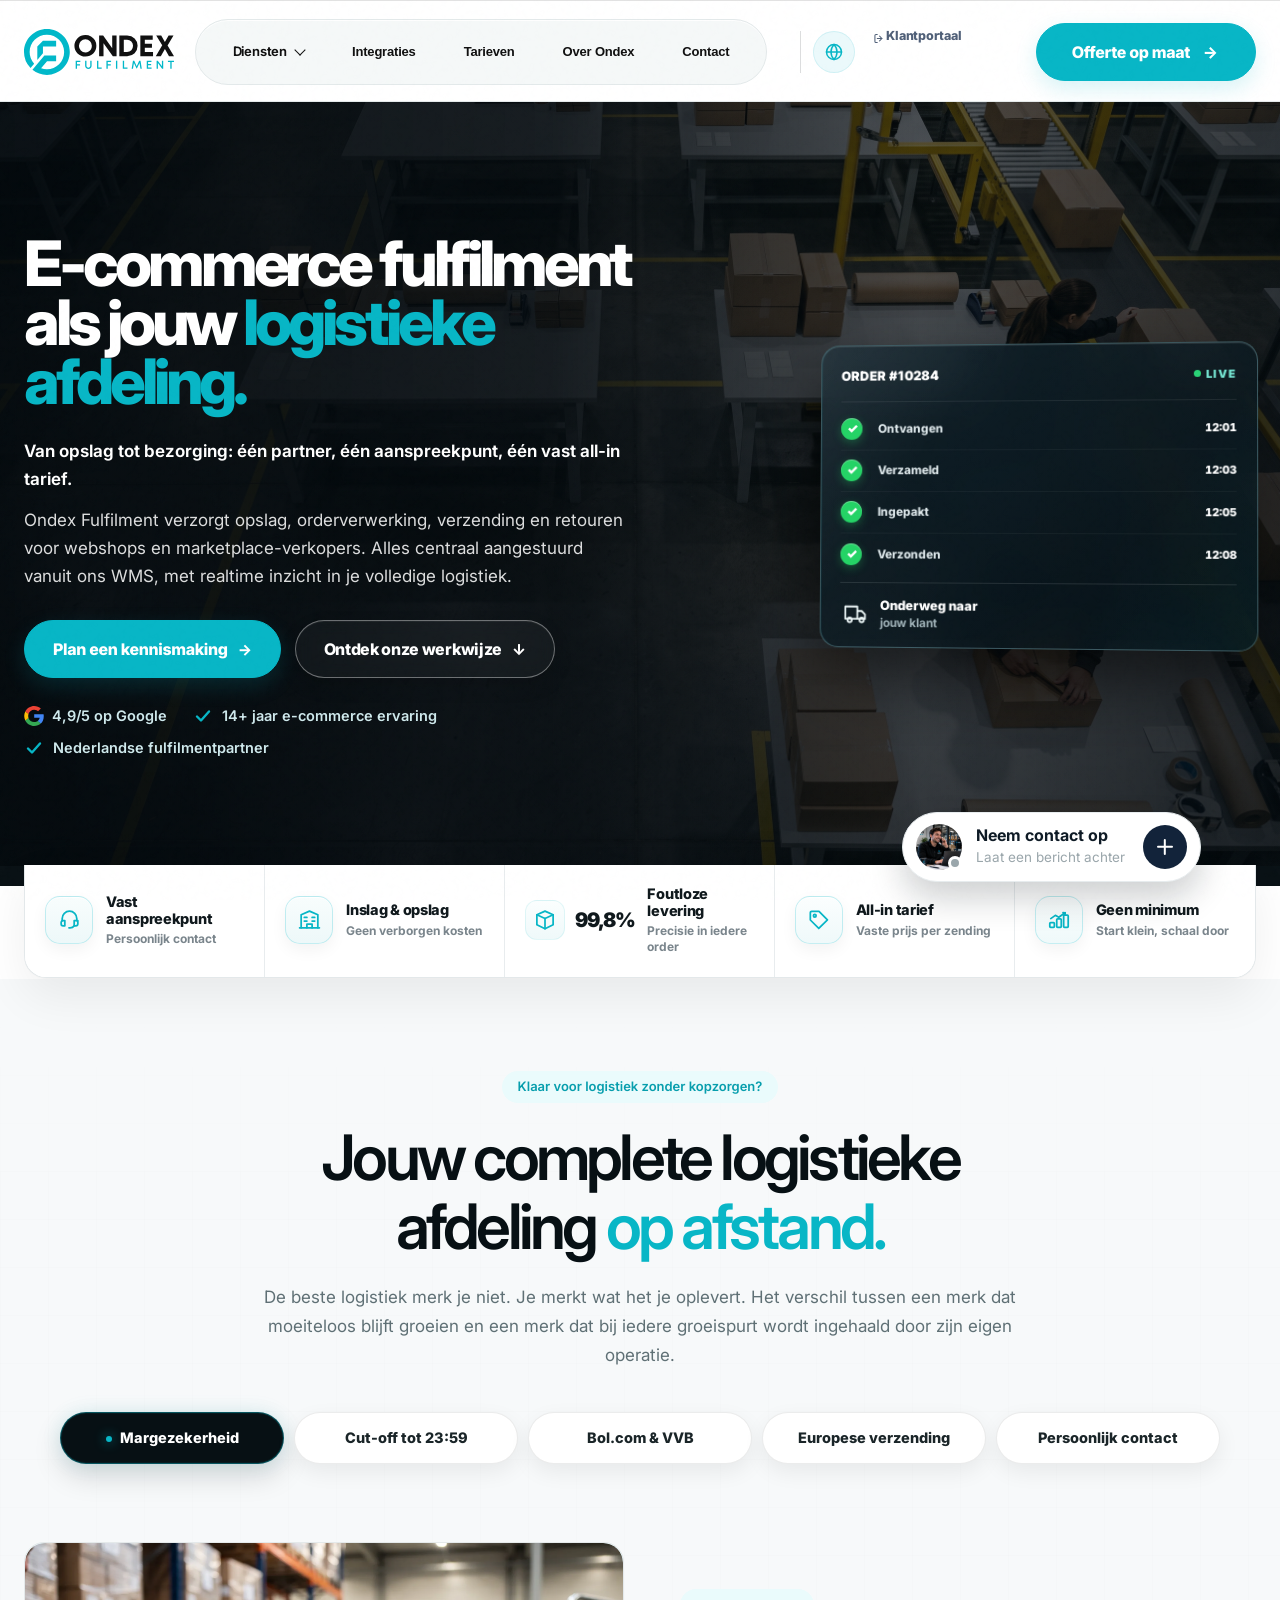
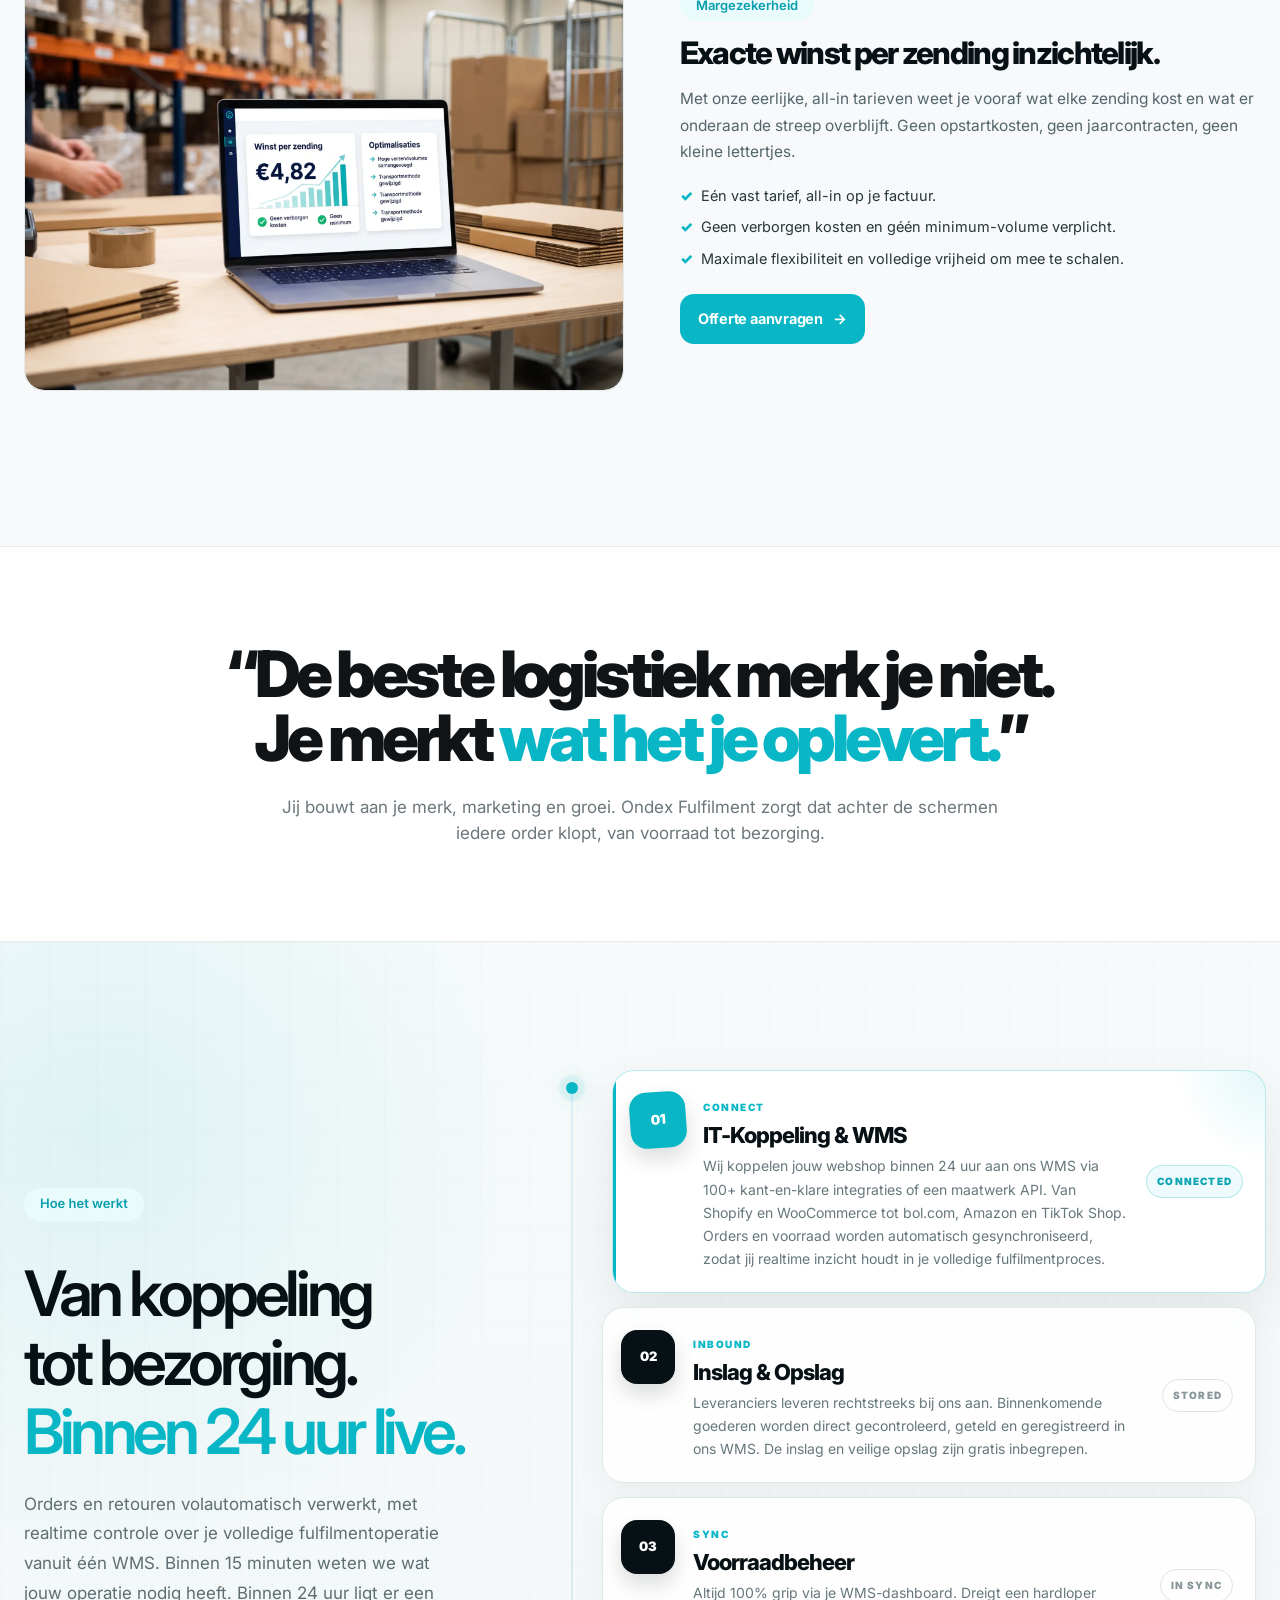
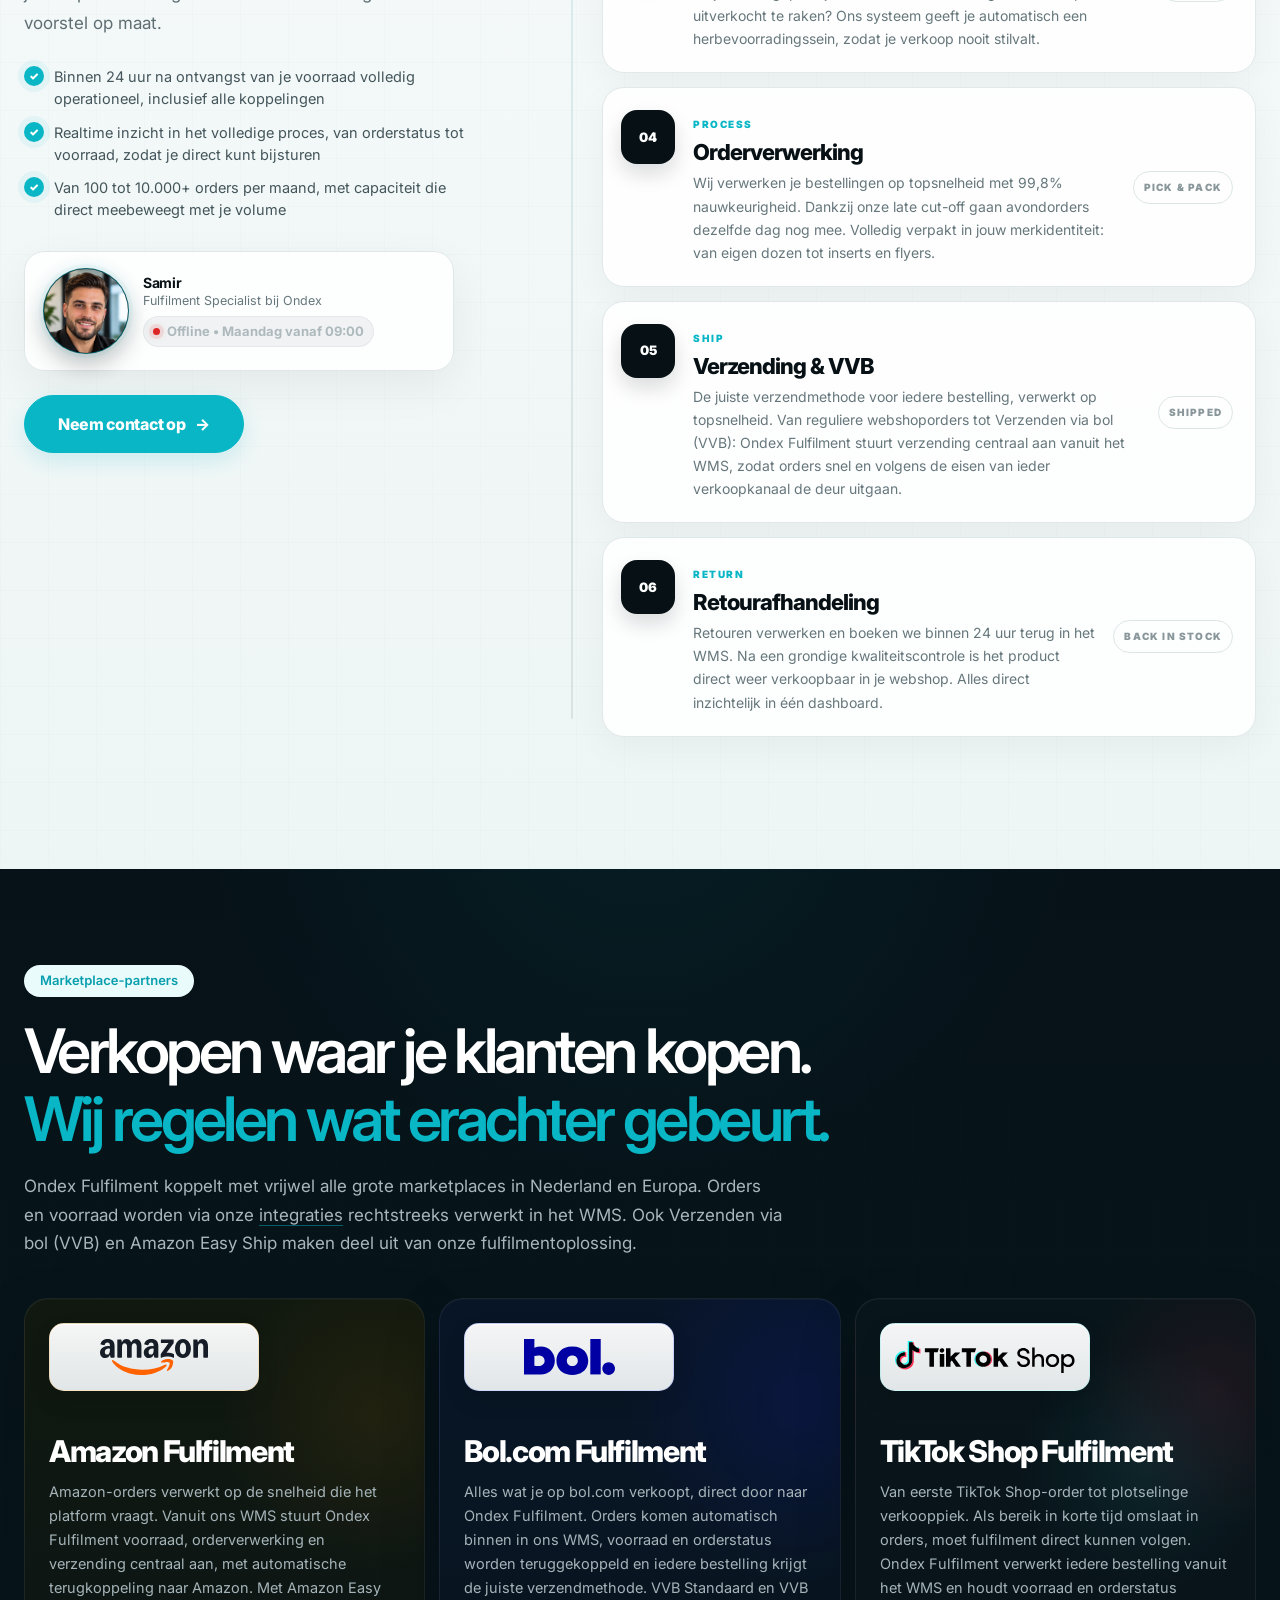
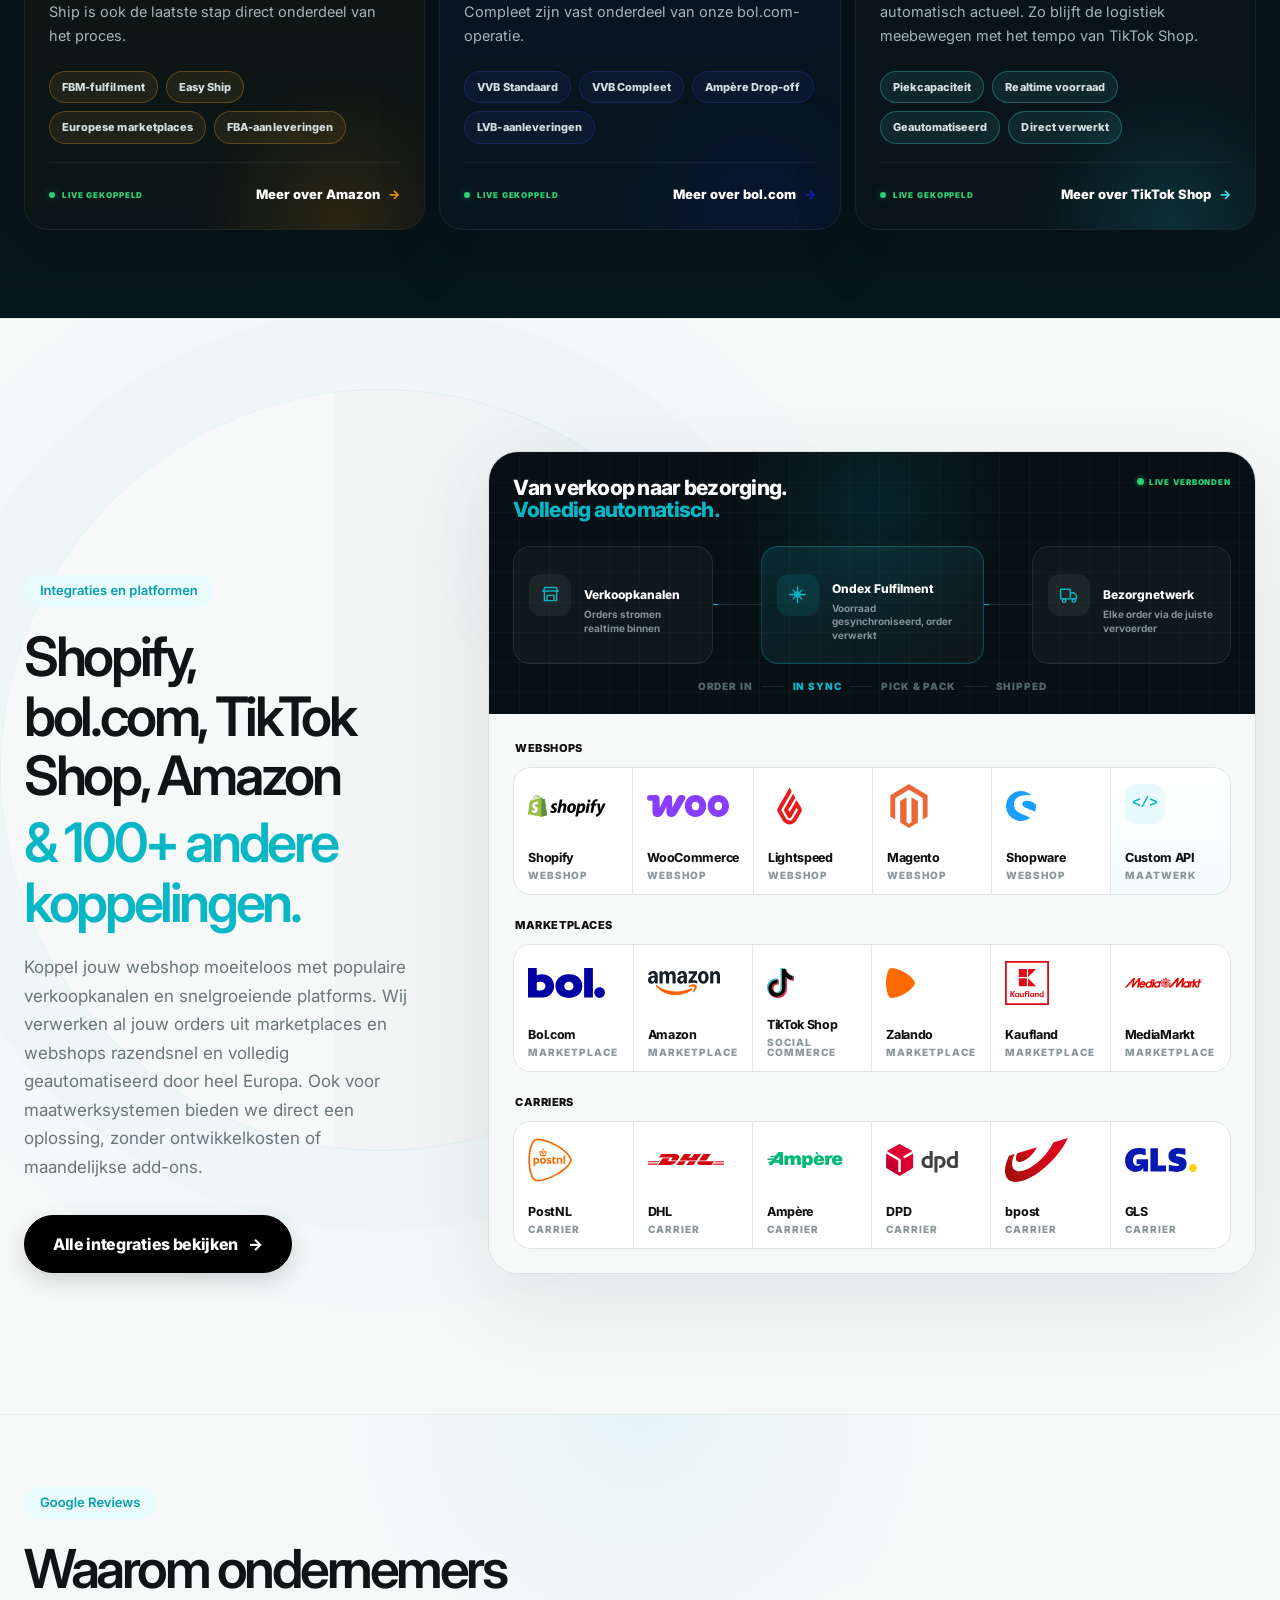
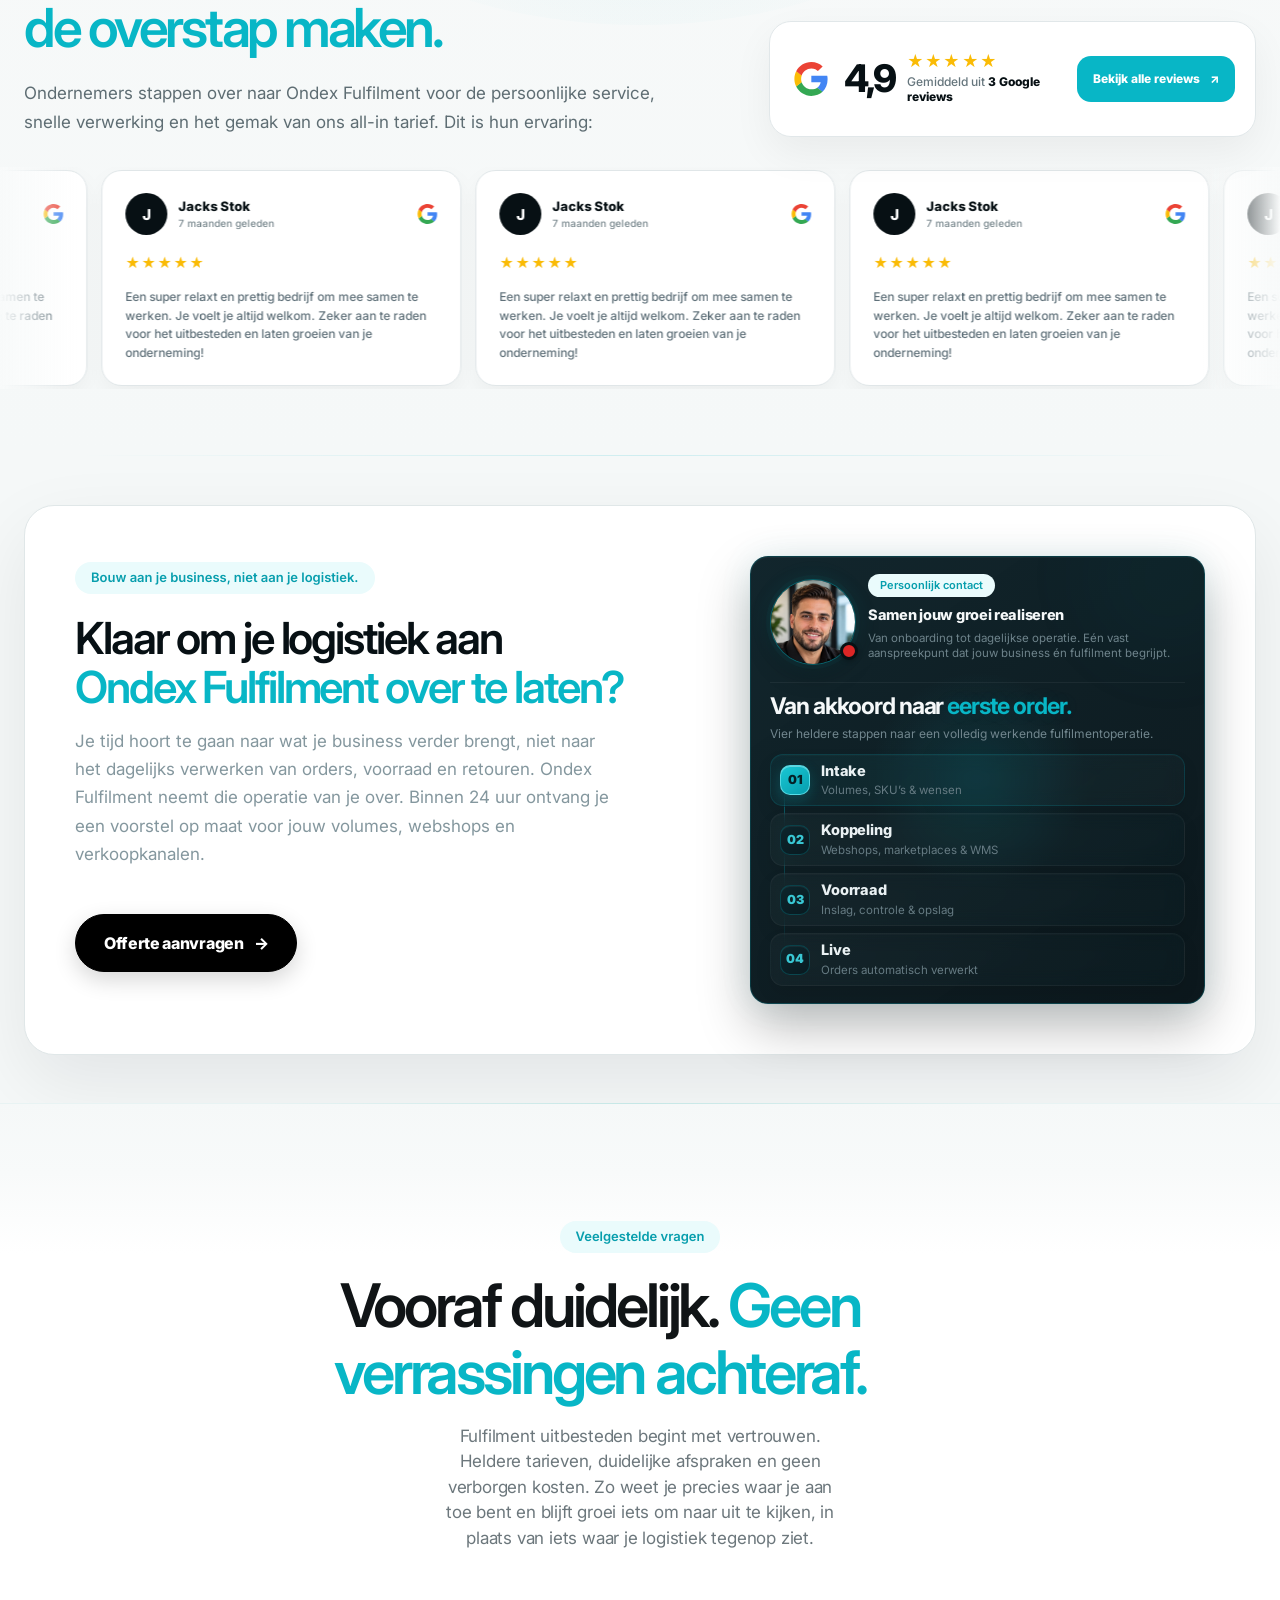
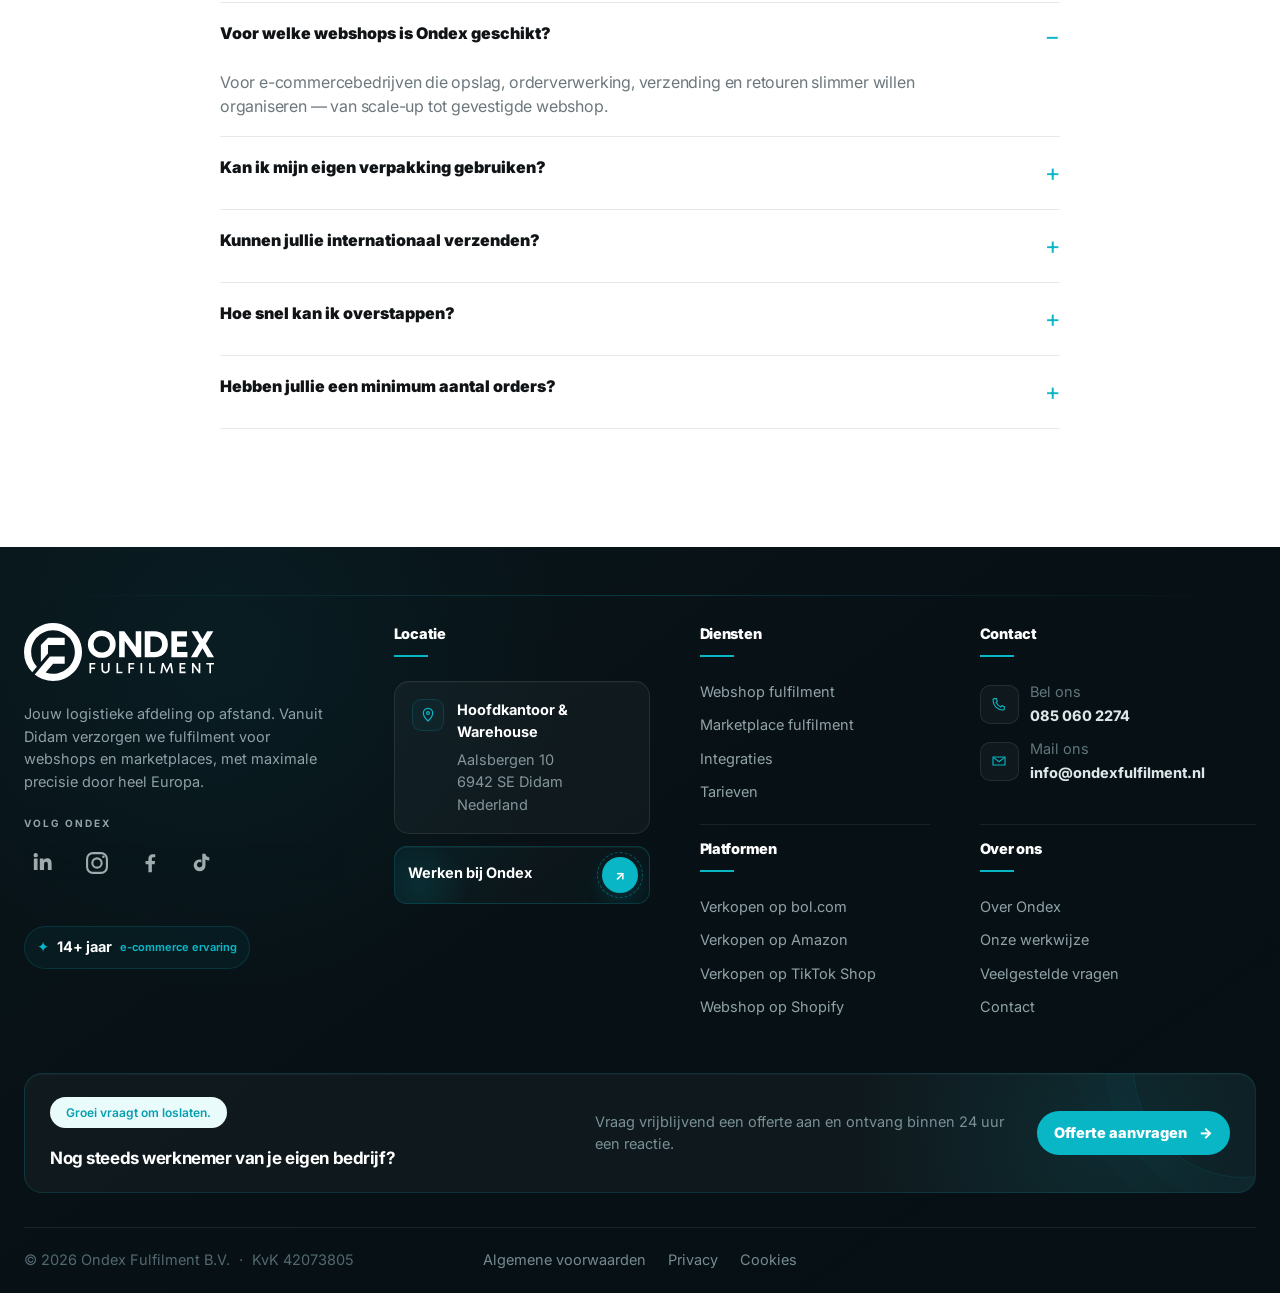
==== commit 0eb7c56f: "Voorpagina: klantfeedback verwerkt - Hero-USP vervangen door Google-logo + 4,9/5 op Google - Order-k" ====
--- a/index.html
+++ b/index.html
@@ -7217,6 +7217,71 @@
   .value-cardwrap{margin-left:0!important;}
   .value-card{padding:0!important;}
 }
+
+/* === Klantfeedback voorpagina (okt 2026) === */
+
+/* Hero USP: Google-logo + rating i.p.v. losse tekst */
+html body .hero-checks li.hero-check-google{gap:8px!important;}
+html body .hero-google-logo{width:20px!important;height:20px!important;flex:0 0 20px!important;display:block!important;}
+
+/* Knoppen: hero-CTA's dezelfde volledig ronde radius als 'Offerte op maat' */
+html body .hero-actions .hero-primary,
+html body .hero-actions .hero-secondary{border-radius:999px!important;}
+
+/* Hero order-kaart: subtiel 3D-effect, zelfde formaat/design behouden */
+html body .hero-order-3d{
+  transform:perspective(1500px) rotateY(-6deg) rotateX(1.5deg)!important;
+  transform-style:preserve-3d!important;
+  transition:transform .55s cubic-bezier(.16,1,.3,1),box-shadow .55s ease!important;
+  will-change:transform!important;
+}
+html body .hero-order-3d:hover{
+  transform:perspective(1500px) rotateY(-2.5deg) rotateX(.5deg) translateY(-6px)!important;
+}
+@media(max-width:1080px){
+  html body .hero-order-3d{transform:none!important;}
+  html body .hero-order-3d:hover{transform:translateY(-4px)!important;}
+}
+
+/* Klantportaal-knop: iets groter voor meer nadruk */
+html body .actions > .portal-mini{width:148px!important;height:44px!important;border-radius:13px!important;}
+html body .actions > .portal-mini svg{width:17px!important;height:17px!important;flex:0 0 17px!important;}
+html body .actions > .portal-mini span{font-size:12.5px!important;}
+@media(max-width:1180px){html body .actions > .portal-mini{width:134px!important;height:42px!important;}}
+
+/* FAQ: compacter en gecentreerd */
+html body #faq .faq-grid{
+  grid-template-columns:1fr!important;
+  gap:34px!important;
+  max-width:840px!important;
+  margin-left:auto!important;margin-right:auto!important;
+  text-align:center!important;
+}
+html body #faq .faq-grid > div:first-child p{margin-left:auto!important;margin-right:auto!important;}
+html body #faq .faq-list{text-align:left!important;}
+html body #faq .faq-list details{padding:18px 0!important;}
+html body #faq .faq-list summary{font-size:16px!important;}
+
+/* Persoonlijk-contactkaart volledig klikbaar maken */
+html body .pro-person{position:relative!important;}
+html body .pro-person-link{position:absolute!important;inset:0!important;z-index:6!important;border-radius:inherit!important;cursor:pointer!important;}
+html body .pro-person{cursor:pointer!important;}
+
+/* Hover: pijltje rechts volgt de tekstkleur (donker/stijlkleur) i.p.v. grijs */
+html body .reviews-summary a span,
+html body .value-link span{transition:transform .25s ease,color .25s ease!important;}
+html body .reviews-summary a:hover span{color:#101416!important;}
+html body .value-link:hover span{color:#08B6C6!important;}
+
+/* Klantenservice-widget: offline-status (grijze stip + gedempte tekst) */
+html body #support.is-offline .sw-dot{background:#9aa6ab!important;}
+html body #support.is-offline .sw-head-copy small,
+html body #support.is-offline .sw-launch-copy small{color:#9aa6ab!important;}
+
+/* Widget verbergen zodra de footer in beeld is, zodat hij de footerlinks
+   en de 'Offerte aanvragen'-knop niet langer overlapt/blokkeert */
+html body #support{transition:opacity .3s ease,transform .3s ease!important;}
+html body #support.sw-at-footer{opacity:0!important;pointer-events:none!important;transform:translateY(14px)!important;}
 </style>
 </head>
 <body class="ondex home">
@@ -7297,7 +7362,7 @@
       </div>
 
       <ul class="hero-checks" aria-label="Waarom Ondex">
-        <li><svg class="hero-check" viewBox="0 0 20 20" aria-hidden="true"><path d="M4 10.5l4 4 8-9"/></svg>Ondex Fulfilment</li>
+        <li class="hero-check-google"><img class="hero-google-logo" src="assets/svg/asset-6d399ca07e20.svg" alt="Google" width="20" height="20">4,9/5 op Google</li>
         <li><svg class="hero-check" viewBox="0 0 20 20" aria-hidden="true"><path d="M4 10.5l4 4 8-9"/></svg>14+ jaar e-commerce ervaring</li>
         <li><svg class="hero-check" viewBox="0 0 20 20" aria-hidden="true"><path d="M4 10.5l4 4 8-9"/></svg>Nederlandse fulfilmentpartner</li>
       </ul>
@@ -7991,6 +8056,7 @@
 <div class="pro">
   <div class="pro-head">
     <div class="pro-person ondx-status-online" id="ondx-person-status">
+      <a class="pro-person-link" href="/contact" aria-label="Neem persoonlijk contact op met Ondex"></a>
       <div class="pro-photo">
         <img src="assets/images/asset-e3bb13b493cc.webp" alt="Samir van Ondex Fulfilment" width="1254" height="1254" loading="lazy" decoding="async">
       </div>
@@ -8113,7 +8179,6 @@
     <div class="footer-bottom">
       <span>© 2026 Ondex Fulfilment B.V. <span class="footer-company-sep">·</span> KvK 42073805</span>
       <nav><a href="/algemene-voorwaarden/">Algemene voorwaarden</a><a href="/privacy/">Privacy</a><a href="/cookies/">Cookies</a></nav>
-      <a class="footer-back ondex-footer-top ondex-footer-arrow-only" href="#top" aria-label="Naar boven" title="Naar boven"><span aria-hidden="true">↑</span></a>
     </div>
   </div>
 </footer>
@@ -8512,10 +8577,33 @@
 
     person.classList.toggle('ondx-status-online',online);
     person.classList.toggle('ondx-status-offline',!online);
+
+    var support=document.getElementById('support');
+    if(support){
+      support.classList.toggle('is-offline',!online);
+      var headCopy=support.querySelector('.sw-head-copy small');
+      if(headCopy) headCopy.textContent=online?'Nu online':'Nu offline';
+      var launchCopy=support.querySelector('.sw-launch-copy small');
+      if(launchCopy) launchCopy.textContent=online?'We zijn nu online':'Laat een bericht achter';
+    }
   }
 
   updateOndexContactStatus();
   setInterval(updateOndexContactStatus,60000);
+})();
+
+/* Verberg de vaste contactwidget zodra de footer in beeld komt, zodat hij
+   de footerlinks en 'Offerte aanvragen'-knop niet overlapt. */
+(function(){
+  var support=document.getElementById('support');
+  var footer=document.querySelector('.footer');
+  if(!support||!footer||!('IntersectionObserver' in window)) return;
+  var io=new IntersectionObserver(function(entries){
+    entries.forEach(function(e){
+      support.classList.toggle('sw-at-footer',e.isIntersecting);
+    });
+  },{rootMargin:'0px 0px -40px 0px'});
+  io.observe(footer);
 })();
 
 
@@ -8539,15 +8627,6 @@
   if (widgetButton) widgetButton.setAttribute('aria-expanded', 'true');
 }, true);
 
-(function(){
-  const b=document.querySelector('.ondex-footer-top');
-  if(!b)return;
-  b.addEventListener('click',function(e){
-    e.preventDefault();
-    const reduced=window.matchMedia('(prefers-reduced-motion: reduce)').matches;
-    window.scrollTo({top:0,behavior:reduced?'auto':'smooth'});
-  });
-})();
 
 
 </script>
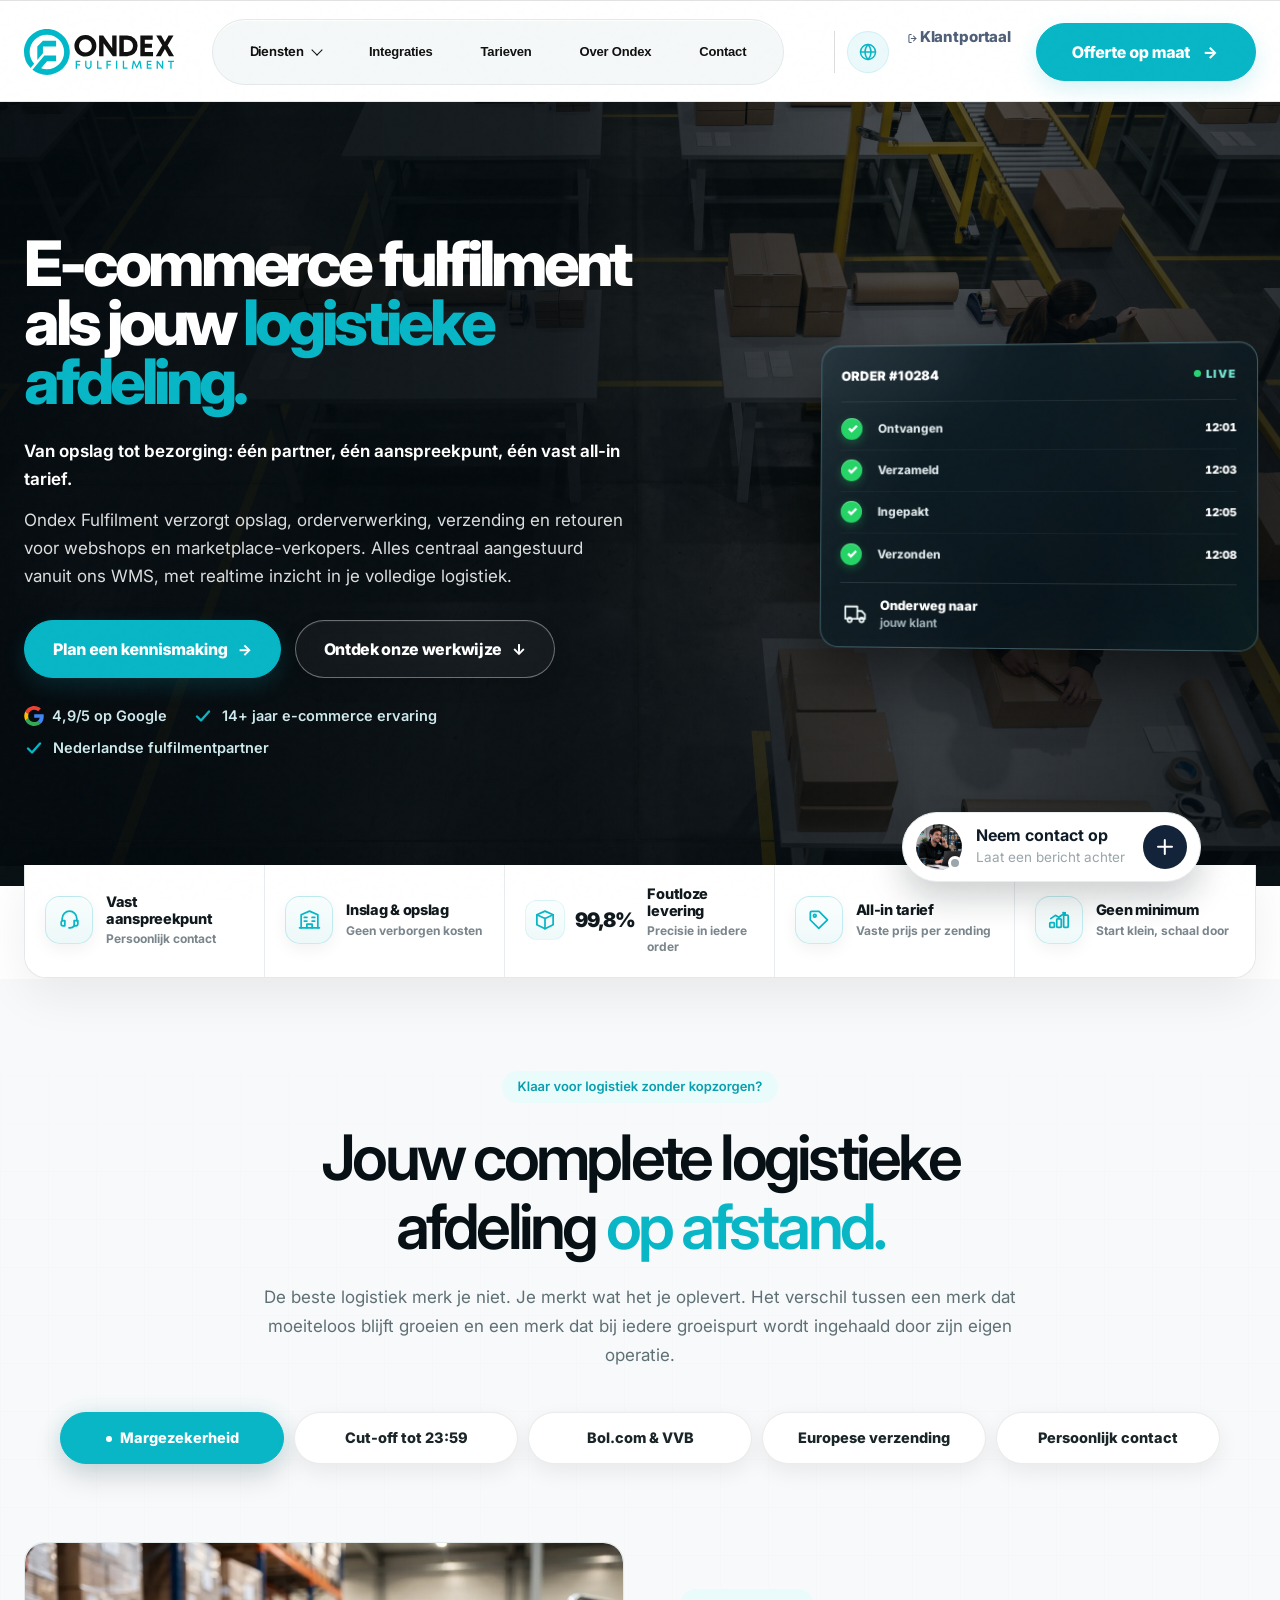
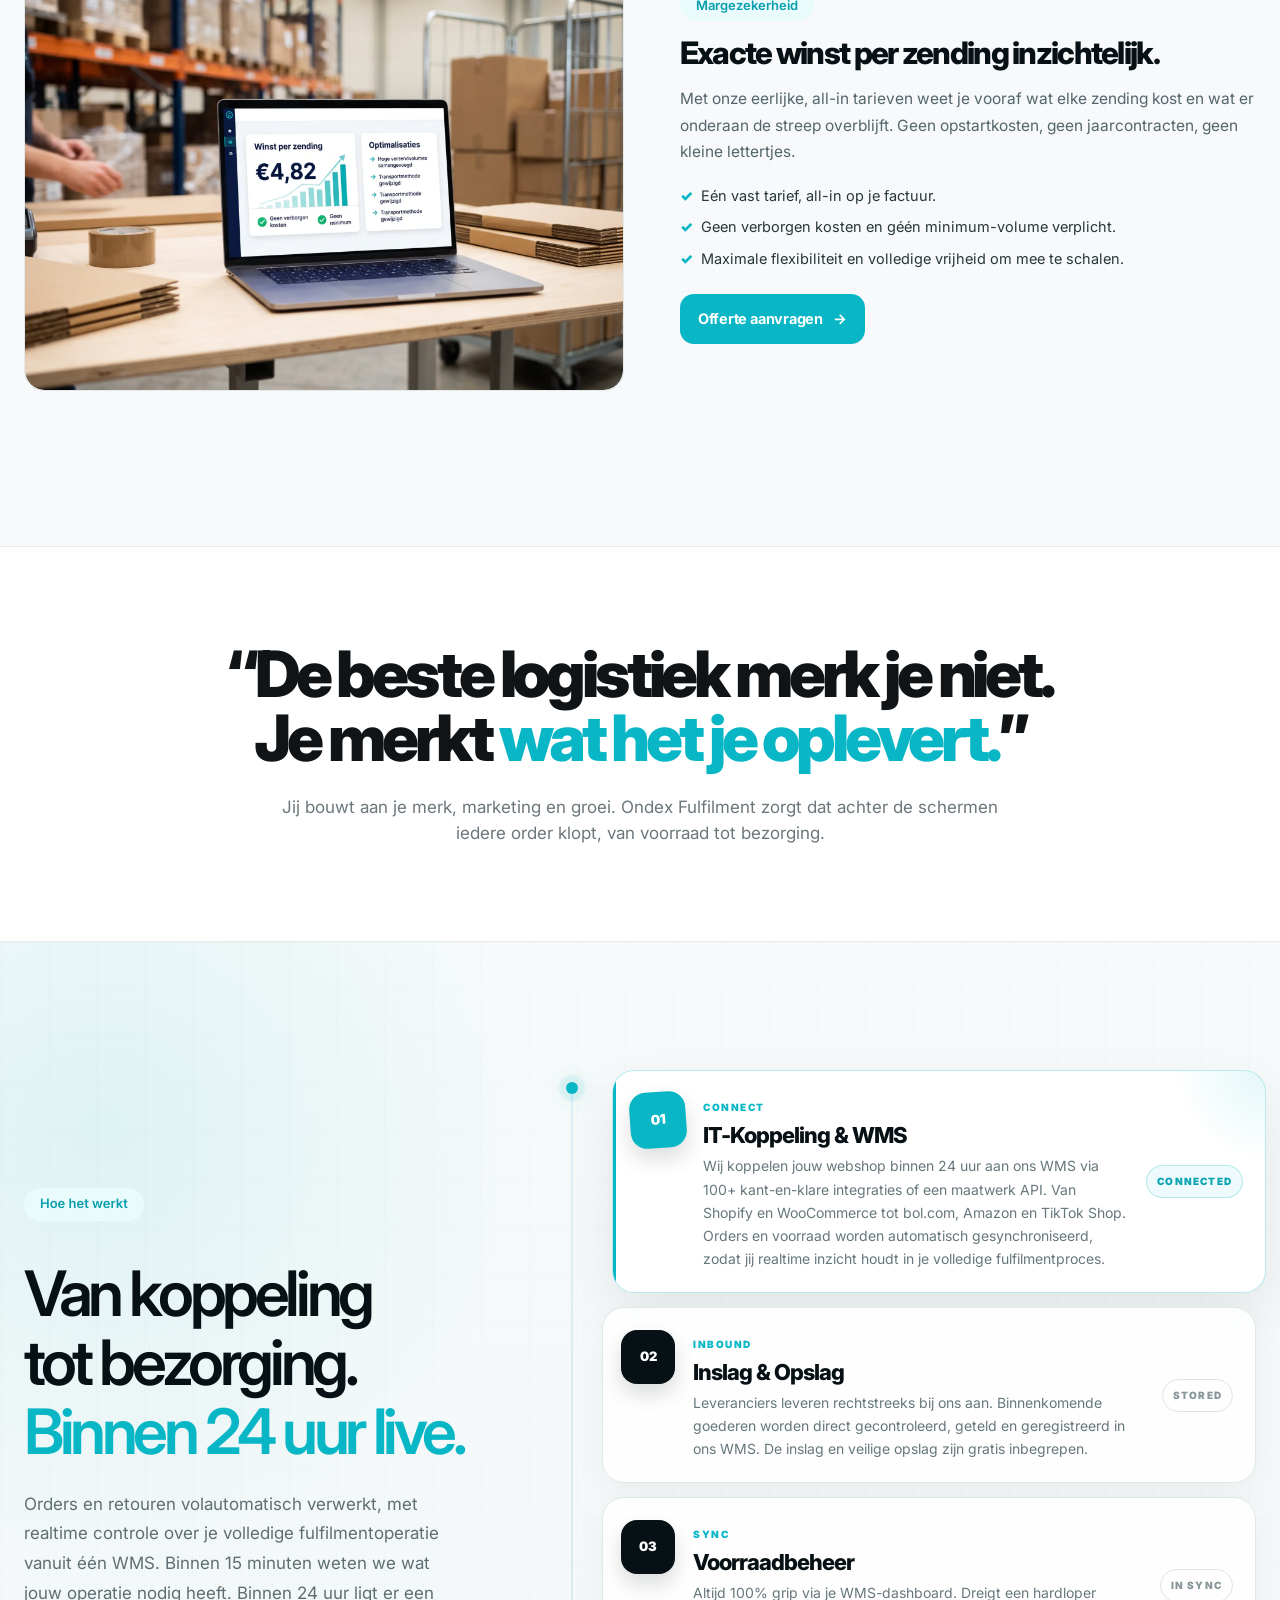
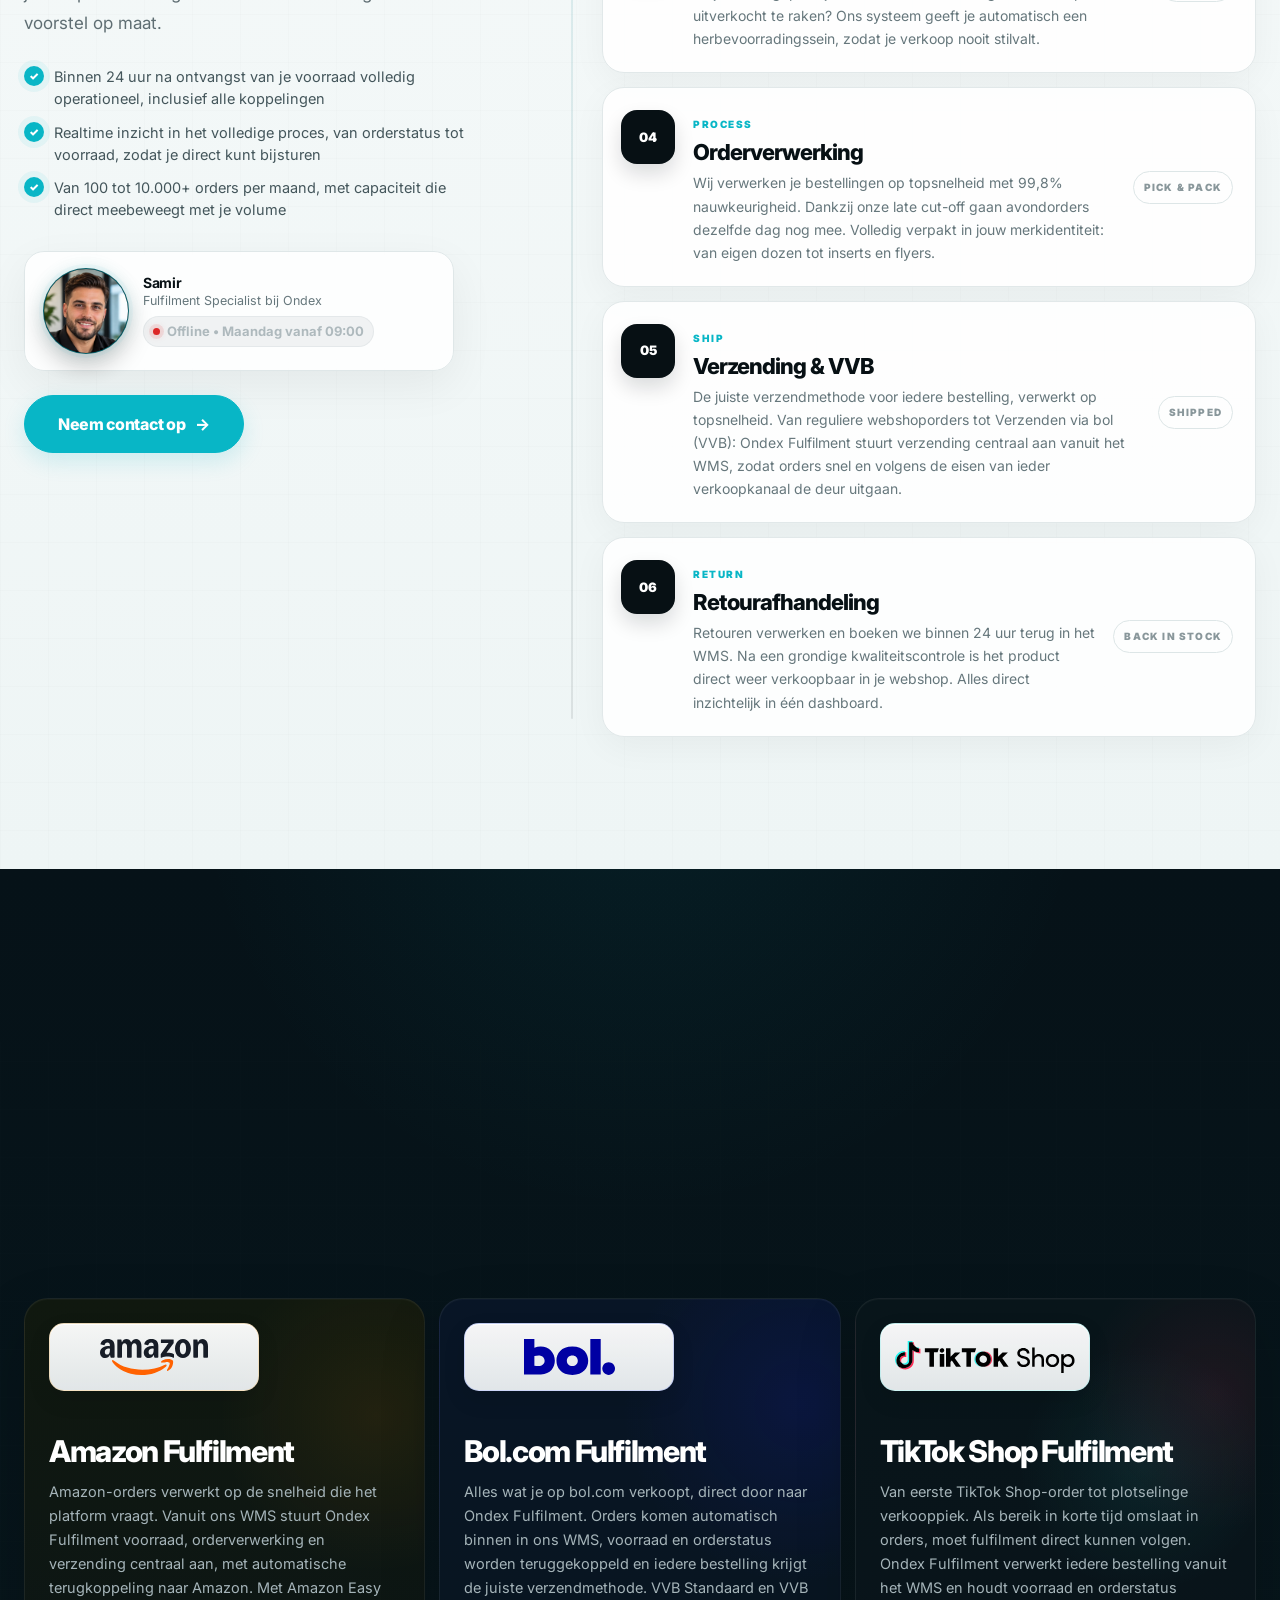
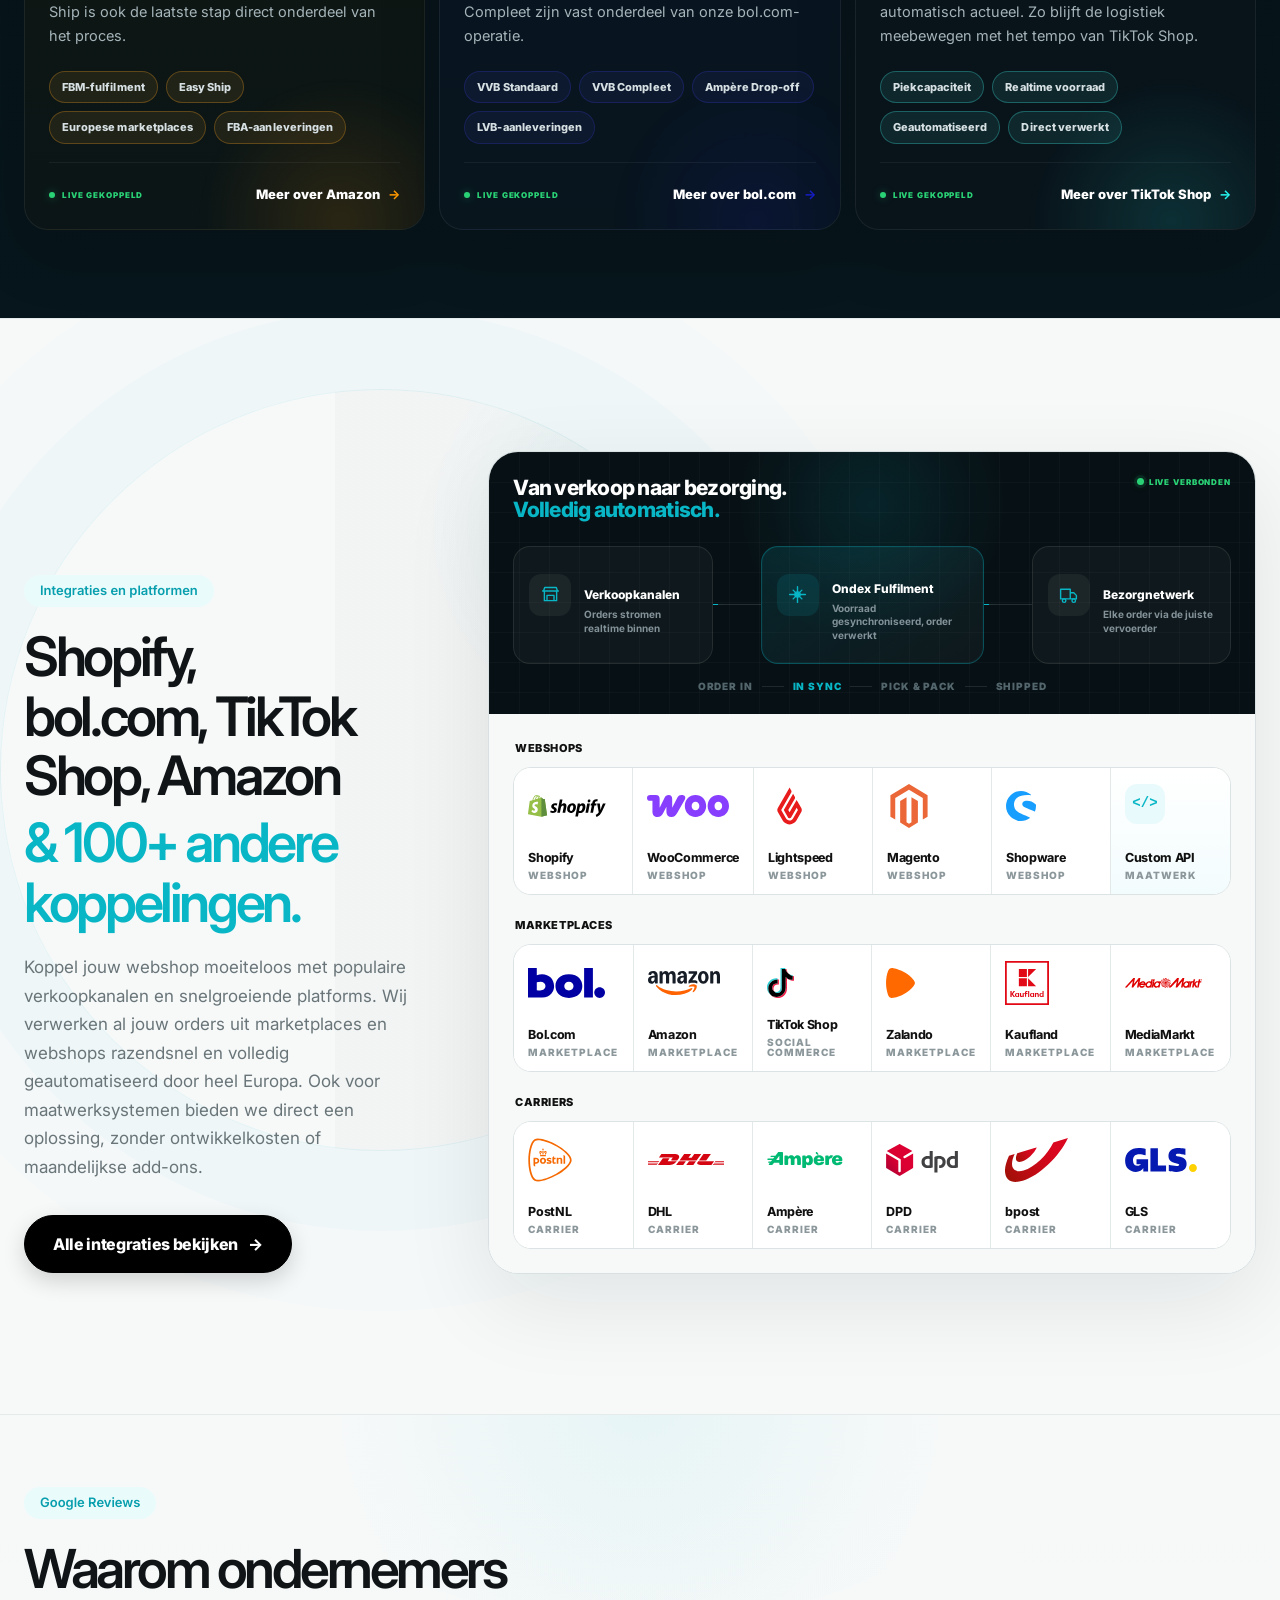
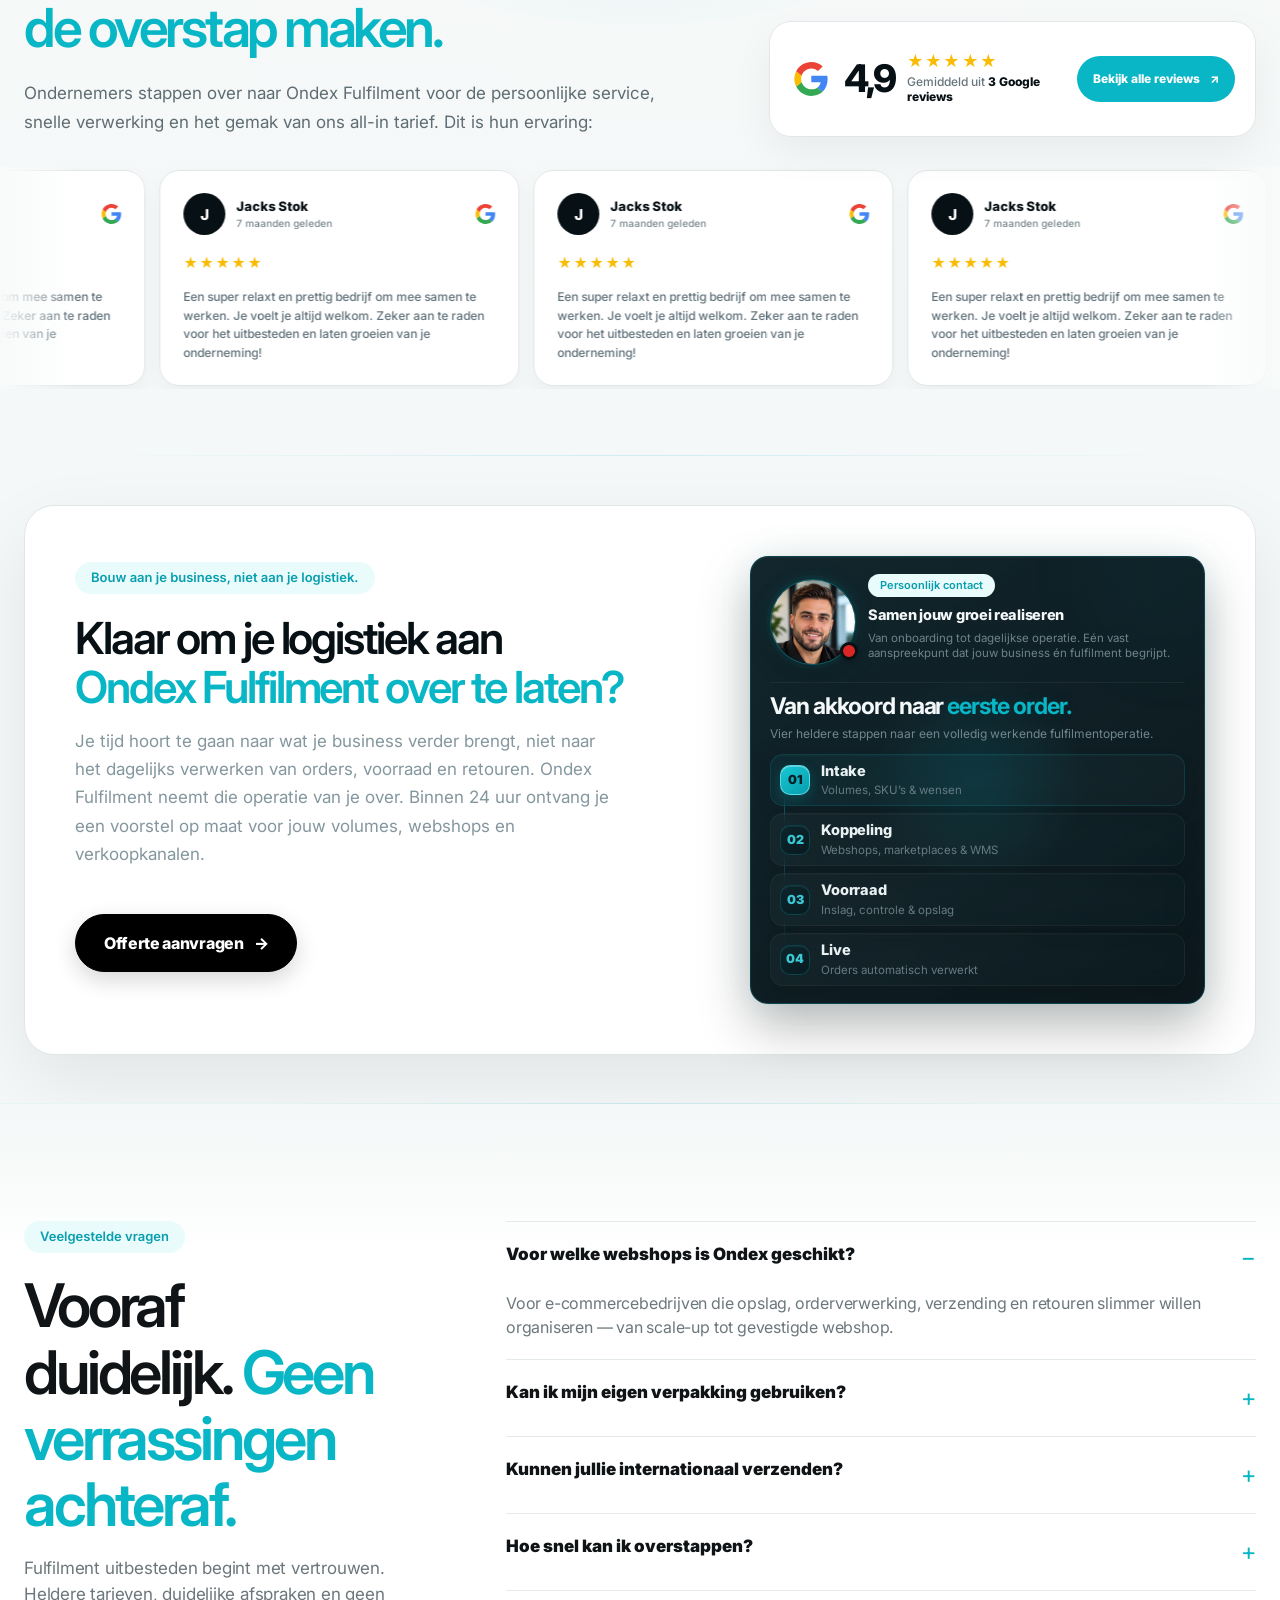
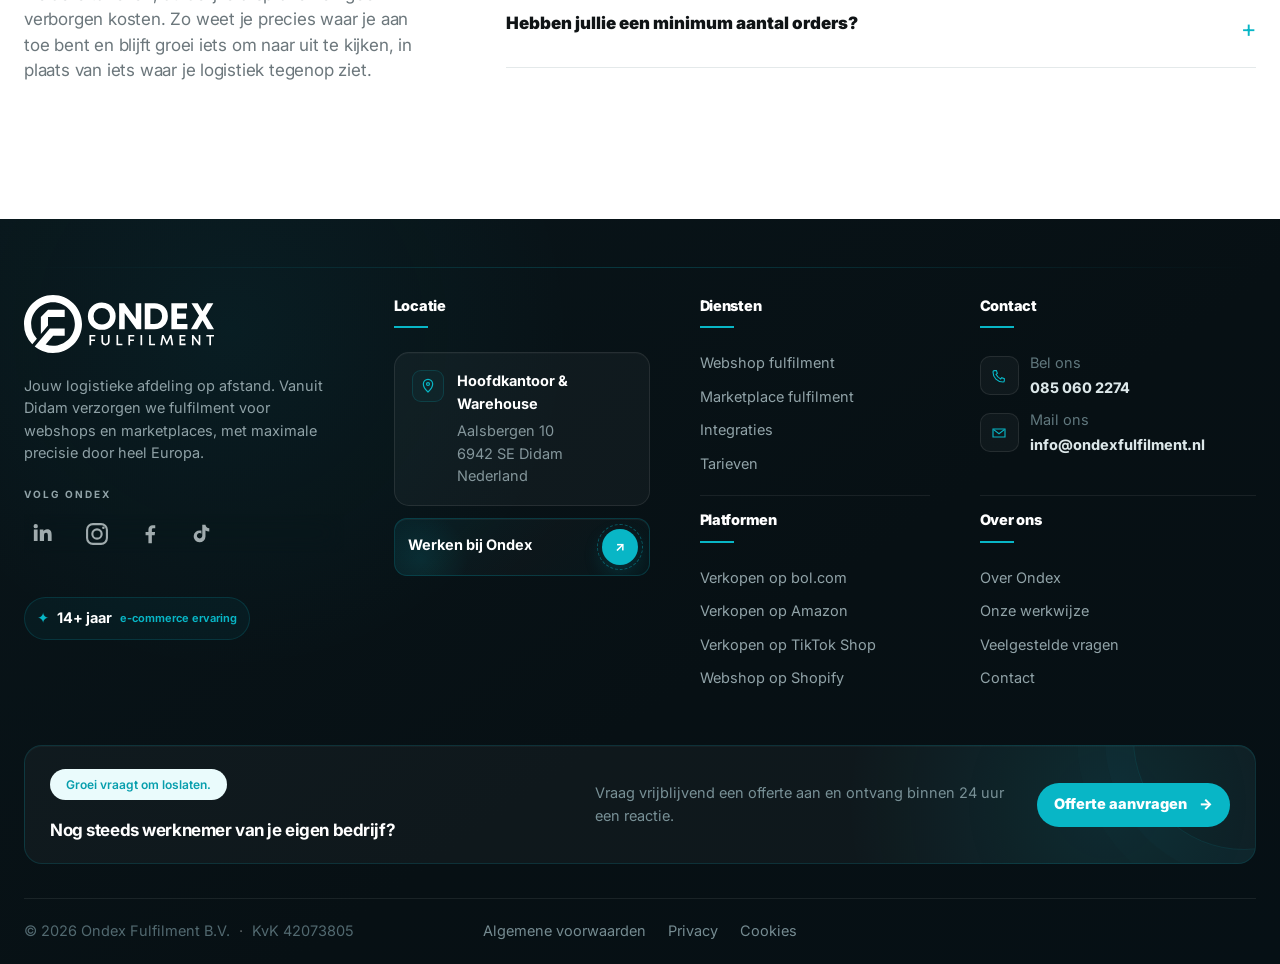
==== commit b25f3383: "Voorpagina: tweede ronde klantfeedback - Klantportaal-knop grotere tekst + volledig rond - Contactwi" ====
--- a/index.html
+++ b/index.html
@@ -7243,24 +7243,27 @@
   html body .hero-order-3d:hover{transform:translateY(-4px)!important;}
 }
 
-/* Klantportaal-knop: iets groter voor meer nadruk */
-html body .actions > .portal-mini{width:148px!important;height:44px!important;border-radius:13px!important;}
-html body .actions > .portal-mini svg{width:17px!important;height:17px!important;flex:0 0 17px!important;}
-html body .actions > .portal-mini span{font-size:12.5px!important;}
-@media(max-width:1180px){html body .actions > .portal-mini{width:134px!important;height:42px!important;}}
-
-/* FAQ: compacter en gecentreerd */
+/* Klantportaal-knop: grotere tekst + volledig ronde radius */
+html body .actions > .portal-mini{width:auto!important;min-width:0!important;height:46px!important;padding:0 18px!important;border-radius:999px!important;}
+html body .actions > .portal-mini svg{width:19px!important;height:19px!important;flex:0 0 19px!important;}
+html body .actions > .portal-mini span{font-size:15px!important;}
+@media(max-width:1180px){html body .actions > .portal-mini{height:42px!important;padding:0 15px!important;}
+  html body .actions > .portal-mini span{font-size:14px!important;}}
+
+/* FAQ: tekst links, FAQ's rechts, alles links uitgelijnd */
 html body #faq .faq-grid{
-  grid-template-columns:1fr!important;
-  gap:34px!important;
-  max-width:840px!important;
+  grid-template-columns:.72fr 1.28fr!important;
+  gap:60px!important;
+  max-width:none!important;
   margin-left:auto!important;margin-right:auto!important;
-  text-align:center!important;
-}
-html body #faq .faq-grid > div:first-child p{margin-left:auto!important;margin-right:auto!important;}
+  text-align:left!important;
+}
+html body #faq .faq-grid > div:first-child,
+html body #faq .faq-grid > div:first-child p,
+html body #faq .faq-grid > div:first-child h2{text-align:left!important;margin-left:0!important;margin-right:0!important;}
 html body #faq .faq-list{text-align:left!important;}
-html body #faq .faq-list details{padding:18px 0!important;}
-html body #faq .faq-list summary{font-size:16px!important;}
+html body #faq .faq-list details{padding:20px 0!important;}
+@media(max-width:860px){html body #faq .faq-grid{grid-template-columns:1fr!important;gap:30px!important;}}
 
 /* Persoonlijk-contactkaart volledig klikbaar maken */
 html body .pro-person{position:relative!important;}
@@ -7278,10 +7281,25 @@
 html body #support.is-offline .sw-head-copy small,
 html body #support.is-offline .sw-launch-copy small{color:#9aa6ab!important;}
 
+/* Widget: iets meer naar rechts + popup iets hoger (grotere tussenruimte) */
+html body .support-widget{right:14px!important;gap:20px!important;}
+
 /* Widget verbergen zodra de footer in beeld is, zodat hij de footerlinks
    en de 'Offerte aanvragen'-knop niet langer overlapt/blokkeert */
 html body #support{transition:opacity .3s ease,transform .3s ease!important;}
 html body #support.sw-at-footer{opacity:0!important;pointer-events:none!important;transform:translateY(14px)!important;}
+
+/* Footer boven de (fixed) widget leggen, zodat footerlinks altijd klikbaar zijn */
+html body .footer{position:relative!important;z-index:201!important;}
+
+/* Value-tabs: actieve tab in huisstijl-blauw (witte tekst) + blauw bij hover */
+html body .value-tabs button.is-active{background:#08B6C6!important;border-color:#08B6C6!important;color:#fff!important;}
+html body .value-tabs button.is-active:before{background:#fff!important;box-shadow:none!important;}
+html body .value-tabs button:hover{background:#08B6C6!important;border-color:#08B6C6!important;color:#fff!important;}
+html body .value-tabs button:hover:before{background:#fff!important;}
+
+/* Alle knoppen volledig rond */
+html body .reviews-summary > a{border-radius:999px!important;}
 </style>
 </head>
 <body class="ondex home">
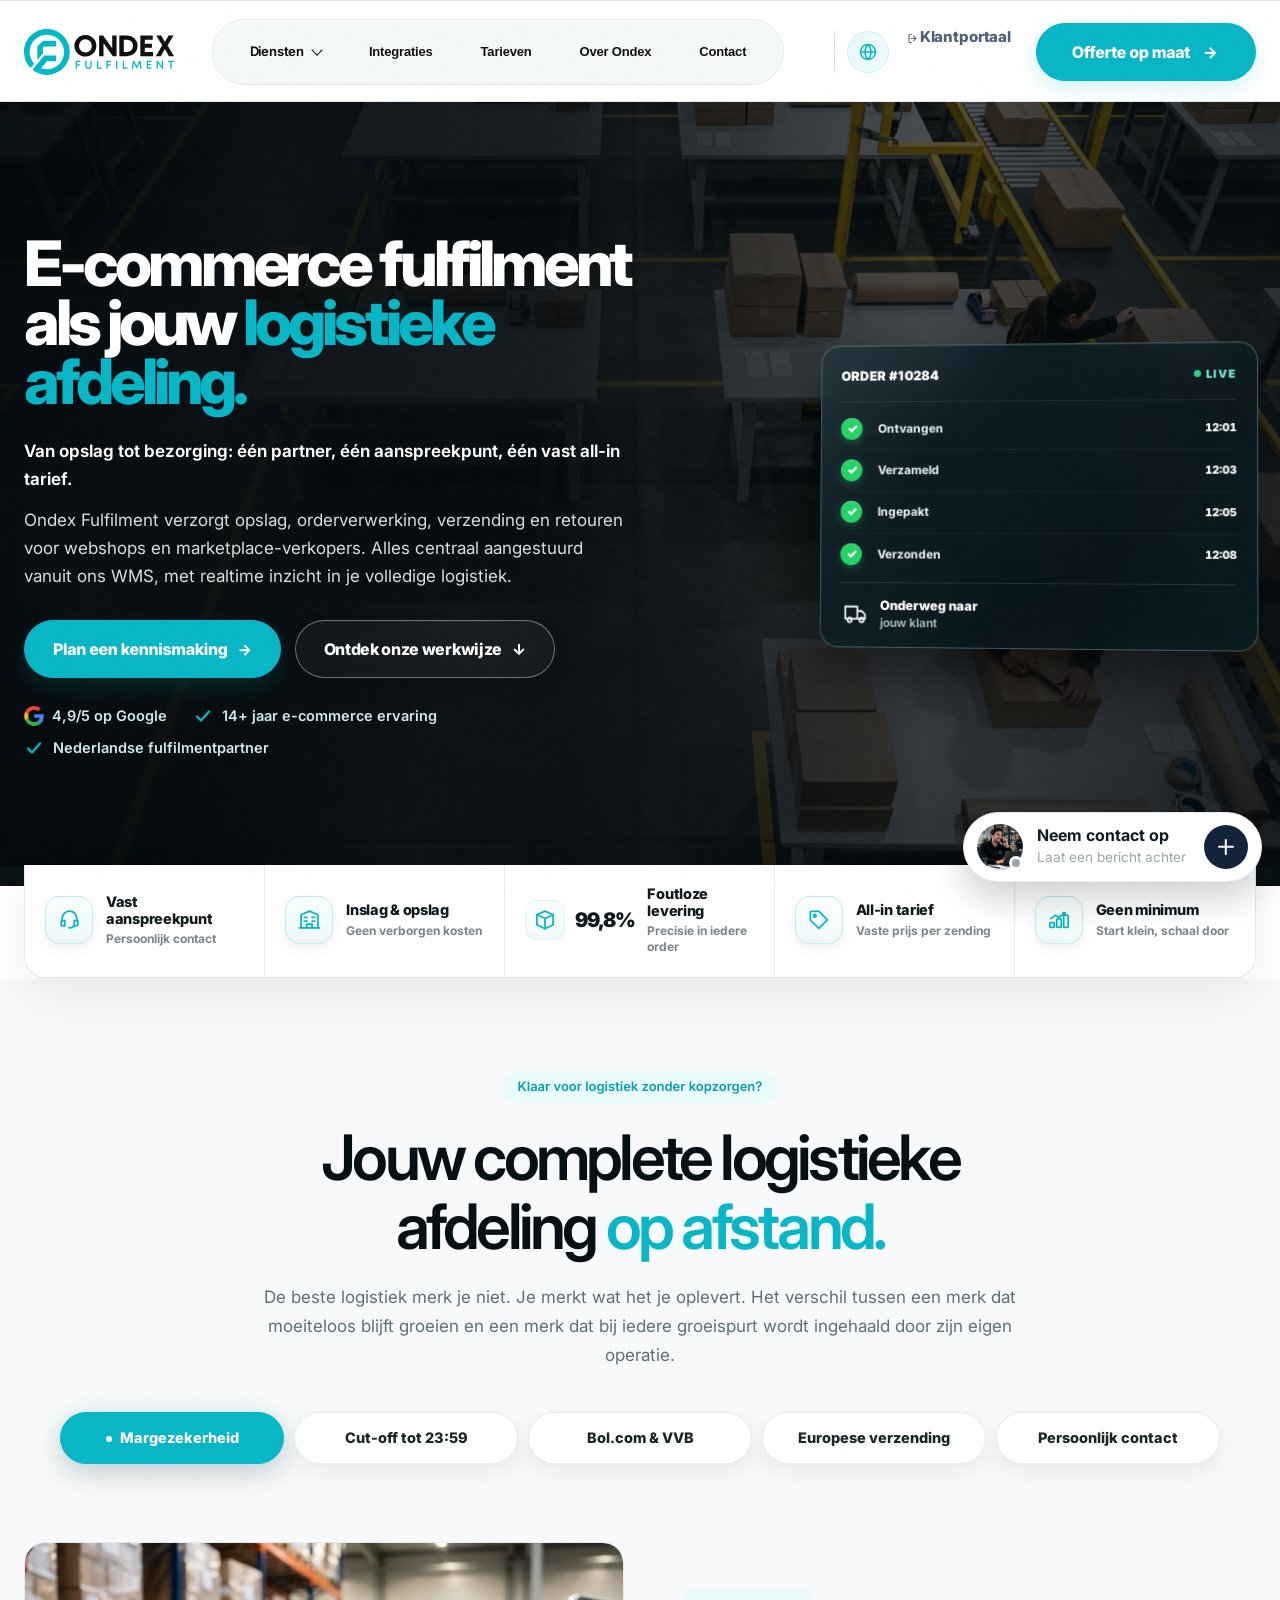
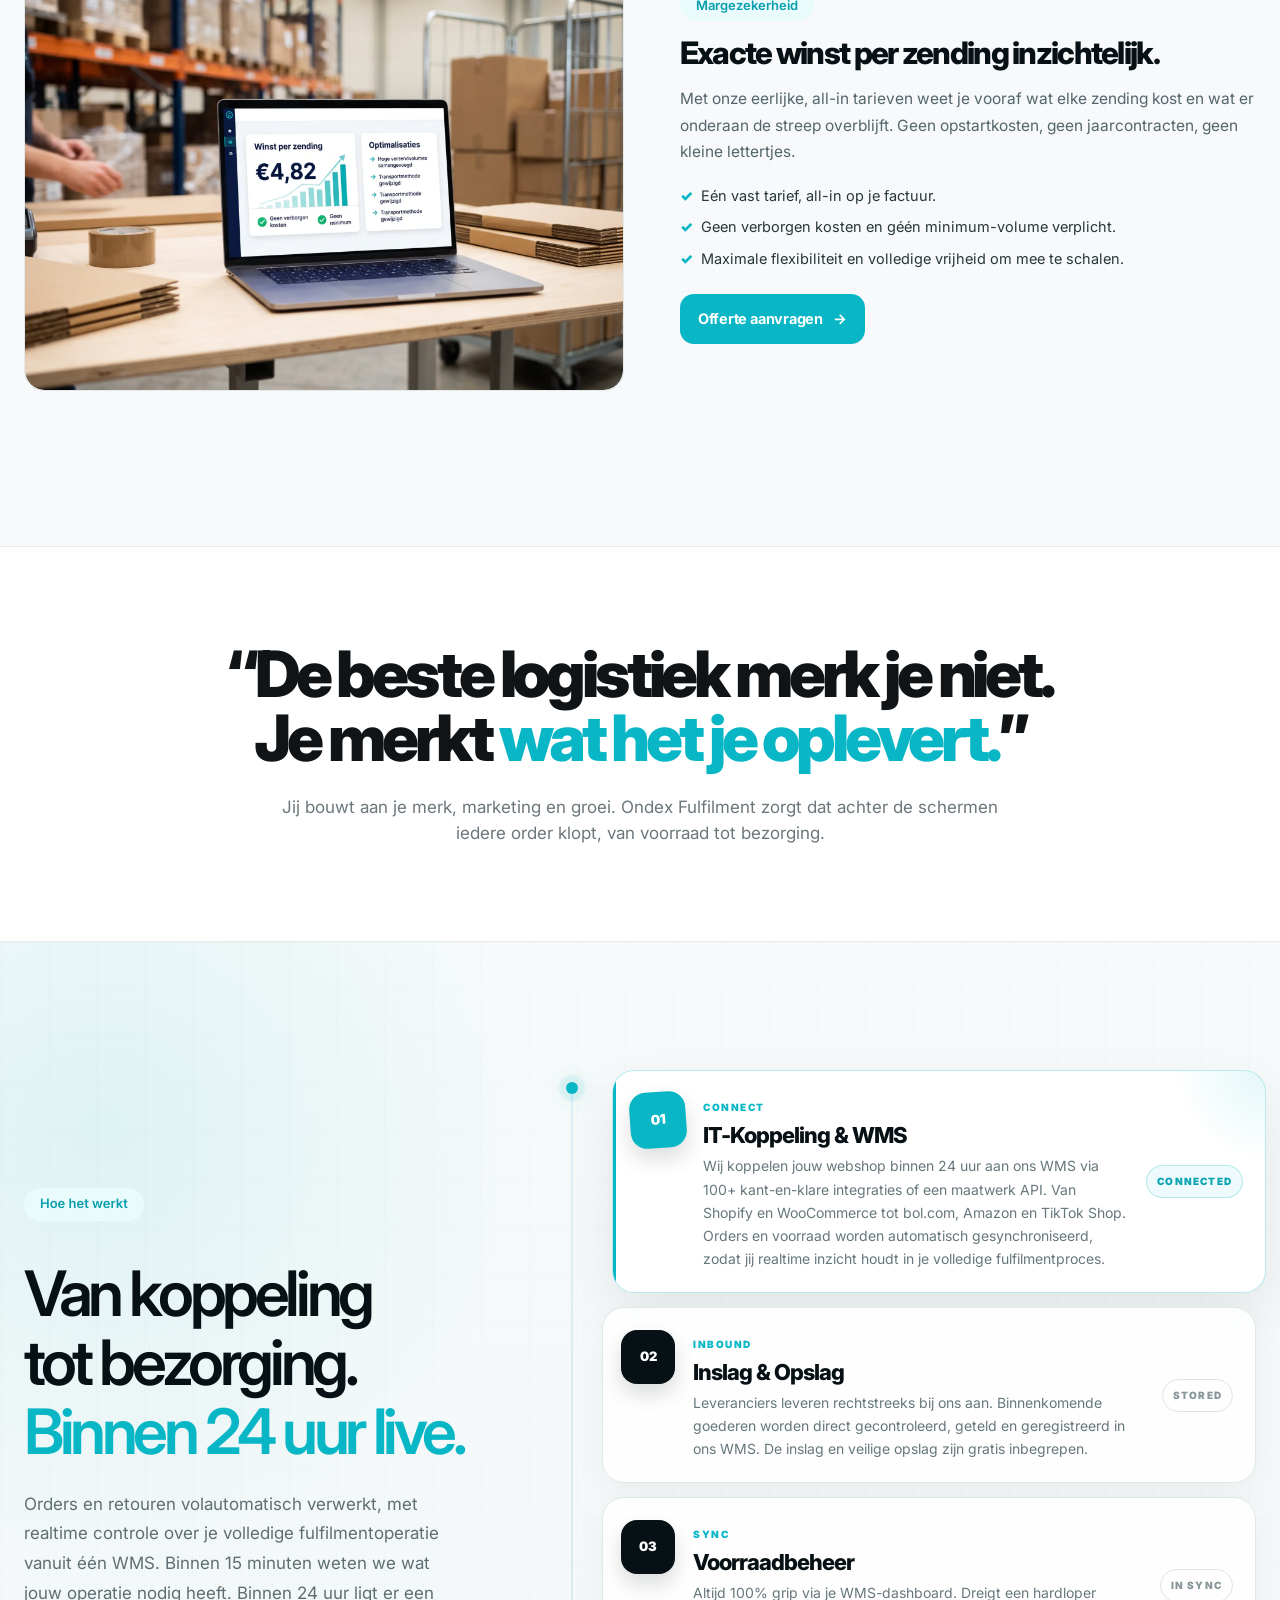
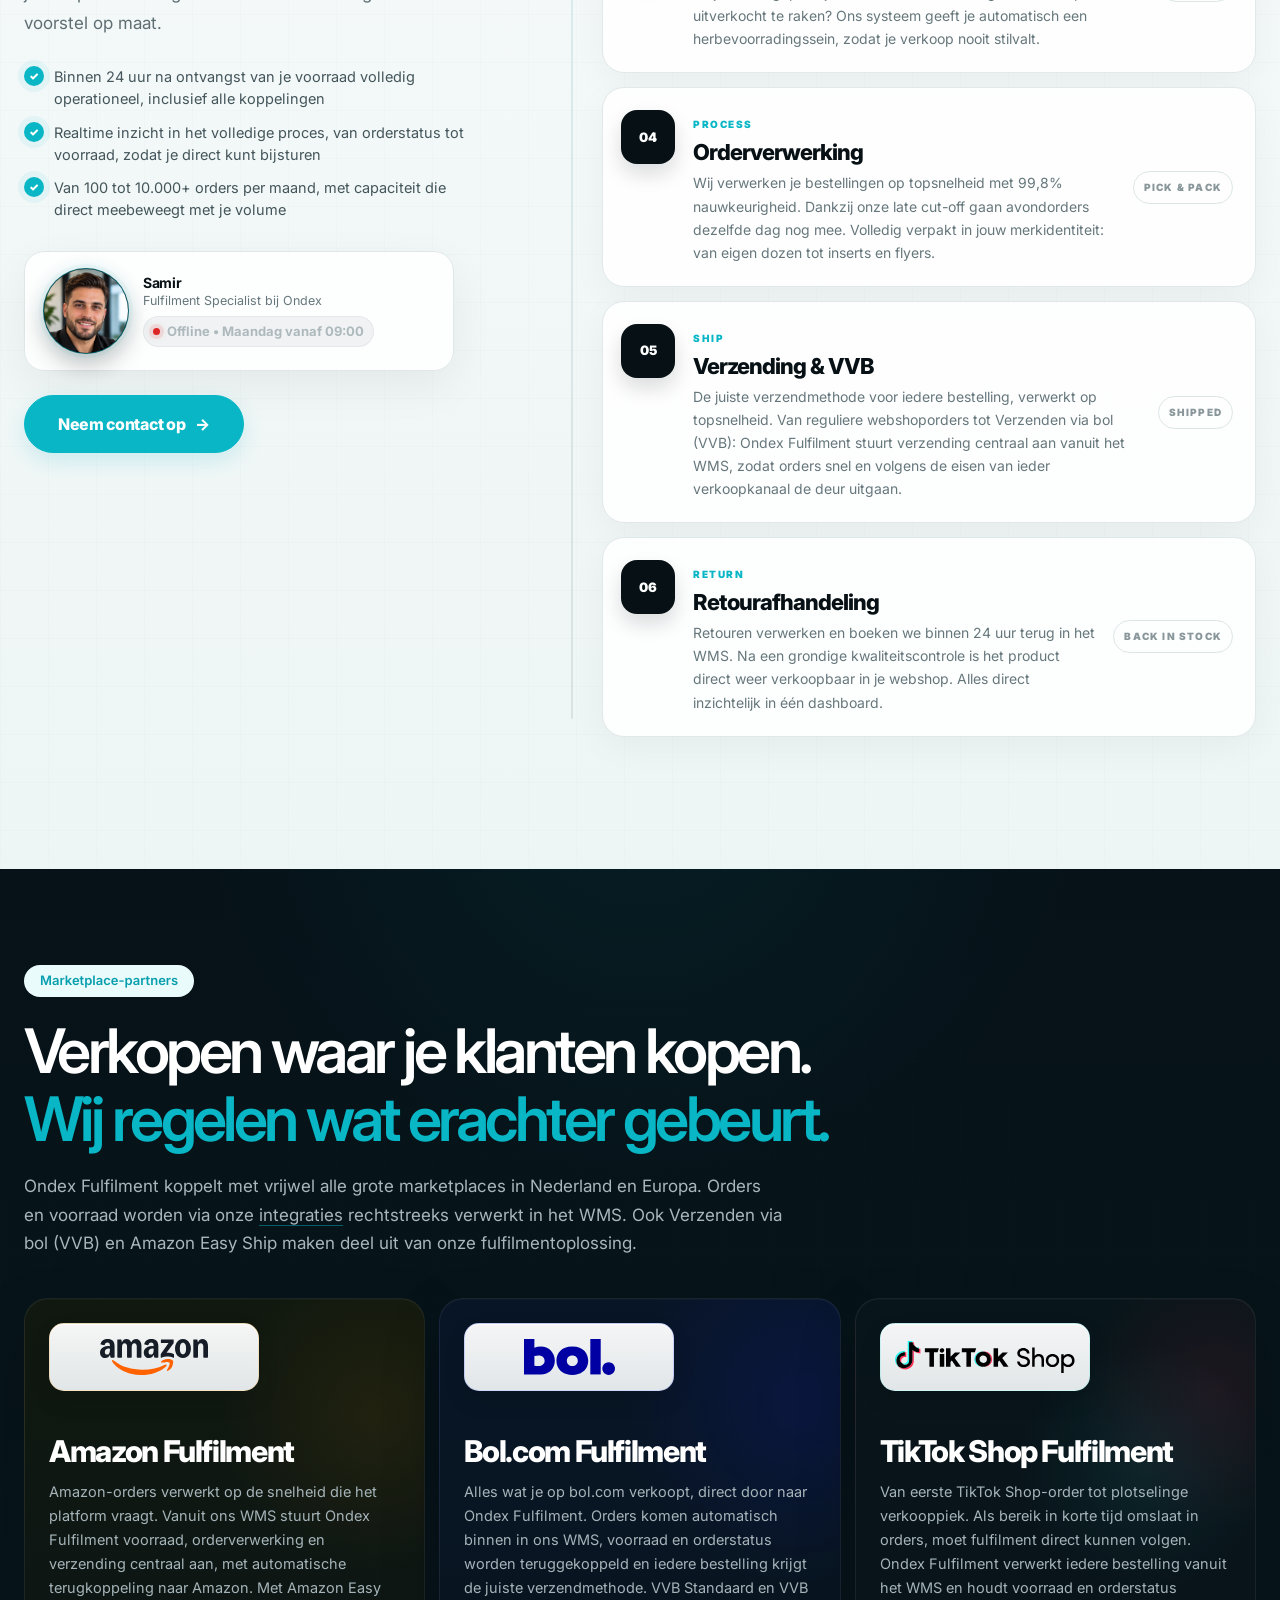
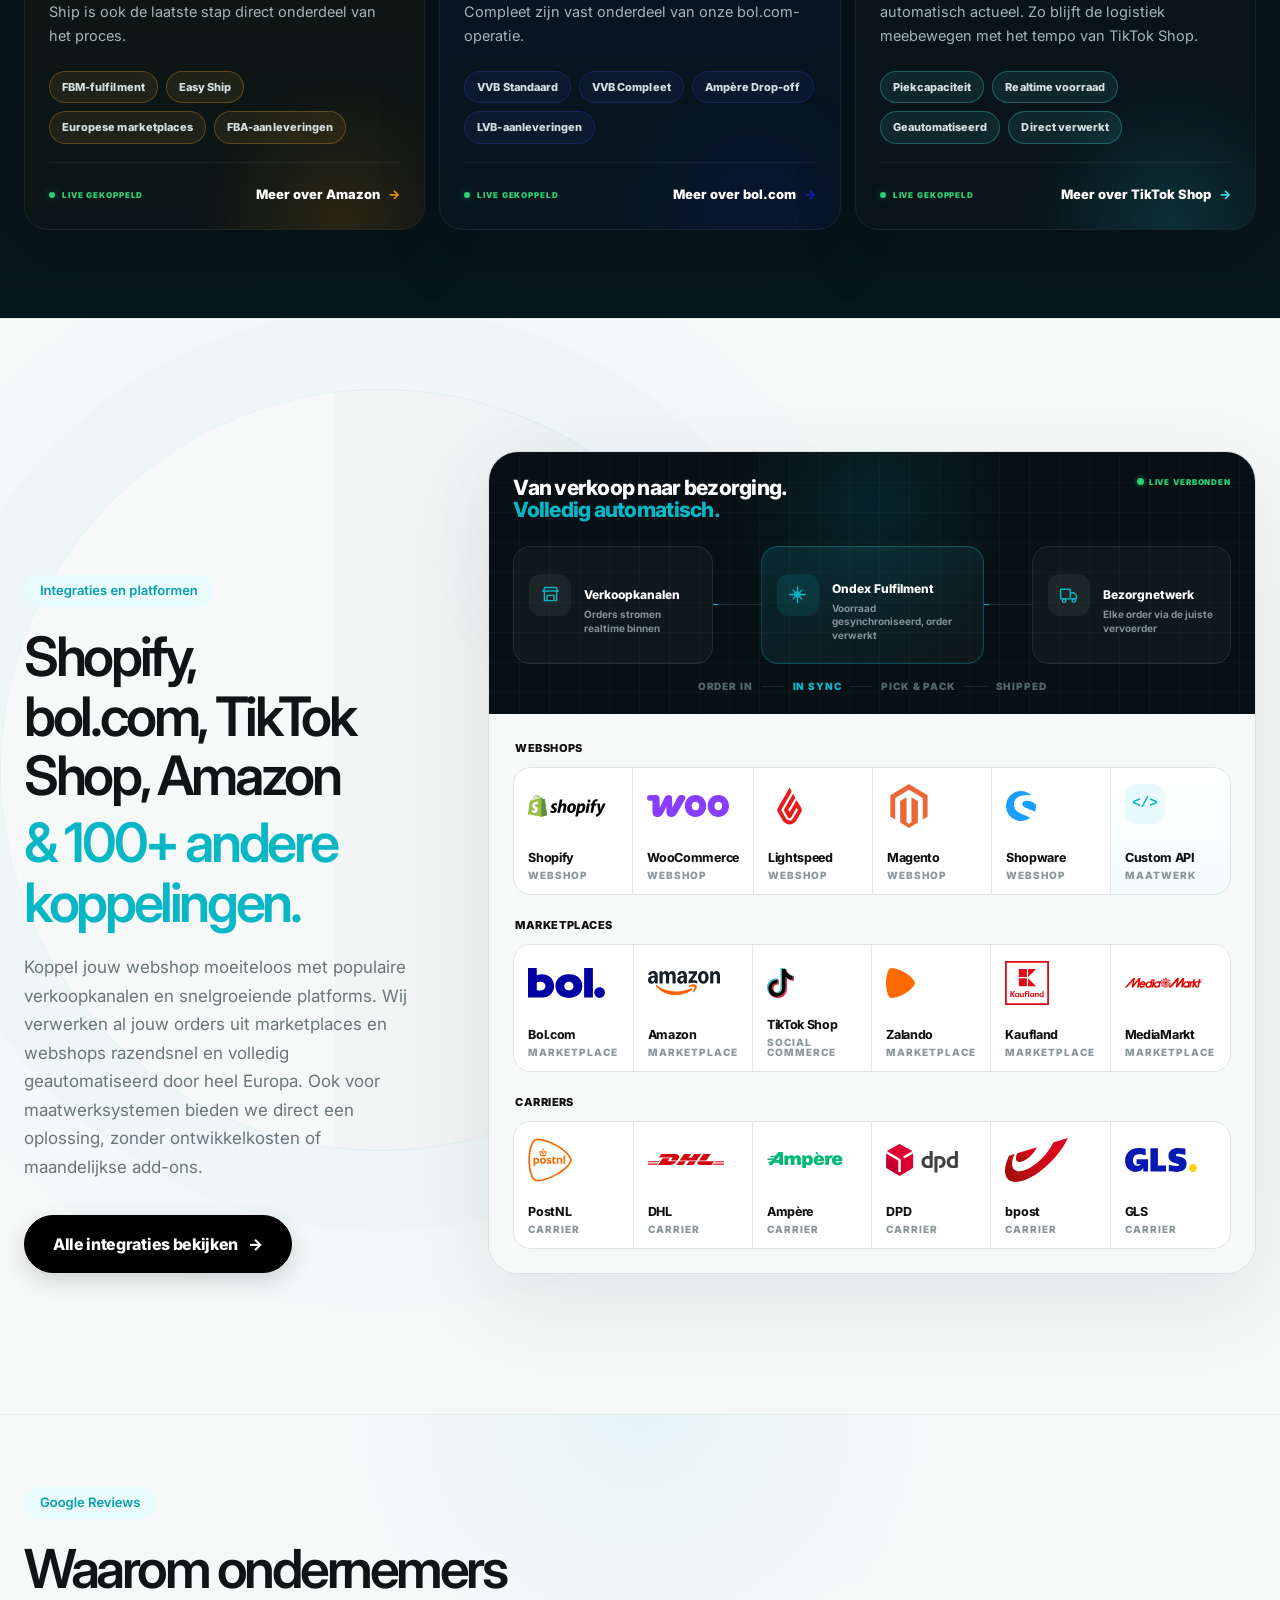
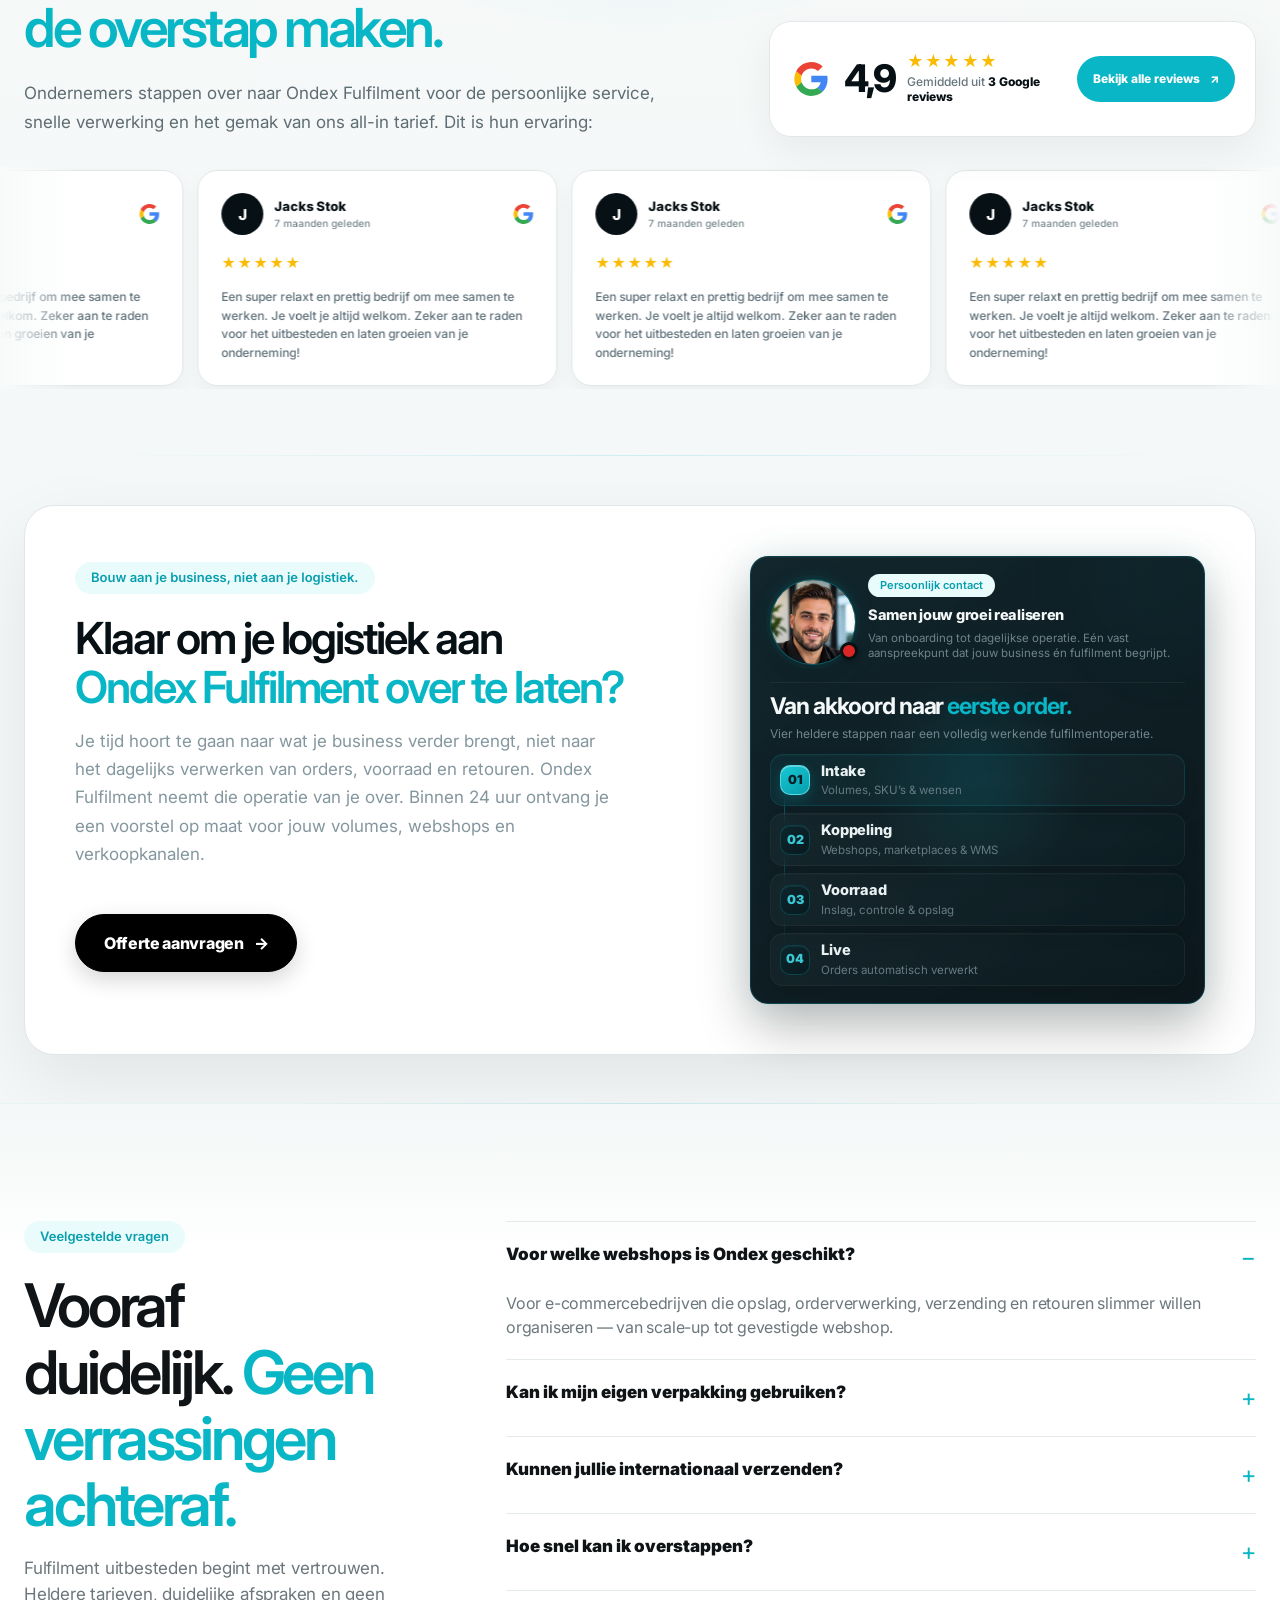
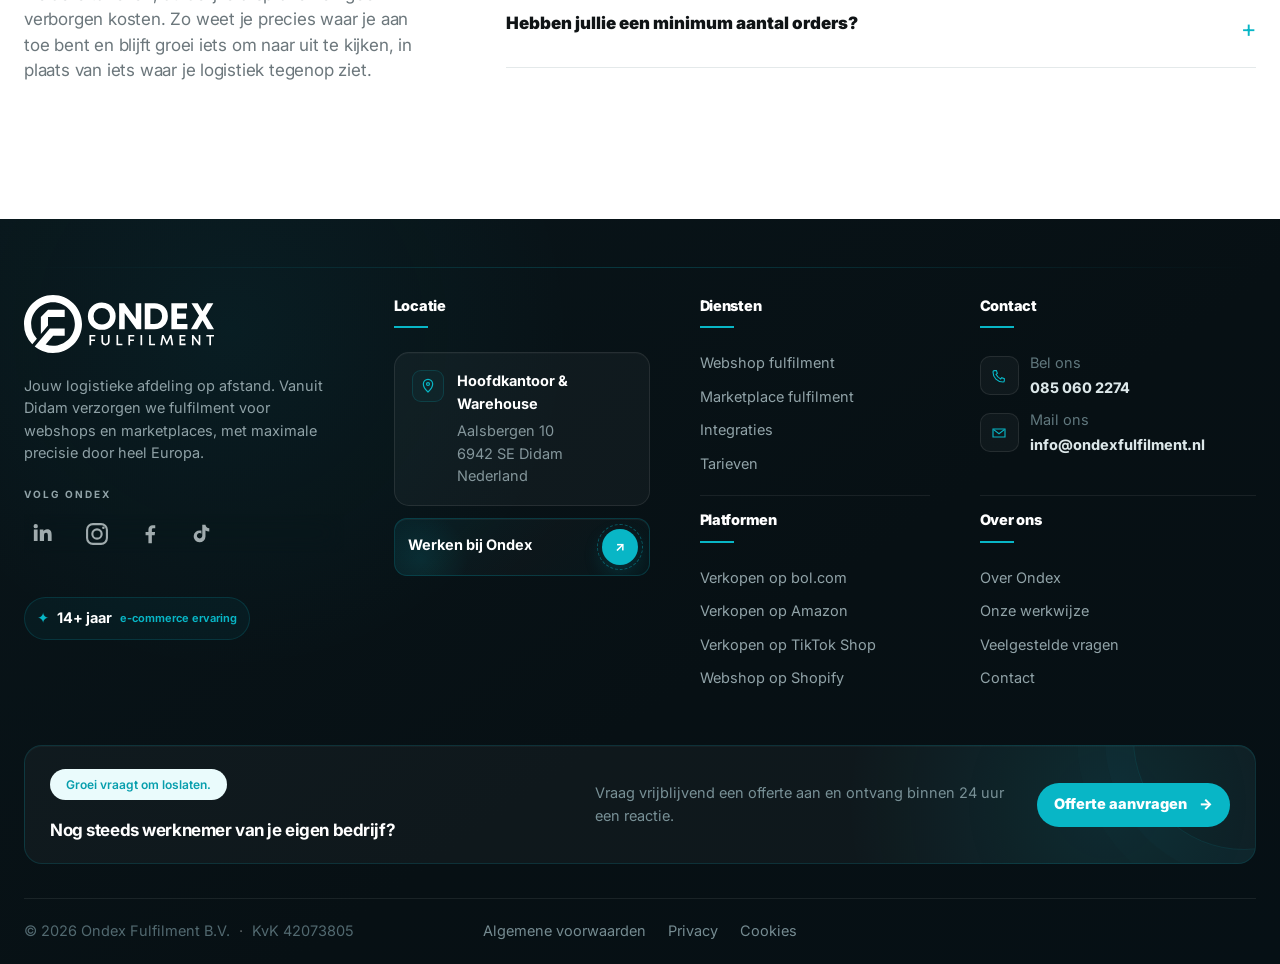
==== commit 5f53e00b: "Consistent designsysteem + widget-fix op alle pagina's - Koppen fix: content-h1 was 16px (shell-typo" ====
--- a/index.html
+++ b/index.html
@@ -7281,8 +7281,10 @@
 html body #support.is-offline .sw-head-copy small,
 html body #support.is-offline .sw-launch-copy small{color:#9aa6ab!important;}
 
-/* Widget: iets meer naar rechts + popup iets hoger (grotere tussenruimte) */
-html body .support-widget{right:14px!important;gap:20px!important;}
+/* Widget: helemaal rechts. Panel absoluut zodat het geen 360px breedte
+   reserveert en de launcher-knop tegen de rechterrand komt. */
+html body .support-widget{right:10px!important;bottom:20px!important;gap:16px!important;align-items:flex-end!important;}
+html body .support-widget > .sw-panel{position:absolute!important;right:0!important;left:auto!important;top:auto!important;bottom:calc(100% + 16px)!important;margin:0!important;}
 
 /* Widget verbergen zodra de footer in beeld is, zodat hij de footerlinks
    en de 'Offerte aanvragen'-knop niet langer overlapt/blokkeert */
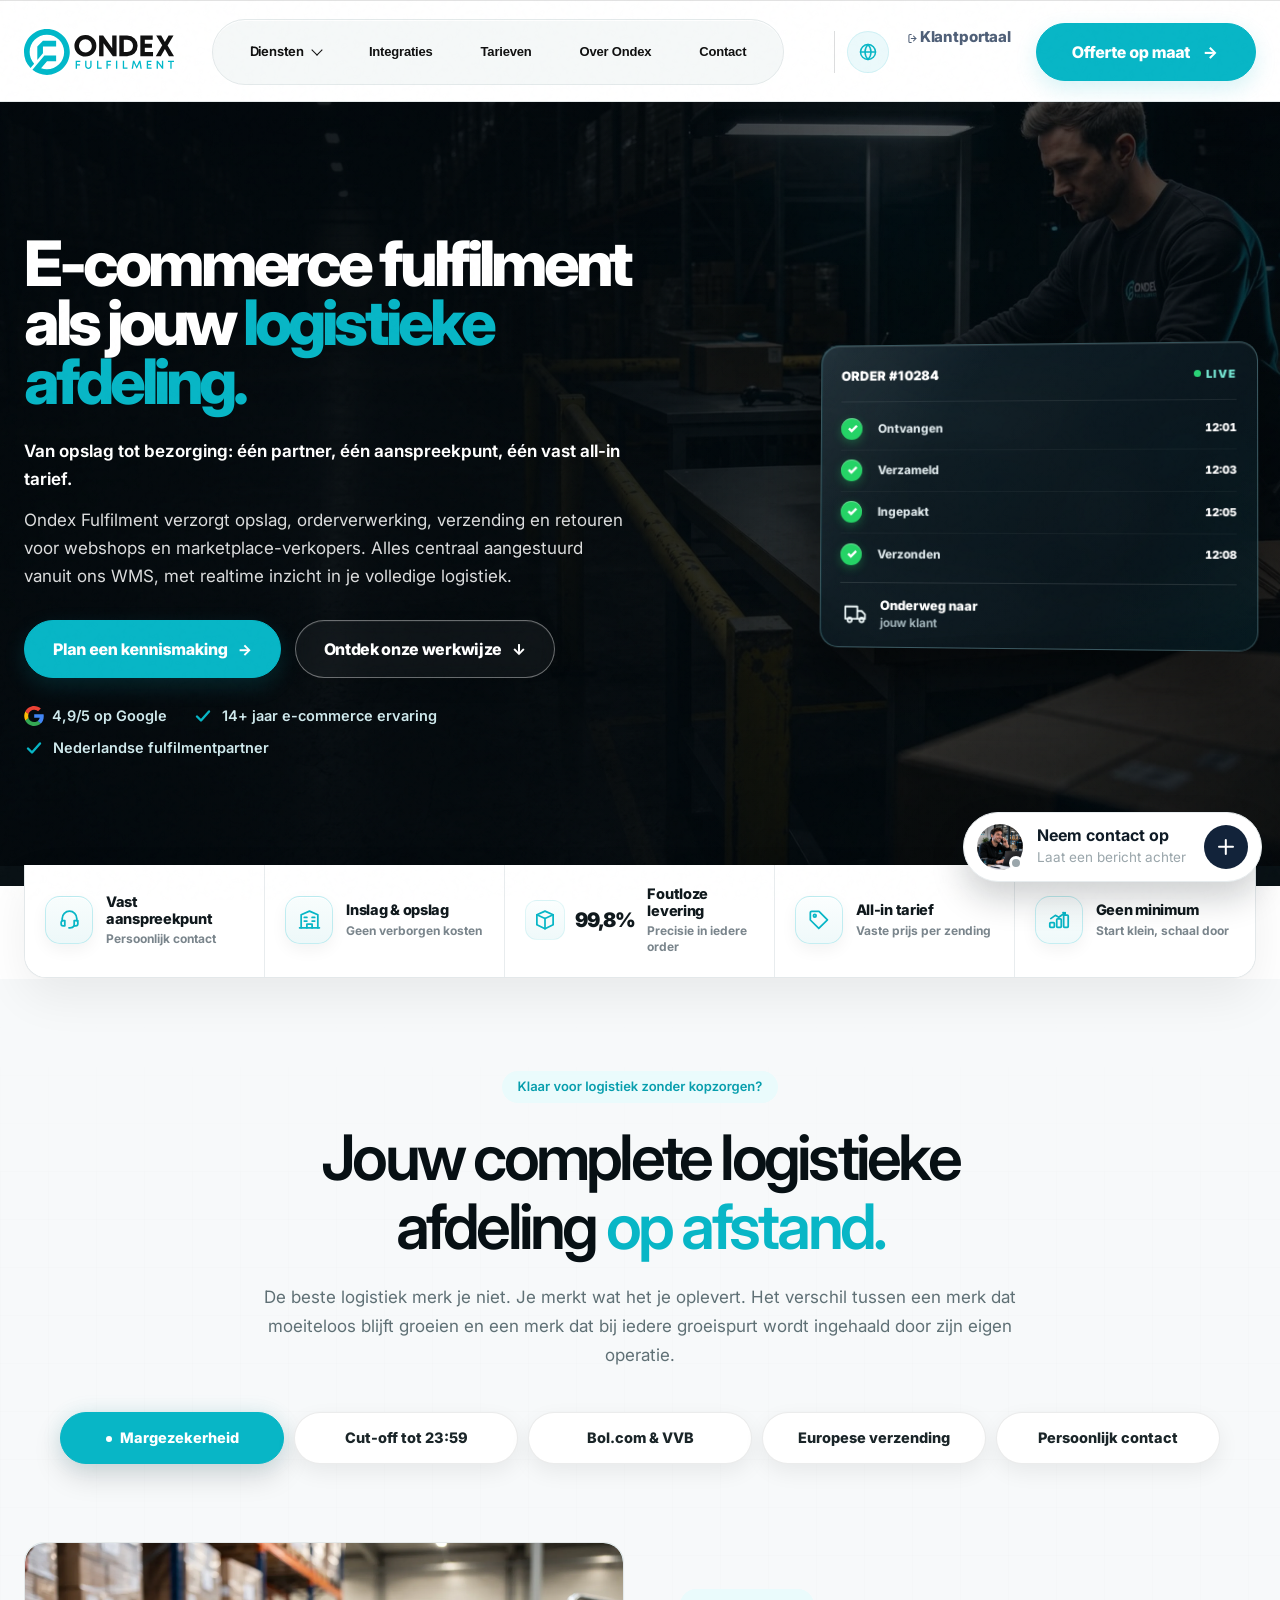
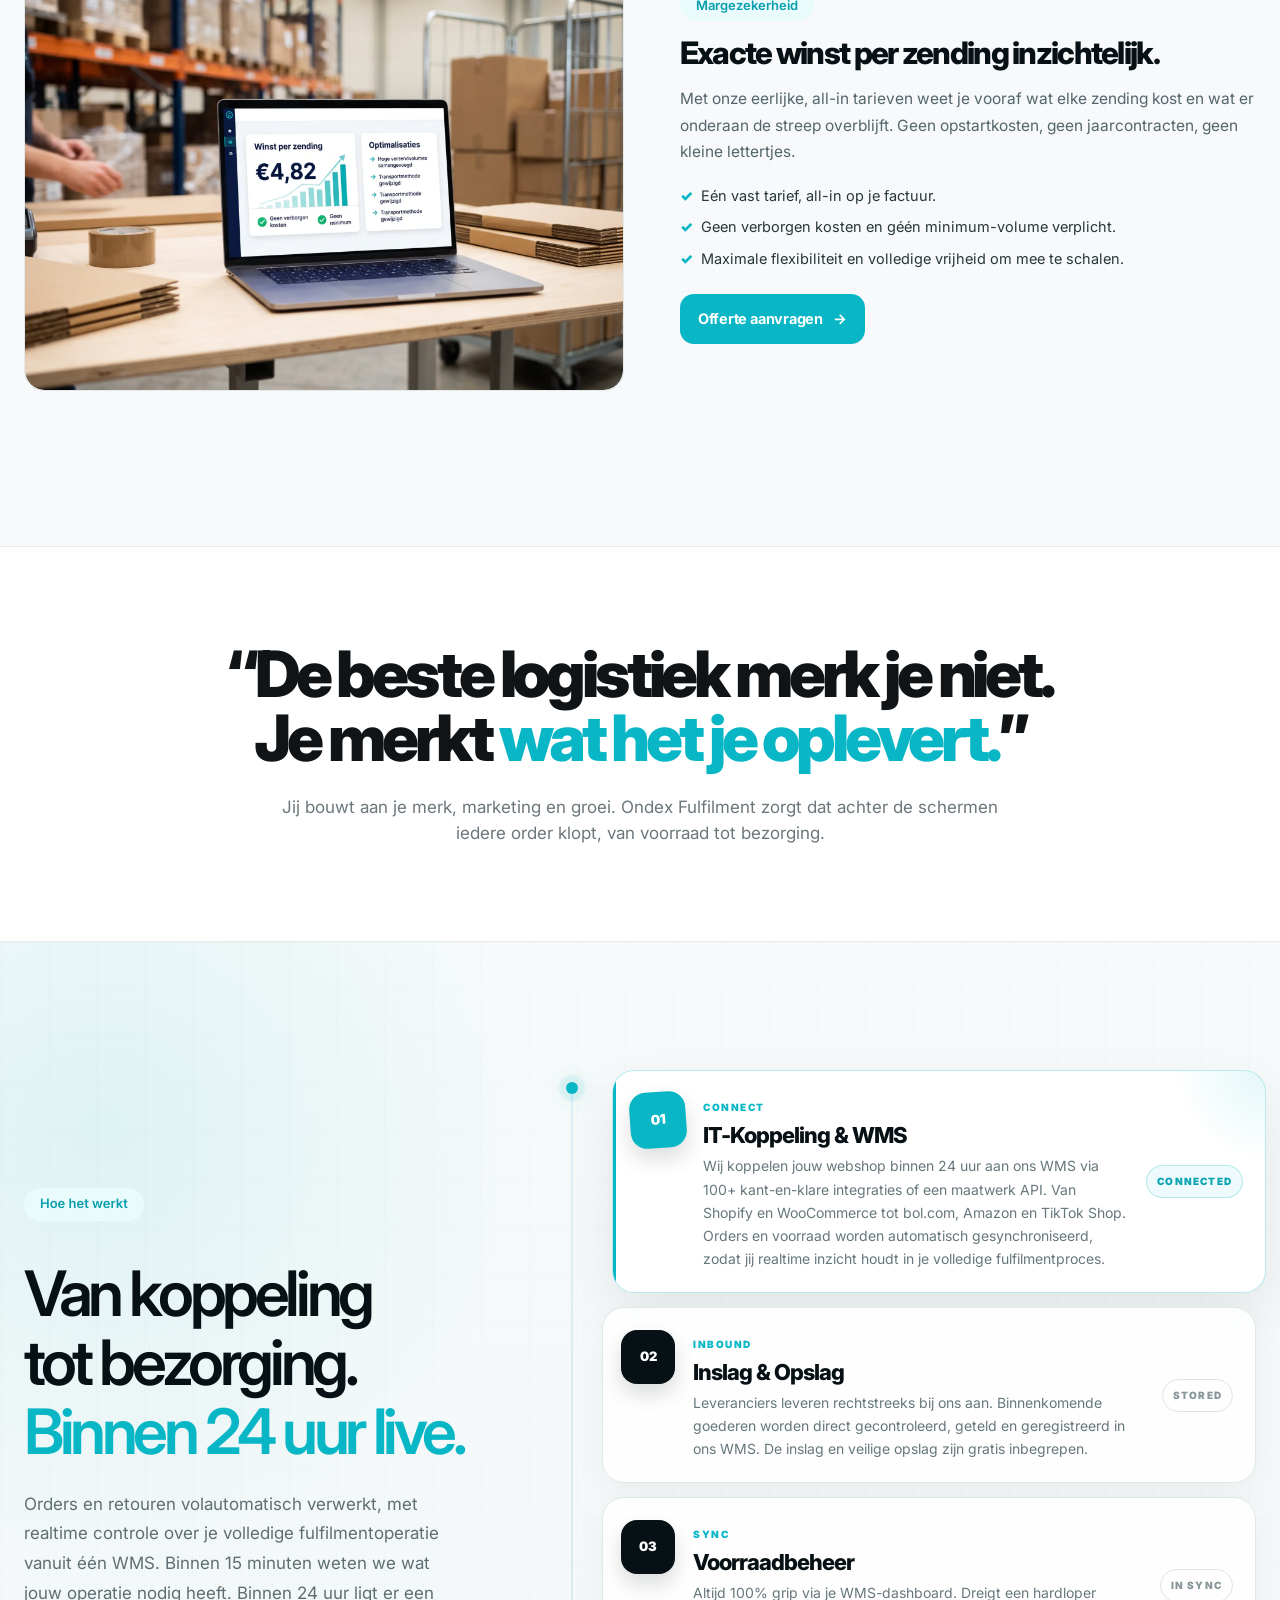
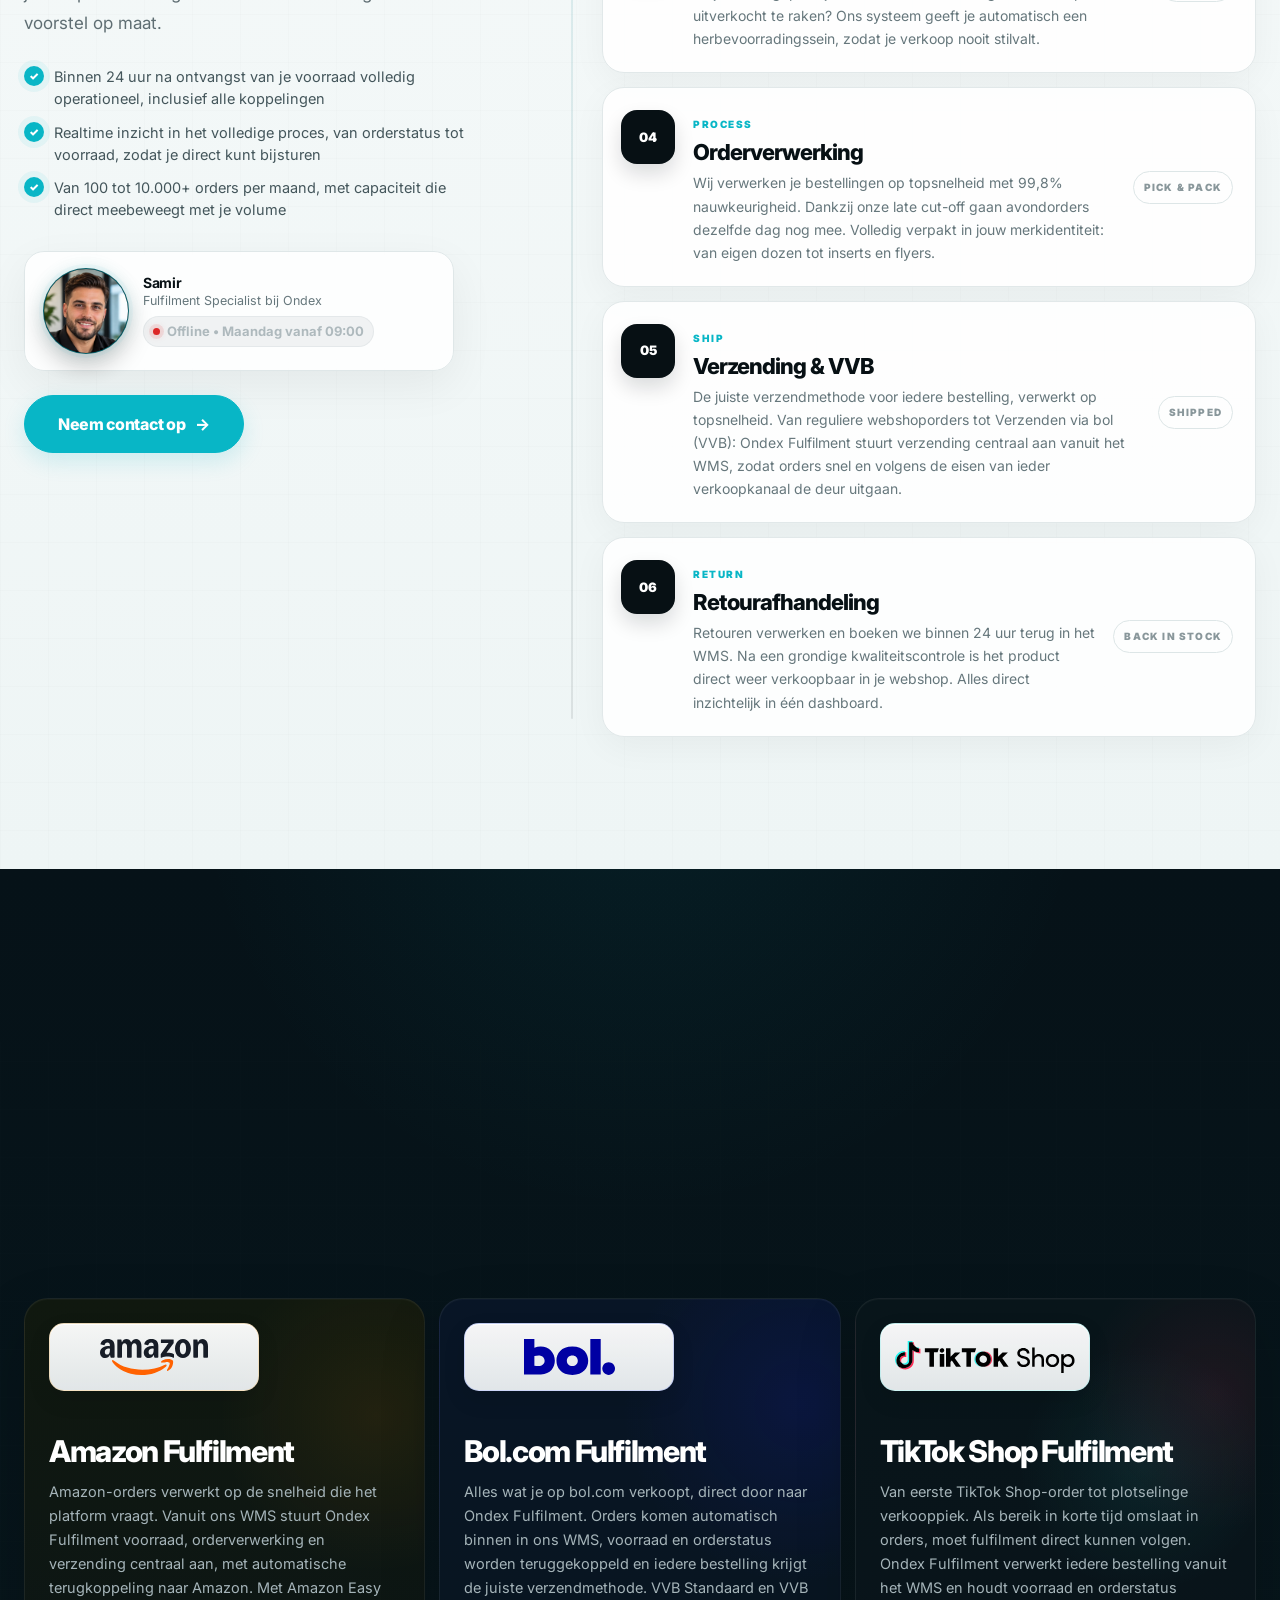
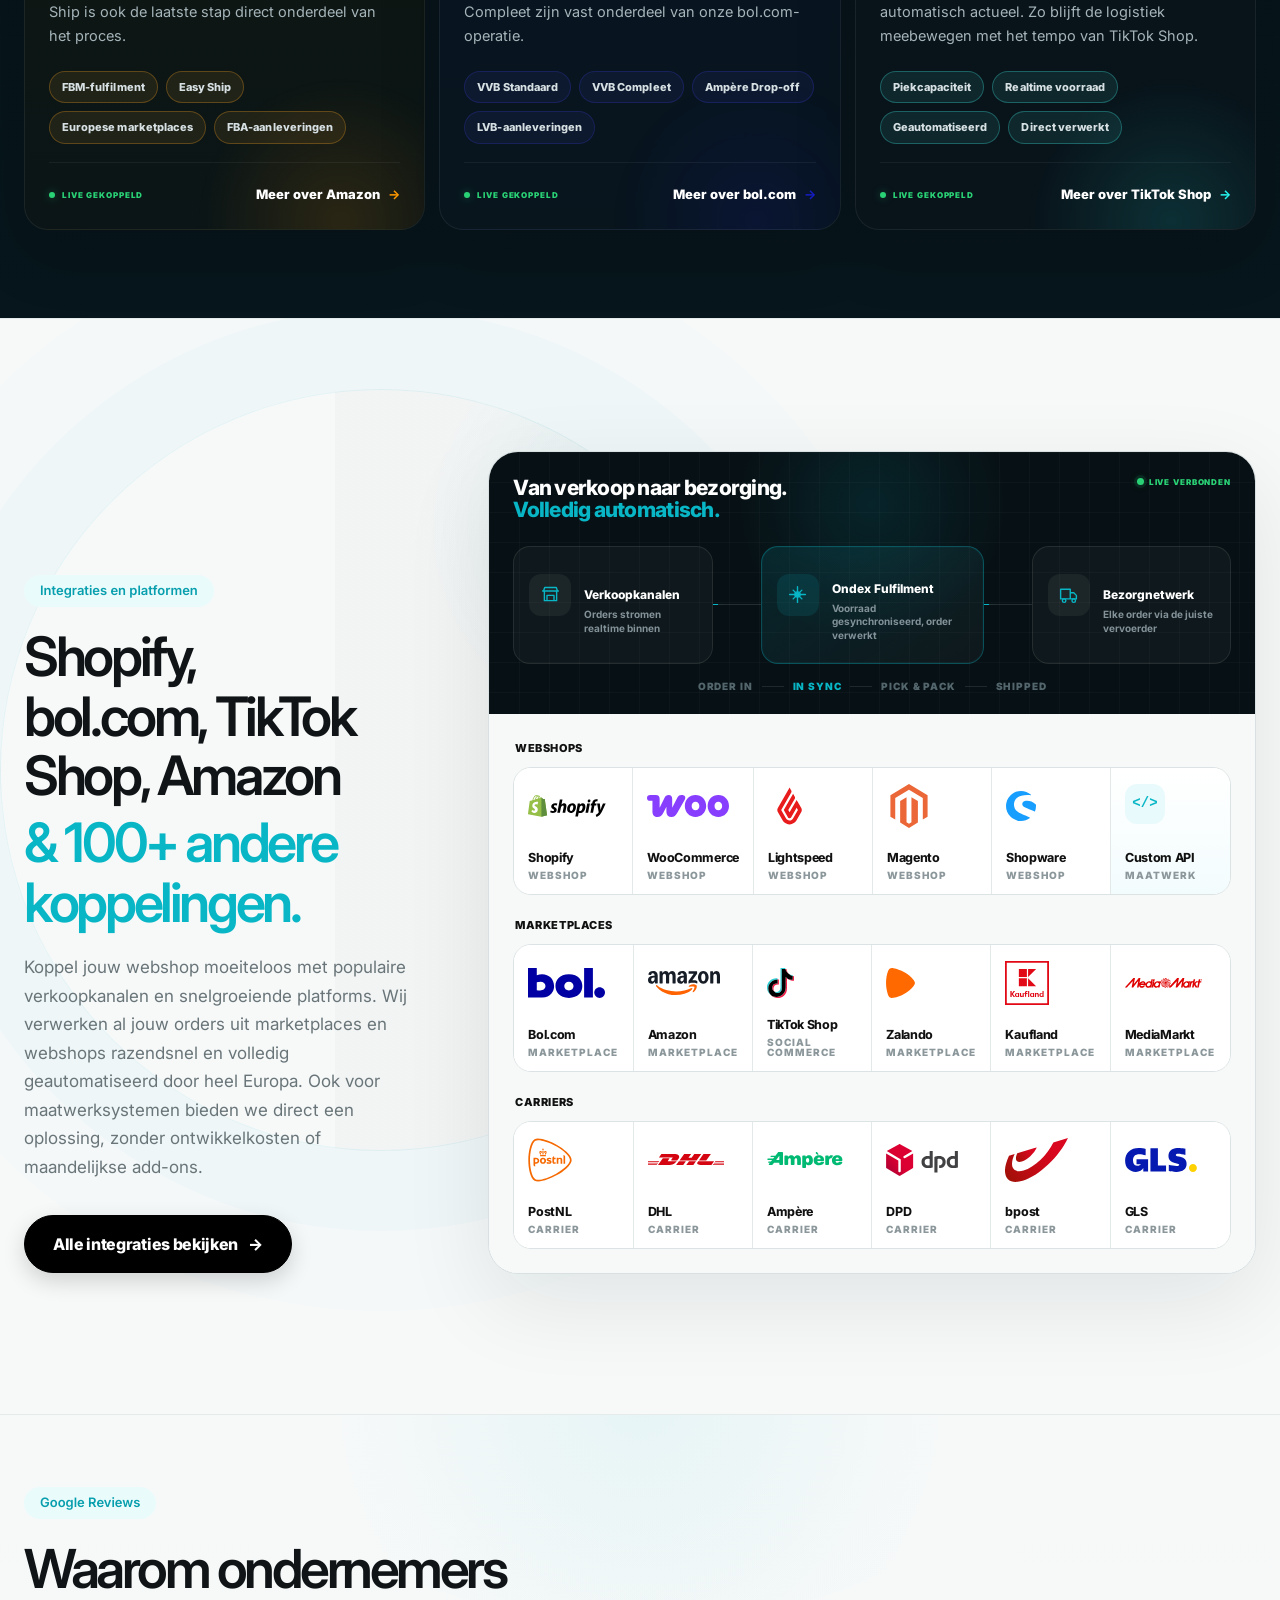
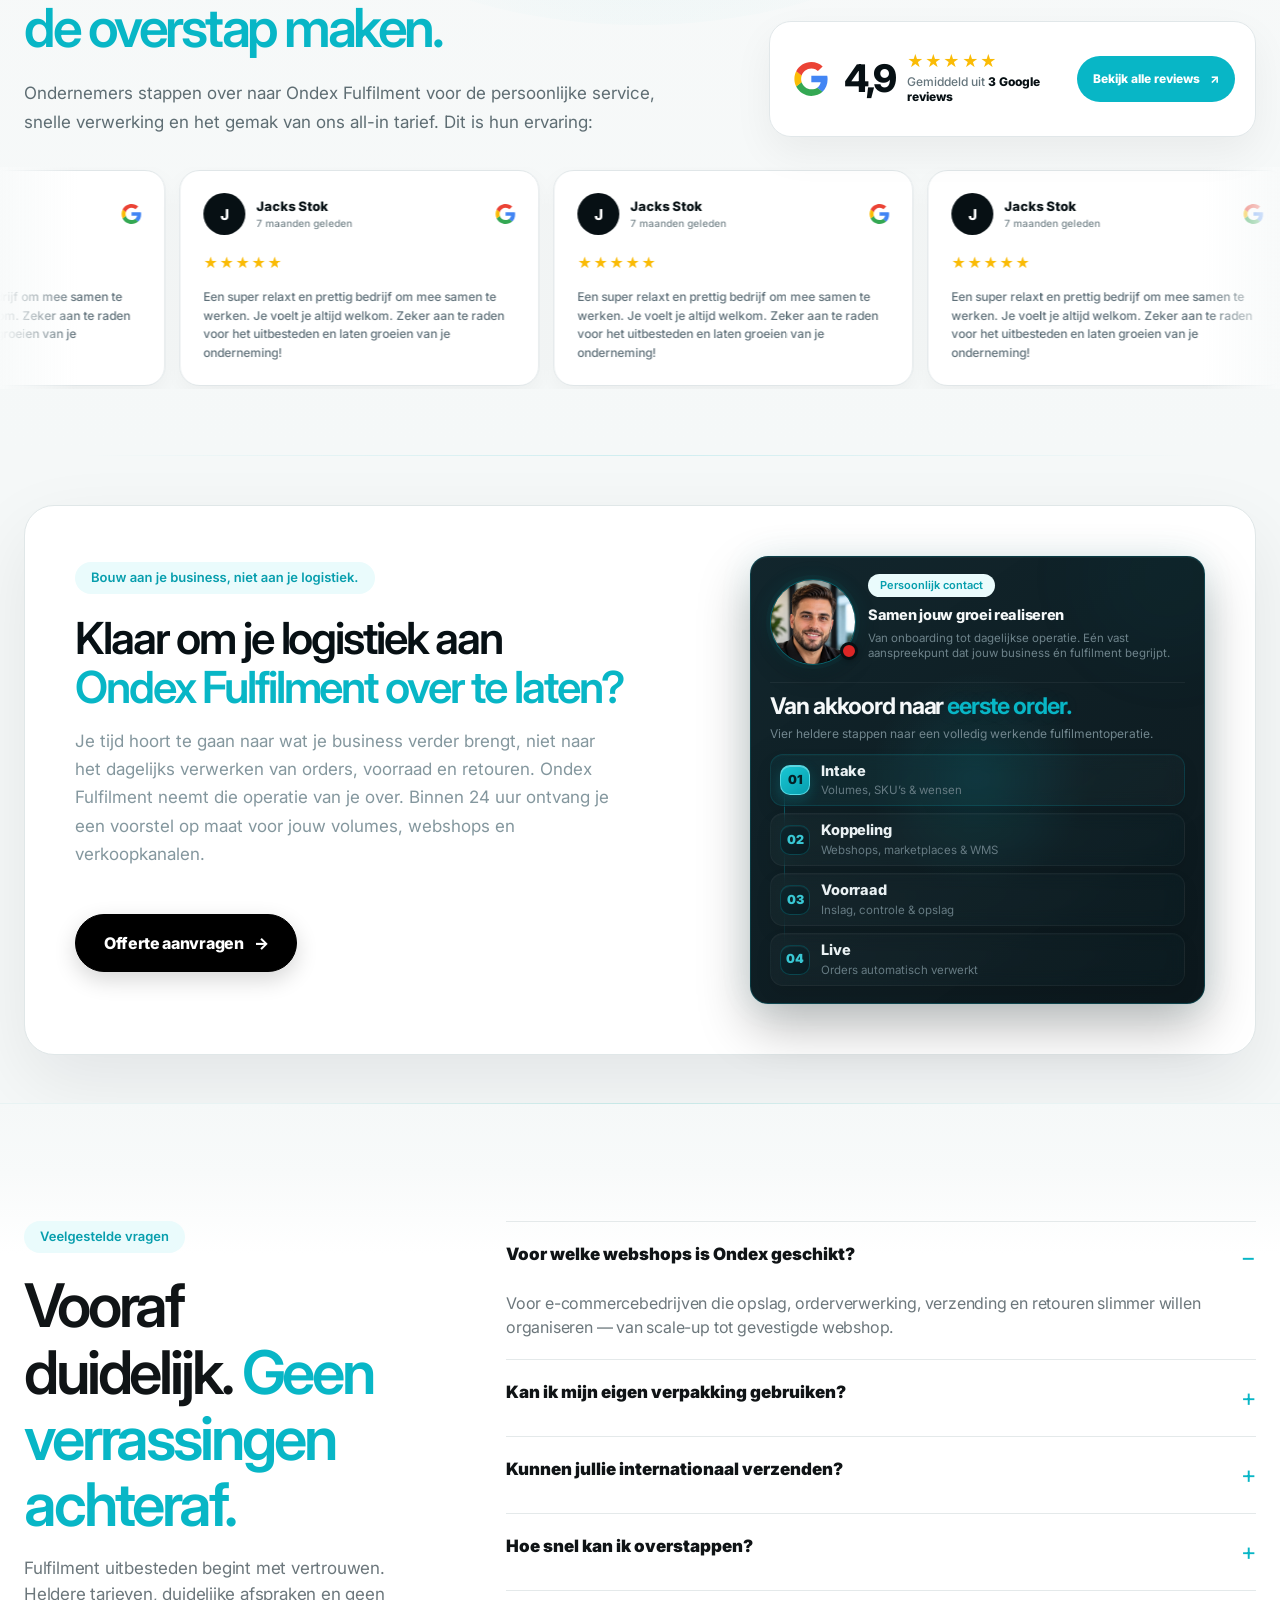
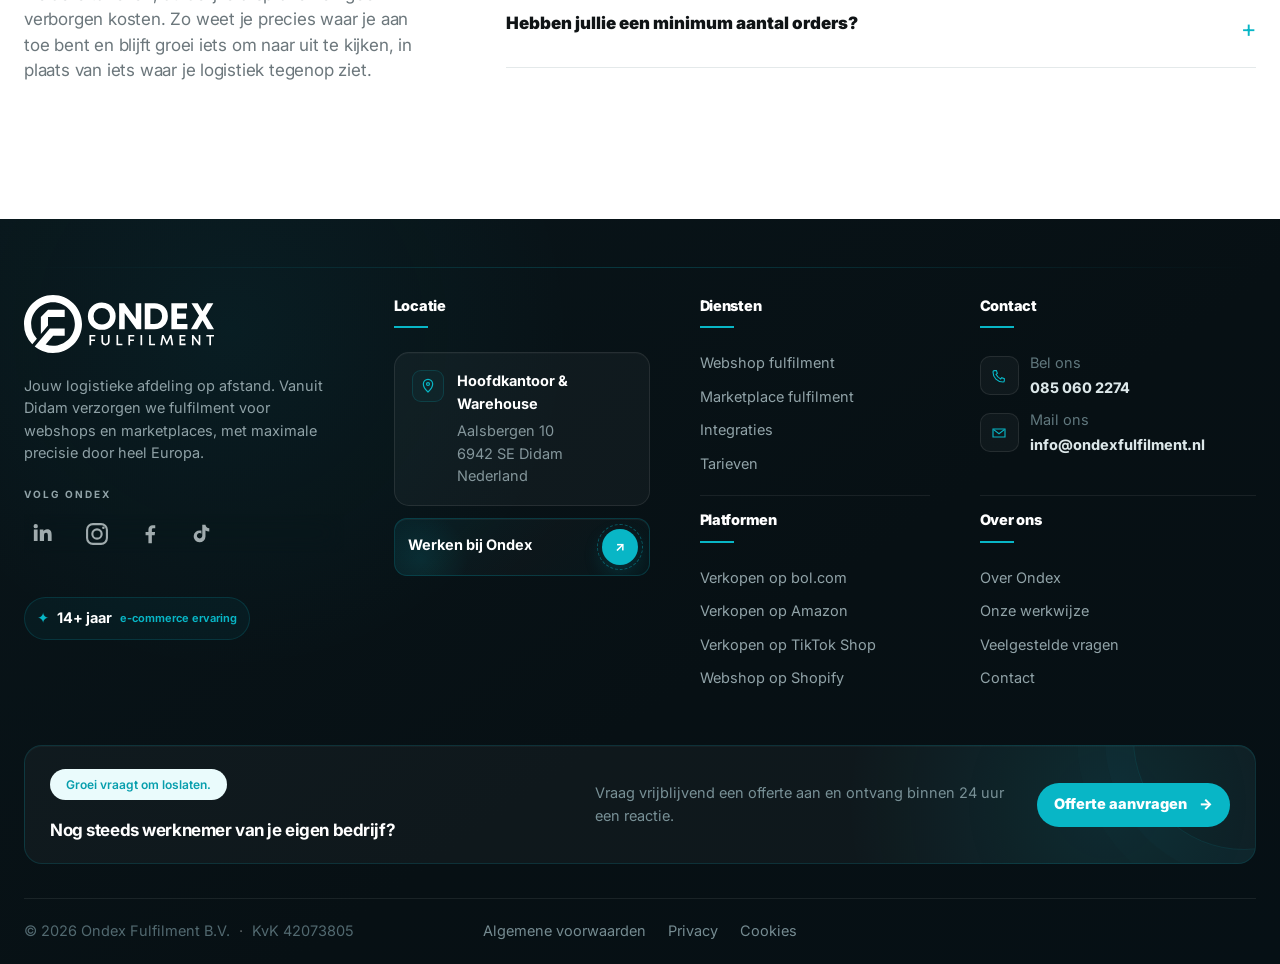
==== commit c18b6675: "Hero-achtergrondvideo op de homepage - trim-0-7708.mp4 gecomprimeerd van 7MB/7Mbps naar 1MB (H.264, " ====
--- a/index.html
+++ b/index.html
@@ -7100,7 +7100,15 @@
 /* Hero: nieuwe cinematic achtergrond */
 html body .hero-bg{
   background:url("assets/images/hero-bg.png") center center/cover no-repeat!important;
-}
+  overflow:hidden!important;
+}
+/* Hero: achtergrondvideo achter de overlay (tekstcontrast blijft) */
+html body .hero-video{
+  position:absolute!important;inset:0!important;width:100%!important;height:100%!important;
+  object-fit:cover!important;object-position:center 42%!important;display:block!important;
+  pointer-events:none!important;
+}
+@media(max-width:760px){html body .hero-video{display:none!important;}}
 
 /* Contact-widget in referentie-stijl (horizontale pill + uitklappaneel) */
 html body .support-widget{
@@ -7365,7 +7373,11 @@
 </header>
 <main>
 <section class="hero" id="top">
-  <div class="hero-bg" aria-hidden="true"></div>
+  <div class="hero-bg" aria-hidden="true">
+    <video class="hero-video" autoplay muted loop playsinline preload="auto" poster="assets/video/ondex-hero-poster.jpg">
+      <source src="assets/video/ondex-hero.mp4" type="video/mp4">
+    </video>
+  </div>
   <div class="hero-overlay" aria-hidden="true"></div>
 
   <div class="container hero-inner">
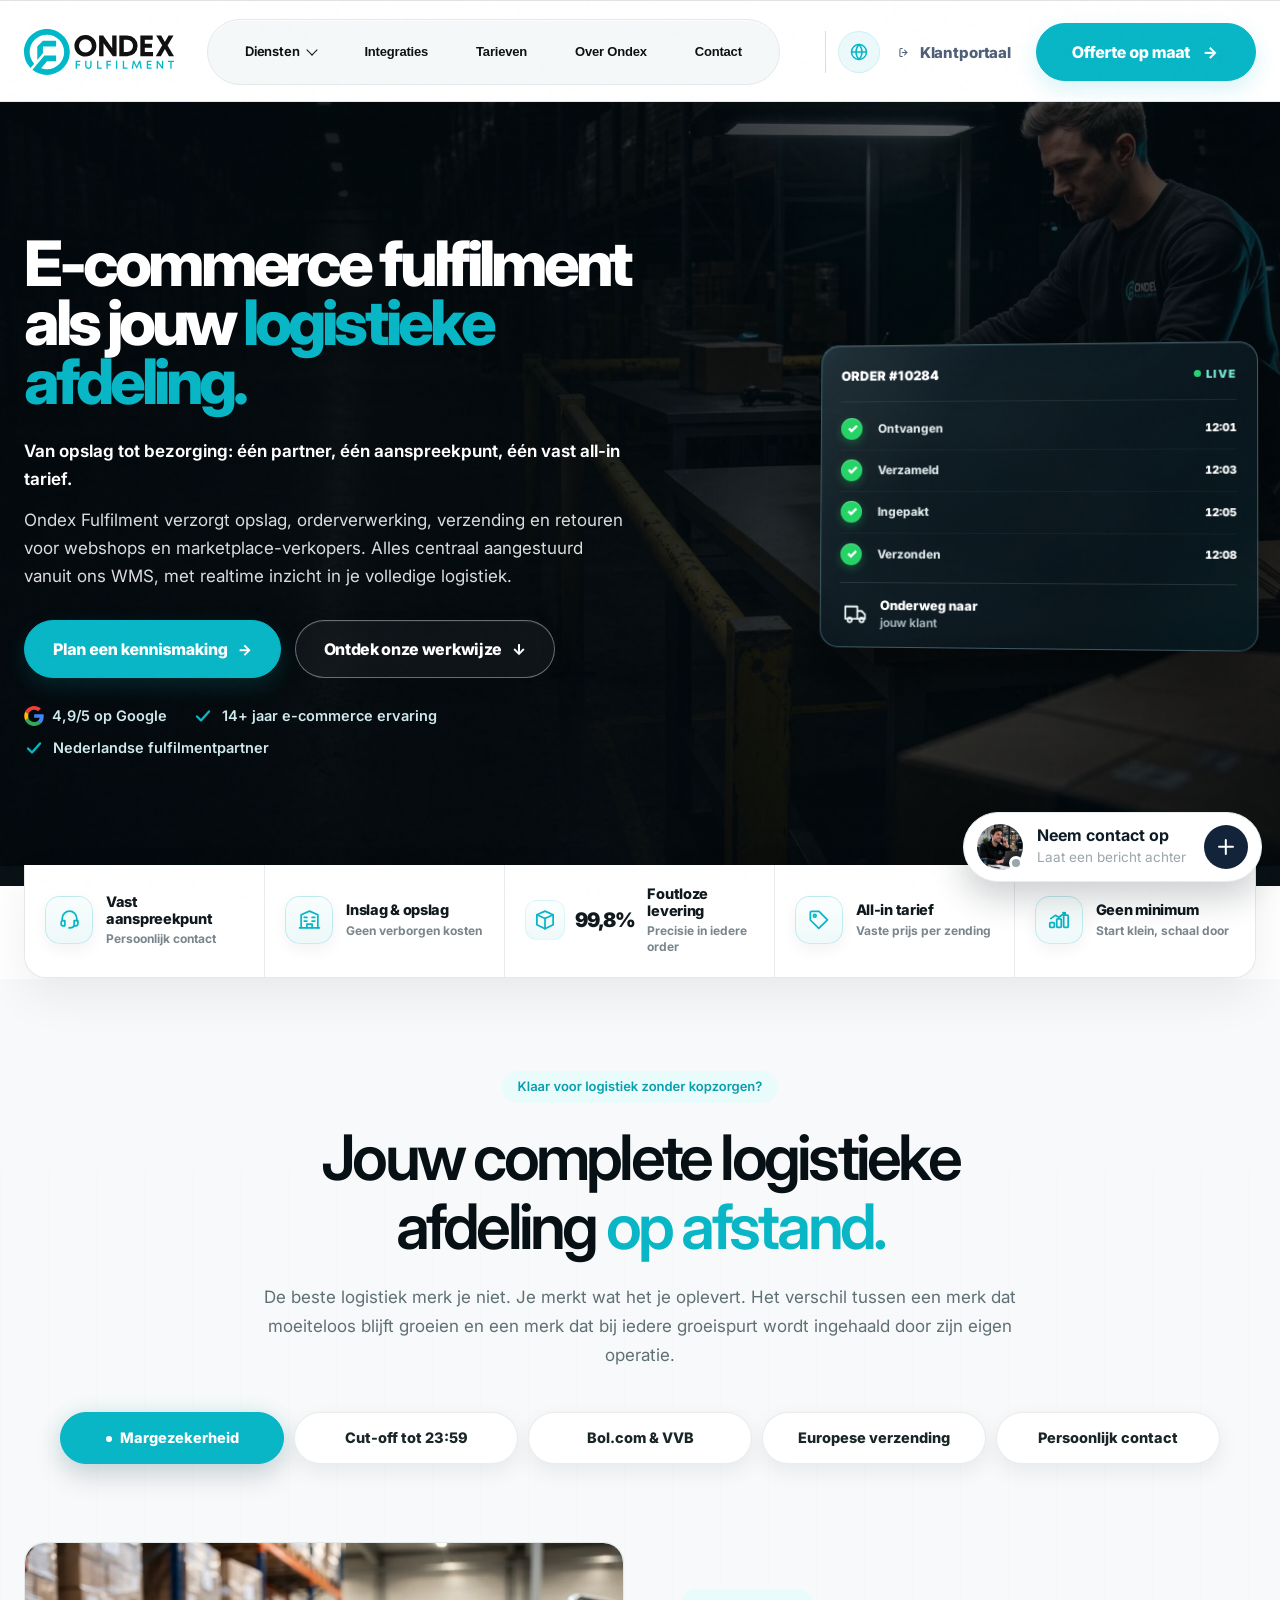
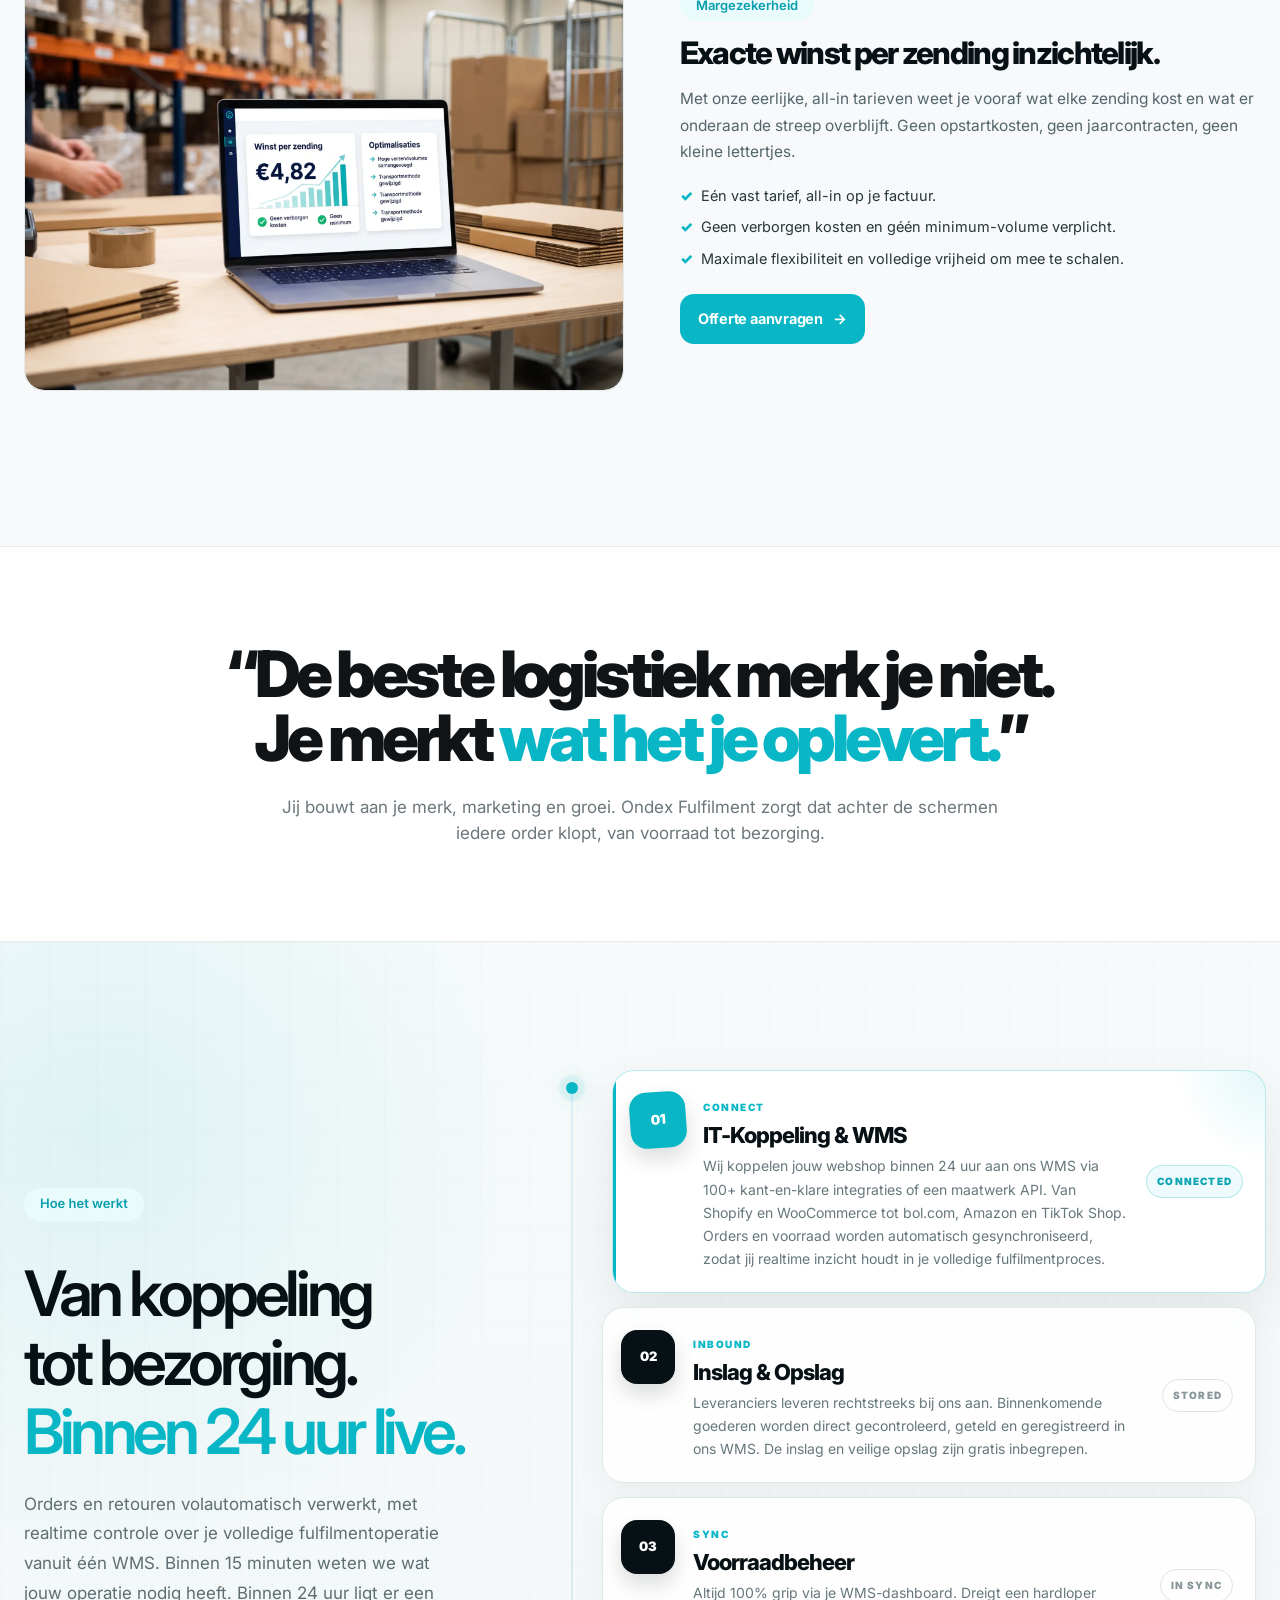
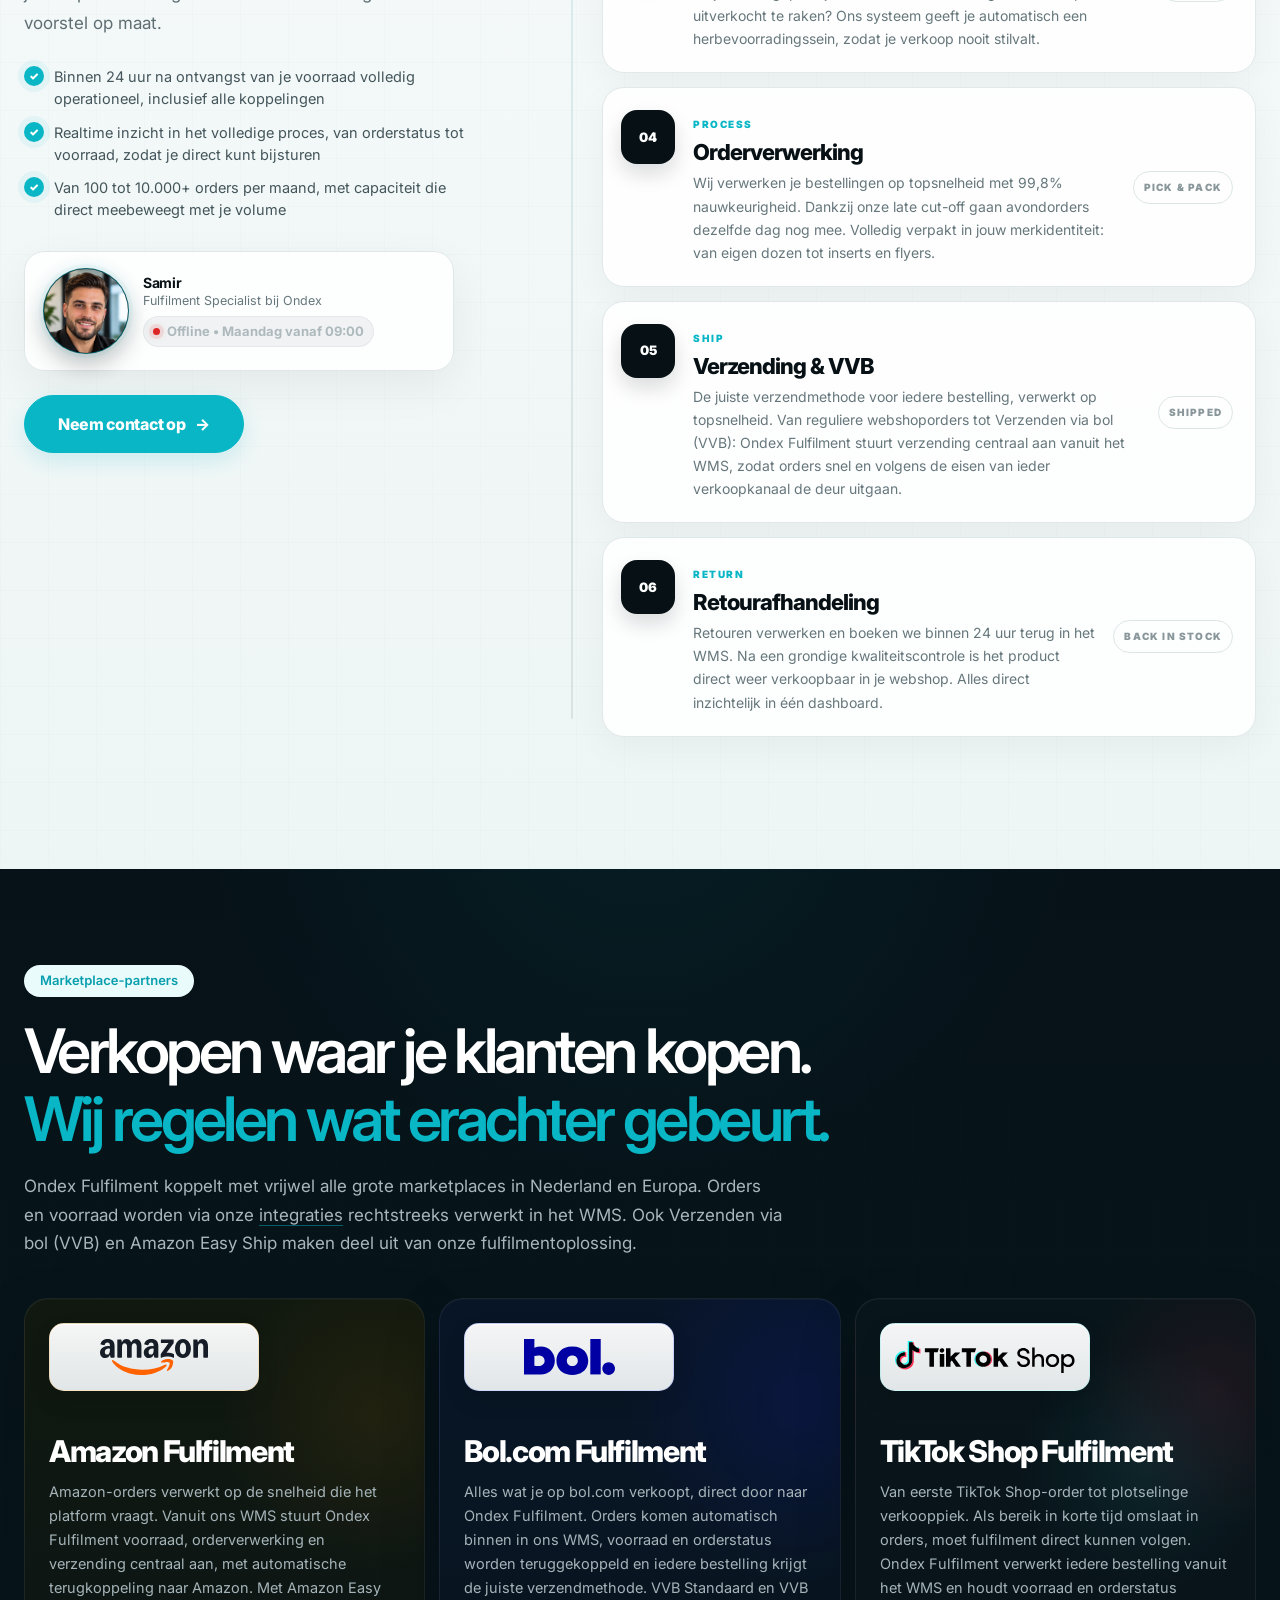
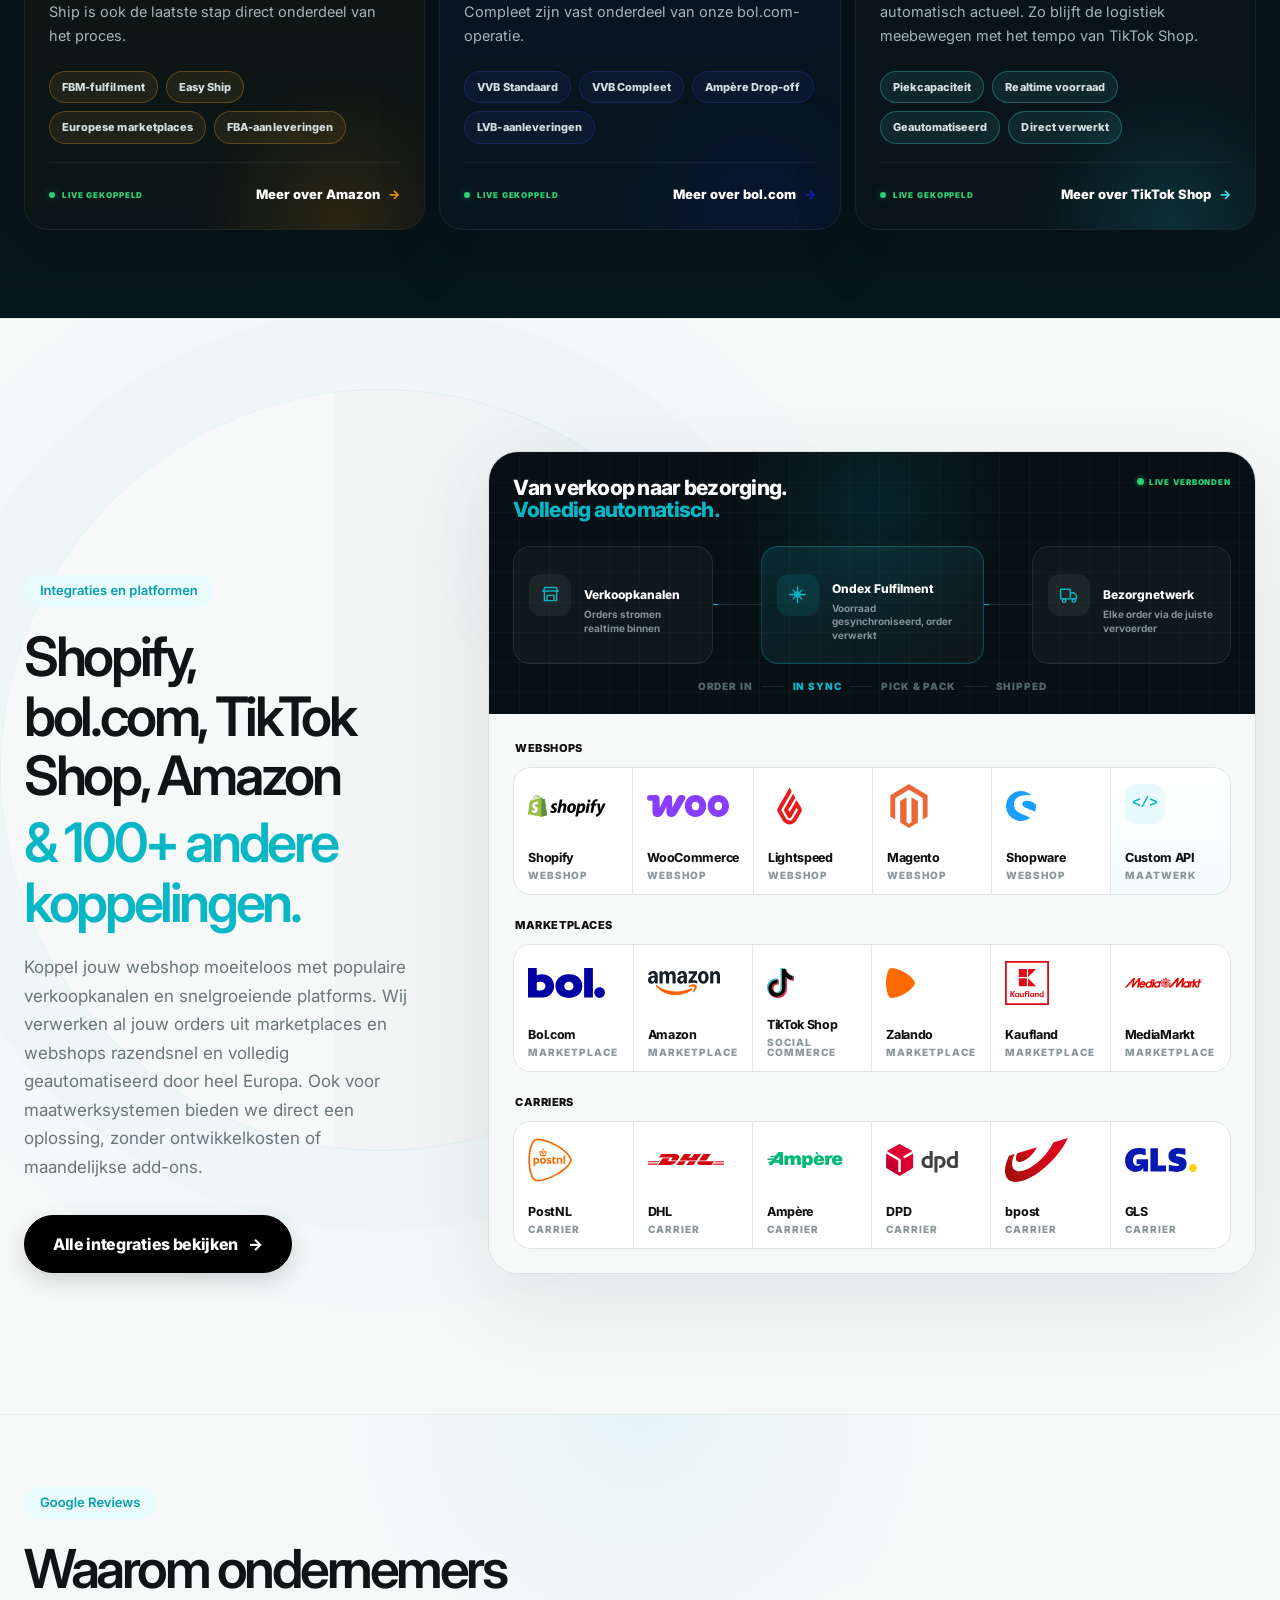
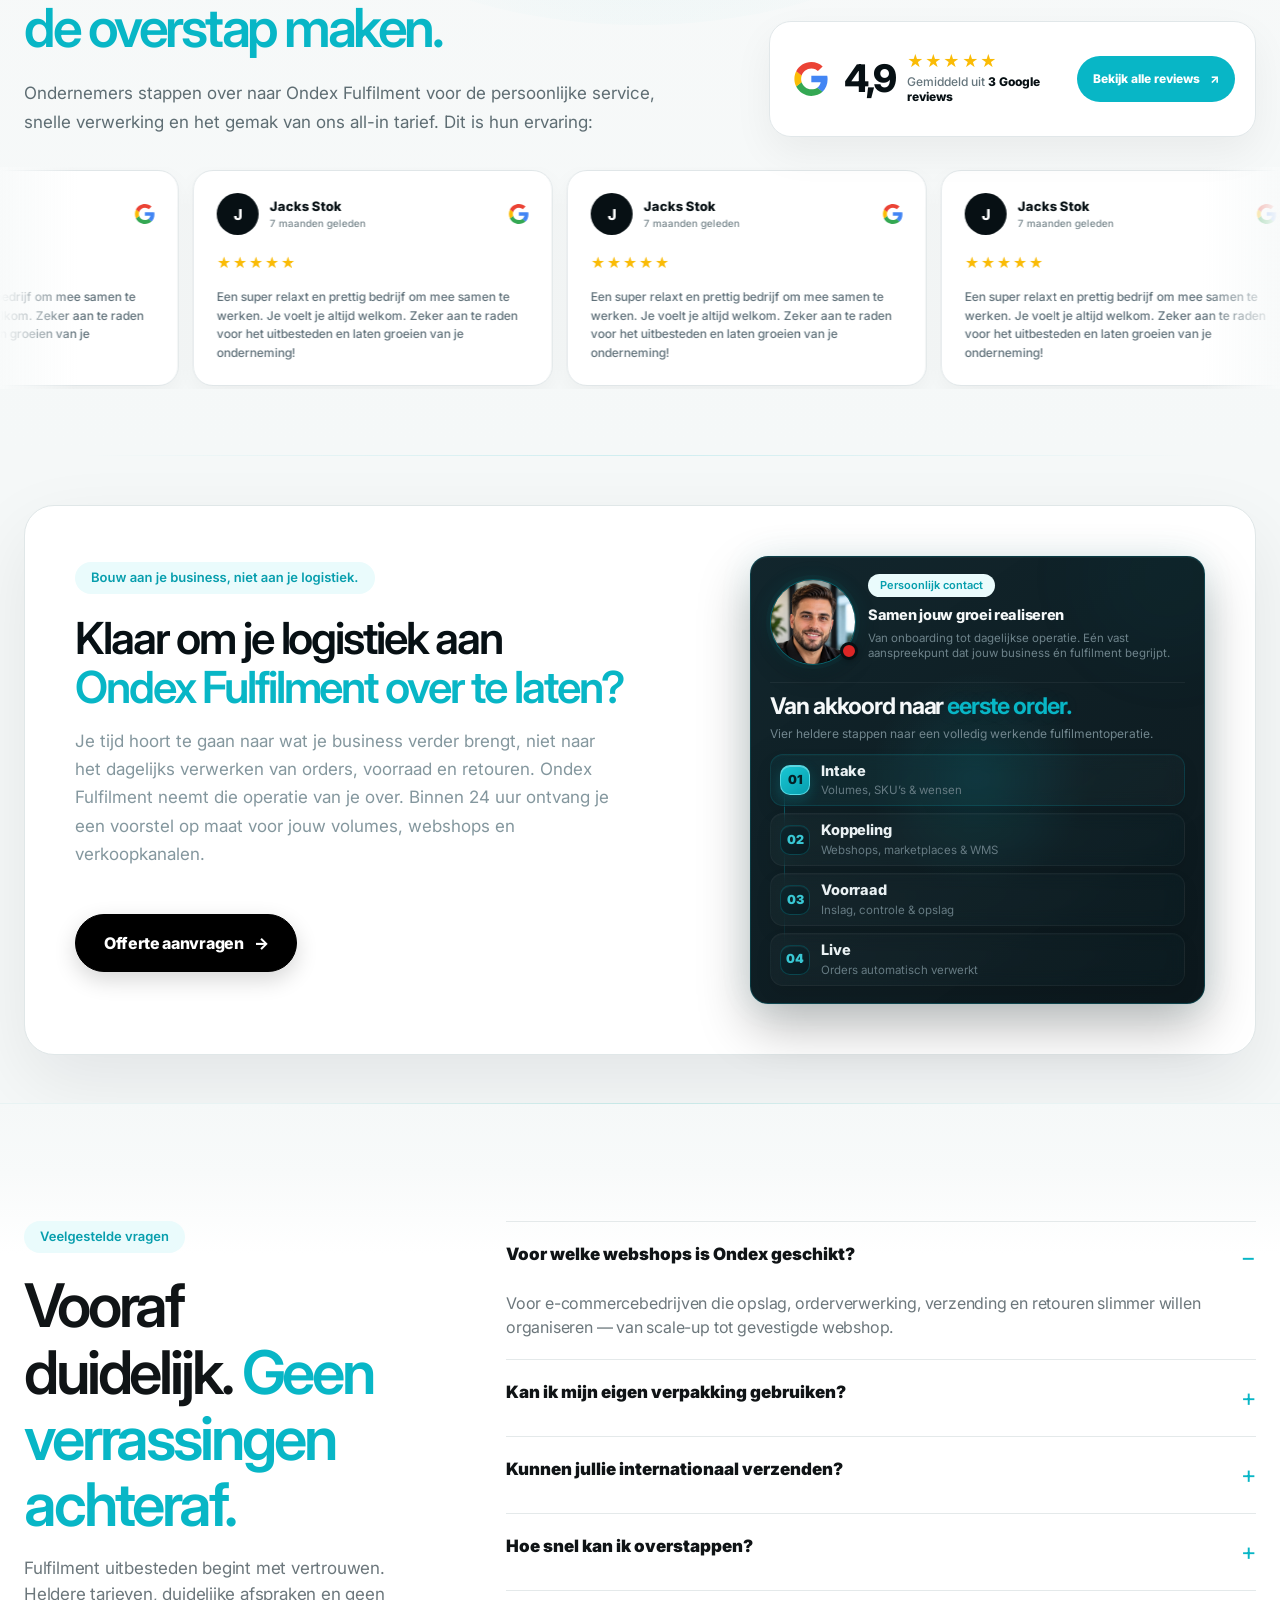
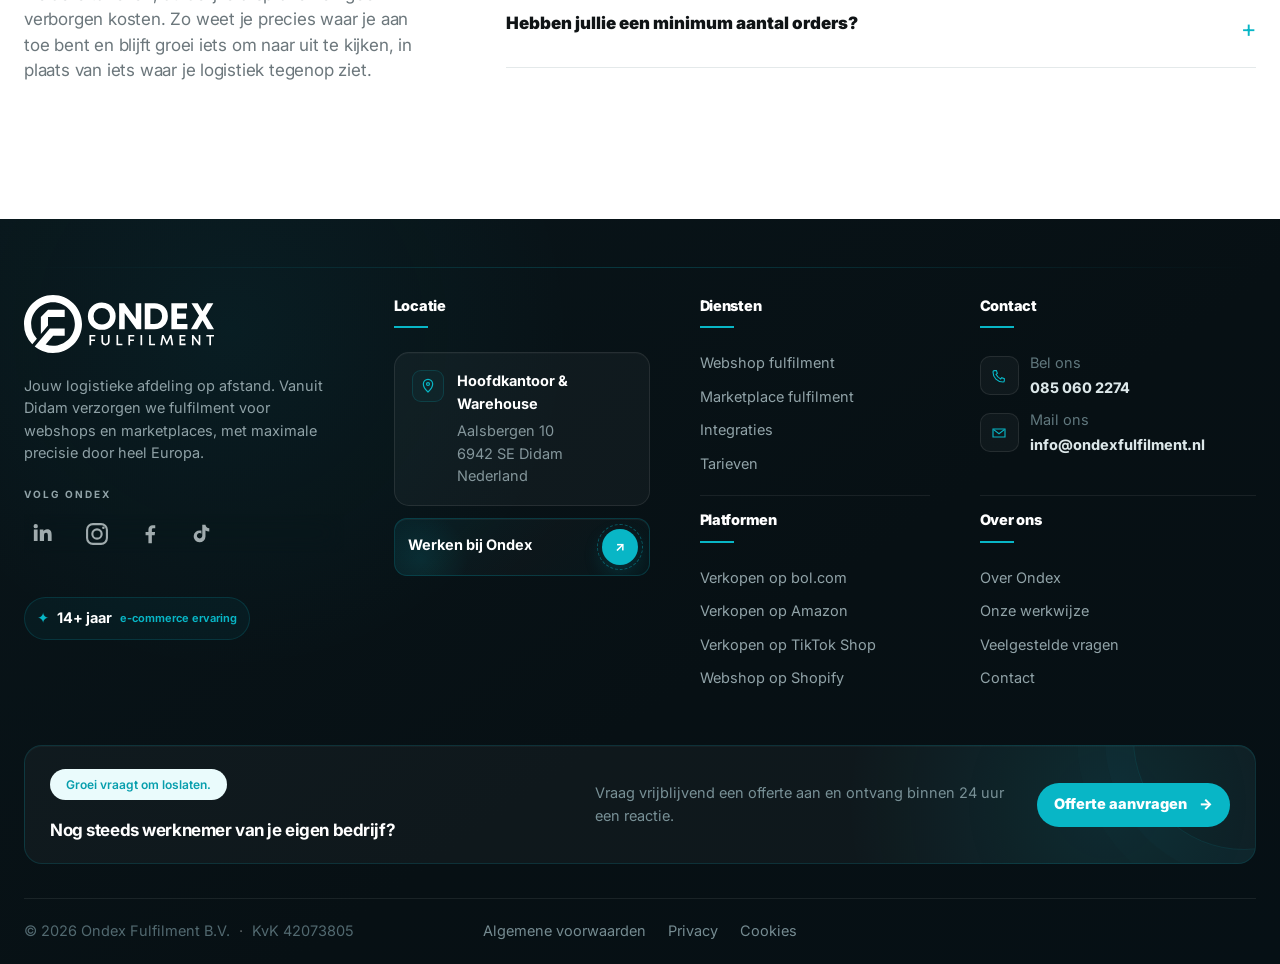
==== commit de9cd57c: "WCAG-fixes, blauwe highlights, Klantportaal-uitlijning + scroll-animaties - WCAG: donkere content-se" ====
--- a/index.html
+++ b/index.html
@@ -7251,10 +7251,10 @@
   html body .hero-order-3d:hover{transform:translateY(-4px)!important;}
 }
 
-/* Klantportaal-knop: grotere tekst + volledig ronde radius */
-html body .actions > .portal-mini{width:auto!important;min-width:0!important;height:46px!important;padding:0 18px!important;border-radius:999px!important;}
-html body .actions > .portal-mini svg{width:19px!important;height:19px!important;flex:0 0 19px!important;}
-html body .actions > .portal-mini span{font-size:15px!important;}
+/* Klantportaal-knop: grotere tekst + volledig ronde radius + nette uitlijning icoon/tekst */
+html body .actions > .portal-mini{width:auto!important;min-width:0!important;height:46px!important;padding:0 18px!important;border-radius:999px!important;display:inline-flex!important;align-items:center!important;gap:9px!important;line-height:1!important;}
+html body .actions > .portal-mini svg{width:19px!important;height:19px!important;flex:0 0 19px!important;display:block!important;align-self:center!important;position:relative!important;top:0!important;}
+html body .actions > .portal-mini span{font-size:15px!important;line-height:1!important;display:inline-flex!important;align-items:center!important;}
 @media(max-width:1180px){html body .actions > .portal-mini{height:42px!important;padding:0 15px!important;}
   html body .actions > .portal-mini span{font-size:14px!important;}}
 
@@ -7313,6 +7313,7 @@
 </style>
 </head>
 <body class="ondex home">
+<script>document.documentElement.classList.add('reveal-on')</script>
 
 
 <div class="topline">
@@ -8702,6 +8703,29 @@
 })();
 </script>
 
+<script>
+/* Scroll-reveal: fade + slide-up op [data-reveal] (content-secties subpagina's) */
+(function(){
+  function go(){
+    var els=[].slice.call(document.querySelectorAll('[data-reveal]'));
+    if(!els.length)return;
+    if(!('IntersectionObserver' in window)||matchMedia('(prefers-reduced-motion: reduce)').matches){
+      els.forEach(function(e){e.classList.add('is-visible');});return;
+    }
+    var io=new IntersectionObserver(function(ens){
+      ens.forEach(function(x){
+        if(x.isIntersecting){
+          var d=parseInt(x.target.getAttribute('data-reveal-delay')||'0',10)||0;
+          setTimeout(function(){x.target.classList.add('is-visible');},Math.min(d,420));
+          io.unobserve(x.target);
+        }
+      });
+    },{threshold:0.12,rootMargin:'0px 0px -8% 0px'});
+    els.forEach(function(e){io.observe(e);});
+  }
+  if(document.readyState!=='loading')go();else document.addEventListener('DOMContentLoaded',go);
+})();
+</script>
 
 </body>
 </html>
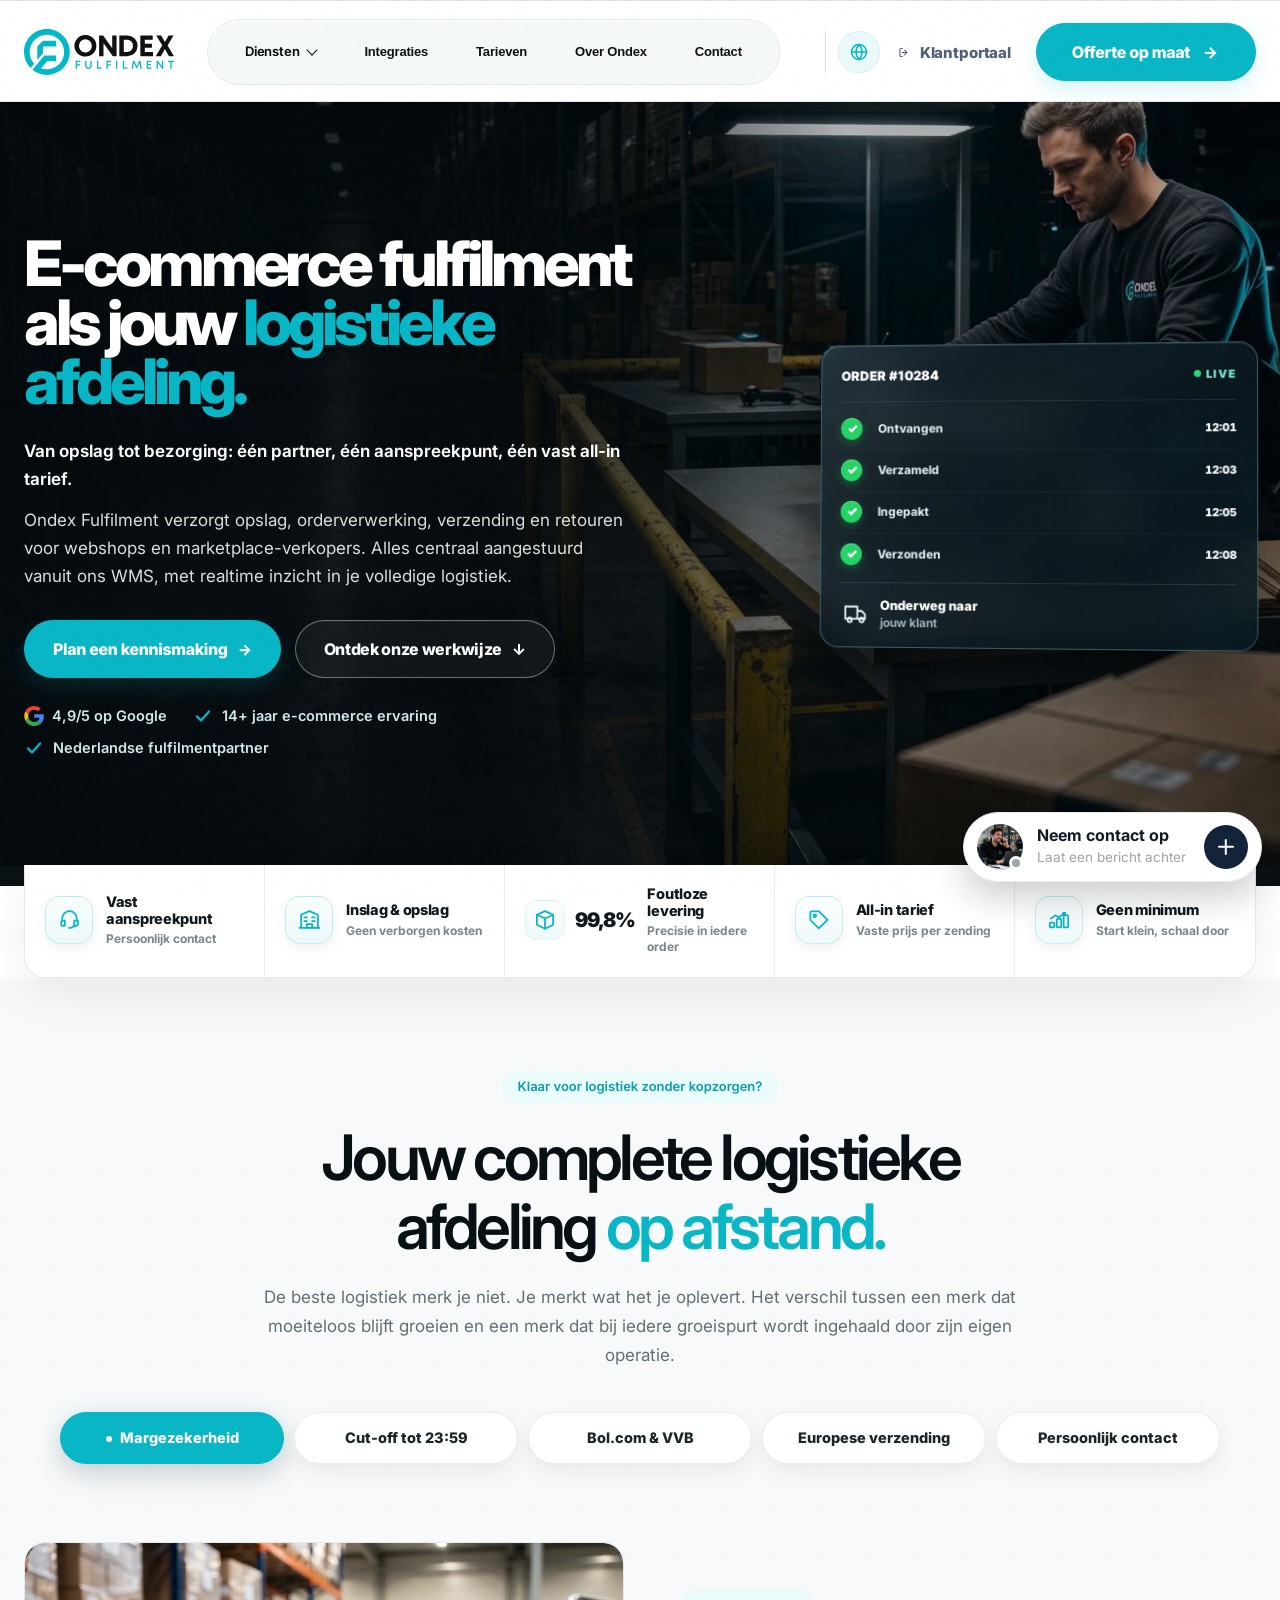
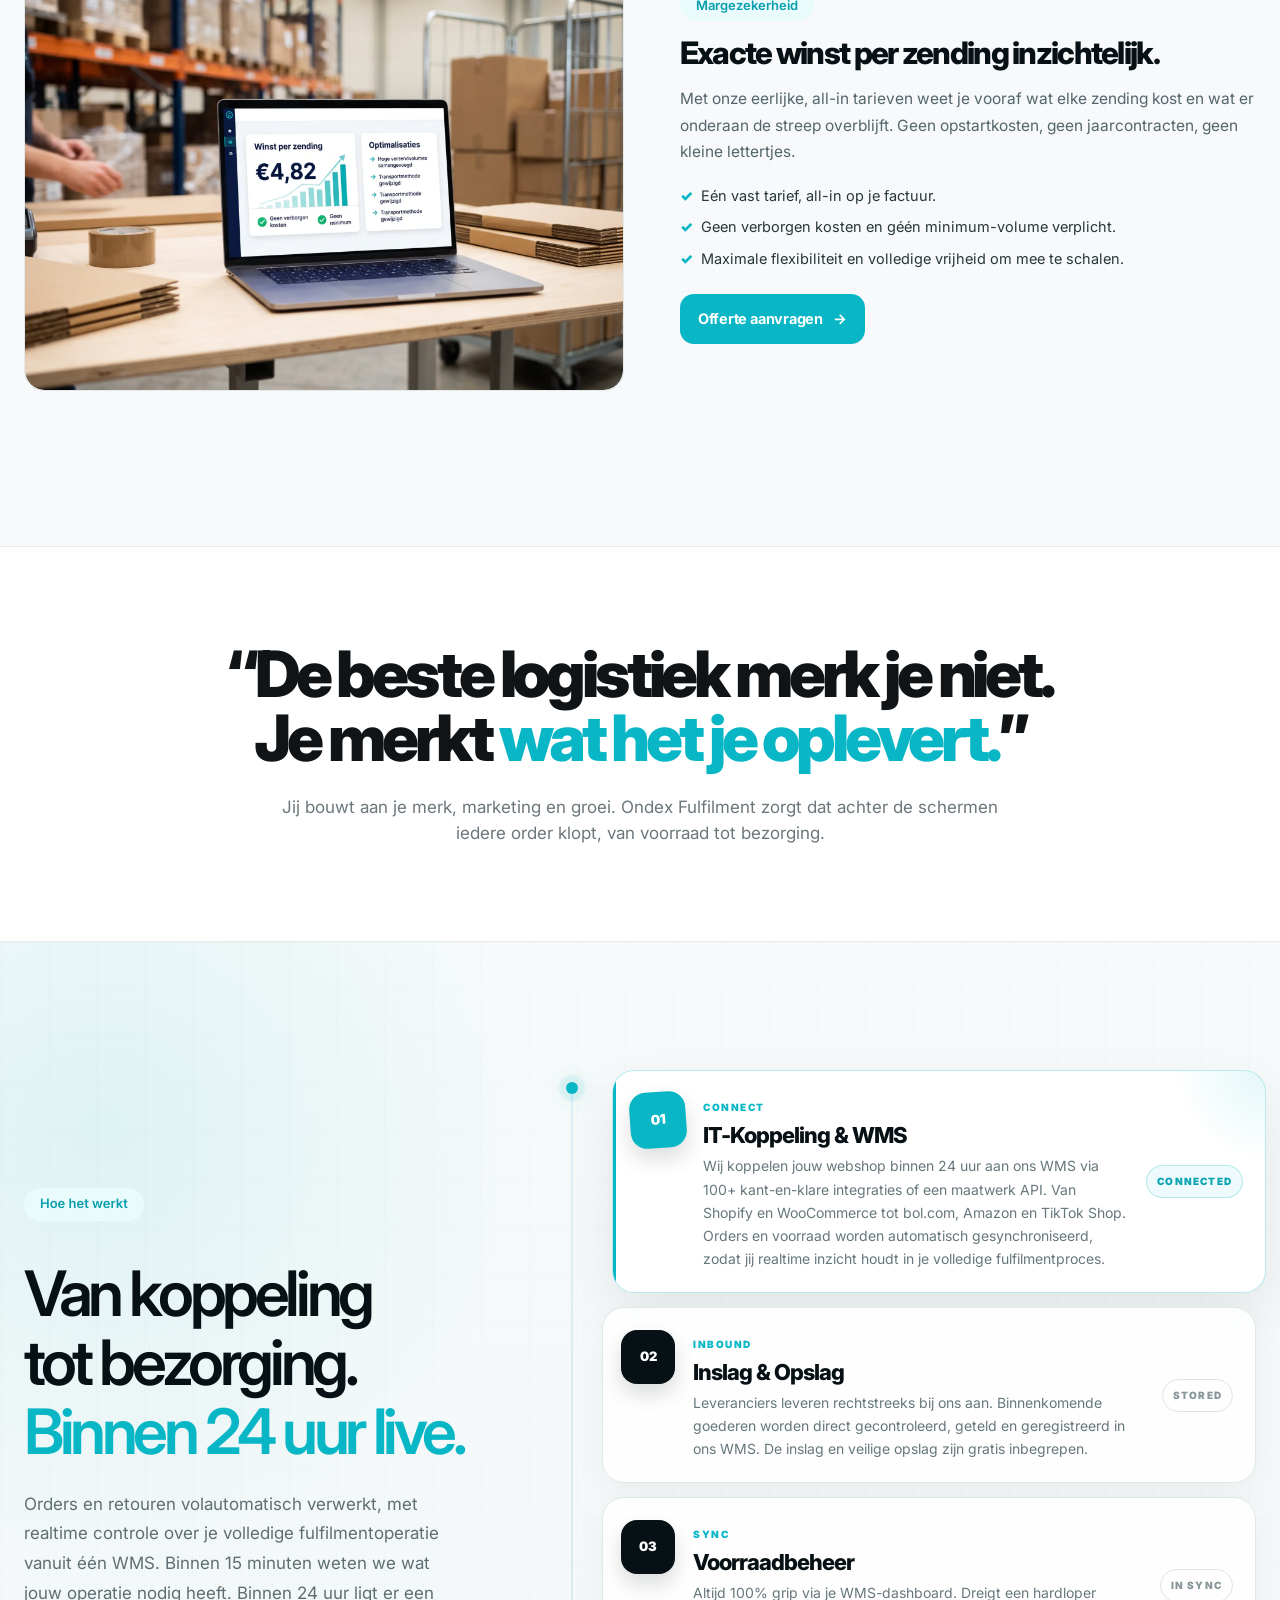
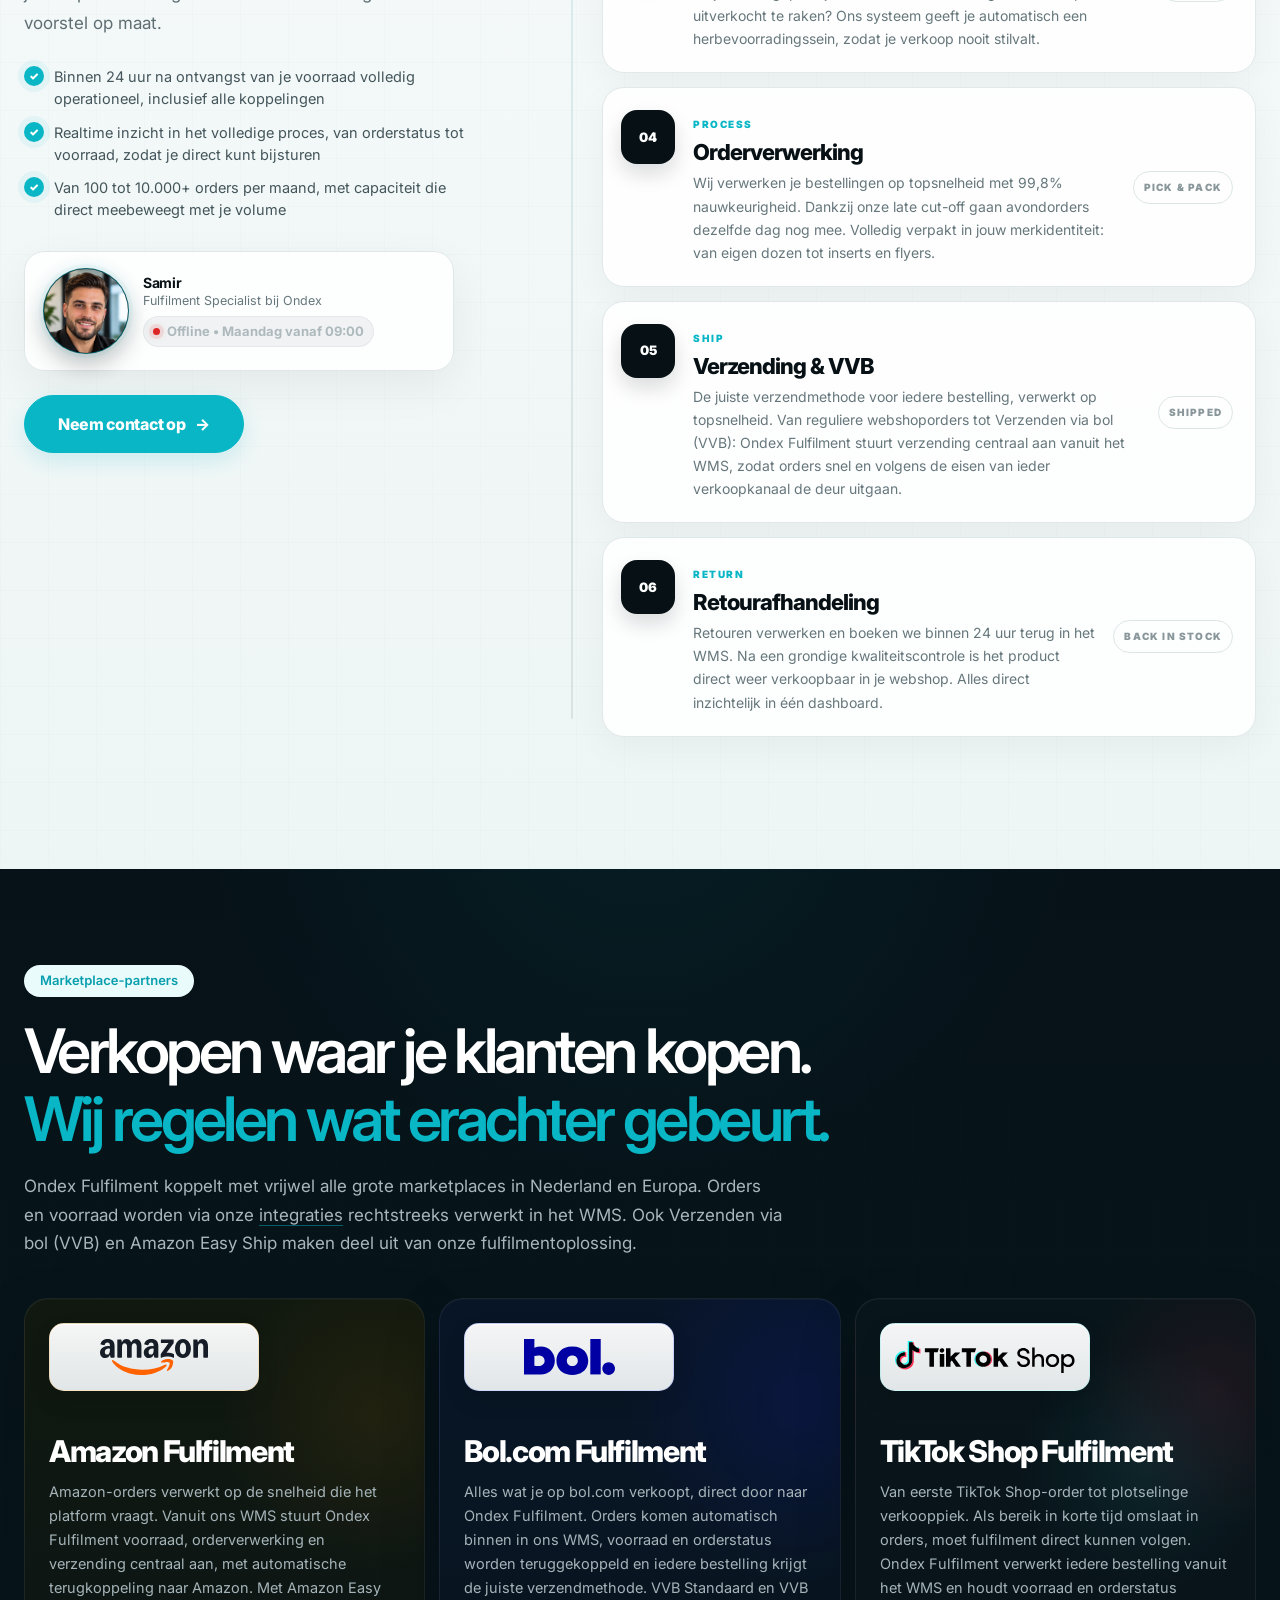
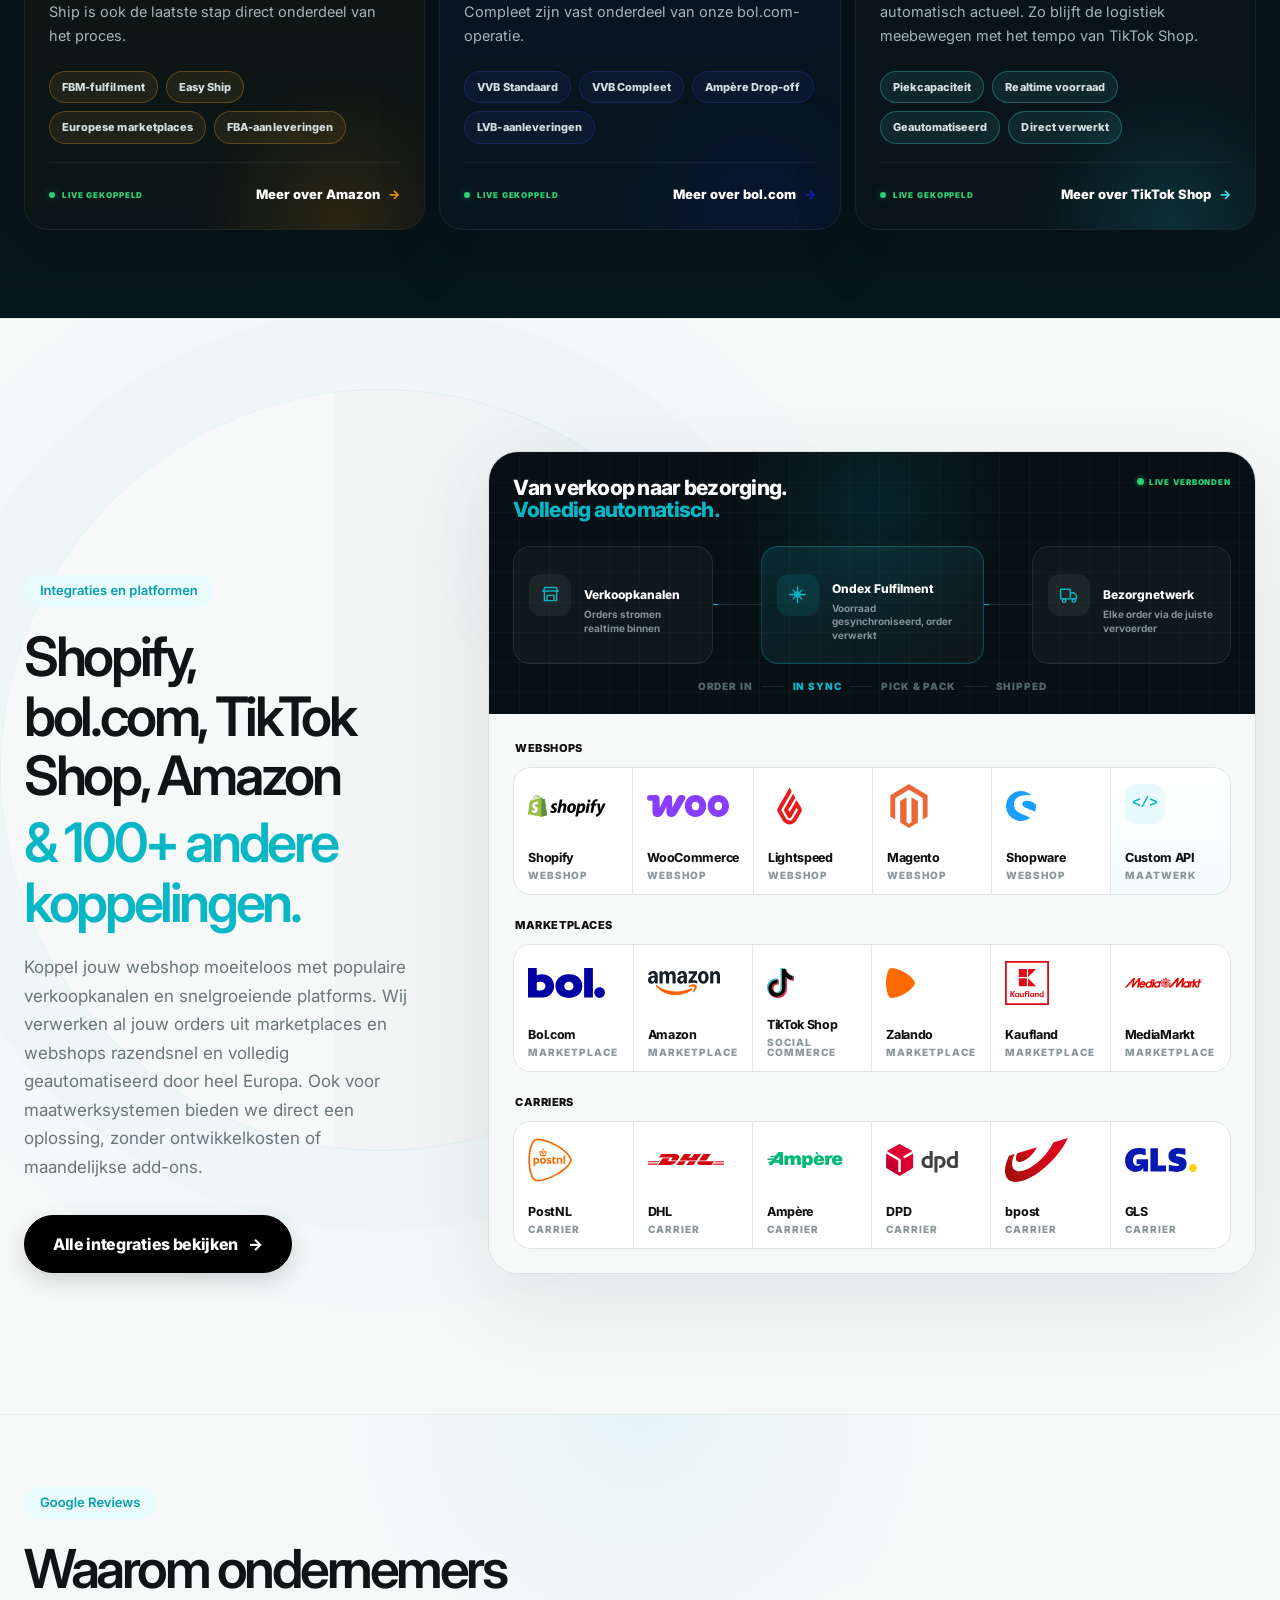
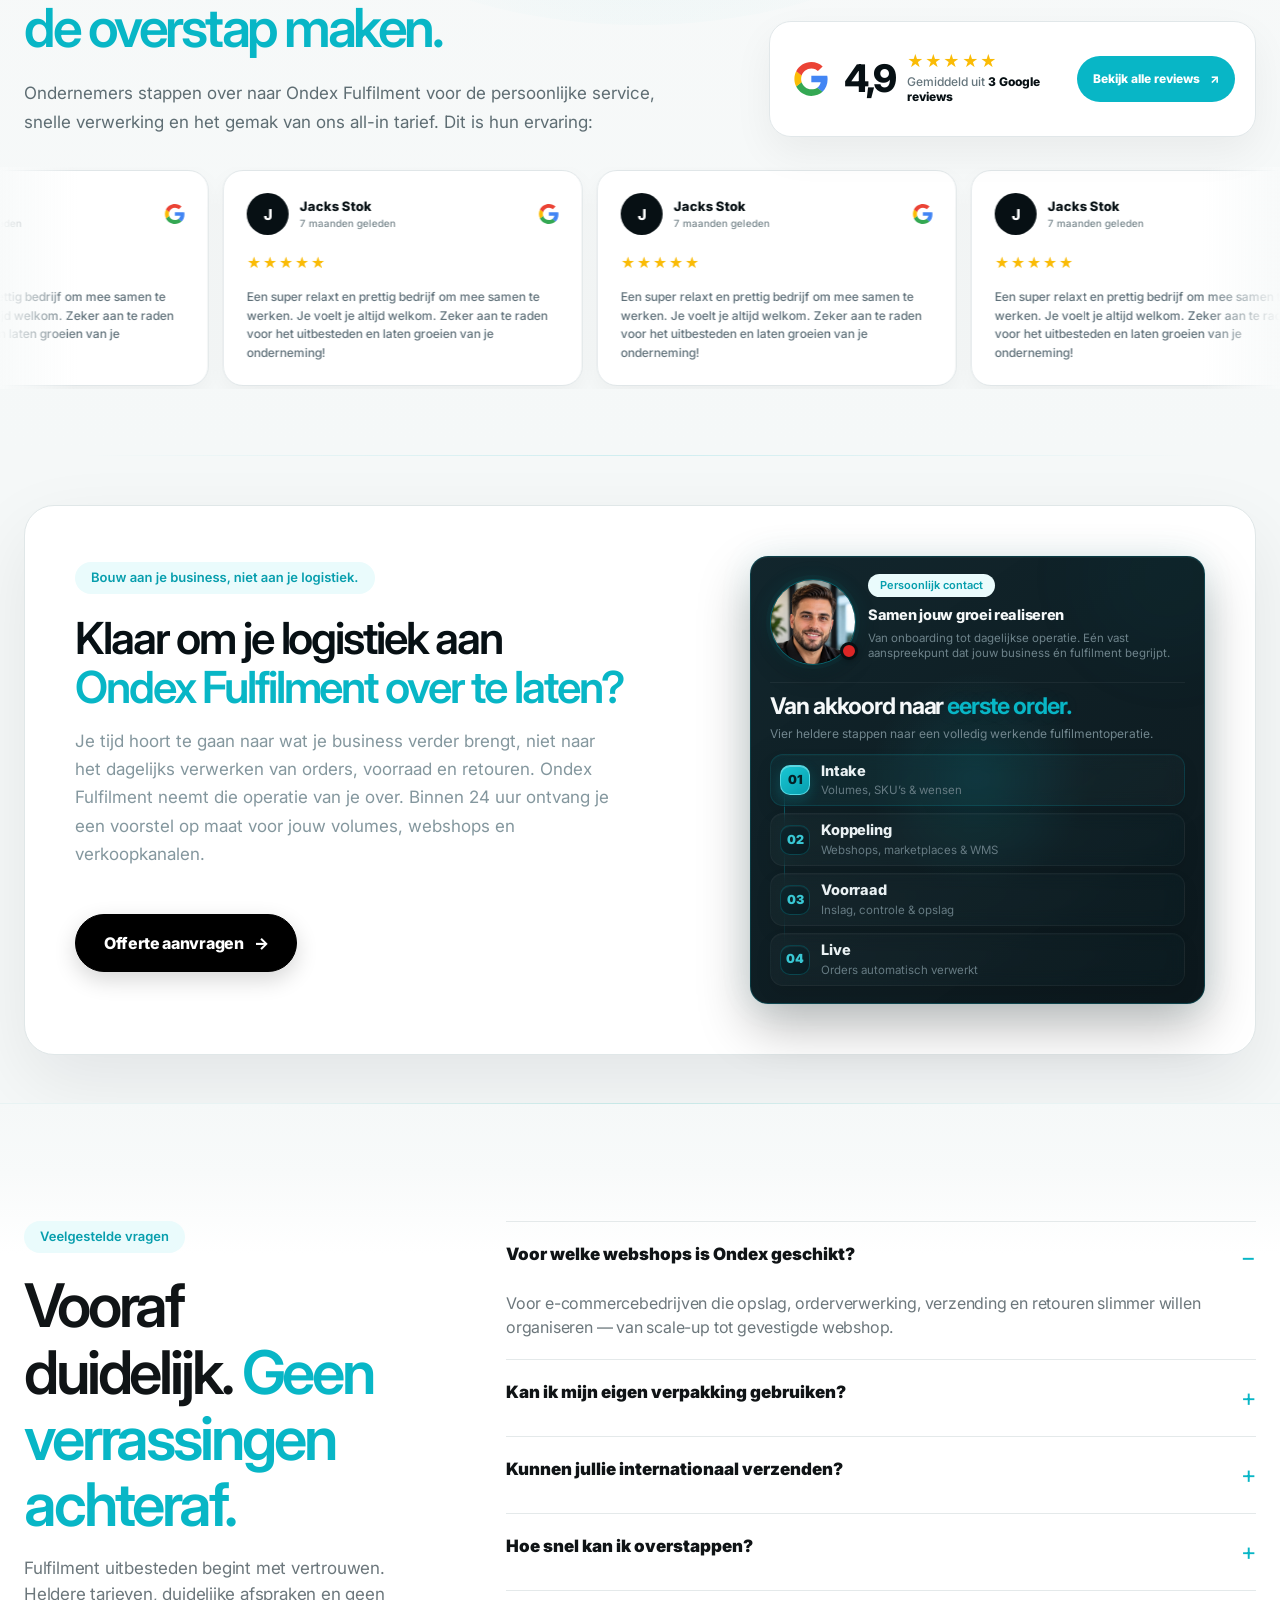
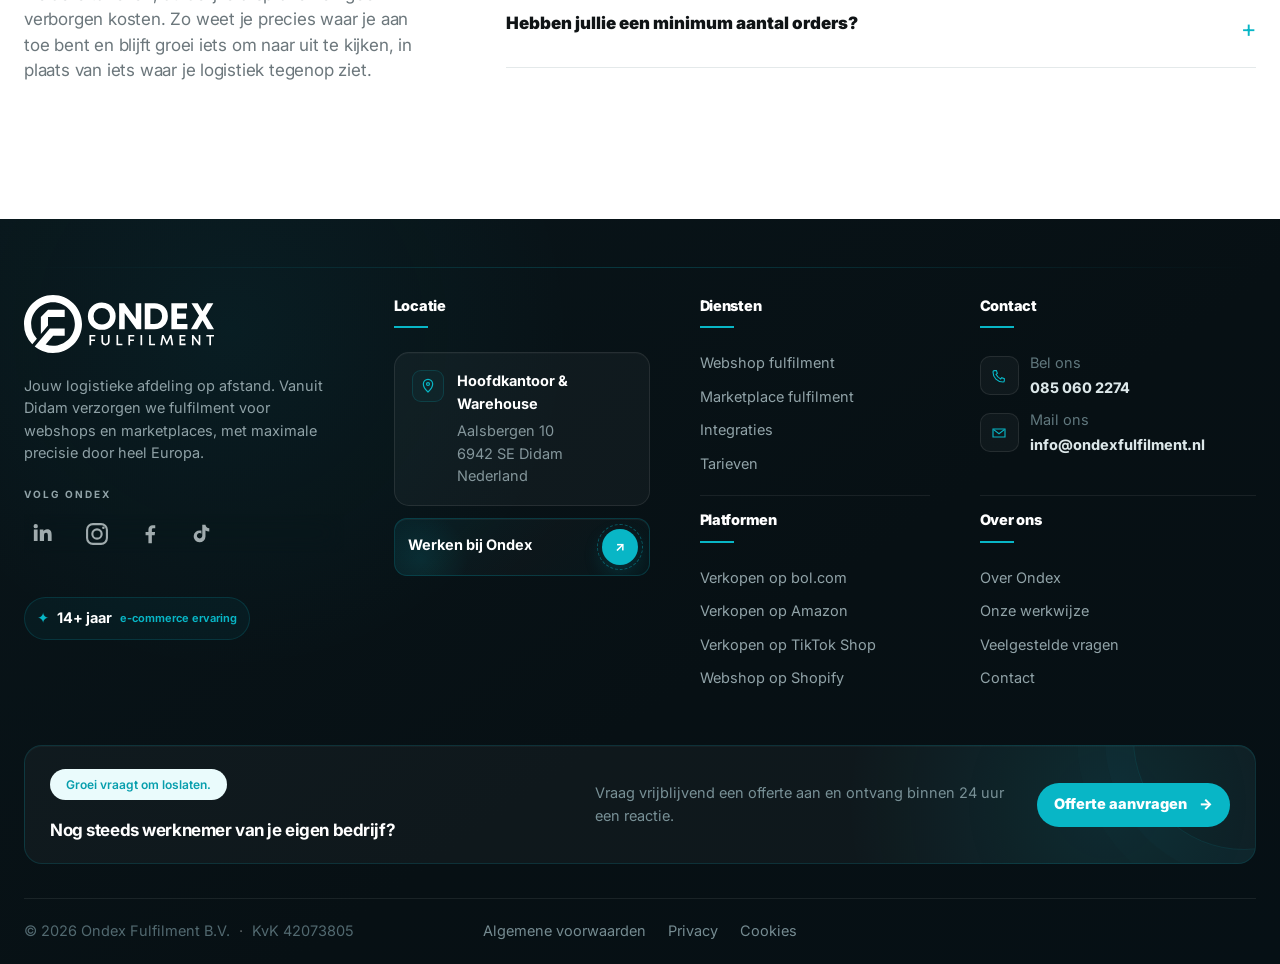
==== commit f6a4c74d: "Hero: overlay lichter zodat de achtergrondvideo beter zichtbaar is - Horizontale gradient: linkerzon" ====
--- a/index.html
+++ b/index.html
@@ -1963,8 +1963,8 @@
   inset:0;
   z-index:-2;
   background:
-    linear-gradient(90deg,rgba(3,9,13,.94) 0%,rgba(3,9,13,.87) 43%,rgba(3,9,13,.58) 72%,rgba(3,9,13,.72) 100%),
-    linear-gradient(180deg,rgba(3,9,13,.18),rgba(3,9,13,.50));}
+    linear-gradient(90deg,rgba(3,9,13,.90) 0%,rgba(3,9,13,.86) 38%,rgba(3,9,13,.66) 50%,rgba(3,9,13,.22) 66%,rgba(3,9,13,.30) 100%),
+    linear-gradient(180deg,rgba(3,9,13,.08),rgba(3,9,13,.26));}
 .hero-inner{position:relative;z-index:2;
   display:grid;
   grid-template-columns:minmax(0,1.06fr) minmax(430px,.94fr);
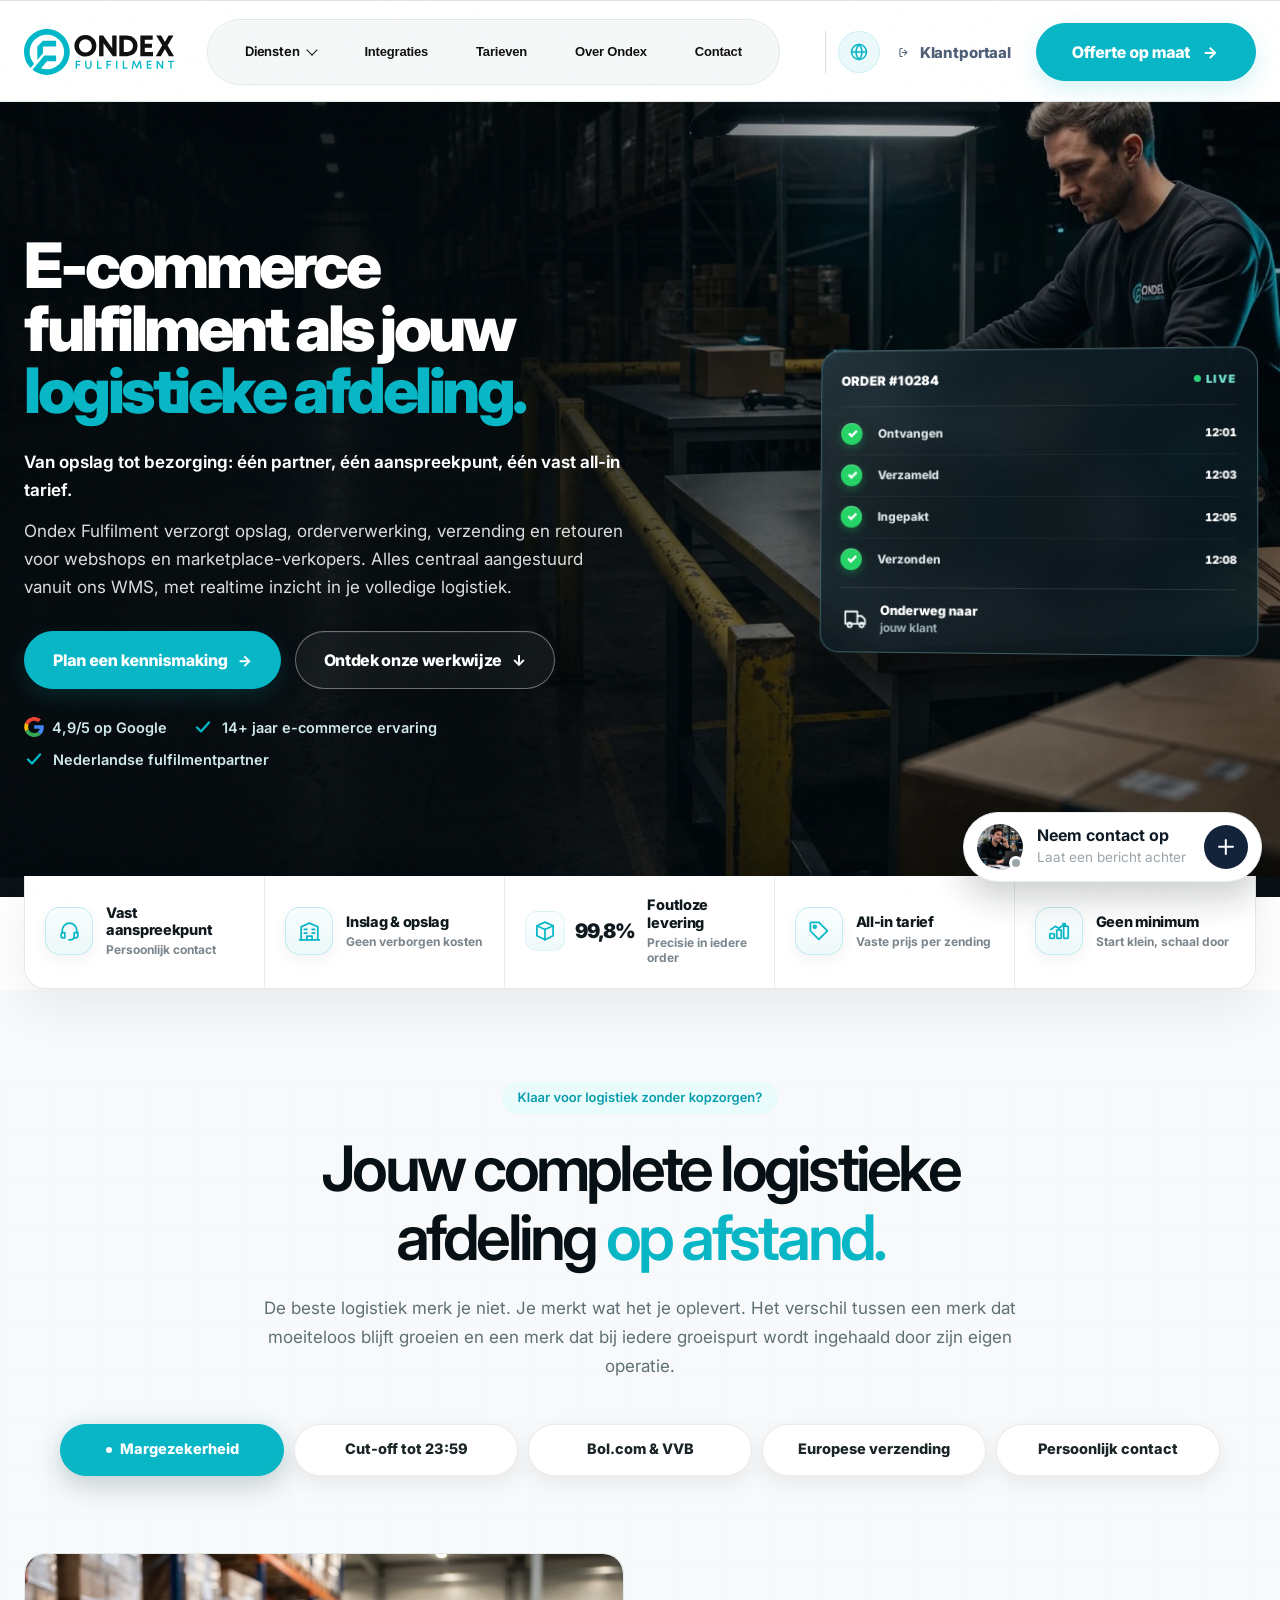
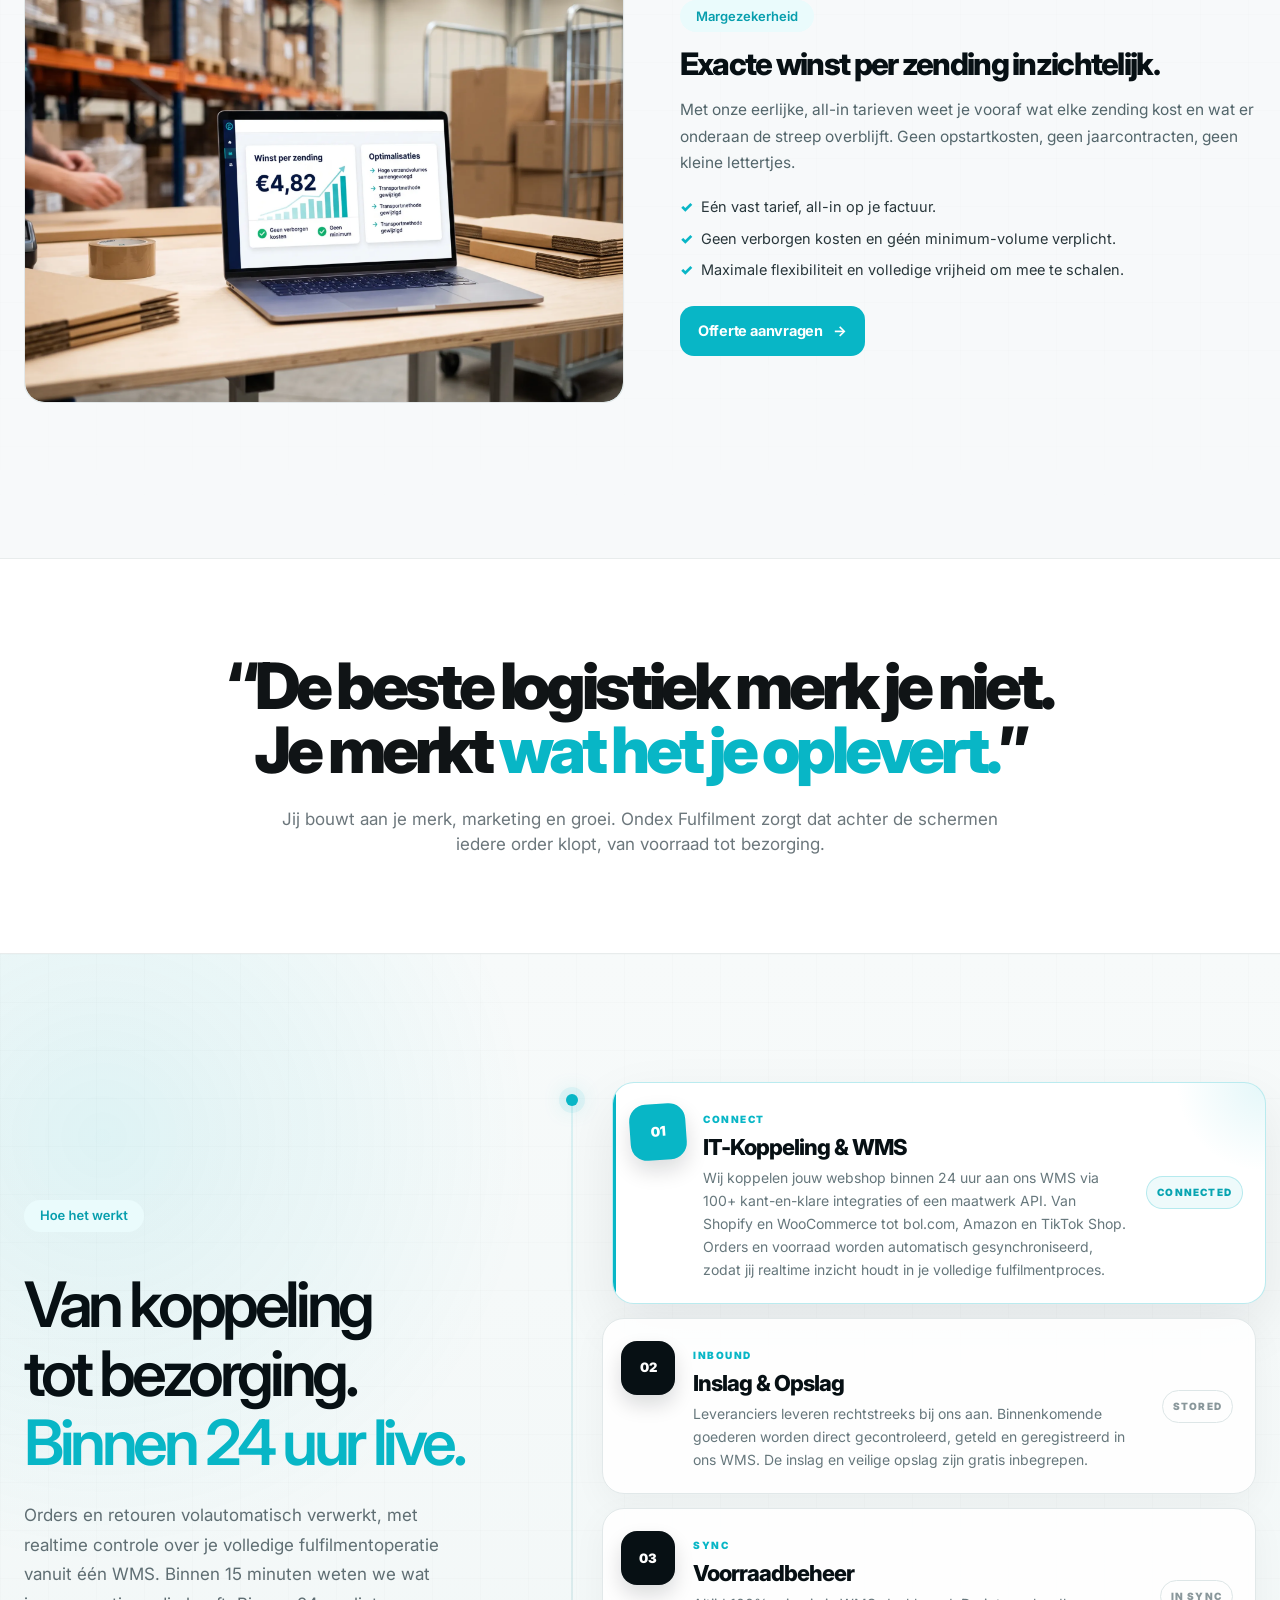
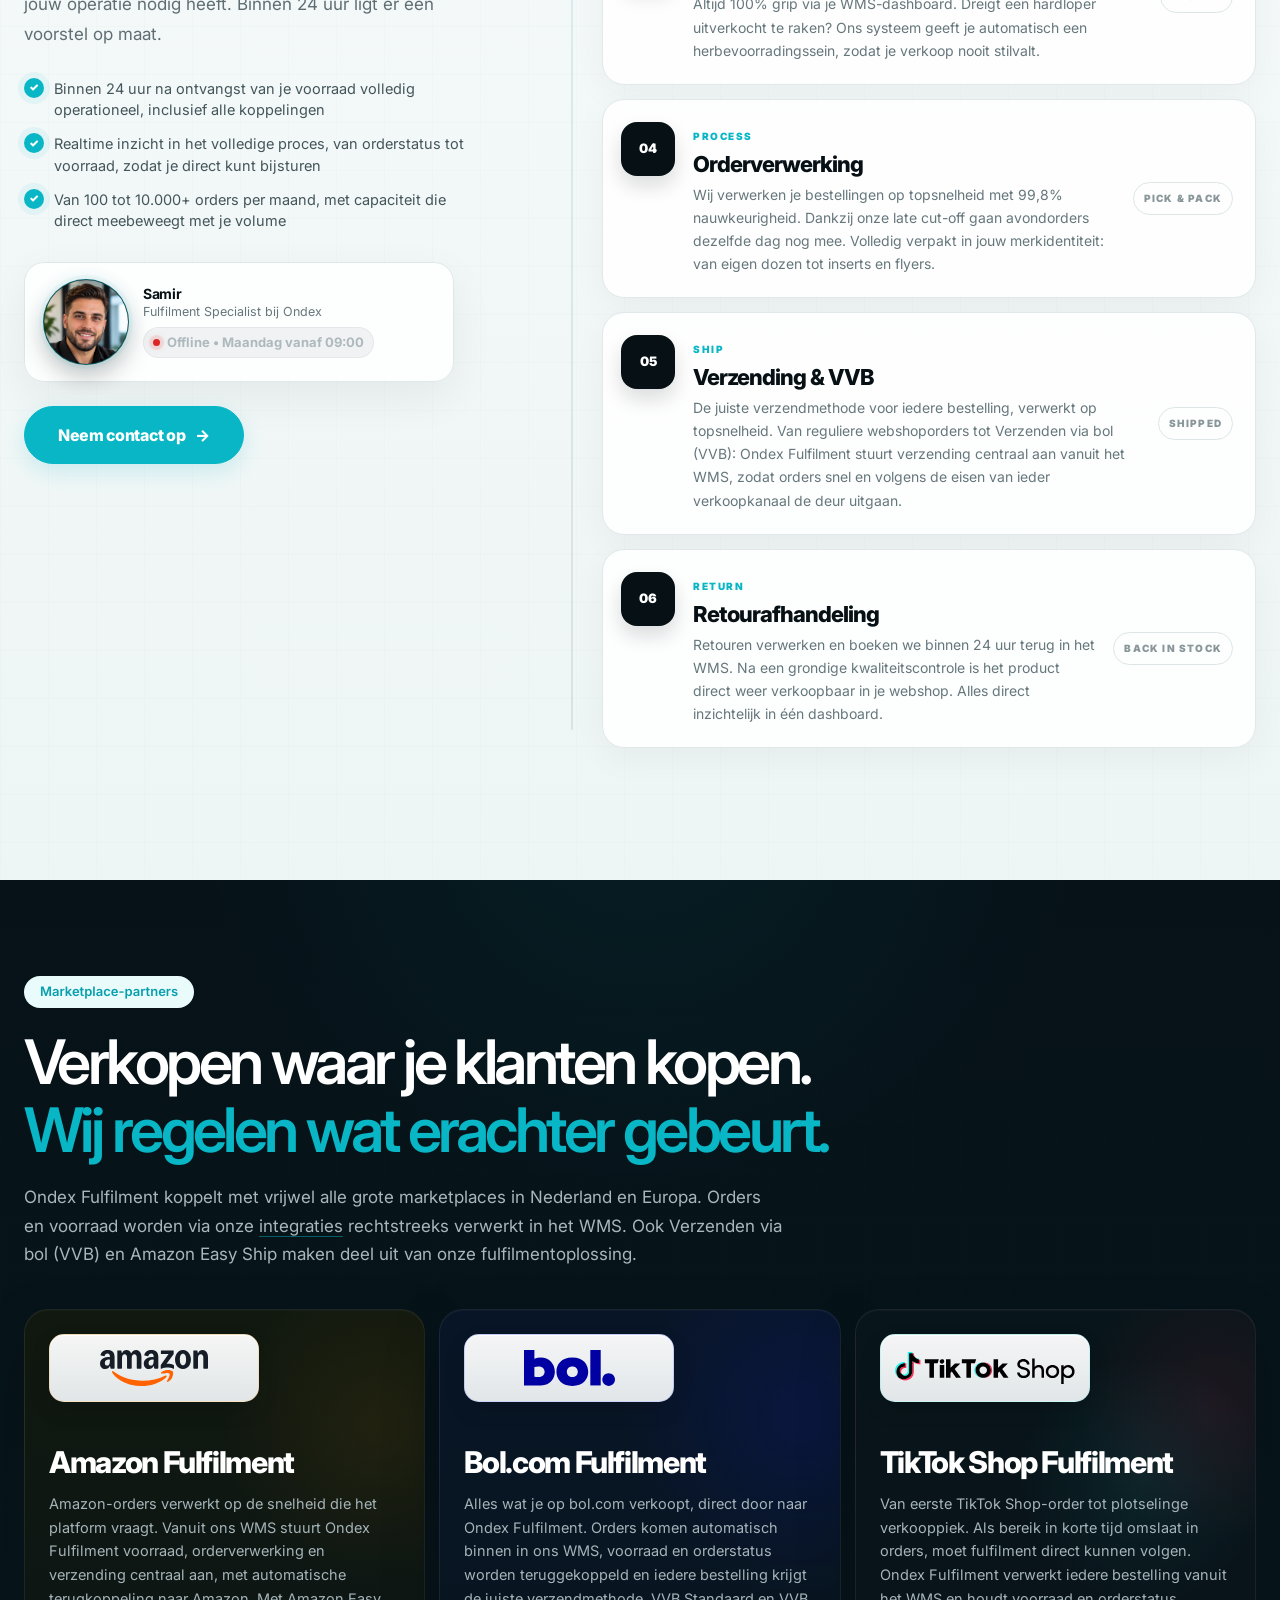
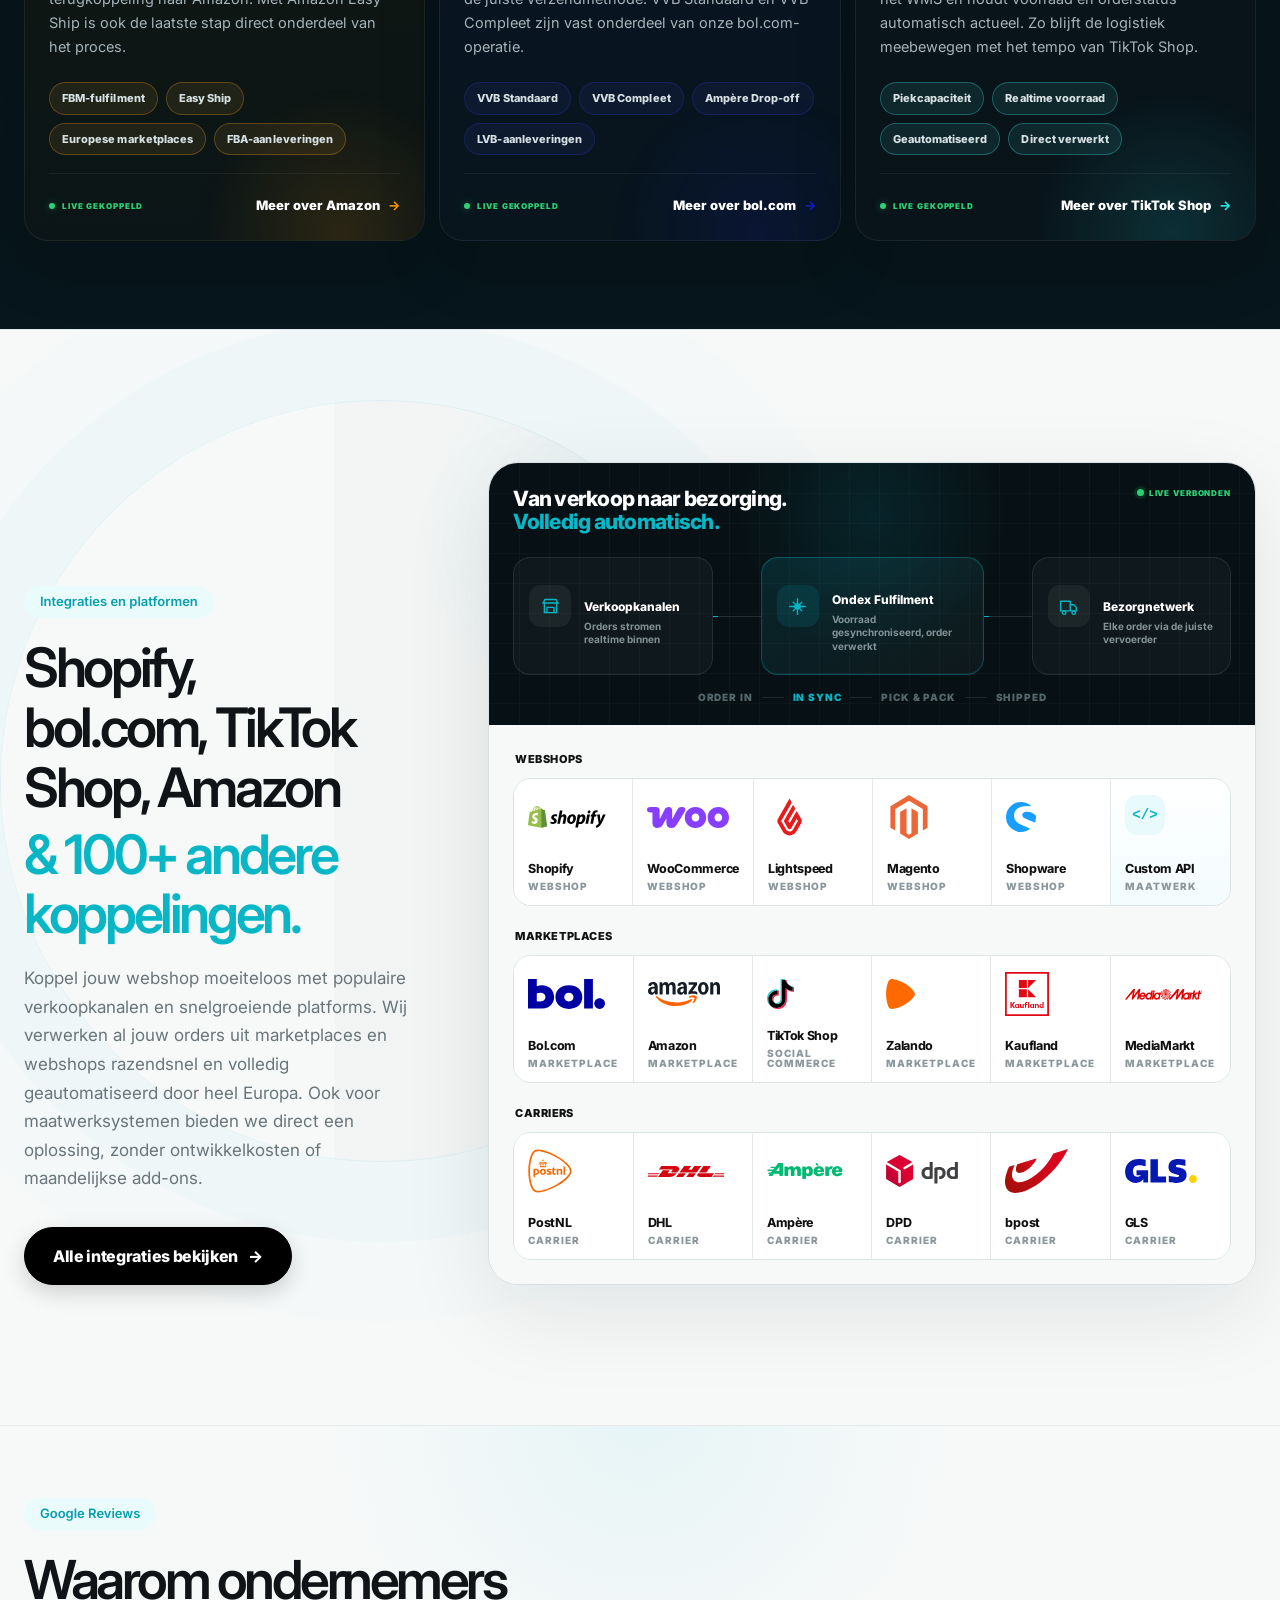
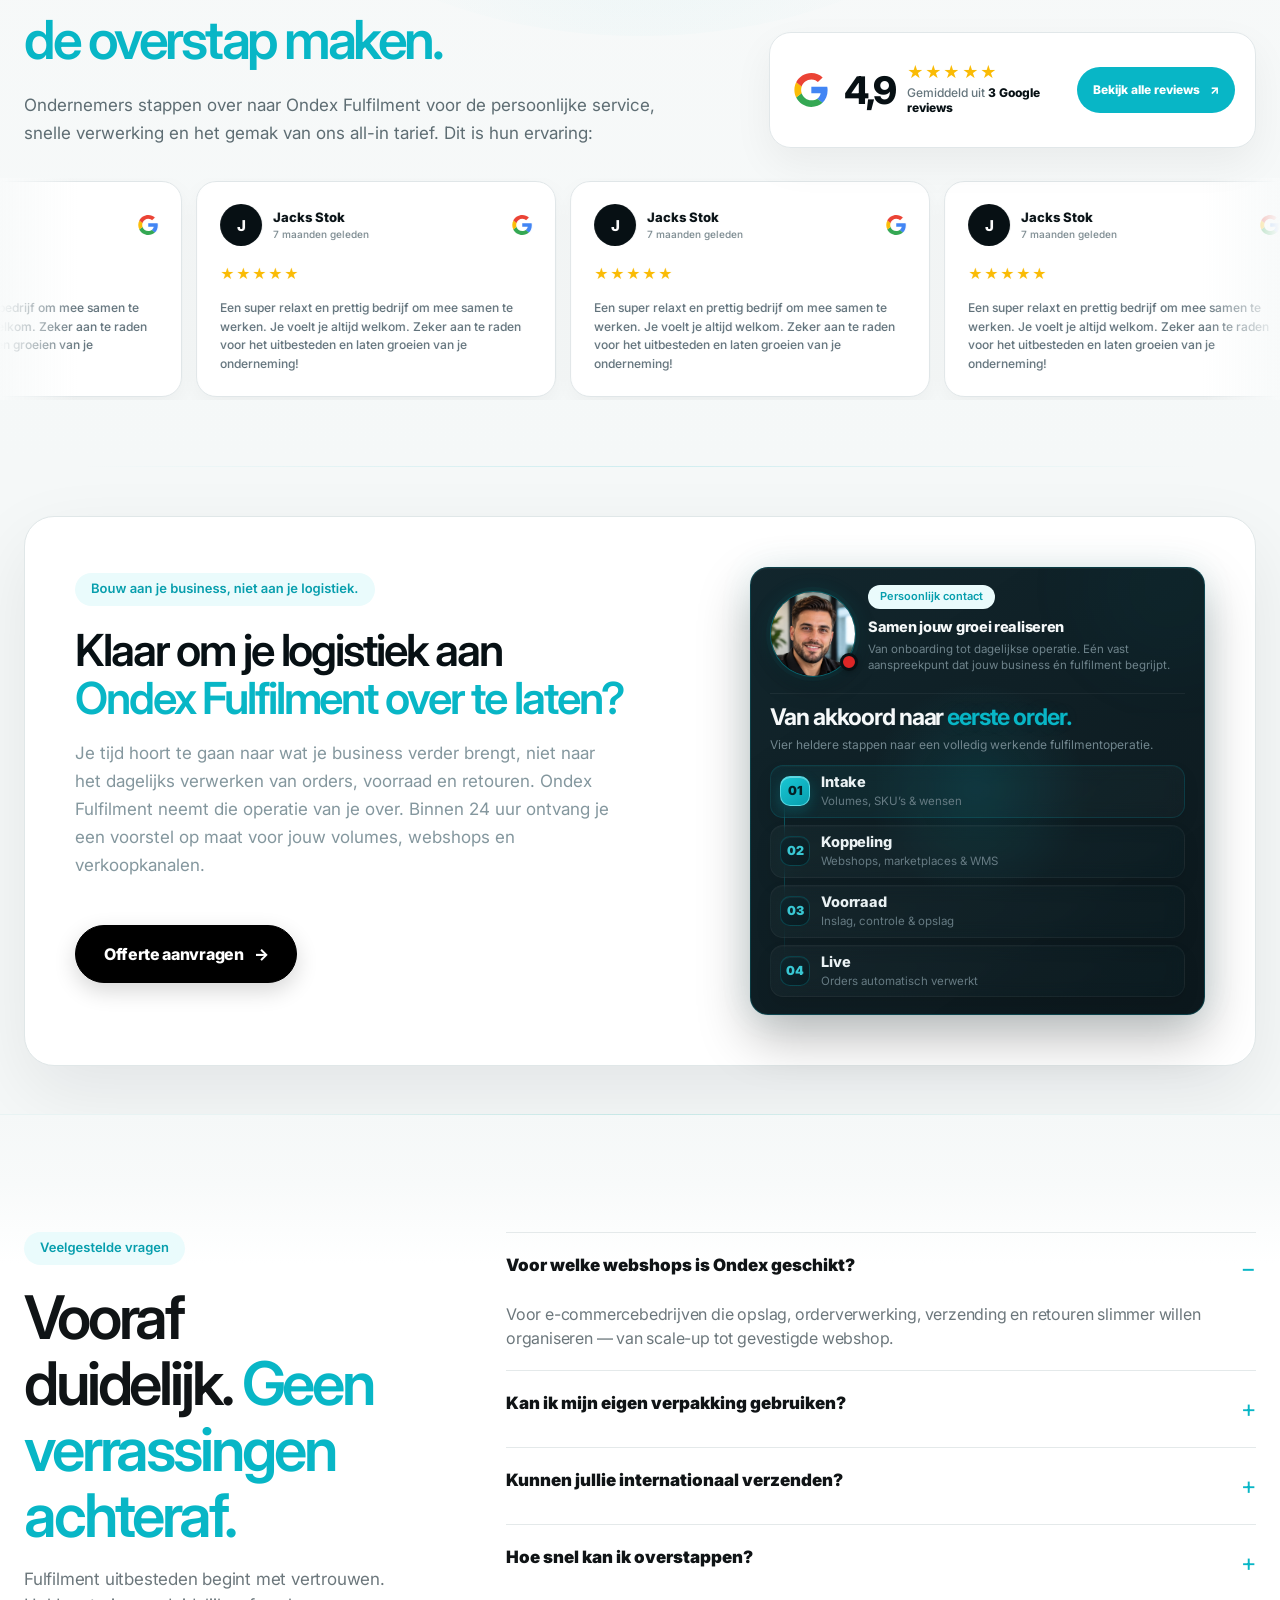
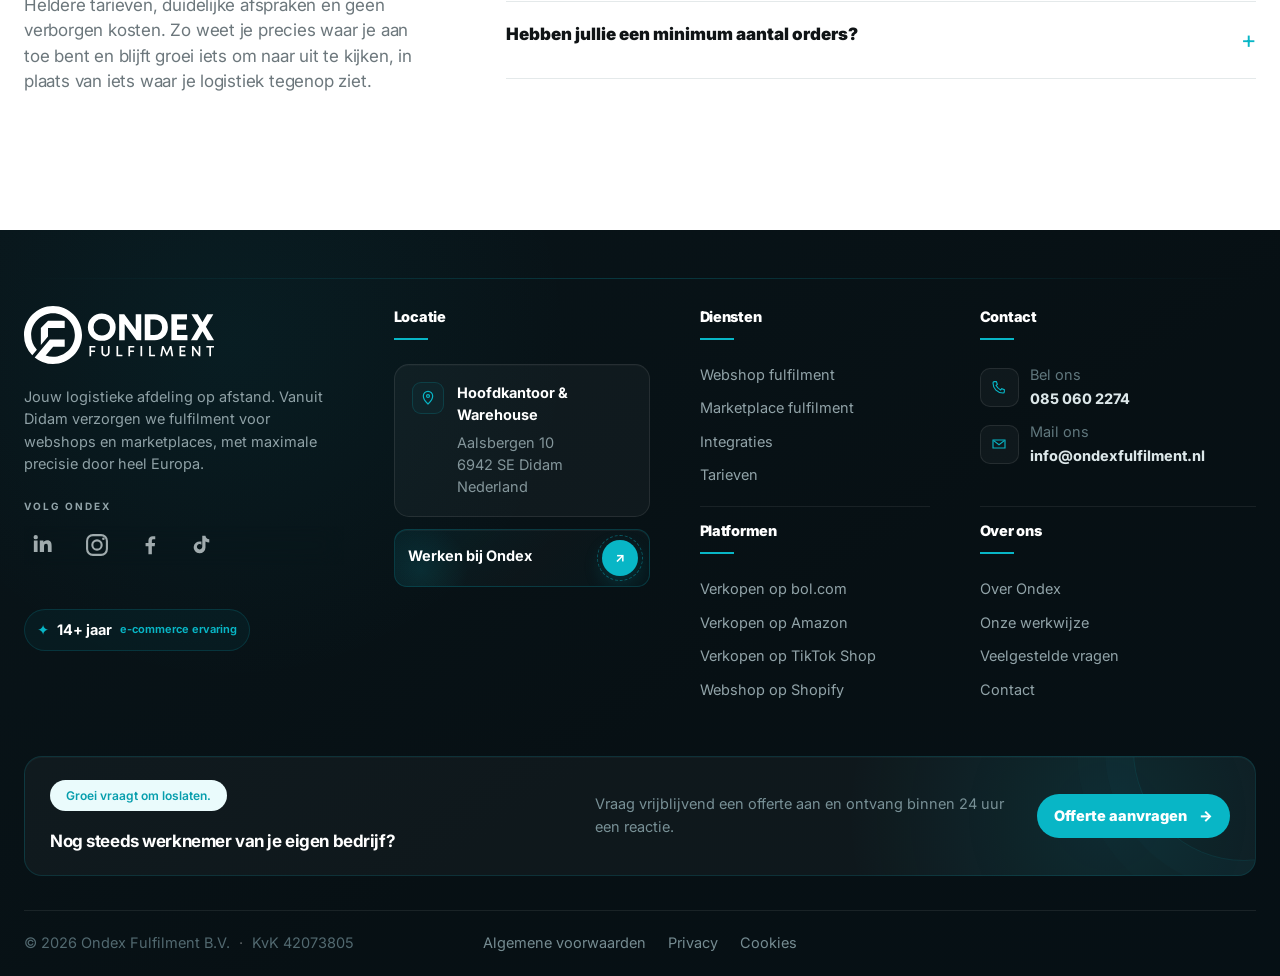
==== commit c97a064f: "Hero-koppen exact consistent: alle pagina's 72px/850/-.055em/1.0 - De echte oorzaak van "lijken tech" ====
--- a/index.html
+++ b/index.html
@@ -7109,6 +7109,8 @@
   pointer-events:none!important;
 }
 @media(max-width:760px){html body .hero-video{display:none!important;}}
+/* Hero-kop: exact dezelfde spec als contact + subpagina's (consistent lettertype/formaat) */
+html body .hero h1{font-size:clamp(46px,4.9vw,72px)!important;font-weight:850!important;letter-spacing:-.055em!important;line-height:1.0!important;}
 
 /* Contact-widget in referentie-stijl (horizontale pill + uitklappaneel) */
 html body .support-widget{
